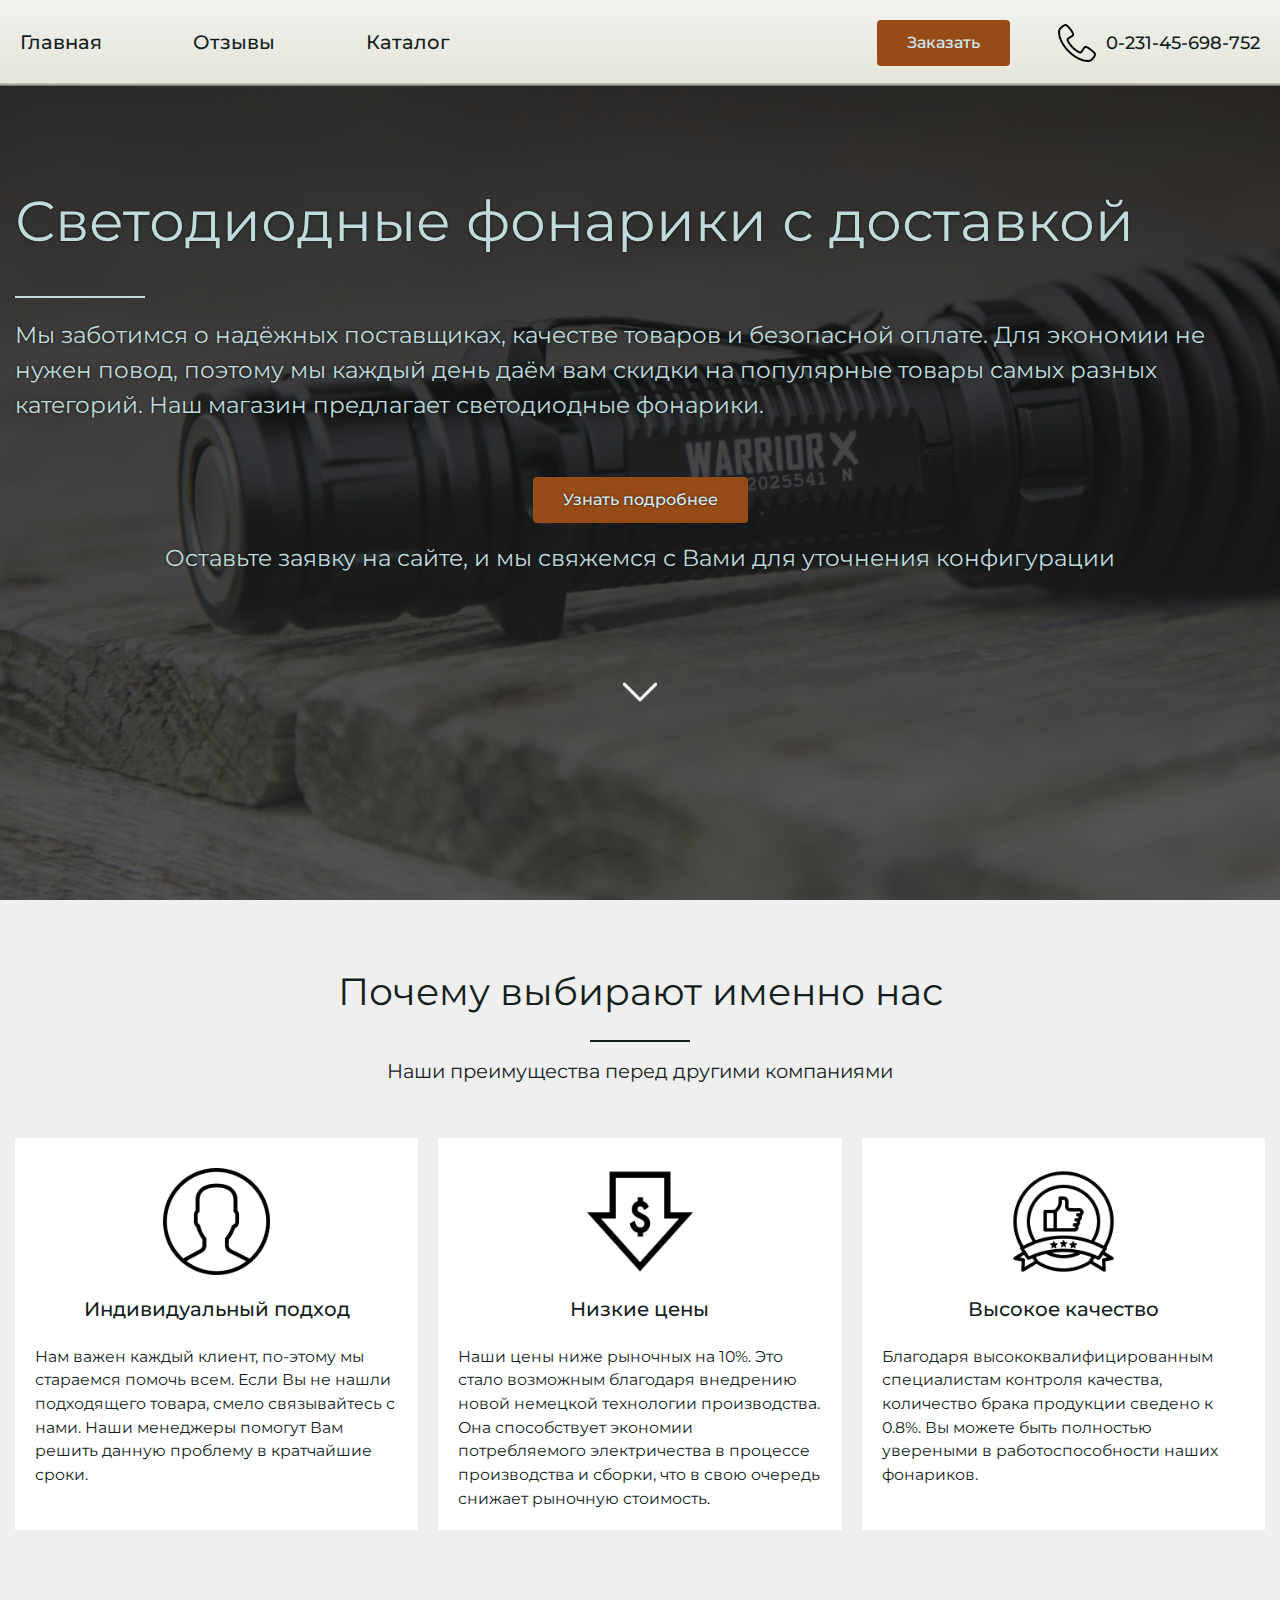
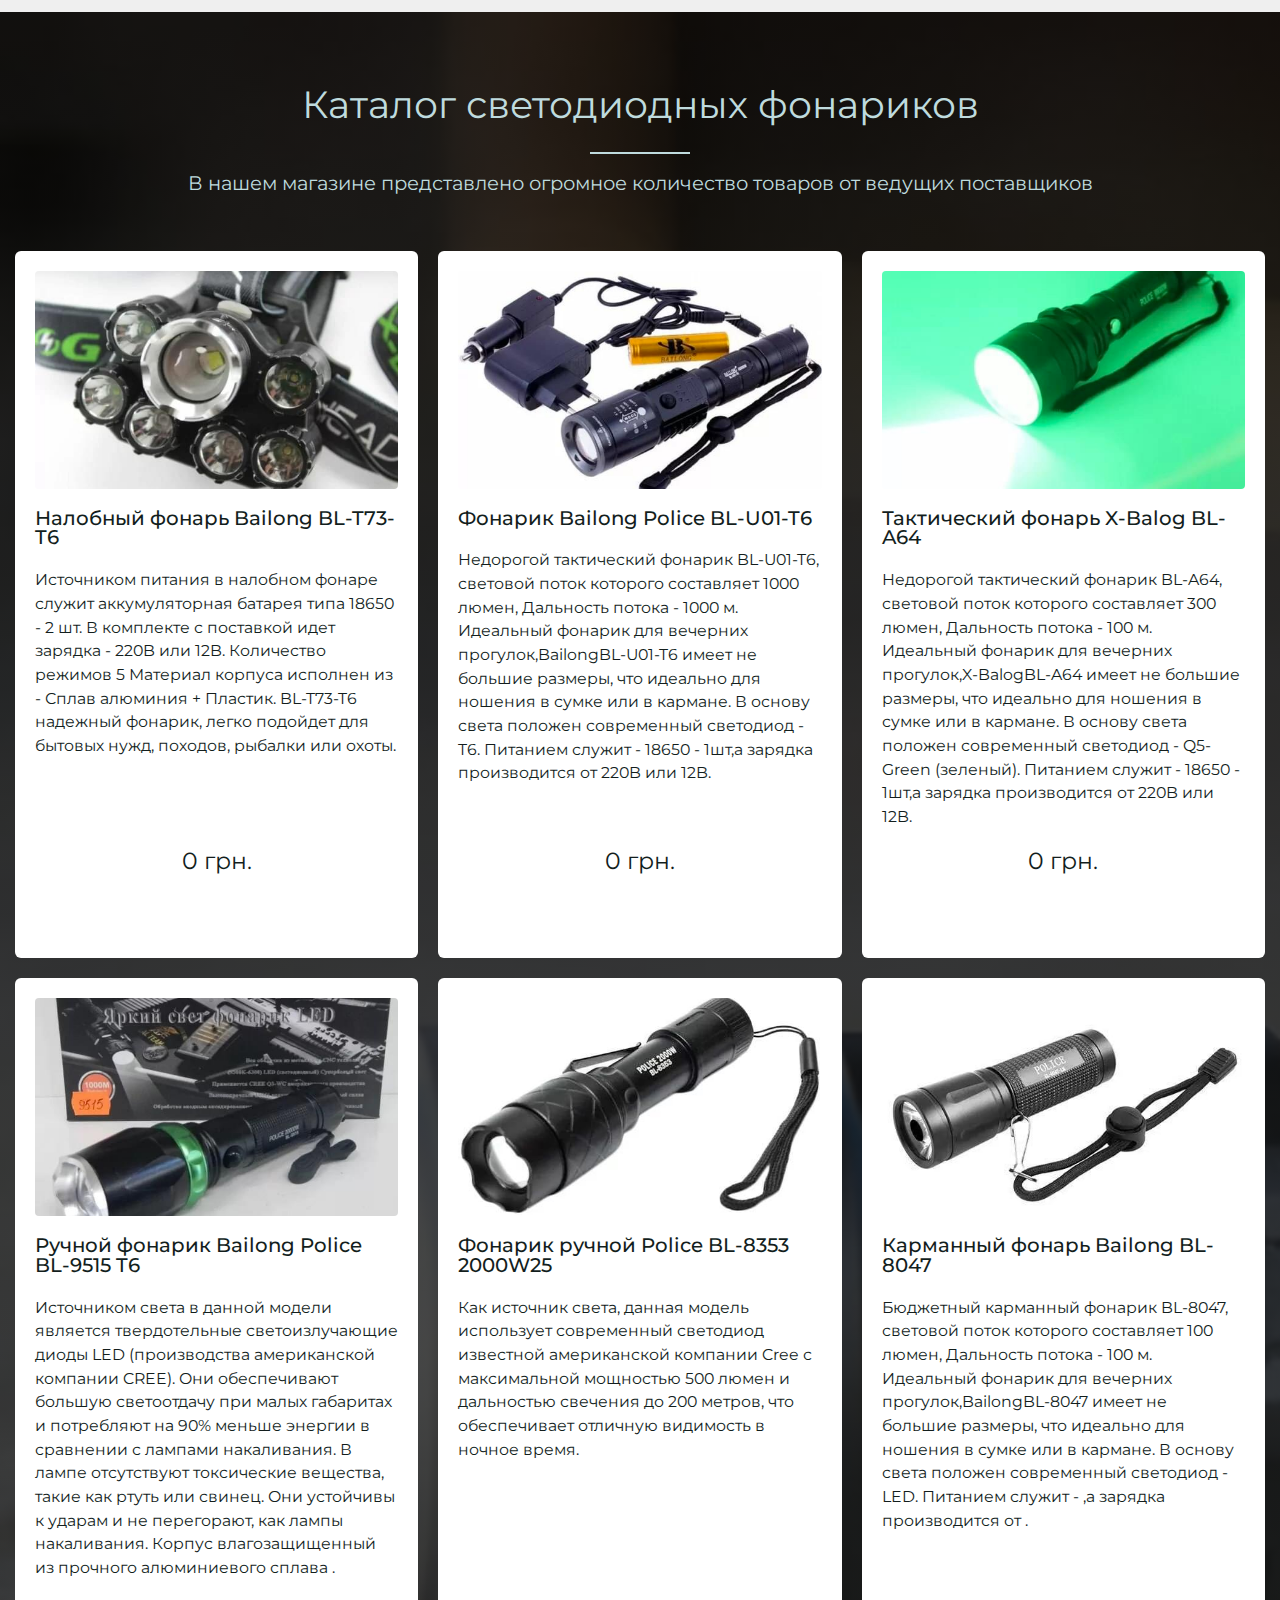
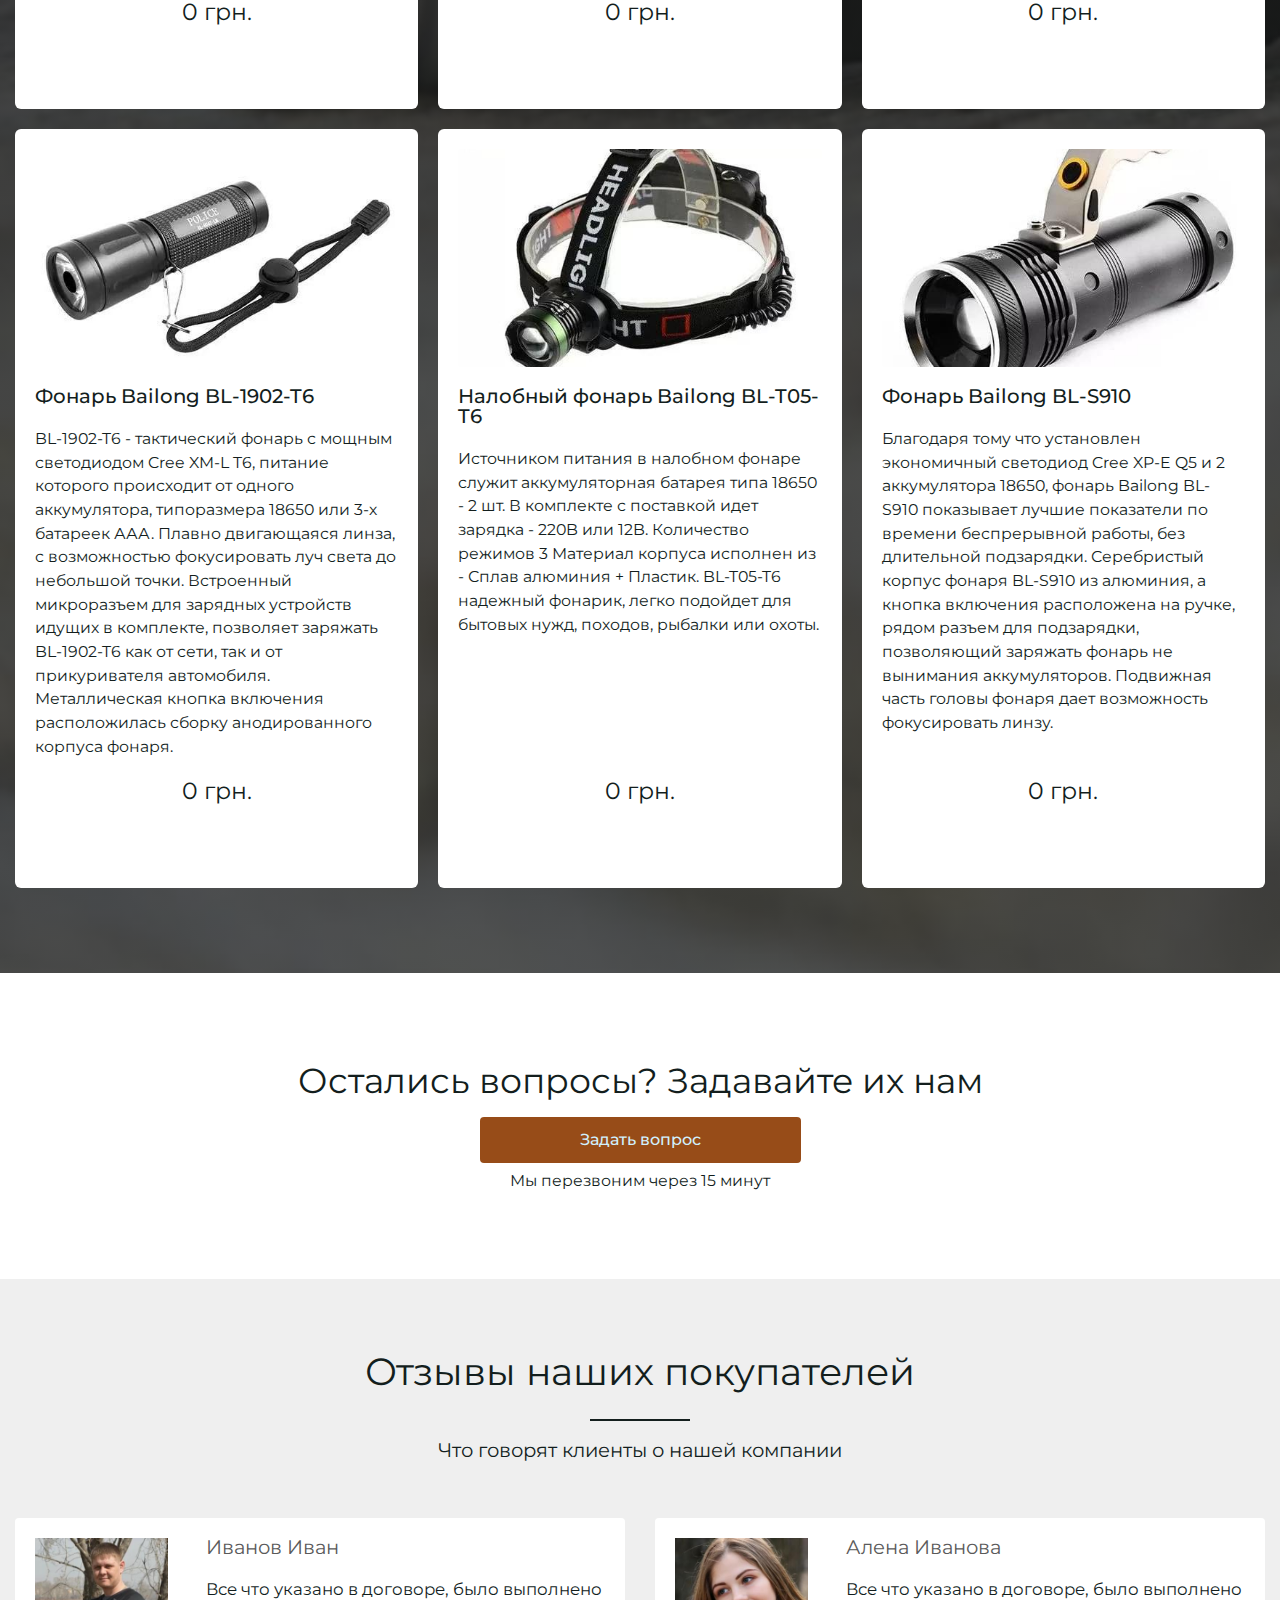
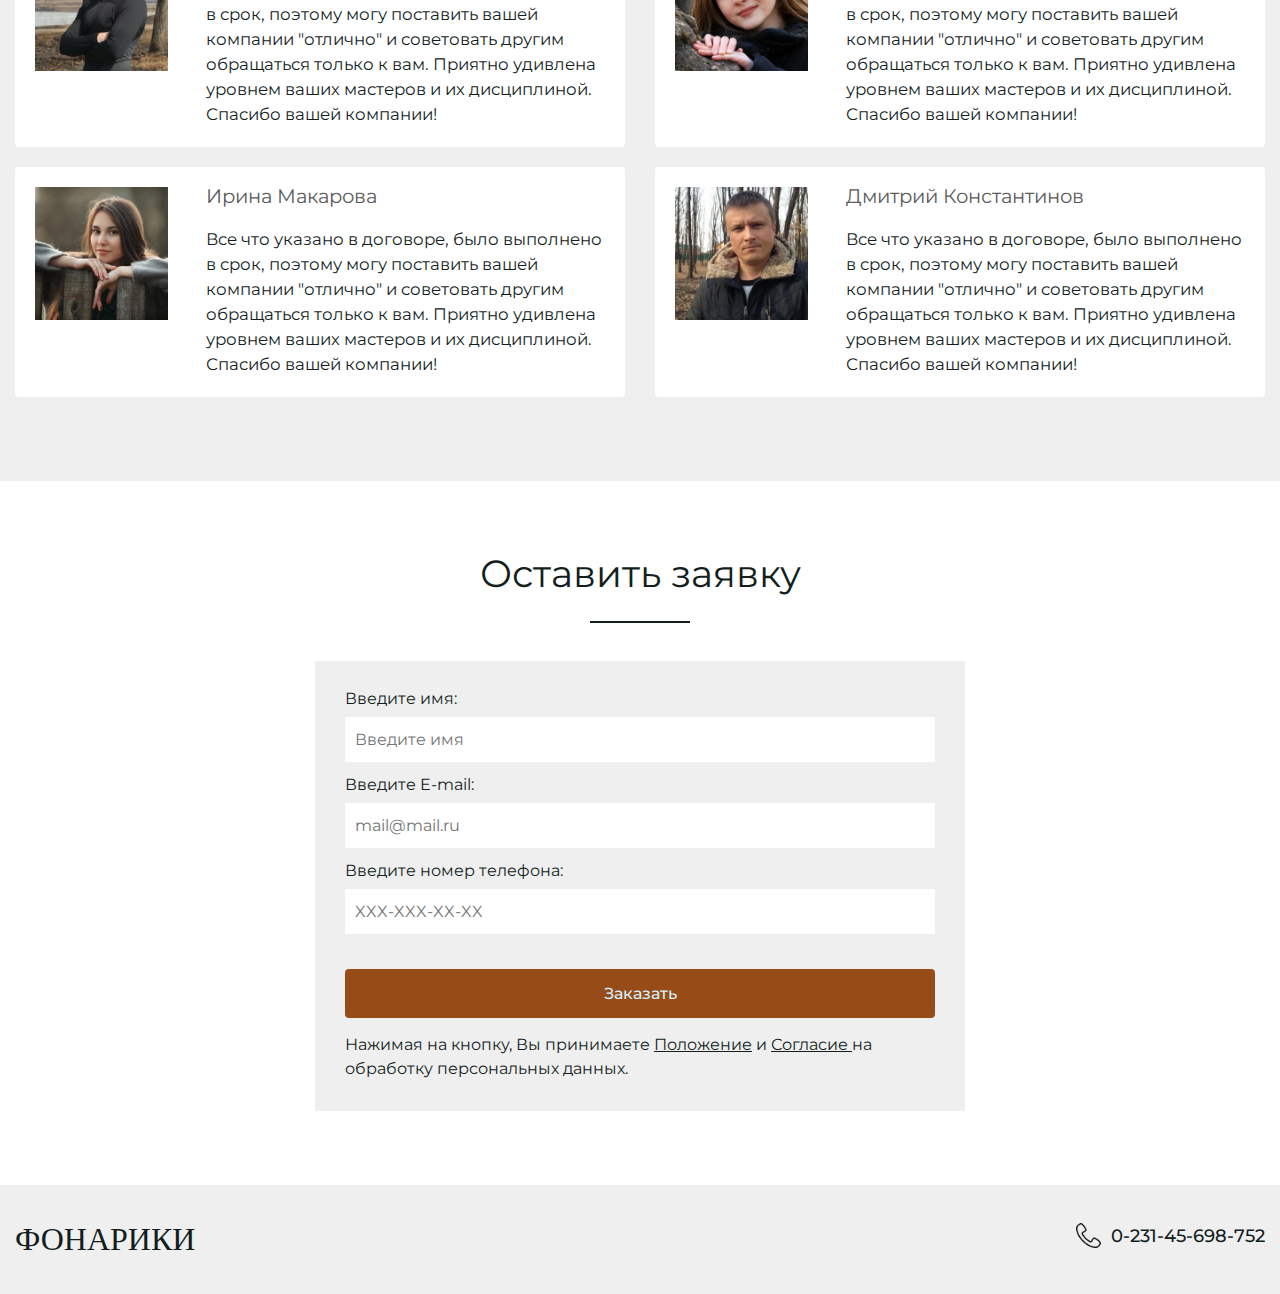
==== index.html @ 0f5449bb "Add files via upload" ====
<!DOCTYPE html>
<html lang="ru">

<head>
	<title>Главная</title>
	<meta charset="UTF-8">
	<meta name="format-detection" content="telephone=no">
	<!-- <style>body{opacity: 0;}</style> -->
	<link rel="stylesheet" href="css/style.min.css?_v=20220405085438">
	<link rel="shortcut icon" href="favicon.ico">
	<!-- <meta name="robots" content="noindex, nofollow"> -->
	<meta name="viewport" content="width=device-width, initial-scale=1.0">
</head>

<body>
	<div class="wrapper">
		<header data-scroll-show="1500" class="header">
			<div class="header__container">
				<div class="header__top top-header">
					<div class="top-header__left left-header">
						<div class="left-header__menu menu">

							<nav class="menu__body">
								<ul class="menu__list">
									<li class="menu__item"><a href="#" data-goto-header data-goto=".start" class="menu__link">Главная</a></li>
									<li class="menu__item"><a href="" data-goto-header data-goto=".reviews" class="menu__link">Отзывы</a></li>
									<li class="menu__item"><a href="" data-goto-header data-goto=".catalog" class="menu__link">Каталог</a></li>
								</ul>
							</nav>
						</div>
					</div>
					<div class="top-header__logo">
						<a href="#" class="header__logo"><img data-src="#" alt=""></a>
					</div>
					<div class="top-header__right right-header">
						<a href="" data-goto=".zayavka" class="right-header__button button">Заказать</a>
						<div class="right-header__phone">
							<img class="right-header__icon" src="img/icons/phone.png" alt="">
							<a href="tel:023145698752" class="right-header__number">0-231-45-698-752</a>
						</div>
					</div>

				</div>
				<!-- <button type="button" class="menu__icon icon-menu"><span></span></button> -->
			</div>
		</header>
		<main class="page">
			<section data-fullscreen class="start">
				<div class="start__container">
					<h1 class="start__title">
						Светодиодные фонарики
						с доставкой
					</h1>
					<p class="start__text">
						Мы заботимся о надёжных поставщиках, качестве товаров и безопасной оплате. Для экономии не нужен повод, поэтому
						мы каждый день даём вам скидки на популярные товары самых разных категорий. Наш магазин предлагает светодиодные
						фонарики.
					</p>
					<a href="#" data-goto=".zayavka" class="start__button button">Узнать подробнее</a>
					<p class="start__text start__text_bottom">
						Оставьте заявку на сайте, и мы свяжемся с Вами для уточнения конфигурации
					</p>
					<div data-goto-header data-goto="#advantage" class="start__down"><img src="img/icons/down-arrow.png" alt="">
					</div>
				</div>
			</section>
			<section id="advantage" class="advantage">
				<div class="advantage__container">
					<h2 class="advantage__title">
						Почему выбирают именно нас
					</h2>
					<h3 class="advantage__subtitle">
						Наши преимущества перед другими компаниями
					</h3>
					<div class="advantage__body body-advantage">
						<div class="body-advantage__item">
							<div class="body-advantage__content content-body-advantage">
								<div class="content-body-advantage__image-ibg"><img src="img/advantage/01.png" alt=""></div>
								<div class="content-body-advantage__title">
									Индивидуальный подход
								</div>
								<p class="content-body-advantage__text">
									Нам важен каждый клиент, по-этому мы стараемся помочь всем.
									Если Вы не нашли подходящего товара, смело связывайтесь с нами.
									Наши менеджеры помогут Вам решить данную проблему в кратчайшие сроки.
								</p>
							</div>
						</div>
						<div class="body-advantage__item">
							<div class="body-advantage__content content-body-advantage">
								<div class="content-body-advantage__image-ibg"><img src="img/advantage/02.png" alt=""></div>
								<div class="content-body-advantage__title">
									Низкие цены
								</div>
								<p class="content-body-advantage__text">
									Наши цены ниже рыночных на 10%. Это стало возможным благодаря внедрению новой немецкой технологии
									производства. Она способствует экономии потребляемого электричества в процессе производства и сборки,
									что в свою очередь снижает рыночную стоимость.
								</p>
							</div>
						</div>
						<div class="body-advantage__item">
							<div class="body-advantage__content content-body-advantage">
								<div class="content-body-advantage__image-ibg"><img src="img/advantage/03.png" alt=""></div>
								<div class="content-body-advantage__title">
									Высокое качество
								</div>
								<p class="content-body-advantage__text">
									Благодаря высококвалифицированным специалистам контроля качества, количество брака продукции сведено к
									0.8%.
									Вы можете быть полностью увереными в работоспособности наших фонариков.
								</p>
							</div>
						</div>
						<!-- <div class="body-advantage__item">
				<div class="body-advantage__content content-body-advantage">
					<div class="content-body-advantage__image-ibg"><img src="img/advantage/03.png" alt=""></div>
					<div class="content-body-advantage__title">
						Высокое качество
					</div>
					<p class="content-body-advantage__text">
						Благодаря высококвалифицированным специалистам контроля качества, количество брака продукции сведено к
						0.8%.
						Вы можете быть полностью увереными в работоспособности наших фонариков.
					</p>
				</div>
			</div> -->
					</div>
				</div>
			</section>
			<section class="catalog">
				<div class="catalog__container">
					<h2 class="catalog__title">
						Каталог светодиодных фонариков
					</h2>
					<h3 class="catalog__subtitle">
						В нашем магазине представлено огромное количество товаров от ведущих поставщиков
					</h3>
					<div class="catalog__body body-catalog">
						<div class="body-catalog__item">
							<div class="item-body-catalog">
								<a href="" class="item-body-catalog__image-ibg"><img src="img/catalog/0.jpg" alt=""></a>
								<h3 class="item-body-catalog__title">
									Налобный фонарь Bailong BL-T73-T6
								</h3>
								<p class="item-body-catalog__text">
									Источником питания в налобном фонаре служит аккумуляторная батарея типа 18650 - 2 шт. В комплекте с
									поставкой идет зарядка - 220B или 12B. Количество режимов 5 Материал корпуса исполнен из - Сплав
									алюминия + Пластик. BL-T73-T6 надежный фонарик, легко подойдет для бытовых нужд, походов, рыбалки или
									охоты.
								</p>
								<p class="item-body-catalog__price">
									0 грн.
								</p>
								<a href="" class="item-body-catalog__button button">Подробнее</a>
							</div>
						</div>
						<div class="body-catalog__item">
							<div class="item-body-catalog">
								<a href="" class="item-body-catalog__image-ibg"><img src="img/catalog/02.jpg" alt=""></a>
								<h3 class="item-body-catalog__title">
									Фонарик Bailong Police BL-U01-T6
								</h3>
								<p class="item-body-catalog__text">
									Недорогой тактический фонарик BL-U01-T6, световой поток которого составляет 1000 люмен, Дальность
									потока - 1000 м. Идеальный фонарик для вечерних прогулок,BailongBL-U01-T6 имеет не большие размеры,
									что идеально для ношения в сумке или в кармане. В основу света положен современный светодиод - T6.
									Питанием служит - 18650 - 1шт,а зарядка производится от 220B или 12B.
								</p>
								<p class="item-body-catalog__price">
									0 грн.
								</p>
								<a href="" class="item-body-catalog__button button">Подробнее</a>
							</div>
						</div>
						<div class="body-catalog__item">
							<div class="item-body-catalog">
								<a href="" class="item-body-catalog__image-ibg"><img src="img/catalog/03.jpg" alt=""></a>
								<h3 class="item-body-catalog__title">
									Тактический фонарь X-Balog BL-A64
								</h3>
								<p class="item-body-catalog__text">
									Недорогой тактический фонарик BL-A64, световой поток которого составляет 300 люмен, Дальность потока -
									100 м. Идеальный фонарик для вечерних прогулок,X-BalogBL-A64 имеет не большие размеры, что идеально
									для ношения в сумке или в кармане. В основу света положен современный светодиод - Q5-Green (зеленый).
									Питанием служит - 18650 - 1шт,а зарядка производится от 220B или 12B.
								</p>
								<p class="item-body-catalog__price">
									0 грн.
								</p>
								<a href="" class="item-body-catalog__button button">Подробнее</a>
							</div>
						</div>
						<div class="body-catalog__item">
							<div class="item-body-catalog">
								<a href="" class="item-body-catalog__image-ibg"><img src="img/catalog/04.jpg" alt=""></a>
								<h3 class="item-body-catalog__title">
									Ручной фонарик Bailong Police BL-9515 T6
								</h3>
								<p class="item-body-catalog__text">
									Источником света в данной модели является твердотельные светоизлучающие диоды LED (производства
									американской компании CREE). Они обеспечивают большую светоотдачу при малых габаритах и потребляют на
									90% меньше энергии в сравнении с лампами накаливания. В лампе
									отсутствуют токсические вещества, такие как ртуть или свинец. Они устойчивы к ударам и не перегорают,
									как лампы накаливания. Корпус влагозащищенный из прочного алюминиевого сплава .
								</p>
								<p class="item-body-catalog__price">
									0 грн.
								</p>
								<a href="" class="item-body-catalog__button button">Подробнее</a>
							</div>
						</div>
						<div class="body-catalog__item">
							<div class="item-body-catalog">
								<a href="" class="item-body-catalog__image-ibg"><img src="img/catalog/05.jpg" alt=""></a>
								<h3 class="item-body-catalog__title">
									Фонарик ручной Police BL-8353 2000W25
								</h3>
								<p class="item-body-catalog__text">
									Как источник света, данная модель использует современный светодиод известной американской компании
									Cree с максимальной мощностью 500 люмен и дальностью свечения до 200 метров, что обеспечивает отличную
									видимость в ночное время.
								</p>
								<p class="item-body-catalog__price">
									0 грн.
								</p>
								<a href="" class="item-body-catalog__button button">Подробнее</a>
							</div>
						</div>
						<div class="body-catalog__item">
							<div class="item-body-catalog">
								<a href="" class="item-body-catalog__image-ibg"><img src="img/catalog/06.jpg" alt=""></a>
								<h3 class="item-body-catalog__title">
									Карманный фонарь Bailong BL-8047
								</h3>
								<p class="item-body-catalog__text">
									Бюджетный карманный фонарик BL-8047, световой поток которого составляет 100 люмен, Дальность потока -
									100 м. Идеальный фонарик для вечерних прогулок,BailongBL-8047 имеет не большие размеры, что идеально
									для ношения в сумке или в кармане. В основу света положен современный светодиод - LED. Питанием служит
									- ,а зарядка производится от .
								</p>
								<p class="item-body-catalog__price">
									0 грн.
								</p>
								<a href="" class="item-body-catalog__button button">Подробнее</a>
							</div>
						</div>
						<div class="body-catalog__item">
							<div class="item-body-catalog">
								<a href="" class="item-body-catalog__image-ibg"><img src="img/catalog/06.jpg" alt=""></a>
								<h3 class="item-body-catalog__title">
									Фонарь Bailong BL-1902-T6
								</h3>
								<p class="item-body-catalog__text">
									BL-1902-T6 - тактический фонарь с мощным светодиодом Cree XM-L T6, питание которого происходит от
									одного аккумулятора, типоразмера 18650 или 3-х батареек ААА. Плавно двигающаяся линза, с возможностью
									фокусировать луч света до небольшой точки. Встроенный микроразъем для зарядных устройств идущих в
									комплекте, позволяет заряжать BL-1902-T6 как от сети, так и от прикуривателя автомобиля. Металлическая
									кнопка включения расположилась сборку анодированного корпуса фонаря.
								</p>
								<p class="item-body-catalog__price">
									0 грн.
								</p>
								<a href="" class="item-body-catalog__button button">Подробнее</a>
							</div>
						</div>
						<div class="body-catalog__item">
							<div class="item-body-catalog">
								<a href="" class="item-body-catalog__image-ibg"><img src="img/catalog/08.jpg" alt=""></a>
								<h3 class="item-body-catalog__title">
									Налобный фонарь Bailong BL-T05-T6
								</h3>
								<p class="item-body-catalog__text">
									Источником питания в налобном фонаре служит аккумуляторная батарея типа 18650 - 2 шт. В комплекте с
									поставкой идет зарядка - 220B или 12B. Количество режимов 3 Материал корпуса исполнен из - Сплав
									алюминия + Пластик. BL-T05-T6 надежный фонарик, легко подойдет для бытовых нужд, походов, рыбалки или
									охоты.
								</p>
								<p class="item-body-catalog__price">
									0 грн.
								</p>
								<a href="" class="item-body-catalog__button button">Подробнее</a>
							</div>
						</div>
						<div class="body-catalog__item">
							<div class="item-body-catalog">
								<a href="" class="item-body-catalog__image-ibg"><img src="img/catalog/09.jpg" alt=""></a>
								<h3 class="item-body-catalog__title">
									Фонарь Bailong BL-S910
								</h3>
								<p class="item-body-catalog__text">
									Благодаря тому что установлен экономичный светодиод Cree XP-E Q5 и 2 аккумулятора 18650, фонарь
									Bailong BL-S910 показывает лучшие показатели по времени беспрерывной работы, без длительной
									подзарядки. Серебристый корпус фонаря BL-S910 из алюминия, а кнопка включения расположена на ручке,
									рядом разъем для подзарядки, позволяющий заряжать фонарь не вынимания аккумуляторов. Подвижная часть
									головы фонаря дает возможность фокусировать линзу.
								</p>
								<p class="item-body-catalog__price">
									0 грн.
								</p>
								<a href="" class="item-body-catalog__button button">Подробнее</a>
							</div>
						</div>
					</div>
				</div>
			</section>
			<section class="quostions">
				<div class="quostions__container">
					<h2 class="quostions__title">
						Остались вопросы? Задавайте их нам
					</h2>
					<a href="" data-goto=".zayavka" class="quostions__button button">Задать вопрос</a>
					<p class="quostions__subtitle">
						Мы перезвоним через 15 минут
					</p>
				</div>
			</section>
			<section class="reviews">
				<div class="reviews__container">
					<h2 class="reviews__title">
						Отзывы наших покупателей
					</h2>
					<h3 class="reviews__subtitle">
						Что говорят клиенты о нашей компании
					</h3>
					<div class="reviews__body body-reviews">
						<div class="body-reviews__item ">
							<div class="item-body-reviews">
								<div class="item-body-reviews__left">
									<div class="item-body-reviews__image-ibg"><img src="img/reviews/01.jpg" alt=""></div>
								</div>
								<div class="item-body-reviews__right">
									<div class="item-body-reviews__name">
										Иванов Иван
									</div>
									<div class="item-body-reviews__text">
										Все что указано в договоре, было выполнено в срок, поэтому могу поставить вашей компании "отлично"
										и
										советовать другим обращаться только к вам. Приятно удивлена уровнем ваших мастеров и их
										дисциплиной.
										Спасибо вашей компании!
									</div>
								</div>
							</div>
						</div>
						<div class="body-reviews__item ">
							<div class="item-body-reviews">
								<div class="item-body-reviews__left">
									<div class="item-body-reviews__image-ibg"><img src="img/reviews/02.jpg" alt=""></div>
								</div>
								<div class="item-body-reviews__right">
									<div class="item-body-reviews__name">
										Алена Иванова
									</div>
									<div class="item-body-reviews__text">
										Все что указано в договоре, было выполнено в срок, поэтому могу поставить вашей компании "отлично"
										и
										советовать другим обращаться только к вам. Приятно удивлена уровнем ваших мастеров и их
										дисциплиной.
										Спасибо вашей компании!
									</div>
								</div>
							</div>
						</div>
						<div class="body-reviews__item ">
							<div class="item-body-reviews">
								<div class="item-body-reviews__left">
									<div class="item-body-reviews__image-ibg"><img src="img/reviews/03.jpg" alt=""></div>
								</div>
								<div class="item-body-reviews__right">
									<div class="item-body-reviews__name">
										Ирина Макарова
									</div>
									<div class="item-body-reviews__text">
										Все что указано в договоре, было выполнено в срок, поэтому могу поставить вашей компании "отлично"
										и
										советовать другим обращаться только к вам. Приятно удивлена уровнем ваших мастеров и их
										дисциплиной.
										Спасибо вашей компании!
									</div>
								</div>
							</div>
						</div>
						<div class="body-reviews__item ">
							<div class="item-body-reviews">
								<div class="item-body-reviews__left">
									<div class="item-body-reviews__image-ibg"><img src="img/reviews/04.jpg" alt=""></div>
								</div>
								<div class="item-body-reviews__right">
									<div class="item-body-reviews__name">
										Дмитрий Константинов
									</div>
									<div class="item-body-reviews__text">
										Все что указано в договоре, было выполнено в срок, поэтому могу поставить вашей компании "отлично"
										и
										советовать другим обращаться только к вам. Приятно удивлена уровнем ваших мастеров и их
										дисциплиной.
										Спасибо вашей компании!
									</div>
								</div>
							</div>
						</div>
					</div>
				</div>
			</section>
			<section class="zayavka">
				<div class="zayavka__container">
					<h2 class="zayavka__title">
						Оставить заявку
					</h2>
					<form action="#" class="zayavka__form form-zayavka">
						<div class="form-zayavka__line">
							<label for="name" class="form-zayavka__label">Введите имя:</label>
							<input id="name" type="text" placeholder="Введите имя" class="form-zayavka__input">
						</div>
						<div class="form-zayavka__line">
							<label for="name" class="form-zayavka__label">Введите E-mail:</label>
							<input id="name" type="email" placeholder="mail@mail.ru" class="form-zayavka__input">
						</div>
						<div class="form-zayavka__line">
							<label for="name" class="form-zayavka__label">Введите номер телефона:</label>
							<input id="name" type="text" placeholder="XXX-XXX-XX-XX" class="form-zayavka__input">
						</div>
						<div class="form-zayavka__line">
							<button class="form-zayavka__button button">Заказать</button>
						</div>
						<div class="form-zayavka__line">
							<div class="form-zayavka__confiden">Нажимая на кнопку, Вы принимаете <a href="#">Положение</a> и <a href="#">Согласие
								</a> на обработку персональных данных.</div>
						</div>

					</form>
				</div>
			</section>
		</main>
		<footer class="footer">
			<div class="footer__container">
				<div class="footer__left left-footer">
					<div class="left-footer__logo">
						ФОНАРИКИ
					</div>
				</div>
				<div class="footer__right right-footer ">
					<div class="right-footer__phone">
						<img class="right-footer__icon" src="img/icons/phone.png" alt="">
						<a href="tel:023145698752" class="right-footer__number">0-231-45-698-752</a>
					</div>
				</div>
			</div>
		</footer>
	</div>
	<!-- 
<div id="popup" aria-hidden="true" class="popup">
	<div class="popup__wrapper">
		<div class="popup__content">
			<button data-close type="button" class="popup__close">Закрыть</button>
			<div class="popup__text">
			</div>
		</div>
	</div>
</div>
 -->

	<script src="js/app.min.js?_v=20220405085438"></script>
</body>

</html>
---- css/style.min.css ----
@charset "UTF-8";@font-face{font-family:Montserrat;font-display:swap;src:url(../fonts/Montserrat-Bold.woff2) format("woff2"),url(../fonts/Montserrat-Bold.woff) format("woff");font-weight:700;font-style:normal}@font-face{font-family:Montserrat;font-display:swap;src:url(../fonts/Montserrat-Medium.woff2) format("woff2"),url(../fonts/Montserrat-Medium.woff) format("woff");font-weight:500;font-style:normal}@font-face{font-family:Montserrat;font-display:swap;src:url(../fonts/Montserrat-Regular.woff2) format("woff2"),url(../fonts/Montserrat-Regular.woff) format("woff");font-weight:400;font-style:normal}@font-face{font-family:Montserrat;font-display:swap;src:url(../fonts/Montserrat-SemiBold.woff2) format("woff2"),url(../fonts/Montserrat-SemiBold.woff) format("woff");font-weight:600;font-style:normal}@font-face{font-family:OpenSans;font-display:swap;src:url(../fonts/OpenSans-SemiBold.woff2) format("woff2"),url(../fonts/OpenSans-SemiBold.woff) format("woff");font-weight:600;font-style:normal}*{padding:0;margin:0;border:0}*,:after,:before{-webkit-box-sizing:border-box;box-sizing:border-box}body,html{height:100%;min-width:320px}body{color:#131e1d;line-height:1;font-family:Montserrat;font-size:1rem;-ms-text-size-adjust:100%;-moz-text-size-adjust:100%;-webkit-text-size-adjust:100%;-webkit-font-smoothing:antialiased;-moz-osx-font-smoothing:grayscale}button,input,textarea{font-family:Montserrat;font-size:inherit}button{cursor:pointer;color:inherit;background-color:inherit}a{color:inherit}a:link,a:visited{text-decoration:none}a:hover{text-decoration:none}ul li{list-style:none}img{vertical-align:top}h1,h2,h3,h4,h5,h6{font-weight:inherit;font-size:inherit}.lock body{overflow:hidden;-ms-touch-action:none;touch-action:none}.wrapper{min-height:100%;display:-webkit-box;display:-ms-flexbox;display:flex;-webkit-box-orient:vertical;-webkit-box-direction:normal;-ms-flex-direction:column;flex-direction:column;overflow:hidden}.wrapper>main{-webkit-box-flex:1;-ms-flex:1 1 auto;flex:1 1 auto}.wrapper>*{min-width:0}[class*=__container]{max-width:85.625rem;-webkit-box-sizing:content-box;box-sizing:content-box;margin:0 auto;padding:0 .9375rem}[data-fullscreen]{min-height:100vh}.touch [data-fullscreen]{min-height:calc(var(--vh,1vh) * 100)}[class*=-ibg]{position:relative}[class*=-ibg] img{position:absolute;width:100%;height:100%;top:0;left:0;-o-object-fit:cover;object-fit:cover}[class*=-ibg_contain] img{-o-object-fit:contain;object-fit:contain}.button{display:-webkit-inline-box;display:-ms-inline-flexbox;display:inline-flex;-webkit-box-align:center;-ms-flex-align:center;align-items:center;-webkit-box-pack:center;-ms-flex-pack:center;justify-content:center;padding:15px 30px;background-color:#974c18;-ms-flex-item-align:center;-ms-grid-row-align:center;align-self:center;border-radius:4px;color:#d1f0fd;-webkit-transition:all .2s ease 0s;-o-transition:all .2s ease 0s;transition:all .2s ease 0s;font-weight:500}.header{position:absolute;width:100%;top:0;left:0;z-index:6;background:#f1f1ef;background:-webkit-gradient(linear,left top,left bottom,from(#f1f1ef),color-stop(96%,#e5e5da),to(rgba(218,218,199,.3729866947)));background:-o-linear-gradient(top,#f1f1ef 0,#e5e5da 96%,rgba(218,218,199,.3729866947) 100%);background:linear-gradient(180deg,#f1f1ef 0,#e5e5da 96%,rgba(218,218,199,.3729866947) 100%);padding:10px 0}.header__top{min-height:3.75rem;padding:.625rem .3125rem}.header._header-scroll{position:fixed;top:-200px}.header._header-show{top:0;-webkit-transition:all .2s ease 0s;-o-transition:all .2s ease 0s;transition:all .2s ease 0s}.top-header{display:-webkit-box;display:-ms-flexbox;display:flex;-webkit-box-align:center;-ms-flex-align:center;align-items:center;-ms-flex-wrap:wrap;flex-wrap:wrap}.top-header__left{-webkit-box-flex:1;-ms-flex:1 1 auto;flex:1 1 auto;padding-right:10px}.menu__list{display:-webkit-box;display:-ms-flexbox;display:flex;-webkit-box-align:center;-ms-flex-align:center;align-items:center;-ms-flex-wrap:wrap;flex-wrap:wrap;width:100%}.menu__link{-webkit-transition:all .2s ease 0s;-o-transition:all .2s ease 0s;transition:all .2s ease 0s;border-bottom:1px solid transparent;padding-bottom:5px;padding-top:5px;font-weight:500}.right-header{display:-webkit-box;display:-ms-flexbox;display:flex;-webkit-column-gap:50px;-moz-column-gap:50px;column-gap:50px;-ms-flex-item-align:stretch;-ms-grid-row-align:stretch;align-self:stretch}.right-header__phone{display:-webkit-box;display:-ms-flexbox;display:flex;row-gap:10px;-webkit-box-pack:center;-ms-flex-pack:center;justify-content:center;-webkit-box-align:center;-ms-flex-align:center;align-items:center;-webkit-column-gap:10px;-moz-column-gap:10px;column-gap:10px}.right-header__phone:hover .right-header__icon{-webkit-animation:tuda-suda 1s infinite ease;animation:tuda-suda 1s infinite ease}.right-header__phone p{font-weight:500}.right-header__icon{max-width:38px}.right-header__number{font-size:1.125rem;font-weight:500;-webkit-transition:all .2s ease 0s;-o-transition:all .2s ease 0s;transition:all .2s ease 0s}@-webkit-keyframes tuda-suda{0%{-webkit-transform:rotate(0);transform:rotate(0)}50%{-webkit-transform:rotate(5deg);transform:rotate(5deg)}100%{-webkit-transform:rotate(0);transform:rotate(0)}}@keyframes tuda-suda{0%{-webkit-transform:rotate(0);transform:rotate(0)}50%{-webkit-transform:rotate(5deg);transform:rotate(5deg)}100%{-webkit-transform:rotate(0);transform:rotate(0)}}.footer{background-color:#efefef}.footer__container{display:-webkit-box;display:-ms-flexbox;display:flex;-ms-flex-wrap:wrap;flex-wrap:wrap}.footer__left{-webkit-box-flex:1;-ms-flex:1 1 auto;flex:1 1 auto}.left-footer__logo{font-weight:400;font-size:2rem;font-family:"Open Sans"}.right-footer__phone{display:-webkit-box;display:-ms-flexbox;display:flex;row-gap:10px;-webkit-box-pack:center;-ms-flex-pack:center;justify-content:center;-webkit-box-align:center;-ms-flex-align:center;align-items:center;-webkit-column-gap:10px;-moz-column-gap:10px;column-gap:10px}.right-footer__phone:hover .right-footer__icon{-webkit-animation:tuda-suda 1s infinite linear;animation:tuda-suda 1s infinite linear}.right-footer__phone p{font-weight:500}.right-footer__icon{max-width:25px}.right-footer__number{font-size:1.125rem;font-weight:500;-webkit-transition:all .2s ease 0s;-o-transition:all .2s ease 0s;transition:all .2s ease 0s}.start{color:#bfdbde;text-shadow:0 0 3px rgba(0,0,0,.63);background:url(../img/start/bg.png) 0 0/cover no-repeat;position:relative;z-index:5}.start::after{content:"";width:100%;height:100%;background:-webkit-gradient(linear,left top,left bottom,from(rgba(0,0,0,.8)),to(rgba(44,46,46,.8)));background:-o-linear-gradient(top,rgba(0,0,0,.8) 0,rgba(44,46,46,.8) 100%);background:linear-gradient(180deg,rgba(0,0,0,.8) 0,rgba(44,46,46,.8) 100%);position:absolute;top:0;left:0;z-index:1}.start__container{display:-webkit-box;display:-ms-flexbox;display:flex;-webkit-box-orient:vertical;-webkit-box-direction:normal;-ms-flex-direction:column;flex-direction:column}.start__title{line-height:1;position:relative;z-index:5;margin-bottom:1.25rem}.start__title::after{content:"";display:block;width:130px;height:2px;background-color:#bfdbde}.start__text{position:relative;z-index:5;line-height:1.5}.start__text_bottom{text-align:center;font-size:.875rem}.start__button{position:relative;z-index:5}.start__button:hover{color:#3f4261}.start__down{display:block;-ms-flex-item-align:center;-ms-grid-row-align:center;align-self:center;position:relative;z-index:5;-webkit-animation:up-down 1.2s infinite ease;animation:up-down 1.2s infinite ease;cursor:pointer}.start__down img{width:50px}@-webkit-keyframes up-down{0%{-webkit-transform:translate(0,0);transform:translate(0,0)}50%{-webkit-transform:translate(0,10px);transform:translate(0,10px)}100%{-webkit-transform:translate(0,0);transform:translate(0,0)}}@keyframes up-down{0%{-webkit-transform:translate(0,0);transform:translate(0,0)}50%{-webkit-transform:translate(0,10px);transform:translate(0,10px)}100%{-webkit-transform:translate(0,0);transform:translate(0,0)}}.advantage{background-color:#efefef}.advantage__title{text-align:center;margin-bottom:20px}.advantage__title::after{content:"";display:block;width:100px;height:2px;margin:0 auto;background-color:#131e1d}.advantage__subtitle{text-align:center}.advantage__body{display:-webkit-box;display:-ms-flexbox;display:flex;-ms-flex-wrap:wrap;flex-wrap:wrap;margin:0 -10px}.body-advantage__item{display:-webkit-box;display:-ms-flexbox;display:flex;-webkit-box-orient:vertical;-webkit-box-direction:normal;-ms-flex-direction:column;flex-direction:column;padding:10px 10px;-webkit-box-flex:1;-ms-flex:1 1 380px;flex:1 1 380px}.body-advantage__content{height:100%;display:-webkit-box;display:-ms-flexbox;display:flex;-webkit-box-orient:vertical;-webkit-box-direction:normal;-ms-flex-direction:column;flex-direction:column;gap:20px;padding:20px;background-color:#fff}.content-body-advantage__image-ibg{margin-top:10px;padding-bottom:6.6666666667em}.content-body-advantage__image-ibg img{-o-object-fit:contain;object-fit:contain}.content-body-advantage__title{line-height:1.5;text-align:center;font-weight:500}.content-body-advantage__text{line-height:1.5}.catalog{background:url(../img/catalog/bg.jpg) 0 0/cover no-repeat;position:relative;z-index:5}.catalog__container::after{content:"";width:100%;height:100%;background:-webkit-gradient(linear,left top,left bottom,from(rgba(0,0,0,.8)),to(rgba(44,46,46,.8)));background:-o-linear-gradient(top,rgba(0,0,0,.8) 0,rgba(44,46,46,.8) 100%);background:linear-gradient(180deg,rgba(0,0,0,.8) 0,rgba(44,46,46,.8) 100%);position:absolute;top:0;left:0;z-index:1}.catalog__title{text-align:center;margin-bottom:20px;color:#bfdbde;position:relative;z-index:5}.catalog__title::after{content:"";display:block;width:100px;height:2px;margin:0 auto;background-color:#bfdbde;position:relative;z-index:5}.catalog__subtitle{text-align:center;color:#bfdbde;position:relative;z-index:5}.catalog__body{position:relative;z-index:5}.body-catalog{display:-webkit-box;display:-ms-flexbox;display:flex;-ms-flex-wrap:wrap;flex-wrap:wrap;margin:0 -10px}.body-catalog__item{-webkit-box-flex:1;-ms-flex:1 0 33.33%;flex:1 0 33.33%;padding:10px;min-width:300px}.item-body-catalog{display:-webkit-box;display:-ms-flexbox;display:flex;-ms-flex-wrap:wrap;flex-wrap:wrap;-webkit-box-orient:vertical;-webkit-box-direction:normal;-ms-flex-direction:column;flex-direction:column;gap:20px;background-color:#fff;padding:20px;border-radius:6px;height:100%;overflow:hidden;-webkit-transition:all .3s ease 0s;-o-transition:all .3s ease 0s;transition:all .3s ease 0s}.item-body-catalog__image-ibg{padding-bottom:60%}.item-body-catalog__image-ibg img{border-radius:4px}.item-body-catalog__title{font-weight:500}.item-body-catalog__text{line-height:1.5;-webkit-box-flex:1;-ms-flex:1 1 auto;flex:1 1 auto}.item-body-catalog__price{-ms-flex-item-align:center;-ms-grid-row-align:center;align-self:center}.item-body-catalog__button{-ms-flex-item-align:stretch;-ms-grid-row-align:stretch;align-self:stretch;-webkit-transform:translate(0,200%);-ms-transform:translate(0,200%);transform:translate(0,200%);-webkit-transition:all .2s ease 0s;-o-transition:all .2s ease 0s;transition:all .2s ease 0s}.item-body-catalog:hover{background-color:#a3a1a1;color:rgba(255,255,255,.747);cursor:pointer;-webkit-transform:scale(101%);-ms-transform:scale(101%);transform:scale(101%)}.item-body-catalog:hover .item-body-catalog__button{-webkit-transform:translate(0,0);-ms-transform:translate(0,0);transform:translate(0,0)}.quostions__container{display:-webkit-box;display:-ms-flexbox;display:flex;-webkit-box-orient:vertical;-webkit-box-direction:normal;-ms-flex-direction:column;flex-direction:column;text-align:center}.quostions__button{padding:15px 100px}.reviews{background-color:#efefef}.reviews__title{text-align:center;margin-bottom:20px}.reviews__title::after{content:"";display:block;width:100px;height:2px;margin:0 auto;background-color:#131e1d}.reviews__subtitle{text-align:center}.reviews__body{margin:0 -15px}.body-reviews{display:-webkit-box;display:-ms-flexbox;display:flex;-ms-flex-wrap:wrap;flex-wrap:wrap}.body-reviews__item{-webkit-box-flex:1;-ms-flex:1 1 50%;flex:1 1 50%;min-width:400px;padding:10px 15px}.item-body-reviews{background-color:#fff;border-radius:4px;padding:20px;display:-webkit-box;display:-ms-flexbox;display:flex}.item-body-reviews__left{-webkit-box-flex:1;-ms-flex:1 1 25%;flex:1 1 25%}.item-body-reviews__image-ibg{padding-bottom:100%}.item-body-reviews__right{-webkit-box-flex:1;-ms-flex:1 1 75%;flex:1 1 75%}.item-body-reviews__name{font-weight:400;color:#5a5a5a;margin-bottom:20px}.item-body-reviews__text{line-height:1.5}.zayavka__title{text-align:center}.zayavka__title::after{content:"";display:block;width:100px;height:2px;margin:0 auto;background-color:#131e1d}.zayavka__form{background-color:#efefef;padding:30px;max-width:650px;margin:0 auto}.form-zayavka{display:-webkit-box;display:-ms-flexbox;display:flex;-webkit-box-orient:vertical;-webkit-box-direction:normal;-ms-flex-direction:column;flex-direction:column;gap:15px}.form-zayavka__line{display:-webkit-box;display:-ms-flexbox;display:flex;-webkit-box-orient:vertical;-webkit-box-direction:normal;-ms-flex-direction:column;flex-direction:column;gap:10px}.form-zayavka__input{min-height:45px;padding:5px 10px}.form-zayavka__input:focus{outline:0;-webkit-transform:scale(103%);-ms-transform:scale(103%);transform:scale(103%)}.form-zayavka__input::-webkit-input-placeholder{-webkit-transition:all .5s ease 0s;transition:all .5s ease 0s}.form-zayavka__input::-moz-placeholder{-moz-transition:all .5s ease 0s;transition:all .5s ease 0s}.form-zayavka__input:-ms-input-placeholder{-ms-transition:all .5s ease 0s;transition:all .5s ease 0s}.form-zayavka__input::-ms-input-placeholder{-ms-transition:all .5s ease 0s;transition:all .5s ease 0s}.form-zayavka__input::placeholder{-webkit-transition:all .5s ease 0s;-o-transition:all .5s ease 0s;transition:all .5s ease 0s}.form-zayavka__input:focus::-webkit-input-placeholder{-webkit-transform:translate(50px);transform:translate(50px);opacity:0}.form-zayavka__input:focus::-moz-placeholder{transform:translate(50px);opacity:0}.form-zayavka__input:focus:-ms-input-placeholder{-ms-transform:translate(50px);transform:translate(50px);opacity:0}.form-zayavka__input:focus::-ms-input-placeholder{-ms-transform:translate(50px);transform:translate(50px);opacity:0}.form-zayavka__input:focus::placeholder{-webkit-transform:translate(50px);-ms-transform:translate(50px);transform:translate(50px);opacity:0}.form-zayavka__button{margin-top:20px;-ms-flex-item-align:stretch;-ms-grid-row-align:stretch;align-self:stretch}.form-zayavka__confiden{line-height:1.5}.form-zayavka__confiden a{text-decoration:underline;-webkit-transition:all .2s ease 0s;-o-transition:all .2s ease 0s;transition:all .2s ease 0s}@media (min-width:87.5em){.menu__list{-webkit-column-gap:6.25rem;-moz-column-gap:6.25rem;column-gap:6.25rem}.menu__link{font-size:1.25rem}.right-header{-webkit-column-gap:3.125rem;-moz-column-gap:3.125rem;column-gap:3.125rem}.footer{padding-top:2.5rem}.footer{padding-bottom:2.5rem}.start__container{padding-top:12.5rem}.start__container{padding-bottom:6.25rem}.start__title{font-size:3.75rem}.start__title::after{margin-top:3.125rem}.start__text{font-size:1.5rem}.start__text{margin-bottom:3.75rem}.start__text_bottom{margin-bottom:0}.start__button{margin-bottom:1.25rem}.start__down{margin-top:2.5rem}.advantage{padding-top:5rem}.advantage{padding-bottom:5rem}.advantage__title{font-size:2.5rem}.advantage__title::after{margin-top:1.875rem}.advantage__subtitle{font-size:1.25rem}.advantage__subtitle{margin-bottom:3.125rem}.content-body-advantage__title{font-size:1.25rem}.content-body-advantage__text{font-size:1rem}.catalog{padding-top:5rem}.catalog{padding-bottom:5rem}.catalog__title{font-size:2.5rem}.catalog__title::after{margin-top:1.875rem}.catalog__subtitle{font-size:1.25rem}.catalog__subtitle{margin-bottom:3.125rem}.item-body-catalog__title{font-size:1.25rem}.item-body-catalog__text{font-size:1rem}.item-body-catalog__price{font-size:1.5rem}.quostions{padding-top:6.25rem}.quostions{padding-bottom:6.25rem}.quostions__title{font-size:2.25rem}.quostions__title{margin-bottom:1.25rem}.quostions__button{margin-bottom:.625rem}.quostions__subtitle{font-size:1rem}.reviews{padding-top:5rem}.reviews{padding-bottom:5rem}.reviews__title{font-size:2.5rem}.reviews__title::after{margin-top:1.875rem}.reviews__subtitle{font-size:1.25rem}.reviews__subtitle{margin-bottom:3.125rem}.item-body-reviews{-webkit-column-gap:2.5rem;-moz-column-gap:2.5rem;column-gap:2.5rem}.item-body-reviews__name{font-size:1.25rem}.item-body-reviews__text{font-size:1.0625rem}.zayavka{padding-top:5rem}.zayavka{padding-bottom:5rem}.zayavka__title{font-size:2.5rem}.zayavka__title{margin-bottom:2.5rem}.zayavka__title::after{margin-top:1.875rem}}@media (max-width:766px){.menu__list{row-gap:20px;-webkit-box-align:center;-ms-flex-align:center;align-items:center;-webkit-box-pack:justify;-ms-flex-pack:justify;justify-content:space-between}}@media (max-width:20em){.menu__list{-webkit-column-gap:1.25rem;-moz-column-gap:1.25rem;column-gap:1.25rem}.menu__link{font-size:1rem}.right-header{-webkit-column-gap:1.875rem;-moz-column-gap:1.875rem;column-gap:1.875rem}.footer{padding-top:1.25rem}.footer{padding-bottom:1.875rem}.start__container{padding-top:8.75rem}.start__container{padding-bottom:1.25rem}.start__title{font-size:1.75rem}.start__title::after{margin-top:1.25rem}.start__text{font-size:1rem}.start__text{margin-bottom:.625rem}.start__text_bottom{margin-bottom:0}.start__button{margin-bottom:.3125rem}.start__down{margin-top:.625rem}.advantage{padding-top:1.25rem}.advantage{padding-bottom:.625rem}.advantage__title{font-size:1.25rem}.advantage__title::after{margin-top:1.25rem}.advantage__subtitle{font-size:1rem}.advantage__subtitle{margin-bottom:1.25rem}.content-body-advantage__title{font-size:1.125rem}.content-body-advantage__text{font-size:.875rem}.catalog{padding-top:1.25rem}.catalog{padding-bottom:1.875rem}.catalog__title{font-size:1.25rem}.catalog__title::after{margin-top:1.25rem}.catalog__subtitle{font-size:1rem}.catalog__subtitle{margin-bottom:1.25rem}.item-body-catalog__title{font-size:1.125rem}.item-body-catalog__text{font-size:.875rem}.item-body-catalog__price{font-size:1.25rem}.quostions{padding-top:1.25rem}.quostions{padding-bottom:1.25rem}.quostions__title{font-size:1.5rem}.quostions__title{margin-bottom:.625rem}.quostions__button{margin-bottom:.3125rem}.quostions__subtitle{font-size:.875rem}.reviews{padding-top:1.25rem}.reviews{padding-bottom:1.875rem}.reviews__title{font-size:1.25rem}.reviews__title::after{margin-top:1.25rem}.reviews__subtitle{font-size:1rem}.reviews__subtitle{margin-bottom:1.25rem}.item-body-reviews{-webkit-column-gap:1.25rem;-moz-column-gap:1.25rem;column-gap:1.25rem}.item-body-reviews__name{font-size:1rem}.item-body-reviews__text{font-size:.875rem}.zayavka{padding-top:1.25rem}.zayavka{padding-bottom:1.875rem}.zayavka__title{font-size:1.25rem}.zayavka__title{margin-bottom:1.25rem}.zayavka__title::after{margin-top:1.25rem}}@media (max-width:47.99875em){.touch [data-fullscreen]{-webkit-transition:height .2s;-o-transition:height .2s;transition:height .2s}.top-header{row-gap:20px;-webkit-box-align:center;-ms-flex-align:center;align-items:center;-webkit-box-pack:center;-ms-flex-pack:center;justify-content:center}.right-header__button{padding:15px 100px;-ms-flex-item-align:stretch;-ms-grid-row-align:stretch;align-self:stretch}.footer__container{-webkit-box-align:center;-ms-flex-align:center;align-items:center;-webkit-box-pack:center;-ms-flex-pack:center;justify-content:center;gap:20px}.footer__left{-webkit-box-flex:1;-ms-flex:1 1 50%;flex:1 1 50%}.start__title{text-align:center}.start__title::after{margin:0 auto}.start__text{text-align:center}.body-advantage__content{text-align:center}.item-body-catalog__button{-webkit-transform:translate(0,0);-ms-transform:translate(0,0);transform:translate(0,0)}.quostions__button{padding:10px 60px}}@media (max-width:47.8125em){.right-header__phone{display:none}}@media (max-width:29.99875em){.button{padding:7px 15px}.body-reviews__item{min-width:0;-webkit-box-flex:1;-ms-flex:1 1 100%;flex:1 1 100%}.form-zayavka__confiden{text-align:center}}@media (max-width:27.875em){.left-footer__logo{display:-webkit-box;display:-ms-flexbox;display:flex;-webkit-box-align:center;-ms-flex-align:center;align-items:center;-webkit-box-pack:center;-ms-flex-pack:center;justify-content:center}}@media (min-width:20em) and (max-width:87.5em){.menu__list{-webkit-column-gap:clamp(1.25rem ,-.2314814815rem + 7.4074074074vw ,6.25rem);-moz-column-gap:clamp(1.25rem ,-.2314814815rem + 7.4074074074vw ,6.25rem);column-gap:clamp(1.25rem ,-.2314814815rem + 7.4074074074vw ,6.25rem)}.menu__link{font-size:clamp(1rem ,.9259259259rem + .3703703704vw ,1.25rem)}.right-header{-webkit-column-gap:clamp(1.875rem ,1.5046296296rem + 1.8518518519vw ,3.125rem);-moz-column-gap:clamp(1.875rem ,1.5046296296rem + 1.8518518519vw ,3.125rem);column-gap:clamp(1.875rem ,1.5046296296rem + 1.8518518519vw ,3.125rem)}.footer{padding-top:clamp(1.25rem ,.8796296296rem + 1.8518518519vw ,2.5rem)}.footer{padding-bottom:clamp(1.875rem ,1.6898148148rem + .9259259259vw ,2.5rem)}.start__container{padding-top:clamp(8.75rem ,7.6388888889rem + 5.5555555556vw ,12.5rem)}.start__container{padding-bottom:clamp(1.25rem ,-.2314814815rem + 7.4074074074vw ,6.25rem)}.start__title{font-size:clamp(1.75rem ,1.1574074074rem + 2.962962963vw ,3.75rem)}.start__title::after{margin-top:clamp(1.25rem ,.6944444444rem + 2.7777777778vw ,3.125rem)}.start__text{font-size:clamp(1rem ,.8518518519rem + .7407407407vw ,1.5rem)}.start__text{margin-bottom:clamp(.625rem ,-.3009259259rem + 4.6296296296vw ,3.75rem)}.start__text_bottom{margin-bottom:clamp(0 ,0 + 0 ,0)}.start__button{margin-bottom:clamp(.3125rem ,.0347222222rem + 1.3888888889vw ,1.25rem)}.start__down{margin-top:clamp(.625rem ,.0694444444rem + 2.7777777778vw ,2.5rem)}.advantage{padding-top:clamp(1.25rem ,.1388888889rem + 5.5555555556vw ,5rem)}.advantage{padding-bottom:clamp(.625rem ,-.6712962963rem + 6.4814814815vw ,5rem)}.advantage__title{font-size:clamp(1.25rem ,.8796296296rem + 1.8518518519vw ,2.5rem)}.advantage__title::after{margin-top:clamp(1.25rem ,1.0648148148rem + .9259259259vw ,1.875rem)}.advantage__subtitle{font-size:clamp(1rem ,.9259259259rem + .3703703704vw ,1.25rem)}.advantage__subtitle{margin-bottom:clamp(1.25rem ,.6944444444rem + 2.7777777778vw ,3.125rem)}.content-body-advantage__title{font-size:clamp(1.125rem ,1.087962963rem + .1851851852vw ,1.25rem)}.content-body-advantage__text{font-size:clamp(.875rem ,.837962963rem + .1851851852vw ,1rem)}.catalog{padding-top:clamp(1.25rem ,.1388888889rem + 5.5555555556vw ,5rem)}.catalog{padding-bottom:clamp(1.875rem ,.9490740741rem + 4.6296296296vw ,5rem)}.catalog__title{font-size:clamp(1.25rem ,.8796296296rem + 1.8518518519vw ,2.5rem)}.catalog__title::after{margin-top:clamp(1.25rem ,1.0648148148rem + .9259259259vw ,1.875rem)}.catalog__subtitle{font-size:clamp(1rem ,.9259259259rem + .3703703704vw ,1.25rem)}.catalog__subtitle{margin-bottom:clamp(1.25rem ,.6944444444rem + 2.7777777778vw ,3.125rem)}.item-body-catalog__title{font-size:clamp(1.125rem ,1.087962963rem + .1851851852vw ,1.25rem)}.item-body-catalog__text{font-size:clamp(.875rem ,.837962963rem + .1851851852vw ,1rem)}.item-body-catalog__price{font-size:clamp(1.25rem ,1.1759259259rem + .3703703704vw ,1.5rem)}.quostions{padding-top:clamp(1.25rem ,-.2314814815rem + 7.4074074074vw ,6.25rem)}.quostions{padding-bottom:clamp(1.25rem ,-.2314814815rem + 7.4074074074vw ,6.25rem)}.quostions__title{font-size:clamp(1.5rem ,1.2777777778rem + 1.1111111111vw ,2.25rem)}.quostions__title{margin-bottom:clamp(.625rem ,.4398148148rem + .9259259259vw ,1.25rem)}.quostions__button{margin-bottom:clamp(.3125rem ,.2199074074rem + .462962963vw ,.625rem)}.quostions__subtitle{font-size:clamp(.875rem ,.837962963rem + .1851851852vw ,1rem)}.reviews{padding-top:clamp(1.25rem ,.1388888889rem + 5.5555555556vw ,5rem)}.reviews{padding-bottom:clamp(1.875rem ,.9490740741rem + 4.6296296296vw ,5rem)}.reviews__title{font-size:clamp(1.25rem ,.8796296296rem + 1.8518518519vw ,2.5rem)}.reviews__title::after{margin-top:clamp(1.25rem ,1.0648148148rem + .9259259259vw ,1.875rem)}.reviews__subtitle{font-size:clamp(1rem ,.9259259259rem + .3703703704vw ,1.25rem)}.reviews__subtitle{margin-bottom:clamp(1.25rem ,.6944444444rem + 2.7777777778vw ,3.125rem)}.item-body-reviews{-webkit-column-gap:clamp(1.25rem ,.8796296296rem + 1.8518518519vw ,2.5rem);-moz-column-gap:clamp(1.25rem ,.8796296296rem + 1.8518518519vw ,2.5rem);column-gap:clamp(1.25rem ,.8796296296rem + 1.8518518519vw ,2.5rem)}.item-body-reviews__name{font-size:clamp(1rem ,.9259259259rem + .3703703704vw ,1.25rem)}.item-body-reviews__text{font-size:clamp(.875rem ,.8194444444rem + .2777777778vw ,1.0625rem)}.zayavka{padding-top:clamp(1.25rem ,.1388888889rem + 5.5555555556vw ,5rem)}.zayavka{padding-bottom:clamp(1.875rem ,.9490740741rem + 4.6296296296vw ,5rem)}.zayavka__title{font-size:clamp(1.25rem ,.8796296296rem + 1.8518518519vw ,2.5rem)}.zayavka__title{margin-bottom:clamp(1.25rem ,.8796296296rem + 1.8518518519vw ,2.5rem)}.zayavka__title::after{margin-top:clamp(1.25rem ,1.0648148148rem + .9259259259vw ,1.875rem)}}@media (any-hover:hover){.button:hover{background-color:#ddb067;-webkit-box-shadow:0 0 7px #974c18;box-shadow:0 0 7px #974c18;color:#d1f0fd;text-shadow:none}.menu__link:hover{color:#000;border-bottom:1px solid #000}.right-header__number:hover{color:#000}.right-header__button:hover{color:#3f4261}.right-footer__number:hover{color:#000}.item-body-catalog__button:hover{color:#3f4261}.quostions__button:hover{color:#3f4261}.form-zayavka__button:hover{color:#3f4261}.form-zayavka__confiden a:hover{color:#85a78f}}
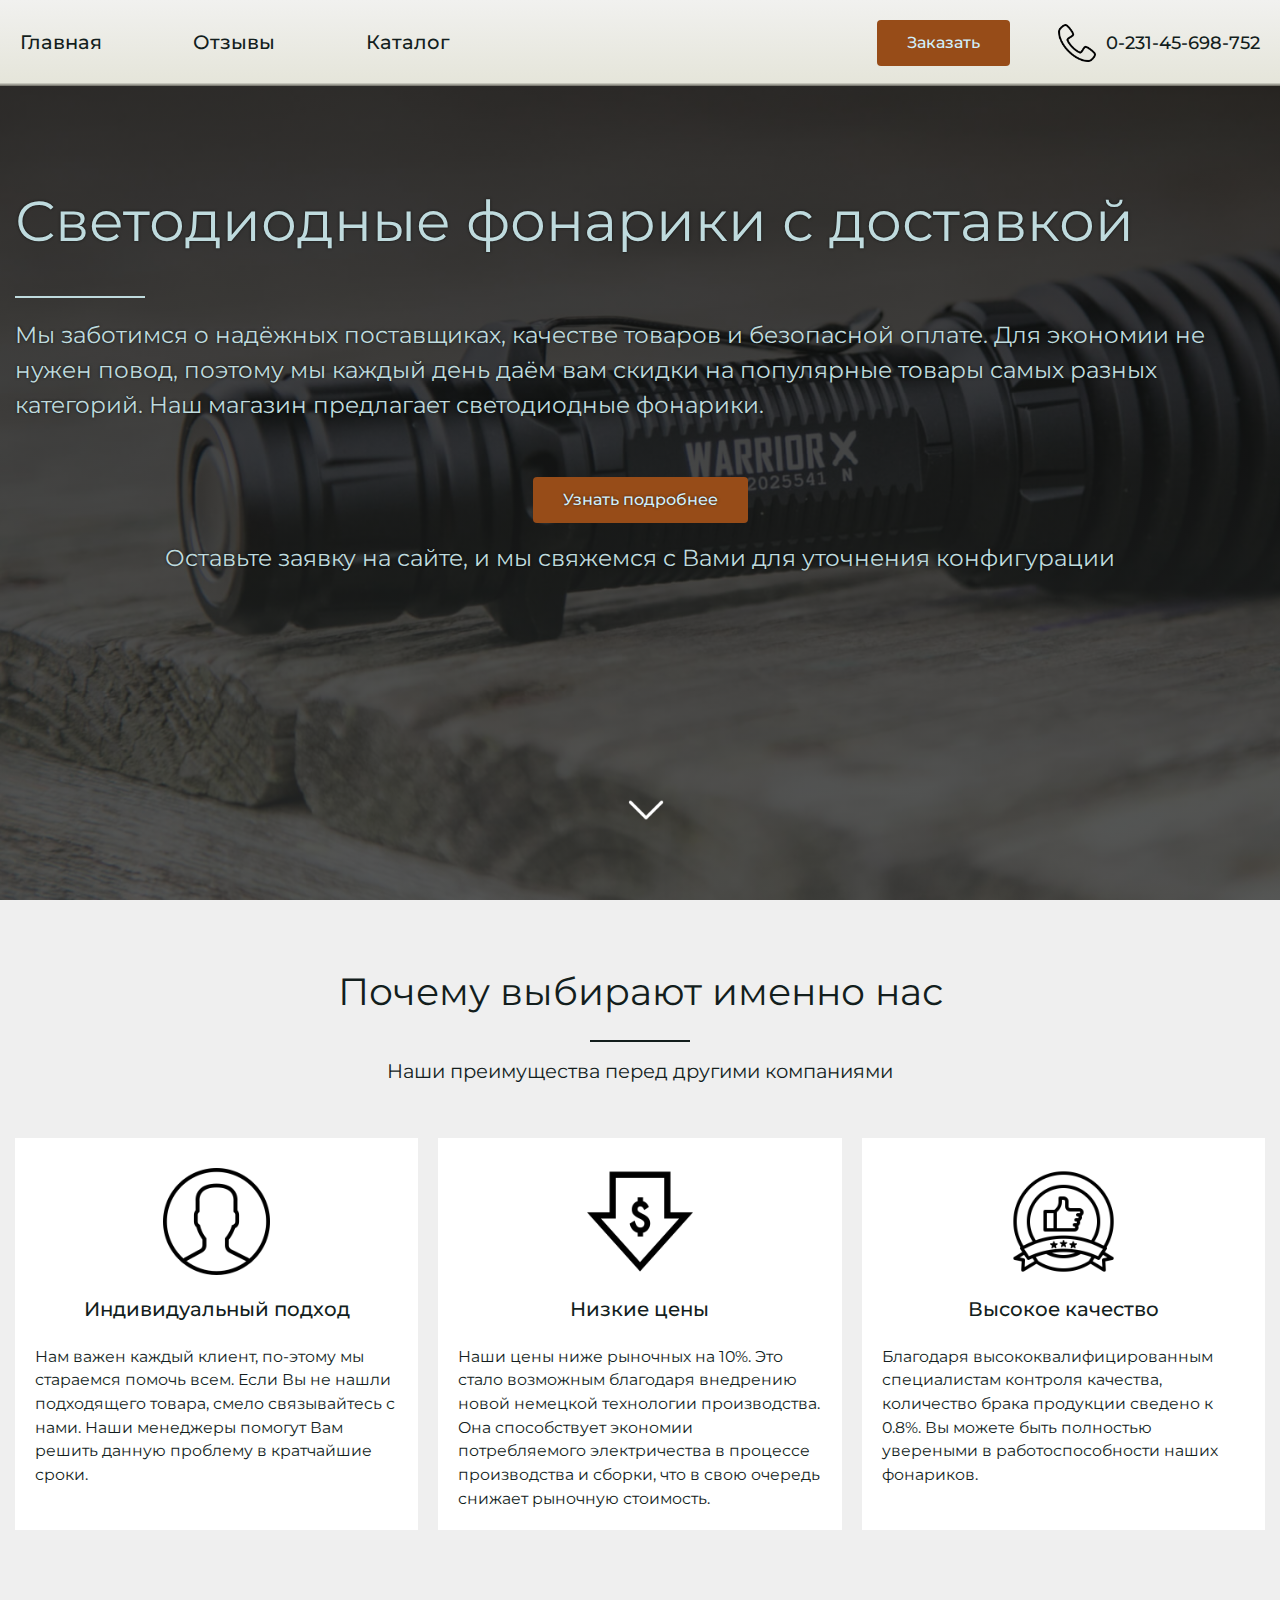
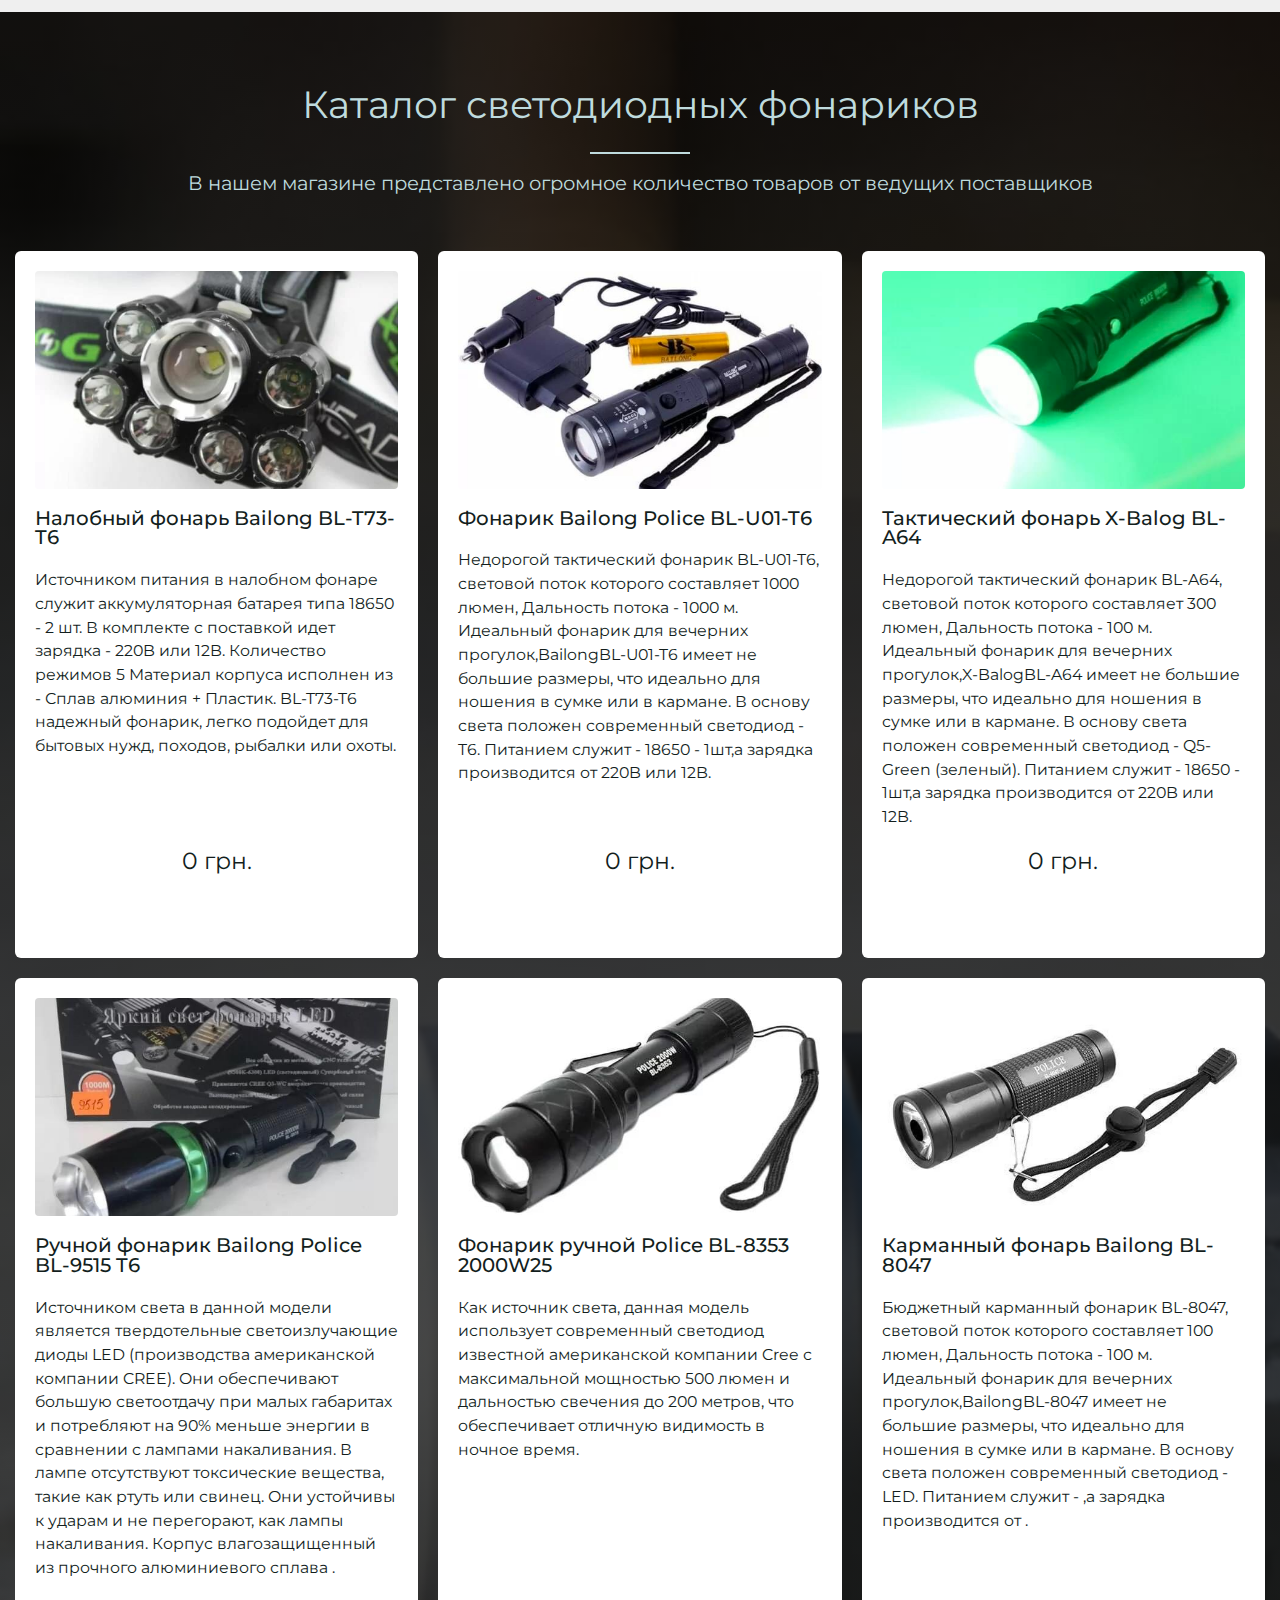
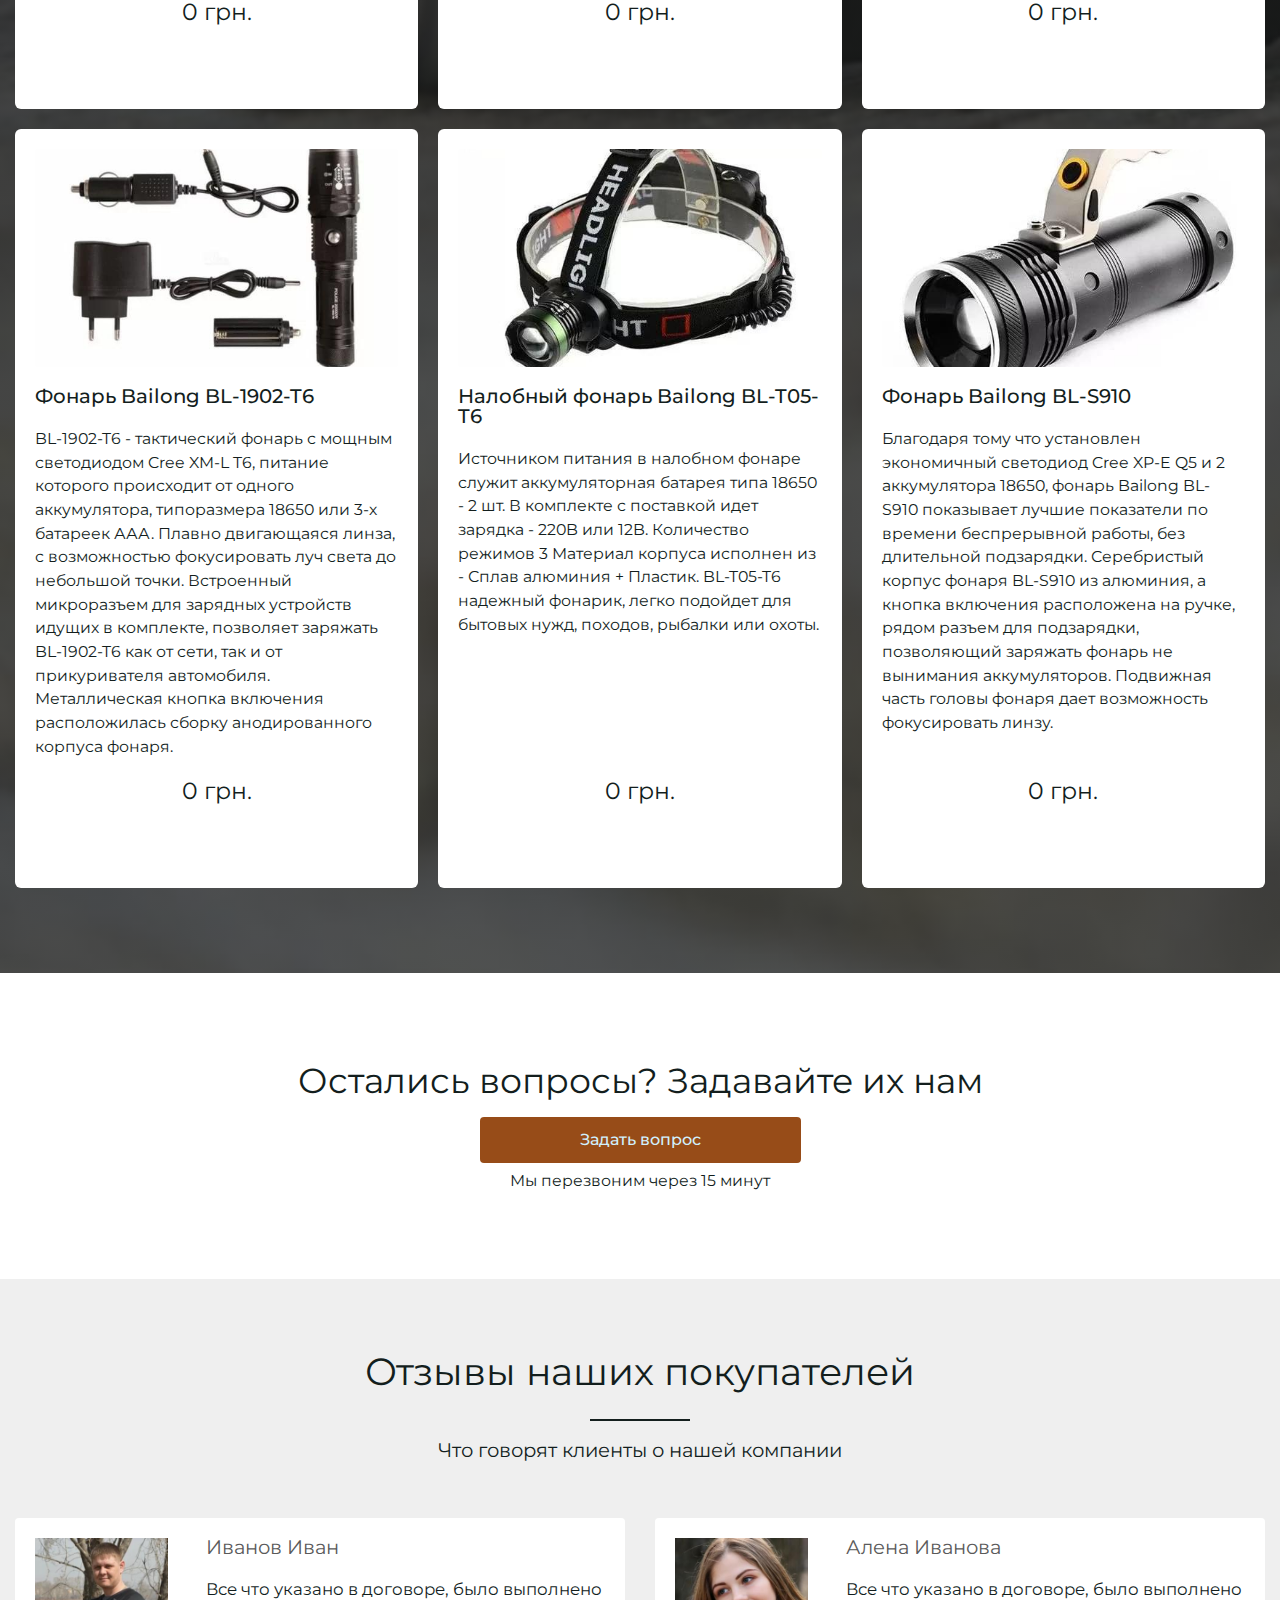
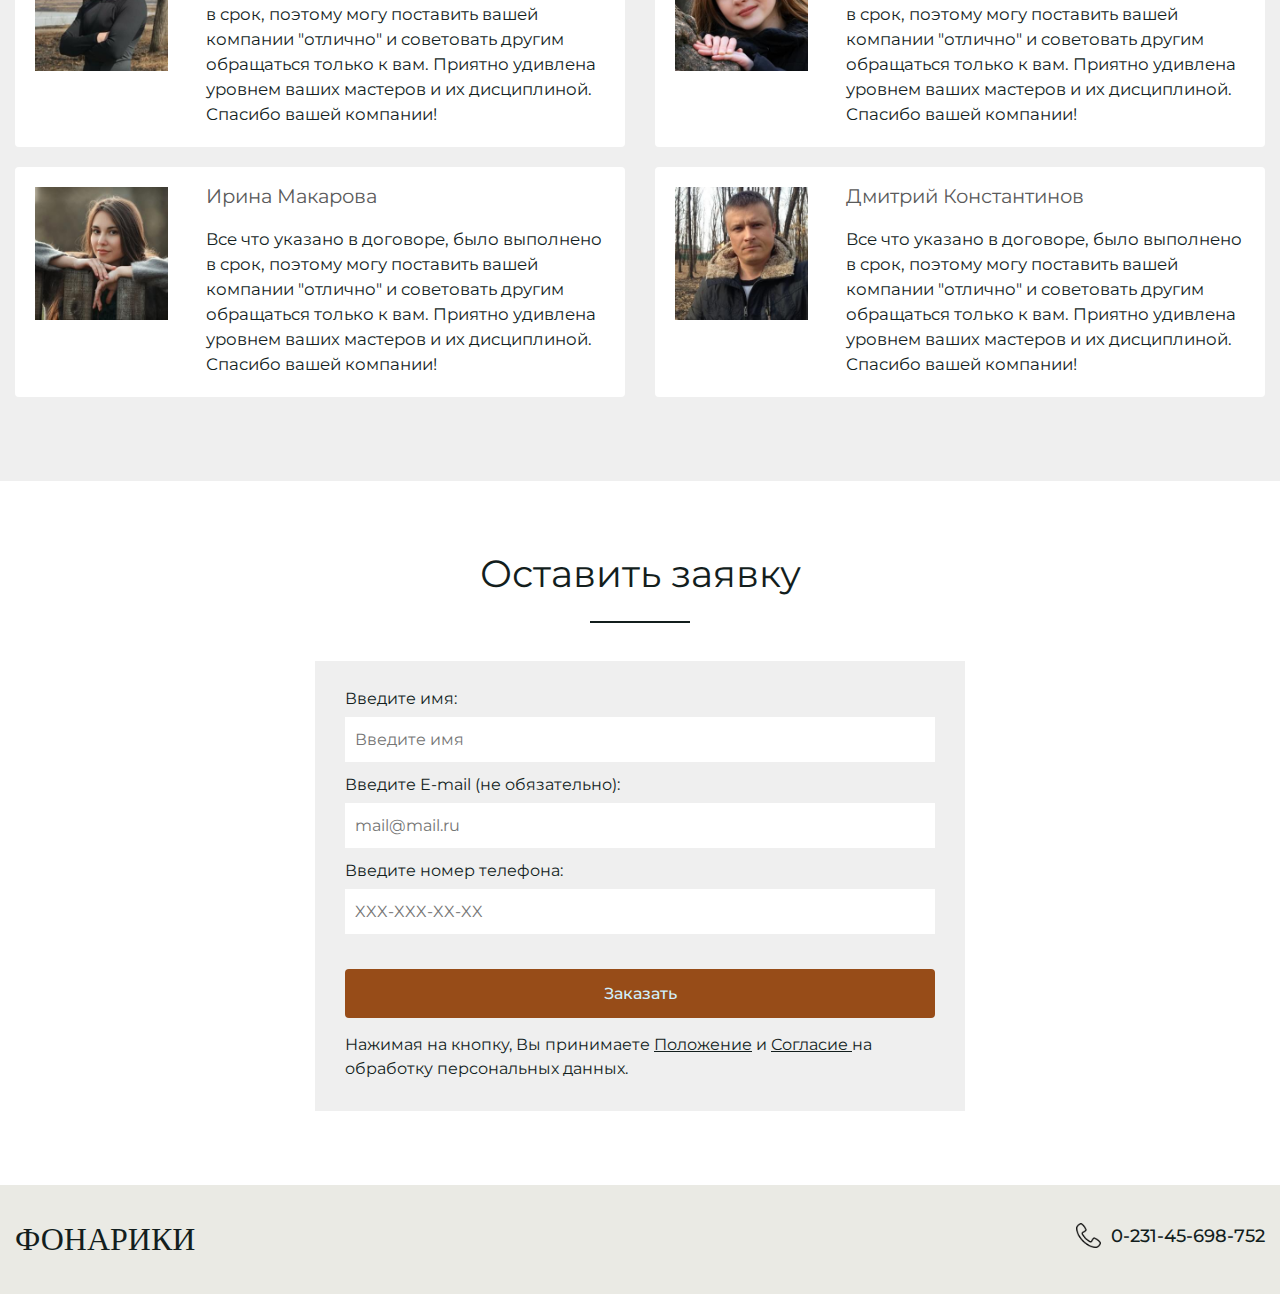
==== commit 102324ea: "Add files via upload" ====
--- a/index.html
+++ b/index.html
@@ -6,7 +6,7 @@
 	<meta charset="UTF-8">
 	<meta name="format-detection" content="telephone=no">
 	<!-- <style>body{opacity: 0;}</style> -->
-	<link rel="stylesheet" href="css/style.min.css?_v=20220405085438">
+	<link rel="stylesheet" href="css/style.min.css?_v=20220405233659">
 	<link rel="shortcut icon" href="favicon.ico">
 	<!-- <meta name="robots" content="noindex, nofollow"> -->
 	<meta name="viewport" content="width=device-width, initial-scale=1.0">
@@ -22,9 +22,9 @@
 
 							<nav class="menu__body">
 								<ul class="menu__list">
-									<li class="menu__item"><a href="#" data-goto-header data-goto=".start" class="menu__link">Главная</a></li>
-									<li class="menu__item"><a href="" data-goto-header data-goto=".reviews" class="menu__link">Отзывы</a></li>
-									<li class="menu__item"><a href="" data-goto-header data-goto=".catalog" class="menu__link">Каталог</a></li>
+									<li class="menu__item"><a href="index.html" class="menu__link">Главная</a></li>
+									<li class="menu__item"><a href="reviews.html" class="menu__link">Отзывы</a></li>
+									<li class="menu__item"><a href="catalog.html" class="menu__link">Каталог</a></li>
 								</ul>
 							</nav>
 						</div>
@@ -152,7 +152,7 @@
 								<p class="item-body-catalog__price">
 									0 грн.
 								</p>
-								<a href="" class="item-body-catalog__button button">Подробнее</a>
+								<a href="page-product-1.html" target="_blank" class="item-body-catalog__button button">Подробнее</a>
 							</div>
 						</div>
 						<div class="body-catalog__item">
@@ -170,7 +170,7 @@
 								<p class="item-body-catalog__price">
 									0 грн.
 								</p>
-								<a href="" class="item-body-catalog__button button">Подробнее</a>
+								<a href="" target="_blank" class="item-body-catalog__button button">Подробнее</a>
 							</div>
 						</div>
 						<div class="body-catalog__item">
@@ -188,7 +188,7 @@
 								<p class="item-body-catalog__price">
 									0 грн.
 								</p>
-								<a href="" class="item-body-catalog__button button">Подробнее</a>
+								<a href="" target="_blank" class="item-body-catalog__button button">Подробнее</a>
 							</div>
 						</div>
 						<div class="body-catalog__item">
@@ -207,7 +207,7 @@
 								<p class="item-body-catalog__price">
 									0 грн.
 								</p>
-								<a href="" class="item-body-catalog__button button">Подробнее</a>
+								<a href="" target="_blank" class="item-body-catalog__button button">Подробнее</a>
 							</div>
 						</div>
 						<div class="body-catalog__item">
@@ -224,7 +224,7 @@
 								<p class="item-body-catalog__price">
 									0 грн.
 								</p>
-								<a href="" class="item-body-catalog__button button">Подробнее</a>
+								<a href="" target="_blank" class="item-body-catalog__button button">Подробнее</a>
 							</div>
 						</div>
 						<div class="body-catalog__item">
@@ -242,12 +242,12 @@
 								<p class="item-body-catalog__price">
 									0 грн.
 								</p>
-								<a href="" class="item-body-catalog__button button">Подробнее</a>
-							</div>
-						</div>
-						<div class="body-catalog__item">
-							<div class="item-body-catalog">
-								<a href="" class="item-body-catalog__image-ibg"><img src="img/catalog/06.jpg" alt=""></a>
+								<a href="" target="_blank" class="item-body-catalog__button button">Подробнее</a>
+							</div>
+						</div>
+						<div class="body-catalog__item">
+							<div class="item-body-catalog">
+								<a href="" class="item-body-catalog__image-ibg"><img src="img/catalog/07.jpg" alt=""></a>
 								<h3 class="item-body-catalog__title">
 									Фонарь Bailong BL-1902-T6
 								</h3>
@@ -261,7 +261,7 @@
 								<p class="item-body-catalog__price">
 									0 грн.
 								</p>
-								<a href="" class="item-body-catalog__button button">Подробнее</a>
+								<a href="" target="_blank" class="item-body-catalog__button button">Подробнее</a>
 							</div>
 						</div>
 						<div class="body-catalog__item">
@@ -279,7 +279,7 @@
 								<p class="item-body-catalog__price">
 									0 грн.
 								</p>
-								<a href="" class="item-body-catalog__button button">Подробнее</a>
+								<a href="" target="_blank" class="item-body-catalog__button button">Подробнее</a>
 							</div>
 						</div>
 						<div class="body-catalog__item">
@@ -298,7 +298,7 @@
 								<p class="item-body-catalog__price">
 									0 грн.
 								</p>
-								<a href="" class="item-body-catalog__button button">Подробнее</a>
+								<a href="" target="_blank" class="item-body-catalog__button button">Подробнее</a>
 							</div>
 						</div>
 					</div>
@@ -315,7 +315,7 @@
 					</p>
 				</div>
 			</section>
-			<section class="reviews">
+			<section class="reviews" id="reviews">
 				<div class="reviews__container">
 					<h2 class="reviews__title">
 						Отзывы наших покупателей
@@ -414,12 +414,12 @@
 							<input id="name" type="text" placeholder="Введите имя" class="form-zayavka__input">
 						</div>
 						<div class="form-zayavka__line">
-							<label for="name" class="form-zayavka__label">Введите E-mail:</label>
-							<input id="name" type="email" placeholder="mail@mail.ru" class="form-zayavka__input">
+							<label for="email" class="form-zayavka__label">Введите E-mail (не обязательно):</label>
+							<input id="email" type="email" placeholder="mail@mail.ru" class="form-zayavka__input">
 						</div>
 						<div class="form-zayavka__line">
-							<label for="name" class="form-zayavka__label">Введите номер телефона:</label>
-							<input id="name" type="text" placeholder="XXX-XXX-XX-XX" class="form-zayavka__input">
+							<label for="tel" class="form-zayavka__label">Введите номер телефона:</label>
+							<input id="tel" type="text" placeholder="XXX-XXX-XX-XX" class="form-zayavka__input">
 						</div>
 						<div class="form-zayavka__line">
 							<button class="form-zayavka__button button">Заказать</button>
@@ -449,19 +449,17 @@
 			</div>
 		</footer>
 	</div>
-	<!-- 
-<div id="popup" aria-hidden="true" class="popup">
-	<div class="popup__wrapper">
-		<div class="popup__content">
-			<button data-close type="button" class="popup__close">Закрыть</button>
-			<div class="popup__text">
+	<div id="popup" aria-hidden="true" class="popup">
+		<div class="popup__wrapper">
+			<div class="popup__content">
+				<button data-close type="button" class="popup__close">Закрыть</button>
+				<div class="popup__text">
+
+				</div>
 			</div>
 		</div>
 	</div>
-</div>
- -->
-
-	<script src="js/app.min.js?_v=20220405085438"></script>
+	<script src="js/app.min.js?_v=20220405233659"></script>
 </body>
 
 </html>--- a/css/style.min.css
+++ b/css/style.min.css
@@ -1 +1 @@
-@charset "UTF-8";@font-face{font-family:Montserrat;font-display:swap;src:url(../fonts/Montserrat-Bold.woff2) format("woff2"),url(../fonts/Montserrat-Bold.woff) format("woff");font-weight:700;font-style:normal}@font-face{font-family:Montserrat;font-display:swap;src:url(../fonts/Montserrat-Medium.woff2) format("woff2"),url(../fonts/Montserrat-Medium.woff) format("woff");font-weight:500;font-style:normal}@font-face{font-family:Montserrat;font-display:swap;src:url(../fonts/Montserrat-Regular.woff2) format("woff2"),url(../fonts/Montserrat-Regular.woff) format("woff");font-weight:400;font-style:normal}@font-face{font-family:Montserrat;font-display:swap;src:url(../fonts/Montserrat-SemiBold.woff2) format("woff2"),url(../fonts/Montserrat-SemiBold.woff) format("woff");font-weight:600;font-style:normal}@font-face{font-family:OpenSans;font-display:swap;src:url(../fonts/OpenSans-SemiBold.woff2) format("woff2"),url(../fonts/OpenSans-SemiBold.woff) format("woff");font-weight:600;font-style:normal}*{padding:0;margin:0;border:0}*,:after,:before{-webkit-box-sizing:border-box;box-sizing:border-box}body,html{height:100%;min-width:320px}body{color:#131e1d;line-height:1;font-family:Montserrat;font-size:1rem;-ms-text-size-adjust:100%;-moz-text-size-adjust:100%;-webkit-text-size-adjust:100%;-webkit-font-smoothing:antialiased;-moz-osx-font-smoothing:grayscale}button,input,textarea{font-family:Montserrat;font-size:inherit}button{cursor:pointer;color:inherit;background-color:inherit}a{color:inherit}a:link,a:visited{text-decoration:none}a:hover{text-decoration:none}ul li{list-style:none}img{vertical-align:top}h1,h2,h3,h4,h5,h6{font-weight:inherit;font-size:inherit}.lock body{overflow:hidden;-ms-touch-action:none;touch-action:none}.wrapper{min-height:100%;display:-webkit-box;display:-ms-flexbox;display:flex;-webkit-box-orient:vertical;-webkit-box-direction:normal;-ms-flex-direction:column;flex-direction:column;overflow:hidden}.wrapper>main{-webkit-box-flex:1;-ms-flex:1 1 auto;flex:1 1 auto}.wrapper>*{min-width:0}[class*=__container]{max-width:85.625rem;-webkit-box-sizing:content-box;box-sizing:content-box;margin:0 auto;padding:0 .9375rem}[data-fullscreen]{min-height:100vh}.touch [data-fullscreen]{min-height:calc(var(--vh,1vh) * 100)}[class*=-ibg]{position:relative}[class*=-ibg] img{position:absolute;width:100%;height:100%;top:0;left:0;-o-object-fit:cover;object-fit:cover}[class*=-ibg_contain] img{-o-object-fit:contain;object-fit:contain}.button{display:-webkit-inline-box;display:-ms-inline-flexbox;display:inline-flex;-webkit-box-align:center;-ms-flex-align:center;align-items:center;-webkit-box-pack:center;-ms-flex-pack:center;justify-content:center;padding:15px 30px;background-color:#974c18;-ms-flex-item-align:center;-ms-grid-row-align:center;align-self:center;border-radius:4px;color:#d1f0fd;-webkit-transition:all .2s ease 0s;-o-transition:all .2s ease 0s;transition:all .2s ease 0s;font-weight:500}.header{position:absolute;width:100%;top:0;left:0;z-index:6;background:#f1f1ef;background:-webkit-gradient(linear,left top,left bottom,from(#f1f1ef),color-stop(96%,#e5e5da),to(rgba(218,218,199,.3729866947)));background:-o-linear-gradient(top,#f1f1ef 0,#e5e5da 96%,rgba(218,218,199,.3729866947) 100%);background:linear-gradient(180deg,#f1f1ef 0,#e5e5da 96%,rgba(218,218,199,.3729866947) 100%);padding:10px 0}.header__top{min-height:3.75rem;padding:.625rem .3125rem}.header._header-scroll{position:fixed;top:-200px}.header._header-show{top:0;-webkit-transition:all .2s ease 0s;-o-transition:all .2s ease 0s;transition:all .2s ease 0s}.top-header{display:-webkit-box;display:-ms-flexbox;display:flex;-webkit-box-align:center;-ms-flex-align:center;align-items:center;-ms-flex-wrap:wrap;flex-wrap:wrap}.top-header__left{-webkit-box-flex:1;-ms-flex:1 1 auto;flex:1 1 auto;padding-right:10px}.menu__list{display:-webkit-box;display:-ms-flexbox;display:flex;-webkit-box-align:center;-ms-flex-align:center;align-items:center;-ms-flex-wrap:wrap;flex-wrap:wrap;width:100%}.menu__link{-webkit-transition:all .2s ease 0s;-o-transition:all .2s ease 0s;transition:all .2s ease 0s;border-bottom:1px solid transparent;padding-bottom:5px;padding-top:5px;font-weight:500}.right-header{display:-webkit-box;display:-ms-flexbox;display:flex;-webkit-column-gap:50px;-moz-column-gap:50px;column-gap:50px;-ms-flex-item-align:stretch;-ms-grid-row-align:stretch;align-self:stretch}.right-header__phone{display:-webkit-box;display:-ms-flexbox;display:flex;row-gap:10px;-webkit-box-pack:center;-ms-flex-pack:center;justify-content:center;-webkit-box-align:center;-ms-flex-align:center;align-items:center;-webkit-column-gap:10px;-moz-column-gap:10px;column-gap:10px}.right-header__phone:hover .right-header__icon{-webkit-animation:tuda-suda 1s infinite ease;animation:tuda-suda 1s infinite ease}.right-header__phone p{font-weight:500}.right-header__icon{max-width:38px}.right-header__number{font-size:1.125rem;font-weight:500;-webkit-transition:all .2s ease 0s;-o-transition:all .2s ease 0s;transition:all .2s ease 0s}@-webkit-keyframes tuda-suda{0%{-webkit-transform:rotate(0);transform:rotate(0)}50%{-webkit-transform:rotate(5deg);transform:rotate(5deg)}100%{-webkit-transform:rotate(0);transform:rotate(0)}}@keyframes tuda-suda{0%{-webkit-transform:rotate(0);transform:rotate(0)}50%{-webkit-transform:rotate(5deg);transform:rotate(5deg)}100%{-webkit-transform:rotate(0);transform:rotate(0)}}.footer{background-color:#efefef}.footer__container{display:-webkit-box;display:-ms-flexbox;display:flex;-ms-flex-wrap:wrap;flex-wrap:wrap}.footer__left{-webkit-box-flex:1;-ms-flex:1 1 auto;flex:1 1 auto}.left-footer__logo{font-weight:400;font-size:2rem;font-family:"Open Sans"}.right-footer__phone{display:-webkit-box;display:-ms-flexbox;display:flex;row-gap:10px;-webkit-box-pack:center;-ms-flex-pack:center;justify-content:center;-webkit-box-align:center;-ms-flex-align:center;align-items:center;-webkit-column-gap:10px;-moz-column-gap:10px;column-gap:10px}.right-footer__phone:hover .right-footer__icon{-webkit-animation:tuda-suda 1s infinite linear;animation:tuda-suda 1s infinite linear}.right-footer__phone p{font-weight:500}.right-footer__icon{max-width:25px}.right-footer__number{font-size:1.125rem;font-weight:500;-webkit-transition:all .2s ease 0s;-o-transition:all .2s ease 0s;transition:all .2s ease 0s}.start{color:#bfdbde;text-shadow:0 0 3px rgba(0,0,0,.63);background:url(../img/start/bg.png) 0 0/cover no-repeat;position:relative;z-index:5}.start::after{content:"";width:100%;height:100%;background:-webkit-gradient(linear,left top,left bottom,from(rgba(0,0,0,.8)),to(rgba(44,46,46,.8)));background:-o-linear-gradient(top,rgba(0,0,0,.8) 0,rgba(44,46,46,.8) 100%);background:linear-gradient(180deg,rgba(0,0,0,.8) 0,rgba(44,46,46,.8) 100%);position:absolute;top:0;left:0;z-index:1}.start__container{display:-webkit-box;display:-ms-flexbox;display:flex;-webkit-box-orient:vertical;-webkit-box-direction:normal;-ms-flex-direction:column;flex-direction:column}.start__title{line-height:1;position:relative;z-index:5;margin-bottom:1.25rem}.start__title::after{content:"";display:block;width:130px;height:2px;background-color:#bfdbde}.start__text{position:relative;z-index:5;line-height:1.5}.start__text_bottom{text-align:center;font-size:.875rem}.start__button{position:relative;z-index:5}.start__button:hover{color:#3f4261}.start__down{display:block;-ms-flex-item-align:center;-ms-grid-row-align:center;align-self:center;position:relative;z-index:5;-webkit-animation:up-down 1.2s infinite ease;animation:up-down 1.2s infinite ease;cursor:pointer}.start__down img{width:50px}@-webkit-keyframes up-down{0%{-webkit-transform:translate(0,0);transform:translate(0,0)}50%{-webkit-transform:translate(0,10px);transform:translate(0,10px)}100%{-webkit-transform:translate(0,0);transform:translate(0,0)}}@keyframes up-down{0%{-webkit-transform:translate(0,0);transform:translate(0,0)}50%{-webkit-transform:translate(0,10px);transform:translate(0,10px)}100%{-webkit-transform:translate(0,0);transform:translate(0,0)}}.advantage{background-color:#efefef}.advantage__title{text-align:center;margin-bottom:20px}.advantage__title::after{content:"";display:block;width:100px;height:2px;margin:0 auto;background-color:#131e1d}.advantage__subtitle{text-align:center}.advantage__body{display:-webkit-box;display:-ms-flexbox;display:flex;-ms-flex-wrap:wrap;flex-wrap:wrap;margin:0 -10px}.body-advantage__item{display:-webkit-box;display:-ms-flexbox;display:flex;-webkit-box-orient:vertical;-webkit-box-direction:normal;-ms-flex-direction:column;flex-direction:column;padding:10px 10px;-webkit-box-flex:1;-ms-flex:1 1 380px;flex:1 1 380px}.body-advantage__content{height:100%;display:-webkit-box;display:-ms-flexbox;display:flex;-webkit-box-orient:vertical;-webkit-box-direction:normal;-ms-flex-direction:column;flex-direction:column;gap:20px;padding:20px;background-color:#fff}.content-body-advantage__image-ibg{margin-top:10px;padding-bottom:6.6666666667em}.content-body-advantage__image-ibg img{-o-object-fit:contain;object-fit:contain}.content-body-advantage__title{line-height:1.5;text-align:center;font-weight:500}.content-body-advantage__text{line-height:1.5}.catalog{background:url(../img/catalog/bg.jpg) 0 0/cover no-repeat;position:relative;z-index:5}.catalog__container::after{content:"";width:100%;height:100%;background:-webkit-gradient(linear,left top,left bottom,from(rgba(0,0,0,.8)),to(rgba(44,46,46,.8)));background:-o-linear-gradient(top,rgba(0,0,0,.8) 0,rgba(44,46,46,.8) 100%);background:linear-gradient(180deg,rgba(0,0,0,.8) 0,rgba(44,46,46,.8) 100%);position:absolute;top:0;left:0;z-index:1}.catalog__title{text-align:center;margin-bottom:20px;color:#bfdbde;position:relative;z-index:5}.catalog__title::after{content:"";display:block;width:100px;height:2px;margin:0 auto;background-color:#bfdbde;position:relative;z-index:5}.catalog__subtitle{text-align:center;color:#bfdbde;position:relative;z-index:5}.catalog__body{position:relative;z-index:5}.body-catalog{display:-webkit-box;display:-ms-flexbox;display:flex;-ms-flex-wrap:wrap;flex-wrap:wrap;margin:0 -10px}.body-catalog__item{-webkit-box-flex:1;-ms-flex:1 0 33.33%;flex:1 0 33.33%;padding:10px;min-width:300px}.item-body-catalog{display:-webkit-box;display:-ms-flexbox;display:flex;-ms-flex-wrap:wrap;flex-wrap:wrap;-webkit-box-orient:vertical;-webkit-box-direction:normal;-ms-flex-direction:column;flex-direction:column;gap:20px;background-color:#fff;padding:20px;border-radius:6px;height:100%;overflow:hidden;-webkit-transition:all .3s ease 0s;-o-transition:all .3s ease 0s;transition:all .3s ease 0s}.item-body-catalog__image-ibg{padding-bottom:60%}.item-body-catalog__image-ibg img{border-radius:4px}.item-body-catalog__title{font-weight:500}.item-body-catalog__text{line-height:1.5;-webkit-box-flex:1;-ms-flex:1 1 auto;flex:1 1 auto}.item-body-catalog__price{-ms-flex-item-align:center;-ms-grid-row-align:center;align-self:center}.item-body-catalog__button{-ms-flex-item-align:stretch;-ms-grid-row-align:stretch;align-self:stretch;-webkit-transform:translate(0,200%);-ms-transform:translate(0,200%);transform:translate(0,200%);-webkit-transition:all .2s ease 0s;-o-transition:all .2s ease 0s;transition:all .2s ease 0s}.item-body-catalog:hover{background-color:#a3a1a1;color:rgba(255,255,255,.747);cursor:pointer;-webkit-transform:scale(101%);-ms-transform:scale(101%);transform:scale(101%)}.item-body-catalog:hover .item-body-catalog__button{-webkit-transform:translate(0,0);-ms-transform:translate(0,0);transform:translate(0,0)}.quostions__container{display:-webkit-box;display:-ms-flexbox;display:flex;-webkit-box-orient:vertical;-webkit-box-direction:normal;-ms-flex-direction:column;flex-direction:column;text-align:center}.quostions__button{padding:15px 100px}.reviews{background-color:#efefef}.reviews__title{text-align:center;margin-bottom:20px}.reviews__title::after{content:"";display:block;width:100px;height:2px;margin:0 auto;background-color:#131e1d}.reviews__subtitle{text-align:center}.reviews__body{margin:0 -15px}.body-reviews{display:-webkit-box;display:-ms-flexbox;display:flex;-ms-flex-wrap:wrap;flex-wrap:wrap}.body-reviews__item{-webkit-box-flex:1;-ms-flex:1 1 50%;flex:1 1 50%;min-width:400px;padding:10px 15px}.item-body-reviews{background-color:#fff;border-radius:4px;padding:20px;display:-webkit-box;display:-ms-flexbox;display:flex}.item-body-reviews__left{-webkit-box-flex:1;-ms-flex:1 1 25%;flex:1 1 25%}.item-body-reviews__image-ibg{padding-bottom:100%}.item-body-reviews__right{-webkit-box-flex:1;-ms-flex:1 1 75%;flex:1 1 75%}.item-body-reviews__name{font-weight:400;color:#5a5a5a;margin-bottom:20px}.item-body-reviews__text{line-height:1.5}.zayavka__title{text-align:center}.zayavka__title::after{content:"";display:block;width:100px;height:2px;margin:0 auto;background-color:#131e1d}.zayavka__form{background-color:#efefef;padding:30px;max-width:650px;margin:0 auto}.form-zayavka{display:-webkit-box;display:-ms-flexbox;display:flex;-webkit-box-orient:vertical;-webkit-box-direction:normal;-ms-flex-direction:column;flex-direction:column;gap:15px}.form-zayavka__line{display:-webkit-box;display:-ms-flexbox;display:flex;-webkit-box-orient:vertical;-webkit-box-direction:normal;-ms-flex-direction:column;flex-direction:column;gap:10px}.form-zayavka__input{min-height:45px;padding:5px 10px}.form-zayavka__input:focus{outline:0;-webkit-transform:scale(103%);-ms-transform:scale(103%);transform:scale(103%)}.form-zayavka__input::-webkit-input-placeholder{-webkit-transition:all .5s ease 0s;transition:all .5s ease 0s}.form-zayavka__input::-moz-placeholder{-moz-transition:all .5s ease 0s;transition:all .5s ease 0s}.form-zayavka__input:-ms-input-placeholder{-ms-transition:all .5s ease 0s;transition:all .5s ease 0s}.form-zayavka__input::-ms-input-placeholder{-ms-transition:all .5s ease 0s;transition:all .5s ease 0s}.form-zayavka__input::placeholder{-webkit-transition:all .5s ease 0s;-o-transition:all .5s ease 0s;transition:all .5s ease 0s}.form-zayavka__input:focus::-webkit-input-placeholder{-webkit-transform:translate(50px);transform:translate(50px);opacity:0}.form-zayavka__input:focus::-moz-placeholder{transform:translate(50px);opacity:0}.form-zayavka__input:focus:-ms-input-placeholder{-ms-transform:translate(50px);transform:translate(50px);opacity:0}.form-zayavka__input:focus::-ms-input-placeholder{-ms-transform:translate(50px);transform:translate(50px);opacity:0}.form-zayavka__input:focus::placeholder{-webkit-transform:translate(50px);-ms-transform:translate(50px);transform:translate(50px);opacity:0}.form-zayavka__button{margin-top:20px;-ms-flex-item-align:stretch;-ms-grid-row-align:stretch;align-self:stretch}.form-zayavka__confiden{line-height:1.5}.form-zayavka__confiden a{text-decoration:underline;-webkit-transition:all .2s ease 0s;-o-transition:all .2s ease 0s;transition:all .2s ease 0s}@media (min-width:87.5em){.menu__list{-webkit-column-gap:6.25rem;-moz-column-gap:6.25rem;column-gap:6.25rem}.menu__link{font-size:1.25rem}.right-header{-webkit-column-gap:3.125rem;-moz-column-gap:3.125rem;column-gap:3.125rem}.footer{padding-top:2.5rem}.footer{padding-bottom:2.5rem}.start__container{padding-top:12.5rem}.start__container{padding-bottom:6.25rem}.start__title{font-size:3.75rem}.start__title::after{margin-top:3.125rem}.start__text{font-size:1.5rem}.start__text{margin-bottom:3.75rem}.start__text_bottom{margin-bottom:0}.start__button{margin-bottom:1.25rem}.start__down{margin-top:2.5rem}.advantage{padding-top:5rem}.advantage{padding-bottom:5rem}.advantage__title{font-size:2.5rem}.advantage__title::after{margin-top:1.875rem}.advantage__subtitle{font-size:1.25rem}.advantage__subtitle{margin-bottom:3.125rem}.content-body-advantage__title{font-size:1.25rem}.content-body-advantage__text{font-size:1rem}.catalog{padding-top:5rem}.catalog{padding-bottom:5rem}.catalog__title{font-size:2.5rem}.catalog__title::after{margin-top:1.875rem}.catalog__subtitle{font-size:1.25rem}.catalog__subtitle{margin-bottom:3.125rem}.item-body-catalog__title{font-size:1.25rem}.item-body-catalog__text{font-size:1rem}.item-body-catalog__price{font-size:1.5rem}.quostions{padding-top:6.25rem}.quostions{padding-bottom:6.25rem}.quostions__title{font-size:2.25rem}.quostions__title{margin-bottom:1.25rem}.quostions__button{margin-bottom:.625rem}.quostions__subtitle{font-size:1rem}.reviews{padding-top:5rem}.reviews{padding-bottom:5rem}.reviews__title{font-size:2.5rem}.reviews__title::after{margin-top:1.875rem}.reviews__subtitle{font-size:1.25rem}.reviews__subtitle{margin-bottom:3.125rem}.item-body-reviews{-webkit-column-gap:2.5rem;-moz-column-gap:2.5rem;column-gap:2.5rem}.item-body-reviews__name{font-size:1.25rem}.item-body-reviews__text{font-size:1.0625rem}.zayavka{padding-top:5rem}.zayavka{padding-bottom:5rem}.zayavka__title{font-size:2.5rem}.zayavka__title{margin-bottom:2.5rem}.zayavka__title::after{margin-top:1.875rem}}@media (max-width:766px){.menu__list{row-gap:20px;-webkit-box-align:center;-ms-flex-align:center;align-items:center;-webkit-box-pack:justify;-ms-flex-pack:justify;justify-content:space-between}}@media (max-width:20em){.menu__list{-webkit-column-gap:1.25rem;-moz-column-gap:1.25rem;column-gap:1.25rem}.menu__link{font-size:1rem}.right-header{-webkit-column-gap:1.875rem;-moz-column-gap:1.875rem;column-gap:1.875rem}.footer{padding-top:1.25rem}.footer{padding-bottom:1.875rem}.start__container{padding-top:8.75rem}.start__container{padding-bottom:1.25rem}.start__title{font-size:1.75rem}.start__title::after{margin-top:1.25rem}.start__text{font-size:1rem}.start__text{margin-bottom:.625rem}.start__text_bottom{margin-bottom:0}.start__button{margin-bottom:.3125rem}.start__down{margin-top:.625rem}.advantage{padding-top:1.25rem}.advantage{padding-bottom:.625rem}.advantage__title{font-size:1.25rem}.advantage__title::after{margin-top:1.25rem}.advantage__subtitle{font-size:1rem}.advantage__subtitle{margin-bottom:1.25rem}.content-body-advantage__title{font-size:1.125rem}.content-body-advantage__text{font-size:.875rem}.catalog{padding-top:1.25rem}.catalog{padding-bottom:1.875rem}.catalog__title{font-size:1.25rem}.catalog__title::after{margin-top:1.25rem}.catalog__subtitle{font-size:1rem}.catalog__subtitle{margin-bottom:1.25rem}.item-body-catalog__title{font-size:1.125rem}.item-body-catalog__text{font-size:.875rem}.item-body-catalog__price{font-size:1.25rem}.quostions{padding-top:1.25rem}.quostions{padding-bottom:1.25rem}.quostions__title{font-size:1.5rem}.quostions__title{margin-bottom:.625rem}.quostions__button{margin-bottom:.3125rem}.quostions__subtitle{font-size:.875rem}.reviews{padding-top:1.25rem}.reviews{padding-bottom:1.875rem}.reviews__title{font-size:1.25rem}.reviews__title::after{margin-top:1.25rem}.reviews__subtitle{font-size:1rem}.reviews__subtitle{margin-bottom:1.25rem}.item-body-reviews{-webkit-column-gap:1.25rem;-moz-column-gap:1.25rem;column-gap:1.25rem}.item-body-reviews__name{font-size:1rem}.item-body-reviews__text{font-size:.875rem}.zayavka{padding-top:1.25rem}.zayavka{padding-bottom:1.875rem}.zayavka__title{font-size:1.25rem}.zayavka__title{margin-bottom:1.25rem}.zayavka__title::after{margin-top:1.25rem}}@media (max-width:47.99875em){.touch [data-fullscreen]{-webkit-transition:height .2s;-o-transition:height .2s;transition:height .2s}.top-header{row-gap:20px;-webkit-box-align:center;-ms-flex-align:center;align-items:center;-webkit-box-pack:center;-ms-flex-pack:center;justify-content:center}.right-header__button{padding:15px 100px;-ms-flex-item-align:stretch;-ms-grid-row-align:stretch;align-self:stretch}.footer__container{-webkit-box-align:center;-ms-flex-align:center;align-items:center;-webkit-box-pack:center;-ms-flex-pack:center;justify-content:center;gap:20px}.footer__left{-webkit-box-flex:1;-ms-flex:1 1 50%;flex:1 1 50%}.start__title{text-align:center}.start__title::after{margin:0 auto}.start__text{text-align:center}.body-advantage__content{text-align:center}.item-body-catalog__button{-webkit-transform:translate(0,0);-ms-transform:translate(0,0);transform:translate(0,0)}.quostions__button{padding:10px 60px}}@media (max-width:47.8125em){.right-header__phone{display:none}}@media (max-width:29.99875em){.button{padding:7px 15px}.body-reviews__item{min-width:0;-webkit-box-flex:1;-ms-flex:1 1 100%;flex:1 1 100%}.form-zayavka__confiden{text-align:center}}@media (max-width:27.875em){.left-footer__logo{display:-webkit-box;display:-ms-flexbox;display:flex;-webkit-box-align:center;-ms-flex-align:center;align-items:center;-webkit-box-pack:center;-ms-flex-pack:center;justify-content:center}}@media (min-width:20em) and (max-width:87.5em){.menu__list{-webkit-column-gap:clamp(1.25rem ,-.2314814815rem + 7.4074074074vw ,6.25rem);-moz-column-gap:clamp(1.25rem ,-.2314814815rem + 7.4074074074vw ,6.25rem);column-gap:clamp(1.25rem ,-.2314814815rem + 7.4074074074vw ,6.25rem)}.menu__link{font-size:clamp(1rem ,.9259259259rem + .3703703704vw ,1.25rem)}.right-header{-webkit-column-gap:clamp(1.875rem ,1.5046296296rem + 1.8518518519vw ,3.125rem);-moz-column-gap:clamp(1.875rem ,1.5046296296rem + 1.8518518519vw ,3.125rem);column-gap:clamp(1.875rem ,1.5046296296rem + 1.8518518519vw ,3.125rem)}.footer{padding-top:clamp(1.25rem ,.8796296296rem + 1.8518518519vw ,2.5rem)}.footer{padding-bottom:clamp(1.875rem ,1.6898148148rem + .9259259259vw ,2.5rem)}.start__container{padding-top:clamp(8.75rem ,7.6388888889rem + 5.5555555556vw ,12.5rem)}.start__container{padding-bottom:clamp(1.25rem ,-.2314814815rem + 7.4074074074vw ,6.25rem)}.start__title{font-size:clamp(1.75rem ,1.1574074074rem + 2.962962963vw ,3.75rem)}.start__title::after{margin-top:clamp(1.25rem ,.6944444444rem + 2.7777777778vw ,3.125rem)}.start__text{font-size:clamp(1rem ,.8518518519rem + .7407407407vw ,1.5rem)}.start__text{margin-bottom:clamp(.625rem ,-.3009259259rem + 4.6296296296vw ,3.75rem)}.start__text_bottom{margin-bottom:clamp(0 ,0 + 0 ,0)}.start__button{margin-bottom:clamp(.3125rem ,.0347222222rem + 1.3888888889vw ,1.25rem)}.start__down{margin-top:clamp(.625rem ,.0694444444rem + 2.7777777778vw ,2.5rem)}.advantage{padding-top:clamp(1.25rem ,.1388888889rem + 5.5555555556vw ,5rem)}.advantage{padding-bottom:clamp(.625rem ,-.6712962963rem + 6.4814814815vw ,5rem)}.advantage__title{font-size:clamp(1.25rem ,.8796296296rem + 1.8518518519vw ,2.5rem)}.advantage__title::after{margin-top:clamp(1.25rem ,1.0648148148rem + .9259259259vw ,1.875rem)}.advantage__subtitle{font-size:clamp(1rem ,.9259259259rem + .3703703704vw ,1.25rem)}.advantage__subtitle{margin-bottom:clamp(1.25rem ,.6944444444rem + 2.7777777778vw ,3.125rem)}.content-body-advantage__title{font-size:clamp(1.125rem ,1.087962963rem + .1851851852vw ,1.25rem)}.content-body-advantage__text{font-size:clamp(.875rem ,.837962963rem + .1851851852vw ,1rem)}.catalog{padding-top:clamp(1.25rem ,.1388888889rem + 5.5555555556vw ,5rem)}.catalog{padding-bottom:clamp(1.875rem ,.9490740741rem + 4.6296296296vw ,5rem)}.catalog__title{font-size:clamp(1.25rem ,.8796296296rem + 1.8518518519vw ,2.5rem)}.catalog__title::after{margin-top:clamp(1.25rem ,1.0648148148rem + .9259259259vw ,1.875rem)}.catalog__subtitle{font-size:clamp(1rem ,.9259259259rem + .3703703704vw ,1.25rem)}.catalog__subtitle{margin-bottom:clamp(1.25rem ,.6944444444rem + 2.7777777778vw ,3.125rem)}.item-body-catalog__title{font-size:clamp(1.125rem ,1.087962963rem + .1851851852vw ,1.25rem)}.item-body-catalog__text{font-size:clamp(.875rem ,.837962963rem + .1851851852vw ,1rem)}.item-body-catalog__price{font-size:clamp(1.25rem ,1.1759259259rem + .3703703704vw ,1.5rem)}.quostions{padding-top:clamp(1.25rem ,-.2314814815rem + 7.4074074074vw ,6.25rem)}.quostions{padding-bottom:clamp(1.25rem ,-.2314814815rem + 7.4074074074vw ,6.25rem)}.quostions__title{font-size:clamp(1.5rem ,1.2777777778rem + 1.1111111111vw ,2.25rem)}.quostions__title{margin-bottom:clamp(.625rem ,.4398148148rem + .9259259259vw ,1.25rem)}.quostions__button{margin-bottom:clamp(.3125rem ,.2199074074rem + .462962963vw ,.625rem)}.quostions__subtitle{font-size:clamp(.875rem ,.837962963rem + .1851851852vw ,1rem)}.reviews{padding-top:clamp(1.25rem ,.1388888889rem + 5.5555555556vw ,5rem)}.reviews{padding-bottom:clamp(1.875rem ,.9490740741rem + 4.6296296296vw ,5rem)}.reviews__title{font-size:clamp(1.25rem ,.8796296296rem + 1.8518518519vw ,2.5rem)}.reviews__title::after{margin-top:clamp(1.25rem ,1.0648148148rem + .9259259259vw ,1.875rem)}.reviews__subtitle{font-size:clamp(1rem ,.9259259259rem + .3703703704vw ,1.25rem)}.reviews__subtitle{margin-bottom:clamp(1.25rem ,.6944444444rem + 2.7777777778vw ,3.125rem)}.item-body-reviews{-webkit-column-gap:clamp(1.25rem ,.8796296296rem + 1.8518518519vw ,2.5rem);-moz-column-gap:clamp(1.25rem ,.8796296296rem + 1.8518518519vw ,2.5rem);column-gap:clamp(1.25rem ,.8796296296rem + 1.8518518519vw ,2.5rem)}.item-body-reviews__name{font-size:clamp(1rem ,.9259259259rem + .3703703704vw ,1.25rem)}.item-body-reviews__text{font-size:clamp(.875rem ,.8194444444rem + .2777777778vw ,1.0625rem)}.zayavka{padding-top:clamp(1.25rem ,.1388888889rem + 5.5555555556vw ,5rem)}.zayavka{padding-bottom:clamp(1.875rem ,.9490740741rem + 4.6296296296vw ,5rem)}.zayavka__title{font-size:clamp(1.25rem ,.8796296296rem + 1.8518518519vw ,2.5rem)}.zayavka__title{margin-bottom:clamp(1.25rem ,.8796296296rem + 1.8518518519vw ,2.5rem)}.zayavka__title::after{margin-top:clamp(1.25rem ,1.0648148148rem + .9259259259vw ,1.875rem)}}@media (any-hover:hover){.button:hover{background-color:#ddb067;-webkit-box-shadow:0 0 7px #974c18;box-shadow:0 0 7px #974c18;color:#d1f0fd;text-shadow:none}.menu__link:hover{color:#000;border-bottom:1px solid #000}.right-header__number:hover{color:#000}.right-header__button:hover{color:#3f4261}.right-footer__number:hover{color:#000}.item-body-catalog__button:hover{color:#3f4261}.quostions__button:hover{color:#3f4261}.form-zayavka__button:hover{color:#3f4261}.form-zayavka__confiden a:hover{color:#85a78f}}+@charset "UTF-8";@font-face{font-family:Montserrat;font-display:swap;src:url(../fonts/Montserrat-Bold.woff2) format("woff2"),url(../fonts/Montserrat-Bold.woff) format("woff");font-weight:700;font-style:normal}@font-face{font-family:Montserrat;font-display:swap;src:url(../fonts/Montserrat-Medium.woff2) format("woff2"),url(../fonts/Montserrat-Medium.woff) format("woff");font-weight:500;font-style:normal}@font-face{font-family:Montserrat;font-display:swap;src:url(../fonts/Montserrat-Regular.woff2) format("woff2"),url(../fonts/Montserrat-Regular.woff) format("woff");font-weight:400;font-style:normal}@font-face{font-family:Montserrat;font-display:swap;src:url(../fonts/Montserrat-SemiBold.woff2) format("woff2"),url(../fonts/Montserrat-SemiBold.woff) format("woff");font-weight:600;font-style:normal}@font-face{font-family:OpenSans;font-display:swap;src:url(../fonts/OpenSans-SemiBold.woff2) format("woff2"),url(../fonts/OpenSans-SemiBold.woff) format("woff");font-weight:600;font-style:normal}*{padding:0;margin:0;border:0}*,:after,:before{-webkit-box-sizing:border-box;box-sizing:border-box}body,html{height:100%;min-width:320px}body{color:#131e1d;line-height:1;font-family:Montserrat;font-size:1rem;-ms-text-size-adjust:100%;-moz-text-size-adjust:100%;-webkit-text-size-adjust:100%;-webkit-font-smoothing:antialiased;-moz-osx-font-smoothing:grayscale}button,input,textarea{font-family:Montserrat;font-size:inherit}button{cursor:pointer;color:inherit;background-color:inherit}a{color:inherit}a:link,a:visited{text-decoration:none}a:hover{text-decoration:none}ul li{list-style:none}img{vertical-align:top}h1,h2,h3,h4,h5,h6{font-weight:inherit;font-size:inherit}.lock body{overflow:hidden;-ms-touch-action:none;touch-action:none}.wrapper{min-height:100%;display:-webkit-box;display:-ms-flexbox;display:flex;-webkit-box-orient:vertical;-webkit-box-direction:normal;-ms-flex-direction:column;flex-direction:column;overflow:hidden}.wrapper>main{-webkit-box-flex:1;-ms-flex:1 1 auto;flex:1 1 auto}.wrapper>*{min-width:0}[class*=__container]{max-width:85.625rem;-webkit-box-sizing:content-box;box-sizing:content-box;margin:0 auto;padding:0 .9375rem}body::after{content:"";background-color:rgba(0,0,0,.5);position:fixed;width:100%;height:100%;top:0;left:0;opacity:0;-webkit-transition:opacity .8s ease 0s;-o-transition:opacity .8s ease 0s;transition:opacity .8s ease 0s;pointer-events:none;z-index:149}body.popup-show::after{opacity:1}.popup{position:fixed;top:0;left:0;bottom:0;right:0;padding:30px 10px;-webkit-transition:visibility .8s ease 0s;-o-transition:visibility .8s ease 0s;transition:visibility .8s ease 0s;visibility:hidden;pointer-events:none}.popup_show{z-index:150;visibility:visible;overflow:auto;pointer-events:auto}.popup_show .popup__content{visibility:visible;-webkit-transform:scale(1);-ms-transform:scale(1);transform:scale(1)}.popup__wrapper{display:-webkit-box;display:-ms-flexbox;display:flex;-webkit-box-orient:vertical;-webkit-box-direction:normal;-ms-flex-direction:column;flex-direction:column;-webkit-box-align:center;-ms-flex-align:center;align-items:center;min-height:100%;-webkit-box-flex:1;-ms-flex:1 1 auto;flex:1 1 auto;width:100%;display:flex;-webkit-box-pack:center;-ms-flex-pack:center;justify-content:center;align-items:center}.popup__content{visibility:hidden;-webkit-transform:scale(0);-ms-transform:scale(0);transform:scale(0);-webkit-transition:-webkit-transform .3s ease 0s;transition:-webkit-transform .3s ease 0s;-o-transition:transform .3s ease 0s;transition:transform .3s ease 0s;transition:transform .3s ease 0s,-webkit-transform .3s ease 0s;background-color:#eee;padding:20px;width:100%;max-width:900px;border-radius:20px}.lock .popup__content{visibility:visible}.tabs__navigation{display:-webkit-box;display:-ms-flexbox;display:flex;-ms-flex-wrap:wrap;flex-wrap:wrap;position:relative}.tabs__navigation::after{content:"";width:100%;height:2px;background-color:rgba(235,235,229,.801);position:absolute;bottom:0;left:0}.tabs__title{padding:.625rem 0;font-weight:500;position:relative;z-index:1}.tabs__title._tab-active{color:#974c18}.tabs__title._tab-active::after{content:"";width:100%;height:2px;background-color:#974c18;position:absolute;bottom:0;left:0;z-index:2}.tabs__content{padding:1.5625rem 0}.tabs__body{background-color:#efefef;padding:0 1.875rem;border-radius:8px}[data-fullscreen]{min-height:100vh}.touch [data-fullscreen]{min-height:calc(var(--vh,1vh) * 100)}[class*=-ibg]{position:relative}[class*=-ibg] img{position:absolute;width:100%;height:100%;top:0;left:0;-o-object-fit:cover;object-fit:cover}[class*=-ibg_contain] img{-o-object-fit:contain;object-fit:contain}.button{display:-webkit-inline-box;display:-ms-inline-flexbox;display:inline-flex;-webkit-box-align:center;-ms-flex-align:center;align-items:center;-webkit-box-pack:center;-ms-flex-pack:center;justify-content:center;padding:15px 30px;background-color:#974c18;-ms-flex-item-align:center;-ms-grid-row-align:center;align-self:center;border-radius:4px;color:#d1f0fd;-webkit-transition:all .2s ease 0s;-o-transition:all .2s ease 0s;transition:all .2s ease 0s;font-weight:500}.title{text-align:center;margin-bottom:20px;position:relative;line-height:1.5;z-index:5}.title::after{content:"";display:block;width:100px;height:2px;margin:0 auto;background-color:#131e1d;position:relative;z-index:5}.header{position:absolute;width:100%;top:0;left:0;z-index:6;background:#f1f1ef;background:-webkit-gradient(linear,left top,left bottom,from(#f1f1ef),color-stop(96%,#e5e5da),to(rgba(218,218,199,.3729866947)));background:-o-linear-gradient(top,#f1f1ef 0,#e5e5da 96%,rgba(218,218,199,.3729866947) 100%);background:linear-gradient(180deg,#f1f1ef 0,#e5e5da 96%,rgba(218,218,199,.3729866947) 100%);padding:10px 0}.header__top{min-height:3.75rem;padding:.625rem .3125rem}.header._header-scroll{position:fixed;top:-200px}.header._header-show{top:0;-webkit-transition:all .2s ease 0s;-o-transition:all .2s ease 0s;transition:all .2s ease 0s}.top-header{display:-webkit-box;display:-ms-flexbox;display:flex;-webkit-box-align:center;-ms-flex-align:center;align-items:center;-ms-flex-wrap:wrap;flex-wrap:wrap}.top-header__left{-webkit-box-flex:1;-ms-flex:1 1 auto;flex:1 1 auto;padding-right:10px}.menu__list{display:-webkit-box;display:-ms-flexbox;display:flex;-webkit-box-align:center;-ms-flex-align:center;align-items:center;-ms-flex-wrap:wrap;flex-wrap:wrap;width:100%}.menu__link{-webkit-transition:all .2s ease 0s;-o-transition:all .2s ease 0s;transition:all .2s ease 0s;border-bottom:1px solid transparent;padding-bottom:5px;padding-top:5px;font-weight:500}.right-header{display:-webkit-box;display:-ms-flexbox;display:flex;-webkit-column-gap:50px;-moz-column-gap:50px;column-gap:50px;-ms-flex-item-align:stretch;-ms-grid-row-align:stretch;align-self:stretch}.right-header__phone{display:-webkit-box;display:-ms-flexbox;display:flex;row-gap:10px;-webkit-box-pack:center;-ms-flex-pack:center;justify-content:center;-webkit-box-align:center;-ms-flex-align:center;align-items:center;-webkit-column-gap:10px;-moz-column-gap:10px;column-gap:10px}.right-header__phone:hover .right-header__icon{-webkit-animation:tuda-suda 1s infinite ease;animation:tuda-suda 1s infinite ease}.right-header__phone p{font-weight:500}.right-header__icon{max-width:38px}.right-header__number{font-size:1.125rem;font-weight:500;-webkit-transition:all .2s ease 0s;-o-transition:all .2s ease 0s;transition:all .2s ease 0s}@-webkit-keyframes tuda-suda{0%{-webkit-transform:rotate(0);transform:rotate(0)}50%{-webkit-transform:rotate(5deg);transform:rotate(5deg)}100%{-webkit-transform:rotate(0);transform:rotate(0)}}@keyframes tuda-suda{0%{-webkit-transform:rotate(0);transform:rotate(0)}50%{-webkit-transform:rotate(5deg);transform:rotate(5deg)}100%{-webkit-transform:rotate(0);transform:rotate(0)}}.footer{background-color:#eaeae4}.footer__container{display:-webkit-box;display:-ms-flexbox;display:flex;-ms-flex-wrap:wrap;flex-wrap:wrap}.footer__left{-webkit-box-flex:1;-ms-flex:1 1 auto;flex:1 1 auto}.left-footer__logo{font-weight:400;font-size:2rem;font-family:"Open Sans"}.right-footer__phone{display:-webkit-box;display:-ms-flexbox;display:flex;row-gap:10px;-webkit-box-pack:center;-ms-flex-pack:center;justify-content:center;-webkit-box-align:center;-ms-flex-align:center;align-items:center;-webkit-column-gap:10px;-moz-column-gap:10px;column-gap:10px}.right-footer__phone:hover .right-footer__icon{-webkit-animation:tuda-suda 1s infinite linear;animation:tuda-suda 1s infinite linear}.right-footer__phone p{font-weight:500}.right-footer__icon{max-width:25px}.right-footer__number{font-size:1.125rem;font-weight:500;-webkit-transition:all .2s ease 0s;-o-transition:all .2s ease 0s;transition:all .2s ease 0s}.start{color:#bfdbde;text-shadow:0 0 3px rgba(0,0,0,.63);background:url(../img/start/bg.png) 0 0/cover no-repeat;position:relative;z-index:5}.start::after{content:"";width:100%;height:100%;background:-webkit-gradient(linear,left top,left bottom,from(rgba(0,0,0,.8)),to(rgba(44,46,46,.8)));background:-o-linear-gradient(top,rgba(0,0,0,.8) 0,rgba(44,46,46,.8) 100%);background:linear-gradient(180deg,rgba(0,0,0,.8) 0,rgba(44,46,46,.8) 100%);position:absolute;top:0;left:0;z-index:1}.start__container{display:-webkit-box;display:-ms-flexbox;display:flex;-webkit-box-orient:vertical;-webkit-box-direction:normal;-ms-flex-direction:column;flex-direction:column}.start__title{line-height:1;position:relative;z-index:5;margin-bottom:1.25rem}.start__title::after{content:"";display:block;width:130px;height:2px;background-color:#bfdbde}.start__text{position:relative;z-index:5;line-height:1.5}.start__text_bottom{text-align:center;font-size:.875rem}.start__button{position:relative;z-index:5}.start__button:hover{color:#3f4261}.start__down{display:block;-ms-flex-item-align:center;-ms-grid-row-align:center;align-self:center;position:absolute;bottom:65px;left:48.5%;z-index:5;-webkit-animation:up-down 1.2s infinite ease;animation:up-down 1.2s infinite ease;cursor:pointer}.start__down img{width:50px}@-webkit-keyframes up-down{0%{-webkit-transform:translate(0,0);transform:translate(0,0)}50%{-webkit-transform:translate(0,10px);transform:translate(0,10px)}100%{-webkit-transform:translate(0,0);transform:translate(0,0)}}@keyframes up-down{0%{-webkit-transform:translate(0,0);transform:translate(0,0)}50%{-webkit-transform:translate(0,10px);transform:translate(0,10px)}100%{-webkit-transform:translate(0,0);transform:translate(0,0)}}.advantage{background-color:#efefef}.advantage__title{text-align:center;margin-bottom:20px}.advantage__title::after{content:"";display:block;width:100px;height:2px;margin:0 auto;background-color:#131e1d}.advantage__subtitle{text-align:center}.advantage__body{display:-webkit-box;display:-ms-flexbox;display:flex;-ms-flex-wrap:wrap;flex-wrap:wrap;margin:0 -10px}.body-advantage__item{display:-webkit-box;display:-ms-flexbox;display:flex;-webkit-box-orient:vertical;-webkit-box-direction:normal;-ms-flex-direction:column;flex-direction:column;padding:10px 10px;-webkit-box-flex:1;-ms-flex:1 1 380px;flex:1 1 380px}.body-advantage__content{height:100%;display:-webkit-box;display:-ms-flexbox;display:flex;-webkit-box-orient:vertical;-webkit-box-direction:normal;-ms-flex-direction:column;flex-direction:column;gap:20px;padding:20px;background-color:#fff}.content-body-advantage__image-ibg{margin-top:10px;padding-bottom:6.6666666667em}.content-body-advantage__image-ibg img{-o-object-fit:contain;object-fit:contain}.content-body-advantage__title{line-height:1.5;text-align:center;font-weight:500}.content-body-advantage__text{line-height:1.5}.catalog{background:url(../img/catalog/bg.jpg) 0 0/cover no-repeat;position:relative;z-index:5}.catalog__container::after{content:"";width:100%;height:100%;background:-webkit-gradient(linear,left top,left bottom,from(rgba(0,0,0,.8)),to(rgba(44,46,46,.8)));background:-o-linear-gradient(top,rgba(0,0,0,.8) 0,rgba(44,46,46,.8) 100%);background:linear-gradient(180deg,rgba(0,0,0,.8) 0,rgba(44,46,46,.8) 100%);position:absolute;top:0;left:0;z-index:1}.catalog__title{text-align:center;margin-bottom:20px;color:#bfdbde;position:relative;z-index:5}.catalog__title::after{content:"";display:block;width:100px;height:2px;margin:0 auto;background-color:#bfdbde;position:relative;z-index:5}.catalog__subtitle{text-align:center;color:#bfdbde;position:relative;z-index:5}.catalog__body{position:relative;z-index:5}.body-catalog{display:-webkit-box;display:-ms-flexbox;display:flex;-ms-flex-wrap:wrap;flex-wrap:wrap;margin:0 -10px}.body-catalog__item{-webkit-box-flex:1;-ms-flex:1 0 33.33%;flex:1 0 33.33%;padding:10px;min-width:300px}.item-body-catalog{display:-webkit-box;display:-ms-flexbox;display:flex;-ms-flex-wrap:wrap;flex-wrap:wrap;-webkit-box-orient:vertical;-webkit-box-direction:normal;-ms-flex-direction:column;flex-direction:column;gap:20px;background-color:#fff;padding:20px;border-radius:6px;height:100%;overflow:hidden;-webkit-transition:all .3s ease 0s;-o-transition:all .3s ease 0s;transition:all .3s ease 0s}.item-body-catalog__image-ibg{padding-bottom:60%}.item-body-catalog__image-ibg img{border-radius:4px}.item-body-catalog__title{font-weight:500}.item-body-catalog__text{line-height:1.5;-webkit-box-flex:1;-ms-flex:1 1 auto;flex:1 1 auto}.item-body-catalog__price{-ms-flex-item-align:center;-ms-grid-row-align:center;align-self:center}.item-body-catalog__button{-ms-flex-item-align:stretch;-ms-grid-row-align:stretch;align-self:stretch;-webkit-transform:translate(0,200%);-ms-transform:translate(0,200%);transform:translate(0,200%);-webkit-transition:all .2s ease 0s;-o-transition:all .2s ease 0s;transition:all .2s ease 0s}.item-body-catalog:hover{background-color:#a3a1a1;color:rgba(255,255,255,.747);cursor:pointer;-webkit-transform:scale(101%);-ms-transform:scale(101%);transform:scale(101%)}.item-body-catalog:hover .item-body-catalog__button{-webkit-transform:translate(0,0);-ms-transform:translate(0,0);transform:translate(0,0)}.quostions__container{display:-webkit-box;display:-ms-flexbox;display:flex;-webkit-box-orient:vertical;-webkit-box-direction:normal;-ms-flex-direction:column;flex-direction:column;text-align:center}.quostions__button{padding:15px 100px}.reviews{background-color:#efefef}.reviews__title{text-align:center;margin-bottom:20px}.reviews__title::after{content:"";display:block;width:100px;height:2px;margin:0 auto;background-color:#131e1d}.reviews__subtitle{text-align:center}.reviews__body{margin:0 -15px}.body-reviews{display:-webkit-box;display:-ms-flexbox;display:flex;-ms-flex-wrap:wrap;flex-wrap:wrap}.body-reviews__item{-webkit-box-flex:1;-ms-flex:1 1 50%;flex:1 1 50%;min-width:400px;padding:10px 15px}.item-body-reviews{background-color:#fff;border-radius:4px;padding:20px;display:-webkit-box;display:-ms-flexbox;display:flex}.item-body-reviews__left{-webkit-box-flex:1;-ms-flex:1 1 25%;flex:1 1 25%}.item-body-reviews__image-ibg{padding-bottom:100%}.item-body-reviews__right{-webkit-box-flex:1;-ms-flex:1 1 75%;flex:1 1 75%}.item-body-reviews__name{font-weight:400;color:#5a5a5a;margin-bottom:20px}.item-body-reviews__text{line-height:1.5}.zayavka__title{text-align:center}.zayavka__title::after{content:"";display:block;width:100px;height:2px;margin:0 auto;background-color:#131e1d}.zayavka__form{background-color:#efefef;padding:30px;max-width:650px;margin:0 auto}.form-zayavka{display:-webkit-box;display:-ms-flexbox;display:flex;-webkit-box-orient:vertical;-webkit-box-direction:normal;-ms-flex-direction:column;flex-direction:column;gap:15px}.form-zayavka__line{display:-webkit-box;display:-ms-flexbox;display:flex;-webkit-box-orient:vertical;-webkit-box-direction:normal;-ms-flex-direction:column;flex-direction:column;gap:10px}.form-zayavka__input{min-height:45px;padding:5px 10px}.form-zayavka__input:focus{outline:0;-webkit-transform:scale(103%);-ms-transform:scale(103%);transform:scale(103%)}.form-zayavka__input::-webkit-input-placeholder{-webkit-transition:all .5s ease 0s;transition:all .5s ease 0s}.form-zayavka__input::-moz-placeholder{-moz-transition:all .5s ease 0s;transition:all .5s ease 0s}.form-zayavka__input:-ms-input-placeholder{-ms-transition:all .5s ease 0s;transition:all .5s ease 0s}.form-zayavka__input::-ms-input-placeholder{-ms-transition:all .5s ease 0s;transition:all .5s ease 0s}.form-zayavka__input::placeholder{-webkit-transition:all .5s ease 0s;-o-transition:all .5s ease 0s;transition:all .5s ease 0s}.form-zayavka__input:focus::-webkit-input-placeholder{-webkit-transform:translate(50px);transform:translate(50px);opacity:0}.form-zayavka__input:focus::-moz-placeholder{transform:translate(50px);opacity:0}.form-zayavka__input:focus:-ms-input-placeholder{-ms-transform:translate(50px);transform:translate(50px);opacity:0}.form-zayavka__input:focus::-ms-input-placeholder{-ms-transform:translate(50px);transform:translate(50px);opacity:0}.form-zayavka__input:focus::placeholder{-webkit-transform:translate(50px);-ms-transform:translate(50px);transform:translate(50px);opacity:0}.form-zayavka__button{margin-top:20px;-ms-flex-item-align:stretch;-ms-grid-row-align:stretch;align-self:stretch}.form-zayavka__confiden{line-height:1.5}.form-zayavka__confiden a{text-decoration:underline;-webkit-transition:all .2s ease 0s;-o-transition:all .2s ease 0s;transition:all .2s ease 0s}.page-product__body{background:-webkit-gradient(linear,left top,left bottom,from(rgba(0,0,0,.8)),to(rgba(44,46,46,.8)));background:-o-linear-gradient(top,rgba(0,0,0,.8) 0,rgba(44,46,46,.8) 100%);background:linear-gradient(180deg,rgba(0,0,0,.8) 0,rgba(44,46,46,.8) 100%)}.product-body__container{display:-webkit-box;display:-ms-flexbox;display:flex;-webkit-box-align:center;-ms-flex-align:center;align-items:center}.product-body__slider{-webkit-box-flex:1;-ms-flex:1 1 50%;flex:1 1 50%;border-radius:8px;-webkit-box-shadow:0 0 5px rgba(0,0,0,.3);box-shadow:0 0 5px rgba(0,0,0,.3)}.product-body__slide img{width:100%}.product-body__price{position:relative;z-index:5;-webkit-box-flex:1;-ms-flex:1 1 50%;flex:1 1 50%;display:-webkit-box;display:-ms-flexbox;display:flex;-webkit-box-orient:vertical;-webkit-box-direction:normal;-ms-flex-direction:column;flex-direction:column;padding:10px 20px;-webkit-box-shadow:0 0 5px rgba(0,0,0,.3);box-shadow:0 0 5px rgba(0,0,0,.3);border-radius:8px;margin-left:20px;background-color:#eaeae4}.product-body__title{line-height:1.5;font-weight:500}.product-body__number{text-align:center}.product-body__button{-ms-flex-item-align:stretch;-ms-grid-row-align:stretch;align-self:stretch;margin-bottom:20px}.description-product-body__title{font-weight:500;line-height:1.5}.description-product-body__text{line-height:1.5}.description-product-body__text span{font-weight:700}.description-product-body__list{display:-webkit-box;display:-ms-flexbox;display:flex;-webkit-box-orient:vertical;-webkit-box-direction:normal;-ms-flex-direction:column;flex-direction:column}.description-product-body__item:last-child{font-weight:600}.charachteristic__body{display:-webkit-box;display:-ms-flexbox;display:flex;-ms-flex-wrap:wrap;flex-wrap:wrap}.body-charachteristic{margin:0 -15px}.body-charachteristic__item{-webkit-box-flex:1;-ms-flex:1 0 50%;flex:1 0 50%;padding:15px}.item-body-charachteristic{display:-webkit-box;display:-ms-flexbox;display:flex;-webkit-box-orient:vertical;-webkit-box-direction:normal;-ms-flex-direction:column;flex-direction:column}.item-body-charachteristic__line{display:-webkit-box;display:-ms-flexbox;display:flex;-ms-flex-wrap:wrap;flex-wrap:wrap;position:relative;gap:5px}.item-body-charachteristic__line::after{content:"";width:100%;height:2px;background-color:#fff;position:absolute;bottom:-15px;left:0}.item-body-charachteristic__left{-webkit-box-flex:1;-ms-flex:1 1 auto;flex:1 1 auto}.item-body-charachteristic__right{font-weight:600}.reviews__wrapper-form{padding-left:40px;padding-top:10px}.reviews__bottom{display:-webkit-box;display:-ms-flexbox;display:flex;-webkit-box-align:start;-ms-flex-align:start;align-items:flex-start}.reviews__form{-webkit-box-flex:1;-ms-flex:1 1 50%;flex:1 1 50%}.body-reviews_one{-webkit-box-flex:1;-ms-flex:1 1 50%;flex:1 1 50%;height:468px;overflow:auto}.body-reviews__item_one{-webkit-box-flex:1;-ms-flex:1 1 100%;flex:1 1 100%}.form-reviews{background-color:#fff;padding:20px;display:-webkit-box;display:-ms-flexbox;display:flex;-webkit-box-orient:vertical;-webkit-box-direction:normal;-ms-flex-direction:column;flex-direction:column;gap:20px;border-radius:8px}.form-reviews__line{display:-webkit-box;display:-ms-flexbox;display:flex;-webkit-box-orient:vertical;-webkit-box-direction:normal;-ms-flex-direction:column;flex-direction:column;gap:10px}.form-reviews__line textarea{width:100%;height:100px;resize:none;overflow:auto}.form-reviews__label{font-weight:500}.form-reviews__input{min-height:45px;padding:5px 10px;background-color:#efefef}.form-reviews__input:focus{outline:0;-webkit-transform:scale(103%);-ms-transform:scale(103%);transform:scale(103%)}.form-reviews__input::-webkit-input-placeholder{-webkit-transition:all .5s ease 0s;transition:all .5s ease 0s}.form-reviews__input::-moz-placeholder{-moz-transition:all .5s ease 0s;transition:all .5s ease 0s}.form-reviews__input:-ms-input-placeholder{-ms-transition:all .5s ease 0s;transition:all .5s ease 0s}.form-reviews__input::-ms-input-placeholder{-ms-transition:all .5s ease 0s;transition:all .5s ease 0s}.form-reviews__input::placeholder{-webkit-transition:all .5s ease 0s;-o-transition:all .5s ease 0s;transition:all .5s ease 0s}.form-reviews__input:focus::-webkit-input-placeholder{-webkit-transform:translate(50px);transform:translate(50px);opacity:0}.form-reviews__input:focus::-moz-placeholder{transform:translate(50px);opacity:0}.form-reviews__input:focus:-ms-input-placeholder{-ms-transform:translate(50px);transform:translate(50px);opacity:0}.form-reviews__input:focus::-ms-input-placeholder{-ms-transform:translate(50px);transform:translate(50px);opacity:0}.form-reviews__input:focus::placeholder{-webkit-transform:translate(50px);-ms-transform:translate(50px);transform:translate(50px);opacity:0}.form-reviews__button{-ms-flex-item-align:stretch;-ms-grid-row-align:stretch;align-self:stretch}.video-product__subtitle{text-align:center}.video-product__item{max-width:680px;margin:0 auto}.video-product__item iframe{width:100%;height:314px}.swiper{overflow:hidden}.swiper-wrapper{width:100%;height:100%;-webkit-box-sizing:content-box;box-sizing:content-box;display:-webkit-box;display:-ms-flexbox;display:flex;position:relative}.swiper-vertical .swiper-wrapper{-webkit-box-orient:vertical;-webkit-box-direction:normal;-ms-flex-direction:column;flex-direction:column}.swiper-autoheight .swiper-wrapper{-webkit-box-align:start;-ms-flex-align:start;align-items:flex-start}.swiper-initialized .swiper-slide{-ms-flex-negative:0;flex-shrink:0}.swiper-android .swiper-slide,.swiper-android .swiper-wrapper{-webkit-transform:translate3d(0,0,0);transform:translate3d(0,0,0)}.swiper-button-lock{display:none!important}@font-face{font-family:swiper-icons;src:url("data:application/font-woff;charset=utf-8;base64, [base64]//wADZ2x5ZgAAAywAAADMAAAD2MHtryVoZWFkAAABbAAAADAAAAA2E2+eoWhoZWEAAAGcAAAAHwAAACQC9gDzaG10eAAAAigAAAAZAAAArgJkABFsb2NhAAAC0AAAAFoAAABaFQAUGG1heHAAAAG8AAAAHwAAACAAcABAbmFtZQAAA/gAAAE5AAACXvFdBwlwb3N0AAAFNAAAAGIAAACE5s74hXjaY2BkYGAAYpf5Hu/j+W2+MnAzMYDAzaX6QjD6/4//Bxj5GA8AuRwMYGkAPywL13jaY2BkYGA88P8Agx4j+/8fQDYfA1AEBWgDAIB2BOoAeNpjYGRgYNBh4GdgYgABEMnIABJzYNADCQAACWgAsQB42mNgYfzCOIGBlYGB0YcxjYGBwR1Kf2WQZGhhYGBiYGVmgAFGBiQQkOaawtDAoMBQxXjg/wEGPcYDDA4wNUA2CCgwsAAAO4EL6gAAeNpj2M0gyAACqxgGNWBkZ2D4/wMA+xkDdgAAAHjaY2BgYGaAYBkGRgYQiAHyGMF8FgYHIM3DwMHABGQrMOgyWDLEM1T9/w8UBfEMgLzE////P/5//f/V/xv+r4eaAAeMbAxwIUYmIMHEgKYAYjUcsDAwsLKxc3BycfPw8jEQA/[base64]/uznmfPFBNODM2K7MTQ45YEAZqGP81AmGGcF3iPqOop0r1SPTaTbVkfUe4HXj97wYE+yNwWYxwWu4v1ugWHgo3S1XdZEVqWM7ET0cfnLGxWfkgR42o2PvWrDMBSFj/IHLaF0zKjRgdiVMwScNRAoWUoH78Y2icB/yIY09An6AH2Bdu/UB+yxopYshQiEvnvu0dURgDt8QeC8PDw7Fpji3fEA4z/PEJ6YOB5hKh4dj3EvXhxPqH/SKUY3rJ7srZ4FZnh1PMAtPhwP6fl2PMJMPDgeQ4rY8YT6Gzao0eAEA409DuggmTnFnOcSCiEiLMgxCiTI6Cq5DZUd3Qmp10vO0LaLTd2cjN4fOumlc7lUYbSQcZFkutRG7g6JKZKy0RmdLY680CDnEJ+UMkpFFe1RN7nxdVpXrC4aTtnaurOnYercZg2YVmLN/d/gczfEimrE/fs/bOuq29Zmn8tloORaXgZgGa78yO9/cnXm2BpaGvq25Dv9S4E9+5SIc9PqupJKhYFSSl47+Qcr1mYNAAAAeNptw0cKwkAAAMDZJA8Q7OUJvkLsPfZ6zFVERPy8qHh2YER+3i/BP83vIBLLySsoKimrqKqpa2hp6+jq6RsYGhmbmJqZSy0sraxtbO3sHRydnEMU4uR6yx7JJXveP7WrDycAAAAAAAH//wACeNpjYGRgYOABYhkgZgJCZgZNBkYGLQZtIJsFLMYAAAw3ALgAeNolizEKgDAQBCchRbC2sFER0YD6qVQiBCv/H9ezGI6Z5XBAw8CBK/m5iQQVauVbXLnOrMZv2oLdKFa8Pjuru2hJzGabmOSLzNMzvutpB3N42mNgZGBg4GKQYzBhYMxJLMlj4GBgAYow/P/PAJJhLM6sSoWKfWCAAwDAjgbRAAB42mNgYGBkAIIbCZo5IPrmUn0hGA0AO8EFTQAA");font-weight:400;font-style:normal}:root{--swiper-theme-color:#007aff}.swiper{margin-left:auto;margin-right:auto;position:relative;overflow:hidden;list-style:none;padding:0;z-index:1}.swiper-vertical>.swiper-wrapper{-webkit-box-orient:vertical;-webkit-box-direction:normal;-ms-flex-direction:column;flex-direction:column}.swiper-wrapper{position:relative;width:100%;height:100%;z-index:1;display:-webkit-box;display:-ms-flexbox;display:flex;-webkit-transition-property:-webkit-transform;transition-property:-webkit-transform;-o-transition-property:transform;transition-property:transform;transition-property:transform,-webkit-transform;-webkit-box-sizing:content-box;box-sizing:content-box}.swiper-android .swiper-slide,.swiper-wrapper{-webkit-transform:translate3d(0,0,0);transform:translate3d(0,0,0)}.swiper-pointer-events{-ms-touch-action:pan-y;touch-action:pan-y}.swiper-pointer-events.swiper-vertical{-ms-touch-action:pan-x;touch-action:pan-x}.swiper-slide{-ms-flex-negative:0;flex-shrink:0;width:100%;height:100%;position:relative;-webkit-transition-property:-webkit-transform;transition-property:-webkit-transform;-o-transition-property:transform;transition-property:transform;transition-property:transform,-webkit-transform}.swiper-slide-invisible-blank{visibility:hidden}.swiper-autoheight,.swiper-autoheight .swiper-slide{height:auto}.swiper-autoheight .swiper-wrapper{-webkit-box-align:start;-ms-flex-align:start;align-items:flex-start;-webkit-transition-property:height,-webkit-transform;transition-property:height,-webkit-transform;-o-transition-property:transform,height;transition-property:transform,height;transition-property:transform,height,-webkit-transform}.swiper-3d,.swiper-3d.swiper-css-mode .swiper-wrapper{-webkit-perspective:1200px;perspective:1200px}.swiper-3d .swiper-cube-shadow,.swiper-3d .swiper-slide,.swiper-3d .swiper-slide-shadow,.swiper-3d .swiper-slide-shadow-bottom,.swiper-3d .swiper-slide-shadow-left,.swiper-3d .swiper-slide-shadow-right,.swiper-3d .swiper-slide-shadow-top,.swiper-3d .swiper-wrapper{-webkit-transform-style:preserve-3d;transform-style:preserve-3d}.swiper-3d .swiper-slide-shadow,.swiper-3d .swiper-slide-shadow-bottom,.swiper-3d .swiper-slide-shadow-left,.swiper-3d .swiper-slide-shadow-right,.swiper-3d .swiper-slide-shadow-top{position:absolute;left:0;top:0;width:100%;height:100%;pointer-events:none;z-index:10}.swiper-3d .swiper-slide-shadow{background:rgba(0,0,0,.15)}.swiper-3d .swiper-slide-shadow-left{background-image:-webkit-gradient(linear,right top,left top,from(rgba(0,0,0,.5)),to(rgba(0,0,0,0)));background-image:-o-linear-gradient(right,rgba(0,0,0,.5),rgba(0,0,0,0));background-image:linear-gradient(to left,rgba(0,0,0,.5),rgba(0,0,0,0))}.swiper-3d .swiper-slide-shadow-right{background-image:-webkit-gradient(linear,left top,right top,from(rgba(0,0,0,.5)),to(rgba(0,0,0,0)));background-image:-o-linear-gradient(left,rgba(0,0,0,.5),rgba(0,0,0,0));background-image:linear-gradient(to right,rgba(0,0,0,.5),rgba(0,0,0,0))}.swiper-3d .swiper-slide-shadow-top{background-image:-webkit-gradient(linear,left bottom,left top,from(rgba(0,0,0,.5)),to(rgba(0,0,0,0)));background-image:-o-linear-gradient(bottom,rgba(0,0,0,.5),rgba(0,0,0,0));background-image:linear-gradient(to top,rgba(0,0,0,.5),rgba(0,0,0,0))}.swiper-3d .swiper-slide-shadow-bottom{background-image:-webkit-gradient(linear,left top,left bottom,from(rgba(0,0,0,.5)),to(rgba(0,0,0,0)));background-image:-o-linear-gradient(top,rgba(0,0,0,.5),rgba(0,0,0,0));background-image:linear-gradient(to bottom,rgba(0,0,0,.5),rgba(0,0,0,0))}.swiper-css-mode>.swiper-wrapper{overflow:auto;scrollbar-width:none;-ms-overflow-style:none}.swiper-css-mode>.swiper-wrapper::-webkit-scrollbar{display:none}.swiper-css-mode>.swiper-wrapper>.swiper-slide{scroll-snap-align:start start}.swiper-horizontal.swiper-css-mode>.swiper-wrapper{-ms-scroll-snap-type:x mandatory;scroll-snap-type:x mandatory}.swiper-vertical.swiper-css-mode>.swiper-wrapper{-ms-scroll-snap-type:y mandatory;scroll-snap-type:y mandatory}.swiper-centered>.swiper-wrapper::before{content:"";-ms-flex-negative:0;flex-shrink:0;-webkit-box-ordinal-group:10000;-ms-flex-order:9999;order:9999}.swiper-centered.swiper-horizontal>.swiper-wrapper>.swiper-slide:first-child{-webkit-margin-start:var(--swiper-centered-offset-before);margin-inline-start:var(--swiper-centered-offset-before)}.swiper-centered.swiper-horizontal>.swiper-wrapper::before{height:100%;min-height:1px;width:var(--swiper-centered-offset-after)}.swiper-centered.swiper-vertical>.swiper-wrapper>.swiper-slide:first-child{-webkit-margin-before:var(--swiper-centered-offset-before);margin-block-start:var(--swiper-centered-offset-before)}.swiper-centered.swiper-vertical>.swiper-wrapper::before{width:100%;min-width:1px;height:var(--swiper-centered-offset-after)}.swiper-centered>.swiper-wrapper>.swiper-slide{scroll-snap-align:center center}.swiper-virtual.swiper-css-mode .swiper-wrapper::after{content:"";position:absolute;left:0;top:0;pointer-events:none}.swiper-virtual.swiper-css-mode.swiper-horizontal .swiper-wrapper::after{height:1px;width:var(--swiper-virtual-size)}.swiper-virtual.swiper-css-mode.swiper-vertical .swiper-wrapper::after{width:1px;height:var(--swiper-virtual-size)}:root{--swiper-navigation-size:44px}.swiper-button-next,.swiper-button-prev{position:absolute;top:50%;width:calc(var(--swiper-navigation-size)/ 44 * 27);height:var(--swiper-navigation-size);margin-top:calc(0px - var(--swiper-navigation-size)/ 2);z-index:10;cursor:pointer;display:-webkit-box;display:-ms-flexbox;display:flex;-webkit-box-align:center;-ms-flex-align:center;align-items:center;-webkit-box-pack:center;-ms-flex-pack:center;justify-content:center;color:var(--swiper-navigation-color,var(--swiper-theme-color))}.swiper-button-next.swiper-button-disabled,.swiper-button-prev.swiper-button-disabled{opacity:.35;cursor:auto;pointer-events:none}.swiper-button-next:after,.swiper-button-prev:after{font-family:swiper-icons;font-size:var(--swiper-navigation-size);text-transform:none!important;letter-spacing:0;text-transform:none;font-variant:initial;line-height:1}.swiper-button-prev,.swiper-rtl .swiper-button-next{left:10px;right:auto}.swiper-button-prev:after,.swiper-rtl .swiper-button-next:after{content:"prev"}.swiper-button-next,.swiper-rtl .swiper-button-prev{right:10px;left:auto}.swiper-button-next:after,.swiper-rtl .swiper-button-prev:after{content:"next"}.swiper-button-lock{display:none}.swiper-pagination{position:absolute;text-align:center;-webkit-transition:.3s opacity;-o-transition:.3s opacity;transition:.3s opacity;-webkit-transform:translate3d(0,0,0);transform:translate3d(0,0,0);z-index:10}.swiper-pagination.swiper-pagination-hidden{opacity:0}.swiper-horizontal>.swiper-pagination-bullets,.swiper-pagination-bullets.swiper-pagination-horizontal,.swiper-pagination-custom,.swiper-pagination-fraction{bottom:10px;left:0;width:100%}.swiper-pagination-bullets-dynamic{overflow:hidden;font-size:0}.swiper-pagination-bullets-dynamic .swiper-pagination-bullet{-webkit-transform:scale(.33);-ms-transform:scale(.33);transform:scale(.33);position:relative}.swiper-pagination-bullets-dynamic .swiper-pagination-bullet-active{-webkit-transform:scale(1);-ms-transform:scale(1);transform:scale(1)}.swiper-pagination-bullets-dynamic .swiper-pagination-bullet-active-main{-webkit-transform:scale(1);-ms-transform:scale(1);transform:scale(1)}.swiper-pagination-bullets-dynamic .swiper-pagination-bullet-active-prev{-webkit-transform:scale(.66);-ms-transform:scale(.66);transform:scale(.66)}.swiper-pagination-bullets-dynamic .swiper-pagination-bullet-active-prev-prev{-webkit-transform:scale(.33);-ms-transform:scale(.33);transform:scale(.33)}.swiper-pagination-bullets-dynamic .swiper-pagination-bullet-active-next{-webkit-transform:scale(.66);-ms-transform:scale(.66);transform:scale(.66)}.swiper-pagination-bullets-dynamic .swiper-pagination-bullet-active-next-next{-webkit-transform:scale(.33);-ms-transform:scale(.33);transform:scale(.33)}.swiper-pagination-bullet{width:var(--swiper-pagination-bullet-width,var(--swiper-pagination-bullet-size,8px));height:var(--swiper-pagination-bullet-height,var(--swiper-pagination-bullet-size,8px));display:inline-block;border-radius:50%;background:var(--swiper-pagination-bullet-inactive-color,#000);opacity:var(--swiper-pagination-bullet-inactive-opacity,.2)}button.swiper-pagination-bullet{border:none;margin:0;padding:0;-webkit-box-shadow:none;box-shadow:none;-webkit-appearance:none;-moz-appearance:none;appearance:none}.swiper-pagination-clickable .swiper-pagination-bullet{cursor:pointer}.swiper-pagination-bullet:only-child{display:none!important}.swiper-pagination-bullet-active{opacity:var(--swiper-pagination-bullet-opacity,1);background:var(--swiper-pagination-color,var(--swiper-theme-color))}.swiper-pagination-vertical.swiper-pagination-bullets,.swiper-vertical>.swiper-pagination-bullets{right:10px;top:50%;-webkit-transform:translate3d(0,-50%,0);transform:translate3d(0,-50%,0)}.swiper-pagination-vertical.swiper-pagination-bullets .swiper-pagination-bullet,.swiper-vertical>.swiper-pagination-bullets .swiper-pagination-bullet{margin:var(--swiper-pagination-bullet-vertical-gap,6px) 0;display:block}.swiper-pagination-vertical.swiper-pagination-bullets.swiper-pagination-bullets-dynamic,.swiper-vertical>.swiper-pagination-bullets.swiper-pagination-bullets-dynamic{top:50%;-webkit-transform:translateY(-50%);-ms-transform:translateY(-50%);transform:translateY(-50%);width:8px}.swiper-pagination-vertical.swiper-pagination-bullets.swiper-pagination-bullets-dynamic .swiper-pagination-bullet,.swiper-vertical>.swiper-pagination-bullets.swiper-pagination-bullets-dynamic .swiper-pagination-bullet{display:inline-block;-webkit-transition:.2s top,.2s -webkit-transform;transition:.2s top,.2s -webkit-transform;-o-transition:.2s transform,.2s top;transition:.2s transform,.2s top;transition:.2s transform,.2s top,.2s -webkit-transform}.swiper-horizontal>.swiper-pagination-bullets .swiper-pagination-bullet,.swiper-pagination-horizontal.swiper-pagination-bullets .swiper-pagination-bullet{margin:0 var(--swiper-pagination-bullet-horizontal-gap,4px)}.swiper-horizontal>.swiper-pagination-bullets.swiper-pagination-bullets-dynamic,.swiper-pagination-horizontal.swiper-pagination-bullets.swiper-pagination-bullets-dynamic{left:50%;-webkit-transform:translateX(-50%);-ms-transform:translateX(-50%);transform:translateX(-50%);white-space:nowrap}.swiper-horizontal>.swiper-pagination-bullets.swiper-pagination-bullets-dynamic .swiper-pagination-bullet,.swiper-pagination-horizontal.swiper-pagination-bullets.swiper-pagination-bullets-dynamic .swiper-pagination-bullet{-webkit-transition:.2s left,.2s -webkit-transform;transition:.2s left,.2s -webkit-transform;-o-transition:.2s transform,.2s left;transition:.2s transform,.2s left;transition:.2s transform,.2s left,.2s -webkit-transform}.swiper-horizontal.swiper-rtl>.swiper-pagination-bullets-dynamic .swiper-pagination-bullet{-webkit-transition:.2s right,.2s -webkit-transform;transition:.2s right,.2s -webkit-transform;-o-transition:.2s transform,.2s right;transition:.2s transform,.2s right;transition:.2s transform,.2s right,.2s -webkit-transform}.swiper-pagination-progressbar{background:rgba(0,0,0,.25);position:absolute}.swiper-pagination-progressbar .swiper-pagination-progressbar-fill{background:var(--swiper-pagination-color,var(--swiper-theme-color));position:absolute;left:0;top:0;width:100%;height:100%;-webkit-transform:scale(0);-ms-transform:scale(0);transform:scale(0);-webkit-transform-origin:left top;-ms-transform-origin:left top;transform-origin:left top}.swiper-rtl .swiper-pagination-progressbar .swiper-pagination-progressbar-fill{-webkit-transform-origin:right top;-ms-transform-origin:right top;transform-origin:right top}.swiper-horizontal>.swiper-pagination-progressbar,.swiper-pagination-progressbar.swiper-pagination-horizontal,.swiper-pagination-progressbar.swiper-pagination-vertical.swiper-pagination-progressbar-opposite,.swiper-vertical>.swiper-pagination-progressbar.swiper-pagination-progressbar-opposite{width:100%;height:4px;left:0;top:0}.swiper-horizontal>.swiper-pagination-progressbar.swiper-pagination-progressbar-opposite,.swiper-pagination-progressbar.swiper-pagination-horizontal.swiper-pagination-progressbar-opposite,.swiper-pagination-progressbar.swiper-pagination-vertical,.swiper-vertical>.swiper-pagination-progressbar{width:4px;height:100%;left:0;top:0}.swiper-pagination-lock{display:none}.swiper-scrollbar{border-radius:10px;position:relative;-ms-touch-action:none;background:rgba(0,0,0,.1)}.swiper-horizontal>.swiper-scrollbar{position:absolute;left:1%;bottom:3px;z-index:50;height:5px;width:98%}.swiper-vertical>.swiper-scrollbar{position:absolute;right:3px;top:1%;z-index:50;width:5px;height:98%}.swiper-scrollbar-drag{height:100%;width:100%;position:relative;background:rgba(0,0,0,.5);border-radius:10px;left:0;top:0}.swiper-scrollbar-cursor-drag{cursor:move}.swiper-scrollbar-lock{display:none}.swiper-zoom-container{width:100%;height:100%;display:-webkit-box;display:-ms-flexbox;display:flex;-webkit-box-pack:center;-ms-flex-pack:center;justify-content:center;-webkit-box-align:center;-ms-flex-align:center;align-items:center;text-align:center}.swiper-zoom-container>canvas,.swiper-zoom-container>img,.swiper-zoom-container>svg{max-width:100%;max-height:100%;-o-object-fit:contain;object-fit:contain}.swiper-slide-zoomed{cursor:move}.swiper-lazy-preloader{width:42px;height:42px;position:absolute;left:50%;top:50%;margin-left:-21px;margin-top:-21px;z-index:10;-webkit-transform-origin:50%;-ms-transform-origin:50%;transform-origin:50%;-webkit-animation:swiper-preloader-spin 1s infinite linear;animation:swiper-preloader-spin 1s infinite linear;-webkit-box-sizing:border-box;box-sizing:border-box;border:4px solid var(--swiper-preloader-color,var(--swiper-theme-color));border-radius:50%;border-top-color:transparent}.swiper-lazy-preloader-white{--swiper-preloader-color:#fff}.swiper-lazy-preloader-black{--swiper-preloader-color:#000}@-webkit-keyframes swiper-preloader-spin{100%{-webkit-transform:rotate(360deg);transform:rotate(360deg)}}@keyframes swiper-preloader-spin{100%{-webkit-transform:rotate(360deg);transform:rotate(360deg)}}.swiper .swiper-notification{position:absolute;left:0;top:0;pointer-events:none;opacity:0;z-index:-1000}.swiper-free-mode>.swiper-wrapper{-webkit-transition-timing-function:ease-out;-o-transition-timing-function:ease-out;transition-timing-function:ease-out;margin:0 auto}.swiper-grid>.swiper-wrapper{-ms-flex-wrap:wrap;flex-wrap:wrap}.swiper-grid-column>.swiper-wrapper{-ms-flex-wrap:wrap;flex-wrap:wrap;-webkit-box-orient:vertical;-webkit-box-direction:normal;-ms-flex-direction:column;flex-direction:column}.swiper-fade.swiper-free-mode .swiper-slide{-webkit-transition-timing-function:ease-out;-o-transition-timing-function:ease-out;transition-timing-function:ease-out}.swiper-fade .swiper-slide{pointer-events:none;-webkit-transition-property:opacity;-o-transition-property:opacity;transition-property:opacity}.swiper-fade .swiper-slide .swiper-slide{pointer-events:none}.swiper-fade .swiper-slide-active,.swiper-fade .swiper-slide-active .swiper-slide-active{pointer-events:auto}.swiper-cube{overflow:visible}.swiper-cube .swiper-slide{pointer-events:none;-webkit-backface-visibility:hidden;backface-visibility:hidden;z-index:1;visibility:hidden;-webkit-transform-origin:0 0;-ms-transform-origin:0 0;transform-origin:0 0;width:100%;height:100%}.swiper-cube .swiper-slide .swiper-slide{pointer-events:none}.swiper-cube.swiper-rtl .swiper-slide{-webkit-transform-origin:100% 0;-ms-transform-origin:100% 0;transform-origin:100% 0}.swiper-cube .swiper-slide-active,.swiper-cube .swiper-slide-active .swiper-slide-active{pointer-events:auto}.swiper-cube .swiper-slide-active,.swiper-cube .swiper-slide-next,.swiper-cube .swiper-slide-next+.swiper-slide,.swiper-cube .swiper-slide-prev{pointer-events:auto;visibility:visible}.swiper-cube .swiper-slide-shadow-bottom,.swiper-cube .swiper-slide-shadow-left,.swiper-cube .swiper-slide-shadow-right,.swiper-cube .swiper-slide-shadow-top{z-index:0;-webkit-backface-visibility:hidden;backface-visibility:hidden}.swiper-cube .swiper-cube-shadow{position:absolute;left:0;bottom:0;width:100%;height:100%;opacity:.6;z-index:0}.swiper-cube .swiper-cube-shadow:before{content:"";background:#000;position:absolute;left:0;top:0;bottom:0;right:0;-webkit-filter:blur(50px);filter:blur(50px)}.swiper-flip{overflow:visible}.swiper-flip .swiper-slide{pointer-events:none;-webkit-backface-visibility:hidden;backface-visibility:hidden;z-index:1}.swiper-flip .swiper-slide .swiper-slide{pointer-events:none}.swiper-flip .swiper-slide-active,.swiper-flip .swiper-slide-active .swiper-slide-active{pointer-events:auto}.swiper-flip .swiper-slide-shadow-bottom,.swiper-flip .swiper-slide-shadow-left,.swiper-flip .swiper-slide-shadow-right,.swiper-flip .swiper-slide-shadow-top{z-index:0;-webkit-backface-visibility:hidden;backface-visibility:hidden}.swiper-creative .swiper-slide{-webkit-backface-visibility:hidden;backface-visibility:hidden;overflow:hidden;-webkit-transition-property:opacity,height,-webkit-transform;transition-property:opacity,height,-webkit-transform;-o-transition-property:transform,opacity,height;transition-property:transform,opacity,height;transition-property:transform,opacity,height,-webkit-transform}.swiper-cards{overflow:visible}.swiper-cards .swiper-slide{-webkit-transform-origin:center bottom;-ms-transform-origin:center bottom;transform-origin:center bottom;-webkit-backface-visibility:hidden;backface-visibility:hidden;overflow:hidden}@media (min-width:87.5em){.tabs__navigation{-webkit-column-gap:2.5rem;-moz-column-gap:2.5rem;column-gap:2.5rem}.tabs__title{font-size:1.25rem}.title{font-size:2.5rem}.title::after{margin-top:1.875rem}.menu__list{-webkit-column-gap:6.25rem;-moz-column-gap:6.25rem;column-gap:6.25rem}.menu__link{font-size:1.25rem}.right-header{-webkit-column-gap:3.125rem;-moz-column-gap:3.125rem;column-gap:3.125rem}.footer{padding-top:2.5rem}.footer{padding-bottom:2.5rem}.start__container{padding-top:12.5rem}.start__container{padding-bottom:6.25rem}.start__title{font-size:3.75rem}.start__title::after{margin-top:3.125rem}.start__text{font-size:1.5rem}.start__text{margin-bottom:3.75rem}.start__text_bottom{margin-bottom:0}.start__button{margin-bottom:1.25rem}.start__down{margin-top:2.5rem}.advantage{padding-top:5rem}.advantage{padding-bottom:5rem}.advantage__title{font-size:2.5rem}.advantage__title::after{margin-top:1.875rem}.advantage__subtitle{font-size:1.25rem}.advantage__subtitle{margin-bottom:3.125rem}.content-body-advantage__title{font-size:1.25rem}.content-body-advantage__text{font-size:1rem}.catalog{padding-top:5rem}.catalog{padding-bottom:5rem}.catalog_padding-top{padding-top:9.375rem}.catalog__title{font-size:2.5rem}.catalog__title::after{margin-top:1.875rem}.catalog__subtitle{font-size:1.25rem}.catalog__subtitle{margin-bottom:3.125rem}.item-body-catalog__title{font-size:1.25rem}.item-body-catalog__text{font-size:1rem}.item-body-catalog__price{font-size:1.5rem}.quostions{padding-top:6.25rem}.quostions{padding-bottom:6.25rem}.quostions__title{font-size:2.25rem}.quostions__title{margin-bottom:1.25rem}.quostions__button{margin-bottom:.625rem}.quostions__subtitle{font-size:1rem}.reviews{padding-top:5rem}.reviews{padding-bottom:5rem}.reviews_padding-top{padding-top:9.375rem}.reviews__title{font-size:2.5rem}.reviews__title::after{margin-top:1.875rem}.reviews__subtitle{font-size:1.25rem}.reviews__subtitle{margin-bottom:3.125rem}.item-body-reviews{-webkit-column-gap:2.5rem;-moz-column-gap:2.5rem;column-gap:2.5rem}.item-body-reviews__name{font-size:1.25rem}.item-body-reviews__text{font-size:1.0625rem}.zayavka{padding-top:5rem}.zayavka{padding-bottom:5rem}.zayavka__title{font-size:2.5rem}.zayavka__title{margin-bottom:2.5rem}.zayavka__title::after{margin-top:1.875rem}.page-product__body{padding-top:9.375rem}.page-product__body{padding-bottom:5rem}.product-body__title{margin-bottom:5rem}.product-body__number{font-size:3.75rem}.product-body__number{margin-bottom:3.125rem}.page-product-tabs{padding-top:2.5rem}.description-product-body{padding-top:2.5rem}.description-product-body{padding-bottom:2.5rem}.description-product-body__title{font-size:1.625rem}.description-product-body__title{margin-bottom:1.25rem}.description-product-body__text{font-size:1rem}.description-product-body__text:not(:last-child){margin-bottom:1.875rem}.description-product-body__list{row-gap:.9375rem}.description-product-body__list{margin-bottom:1.875rem}.description-product-body__item{font-size:1rem}.charachteristic{padding-top:1.25rem}.charachteristic{padding-bottom:2.5rem}.item-body-charachteristic{row-gap:2.5rem}.item-body-charachteristic__left{font-size:1.1875rem}.item-body-charachteristic__right{font-size:1.125rem}.reviews_product{padding-top:2.5rem}.reviews_product{padding-bottom:2.5rem}.video-product{padding-top:5rem}.video-product{padding-bottom:5rem}.video-product__subtitle{font-size:1.25rem}.video-product__subtitle{margin-bottom:3.125rem}}@media (max-width:766px){.menu__list{row-gap:20px;-webkit-box-align:center;-ms-flex-align:center;align-items:center;-webkit-box-pack:justify;-ms-flex-pack:justify;justify-content:space-between}}@media (max-width:20em){.tabs__navigation{-webkit-column-gap:.3125rem;-moz-column-gap:.3125rem;column-gap:.3125rem}.tabs__title{font-size:.9375rem}.title{font-size:1.25rem}.title::after{margin-top:1.25rem}.menu__list{-webkit-column-gap:1.25rem;-moz-column-gap:1.25rem;column-gap:1.25rem}.menu__link{font-size:1rem}.right-header{-webkit-column-gap:1.875rem;-moz-column-gap:1.875rem;column-gap:1.875rem}.footer{padding-top:1.25rem}.footer{padding-bottom:1.875rem}.start__container{padding-top:8.75rem}.start__container{padding-bottom:1.25rem}.start__title{font-size:1.75rem}.start__title::after{margin-top:1.25rem}.start__text{font-size:1rem}.start__text{margin-bottom:.625rem}.start__text_bottom{margin-bottom:0}.start__button{margin-bottom:.3125rem}.start__down{margin-top:.625rem}.advantage{padding-top:1.25rem}.advantage{padding-bottom:.625rem}.advantage__title{font-size:1.25rem}.advantage__title::after{margin-top:1.25rem}.advantage__subtitle{font-size:1rem}.advantage__subtitle{margin-bottom:1.25rem}.content-body-advantage__title{font-size:1.125rem}.content-body-advantage__text{font-size:.875rem}.catalog{padding-top:1.25rem}.catalog{padding-bottom:1.875rem}.catalog_padding-top{padding-top:8.75rem}.catalog__title{font-size:1.25rem}.catalog__title::after{margin-top:1.25rem}.catalog__subtitle{font-size:1rem}.catalog__subtitle{margin-bottom:1.25rem}.item-body-catalog__title{font-size:1.125rem}.item-body-catalog__text{font-size:.875rem}.item-body-catalog__price{font-size:1.25rem}.quostions{padding-top:1.25rem}.quostions{padding-bottom:1.25rem}.quostions__title{font-size:1.5rem}.quostions__title{margin-bottom:.625rem}.quostions__button{margin-bottom:.3125rem}.quostions__subtitle{font-size:.875rem}.reviews{padding-top:1.25rem}.reviews{padding-bottom:1.875rem}.reviews_padding-top{padding-top:8.75rem}.reviews__title{font-size:1.25rem}.reviews__title::after{margin-top:1.25rem}.reviews__subtitle{font-size:1rem}.reviews__subtitle{margin-bottom:1.25rem}.item-body-reviews{-webkit-column-gap:1.25rem;-moz-column-gap:1.25rem;column-gap:1.25rem}.item-body-reviews__name{font-size:1rem}.item-body-reviews__text{font-size:.875rem}.zayavka{padding-top:1.25rem}.zayavka{padding-bottom:1.875rem}.zayavka__title{font-size:1.25rem}.zayavka__title{margin-bottom:1.25rem}.zayavka__title::after{margin-top:1.25rem}.page-product__body{padding-top:8.75rem}.page-product__body{padding-bottom:1.25rem}.product-body__title{margin-bottom:1.25rem}.product-body__number{font-size:1.75rem}.product-body__number{margin-bottom:1.25rem}.page-product-tabs{padding-top:1.25rem}.description-product-body{padding-top:1.25rem}.description-product-body{padding-bottom:1.875rem}.description-product-body__title{font-size:1.125rem}.description-product-body__title{margin-bottom:.625rem}.description-product-body__text{font-size:.875rem}.description-product-body__text:not(:last-child){margin-bottom:.625rem}.description-product-body__list{row-gap:.5rem}.description-product-body__list{margin-bottom:.625rem}.description-product-body__item{font-size:.875rem}.charachteristic{padding-top:.625rem}.charachteristic{padding-bottom:1.875rem}.item-body-charachteristic{row-gap:1.25rem}.item-body-charachteristic__left{font-size:.9375rem}.item-body-charachteristic__right{font-size:.875rem}.reviews_product{padding-top:1.25rem}.reviews_product{padding-bottom:1.875rem}.video-product{padding-top:1.25rem}.video-product{padding-bottom:.625rem}.video-product__subtitle{font-size:1rem}.video-product__subtitle{margin-bottom:1.25rem}}@media (max-width:68.375em){.product-body__container{-ms-flex-wrap:wrap;flex-wrap:wrap}.product-body__price{margin-left:0;-webkit-box-flex:1;-ms-flex:1 1 100%;flex:1 1 100%}}@media (max-width:68.375em) and (max-width:20em){.product-body__slider{margin-bottom:.625rem}}@media (max-width:65.75em){.charachteristic__body{-webkit-box-orient:vertical;-webkit-box-direction:normal;-ms-flex-direction:column;flex-direction:column}}@media (max-width:47.99875em){.touch [data-fullscreen]{-webkit-transition:height .2s;-o-transition:height .2s;transition:height .2s}.top-header{row-gap:20px;-webkit-box-align:center;-ms-flex-align:center;align-items:center;-webkit-box-pack:center;-ms-flex-pack:center;justify-content:center}.right-header__button{padding:15px 100px;-ms-flex-item-align:stretch;-ms-grid-row-align:stretch;align-self:stretch}.footer__container{-webkit-box-align:center;-ms-flex-align:center;align-items:center;-webkit-box-pack:center;-ms-flex-pack:center;justify-content:center;gap:20px}.footer__left{-webkit-box-flex:1;-ms-flex:1 1 50%;flex:1 1 50%}.start__title{text-align:center}.start__title::after{margin:0 auto}.start__text{text-align:center}.body-advantage__content{text-align:center}.item-body-catalog__button{-webkit-transform:translate(0,0);-ms-transform:translate(0,0);transform:translate(0,0)}.quostions__button{padding:10px 60px}}@media (max-width:47.8125em){.right-header__phone{display:none}}@media (max-width:33.875em){.video-product__item iframe{height:250px}}@media (max-width:29.99875em){.button{padding:7px 15px}.body-reviews__item{min-width:0;-webkit-box-flex:1;-ms-flex:1 1 100%;flex:1 1 100%}.form-zayavka__confiden{text-align:center}}@media (max-width:27.875em){.left-footer__logo{display:-webkit-box;display:-ms-flexbox;display:flex;-webkit-box-align:center;-ms-flex-align:center;align-items:center;-webkit-box-pack:center;-ms-flex-pack:center;justify-content:center}}@media (max-width:25.5em){.video-product__item iframe{height:180px}}@media (min-width:20em) and (max-width:87.5em){.tabs__navigation{-webkit-column-gap:clamp(.3125rem ,-.3356481481rem + 3.2407407407vw ,2.5rem);-moz-column-gap:clamp(.3125rem ,-.3356481481rem + 3.2407407407vw ,2.5rem);column-gap:clamp(.3125rem ,-.3356481481rem + 3.2407407407vw ,2.5rem)}.tabs__title{font-size:clamp(.9375rem ,.8449074074rem + .462962963vw ,1.25rem)}.title{font-size:clamp(1.25rem ,.8796296296rem + 1.8518518519vw ,2.5rem)}.title::after{margin-top:clamp(1.25rem ,1.0648148148rem + .9259259259vw ,1.875rem)}.menu__list{-webkit-column-gap:clamp(1.25rem ,-.2314814815rem + 7.4074074074vw ,6.25rem);-moz-column-gap:clamp(1.25rem ,-.2314814815rem + 7.4074074074vw ,6.25rem);column-gap:clamp(1.25rem ,-.2314814815rem + 7.4074074074vw ,6.25rem)}.menu__link{font-size:clamp(1rem ,.9259259259rem + .3703703704vw ,1.25rem)}.right-header{-webkit-column-gap:clamp(1.875rem ,1.5046296296rem + 1.8518518519vw ,3.125rem);-moz-column-gap:clamp(1.875rem ,1.5046296296rem + 1.8518518519vw ,3.125rem);column-gap:clamp(1.875rem ,1.5046296296rem + 1.8518518519vw ,3.125rem)}.footer{padding-top:clamp(1.25rem ,.8796296296rem + 1.8518518519vw ,2.5rem)}.footer{padding-bottom:clamp(1.875rem ,1.6898148148rem + .9259259259vw ,2.5rem)}.start__container{padding-top:clamp(8.75rem ,7.6388888889rem + 5.5555555556vw ,12.5rem)}.start__container{padding-bottom:clamp(1.25rem ,-.2314814815rem + 7.4074074074vw ,6.25rem)}.start__title{font-size:clamp(1.75rem ,1.1574074074rem + 2.962962963vw ,3.75rem)}.start__title::after{margin-top:clamp(1.25rem ,.6944444444rem + 2.7777777778vw ,3.125rem)}.start__text{font-size:clamp(1rem ,.8518518519rem + .7407407407vw ,1.5rem)}.start__text{margin-bottom:clamp(.625rem ,-.3009259259rem + 4.6296296296vw ,3.75rem)}.start__text_bottom{margin-bottom:clamp(0 ,0 + 0 ,0)}.start__button{margin-bottom:clamp(.3125rem ,.0347222222rem + 1.3888888889vw ,1.25rem)}.start__down{margin-top:clamp(.625rem ,.0694444444rem + 2.7777777778vw ,2.5rem)}.advantage{padding-top:clamp(1.25rem ,.1388888889rem + 5.5555555556vw ,5rem)}.advantage{padding-bottom:clamp(.625rem ,-.6712962963rem + 6.4814814815vw ,5rem)}.advantage__title{font-size:clamp(1.25rem ,.8796296296rem + 1.8518518519vw ,2.5rem)}.advantage__title::after{margin-top:clamp(1.25rem ,1.0648148148rem + .9259259259vw ,1.875rem)}.advantage__subtitle{font-size:clamp(1rem ,.9259259259rem + .3703703704vw ,1.25rem)}.advantage__subtitle{margin-bottom:clamp(1.25rem ,.6944444444rem + 2.7777777778vw ,3.125rem)}.content-body-advantage__title{font-size:clamp(1.125rem ,1.087962963rem + .1851851852vw ,1.25rem)}.content-body-advantage__text{font-size:clamp(.875rem ,.837962963rem + .1851851852vw ,1rem)}.catalog{padding-top:clamp(1.25rem ,.1388888889rem + 5.5555555556vw ,5rem)}.catalog{padding-bottom:clamp(1.875rem ,.9490740741rem + 4.6296296296vw ,5rem)}.catalog_padding-top{padding-top:clamp(8.75rem ,8.5648148148rem + .9259259259vw ,9.375rem)}.catalog__title{font-size:clamp(1.25rem ,.8796296296rem + 1.8518518519vw ,2.5rem)}.catalog__title::after{margin-top:clamp(1.25rem ,1.0648148148rem + .9259259259vw ,1.875rem)}.catalog__subtitle{font-size:clamp(1rem ,.9259259259rem + .3703703704vw ,1.25rem)}.catalog__subtitle{margin-bottom:clamp(1.25rem ,.6944444444rem + 2.7777777778vw ,3.125rem)}.item-body-catalog__title{font-size:clamp(1.125rem ,1.087962963rem + .1851851852vw ,1.25rem)}.item-body-catalog__text{font-size:clamp(.875rem ,.837962963rem + .1851851852vw ,1rem)}.item-body-catalog__price{font-size:clamp(1.25rem ,1.1759259259rem + .3703703704vw ,1.5rem)}.quostions{padding-top:clamp(1.25rem ,-.2314814815rem + 7.4074074074vw ,6.25rem)}.quostions{padding-bottom:clamp(1.25rem ,-.2314814815rem + 7.4074074074vw ,6.25rem)}.quostions__title{font-size:clamp(1.5rem ,1.2777777778rem + 1.1111111111vw ,2.25rem)}.quostions__title{margin-bottom:clamp(.625rem ,.4398148148rem + .9259259259vw ,1.25rem)}.quostions__button{margin-bottom:clamp(.3125rem ,.2199074074rem + .462962963vw ,.625rem)}.quostions__subtitle{font-size:clamp(.875rem ,.837962963rem + .1851851852vw ,1rem)}.reviews{padding-top:clamp(1.25rem ,.1388888889rem + 5.5555555556vw ,5rem)}.reviews{padding-bottom:clamp(1.875rem ,.9490740741rem + 4.6296296296vw ,5rem)}.reviews_padding-top{padding-top:clamp(8.75rem ,8.5648148148rem + .9259259259vw ,9.375rem)}.reviews__title{font-size:clamp(1.25rem ,.8796296296rem + 1.8518518519vw ,2.5rem)}.reviews__title::after{margin-top:clamp(1.25rem ,1.0648148148rem + .9259259259vw ,1.875rem)}.reviews__subtitle{font-size:clamp(1rem ,.9259259259rem + .3703703704vw ,1.25rem)}.reviews__subtitle{margin-bottom:clamp(1.25rem ,.6944444444rem + 2.7777777778vw ,3.125rem)}.item-body-reviews{-webkit-column-gap:clamp(1.25rem ,.8796296296rem + 1.8518518519vw ,2.5rem);-moz-column-gap:clamp(1.25rem ,.8796296296rem + 1.8518518519vw ,2.5rem);column-gap:clamp(1.25rem ,.8796296296rem + 1.8518518519vw ,2.5rem)}.item-body-reviews__name{font-size:clamp(1rem ,.9259259259rem + .3703703704vw ,1.25rem)}.item-body-reviews__text{font-size:clamp(.875rem ,.8194444444rem + .2777777778vw ,1.0625rem)}.zayavka{padding-top:clamp(1.25rem ,.1388888889rem + 5.5555555556vw ,5rem)}.zayavka{padding-bottom:clamp(1.875rem ,.9490740741rem + 4.6296296296vw ,5rem)}.zayavka__title{font-size:clamp(1.25rem ,.8796296296rem + 1.8518518519vw ,2.5rem)}.zayavka__title{margin-bottom:clamp(1.25rem ,.8796296296rem + 1.8518518519vw ,2.5rem)}.zayavka__title::after{margin-top:clamp(1.25rem ,1.0648148148rem + .9259259259vw ,1.875rem)}.page-product__body{padding-top:clamp(8.75rem ,8.5648148148rem + .9259259259vw ,9.375rem)}.page-product__body{padding-bottom:clamp(1.25rem ,.1388888889rem + 5.5555555556vw ,5rem)}.product-body__title{margin-bottom:clamp(1.25rem ,.1388888889rem + 5.5555555556vw ,5rem)}.product-body__number{font-size:clamp(1.75rem ,1.1574074074rem + 2.962962963vw ,3.75rem)}.product-body__number{margin-bottom:clamp(1.25rem ,.6944444444rem + 2.7777777778vw ,3.125rem)}.page-product-tabs{padding-top:clamp(1.25rem ,.8796296296rem + 1.8518518519vw ,2.5rem)}.description-product-body{padding-top:clamp(1.25rem ,.8796296296rem + 1.8518518519vw ,2.5rem)}.description-product-body{padding-bottom:clamp(1.875rem ,1.6898148148rem + .9259259259vw ,2.5rem)}.description-product-body__title{font-size:clamp(1.125rem ,.9768518519rem + .7407407407vw ,1.625rem)}.description-product-body__title{margin-bottom:clamp(.625rem ,.4398148148rem + .9259259259vw ,1.25rem)}.description-product-body__text{font-size:clamp(.875rem ,.837962963rem + .1851851852vw ,1rem)}.description-product-body__text:not(:last-child){margin-bottom:clamp(.625rem ,.2546296296rem + 1.8518518519vw ,1.875rem)}.description-product-body__list{row-gap:clamp(.5rem ,.3703703704rem + .6481481481vw ,.9375rem)}.description-product-body__list{margin-bottom:clamp(.625rem ,.2546296296rem + 1.8518518519vw ,1.875rem)}.description-product-body__item{font-size:clamp(.875rem ,.837962963rem + .1851851852vw ,1rem)}.charachteristic{padding-top:clamp(.625rem ,.4398148148rem + .9259259259vw ,1.25rem)}.charachteristic{padding-bottom:clamp(1.875rem ,1.6898148148rem + .9259259259vw ,2.5rem)}.item-body-charachteristic{row-gap:clamp(1.25rem ,.8796296296rem + 1.8518518519vw ,2.5rem)}.item-body-charachteristic__left{font-size:clamp(.9375rem ,.8634259259rem + .3703703704vw ,1.1875rem)}.item-body-charachteristic__right{font-size:clamp(.875rem ,.8009259259rem + .3703703704vw ,1.125rem)}.reviews_product{padding-top:clamp(1.25rem ,.8796296296rem + 1.8518518519vw ,2.5rem)}.reviews_product{padding-bottom:clamp(1.875rem ,1.6898148148rem + .9259259259vw ,2.5rem)}.video-product{padding-top:clamp(1.25rem ,.1388888889rem + 5.5555555556vw ,5rem)}.video-product{padding-bottom:clamp(.625rem ,-.6712962963rem + 6.4814814815vw ,5rem)}.video-product__subtitle{font-size:clamp(1rem ,.9259259259rem + .3703703704vw ,1.25rem)}.video-product__subtitle{margin-bottom:clamp(1.25rem ,.6944444444rem + 2.7777777778vw ,3.125rem)}}@media (max-width:68.375em) and (min-width:87.5em){.product-body__slider{margin-bottom:1.25rem}}@media (max-width:68.375em) and (min-width:20em) and (max-width:87.5em){.product-body__slider{margin-bottom:clamp(.625rem ,.4398148148rem + .9259259259vw ,1.25rem)}}@media (any-hover:hover){.button:hover{background-color:#ddb067;-webkit-box-shadow:0 0 7px #974c18;box-shadow:0 0 7px #974c18;color:#d1f0fd;text-shadow:none}.menu__link:hover{color:#000;border-bottom:1px solid #000}.right-header__number:hover{color:#000}.right-header__button:hover{color:#3f4261}.right-footer__number:hover{color:#000}.item-body-catalog__button:hover{color:#3f4261}.quostions__button:hover{color:#3f4261}.form-zayavka__button:hover{color:#3f4261}.form-zayavka__confiden a:hover{color:#85a78f}}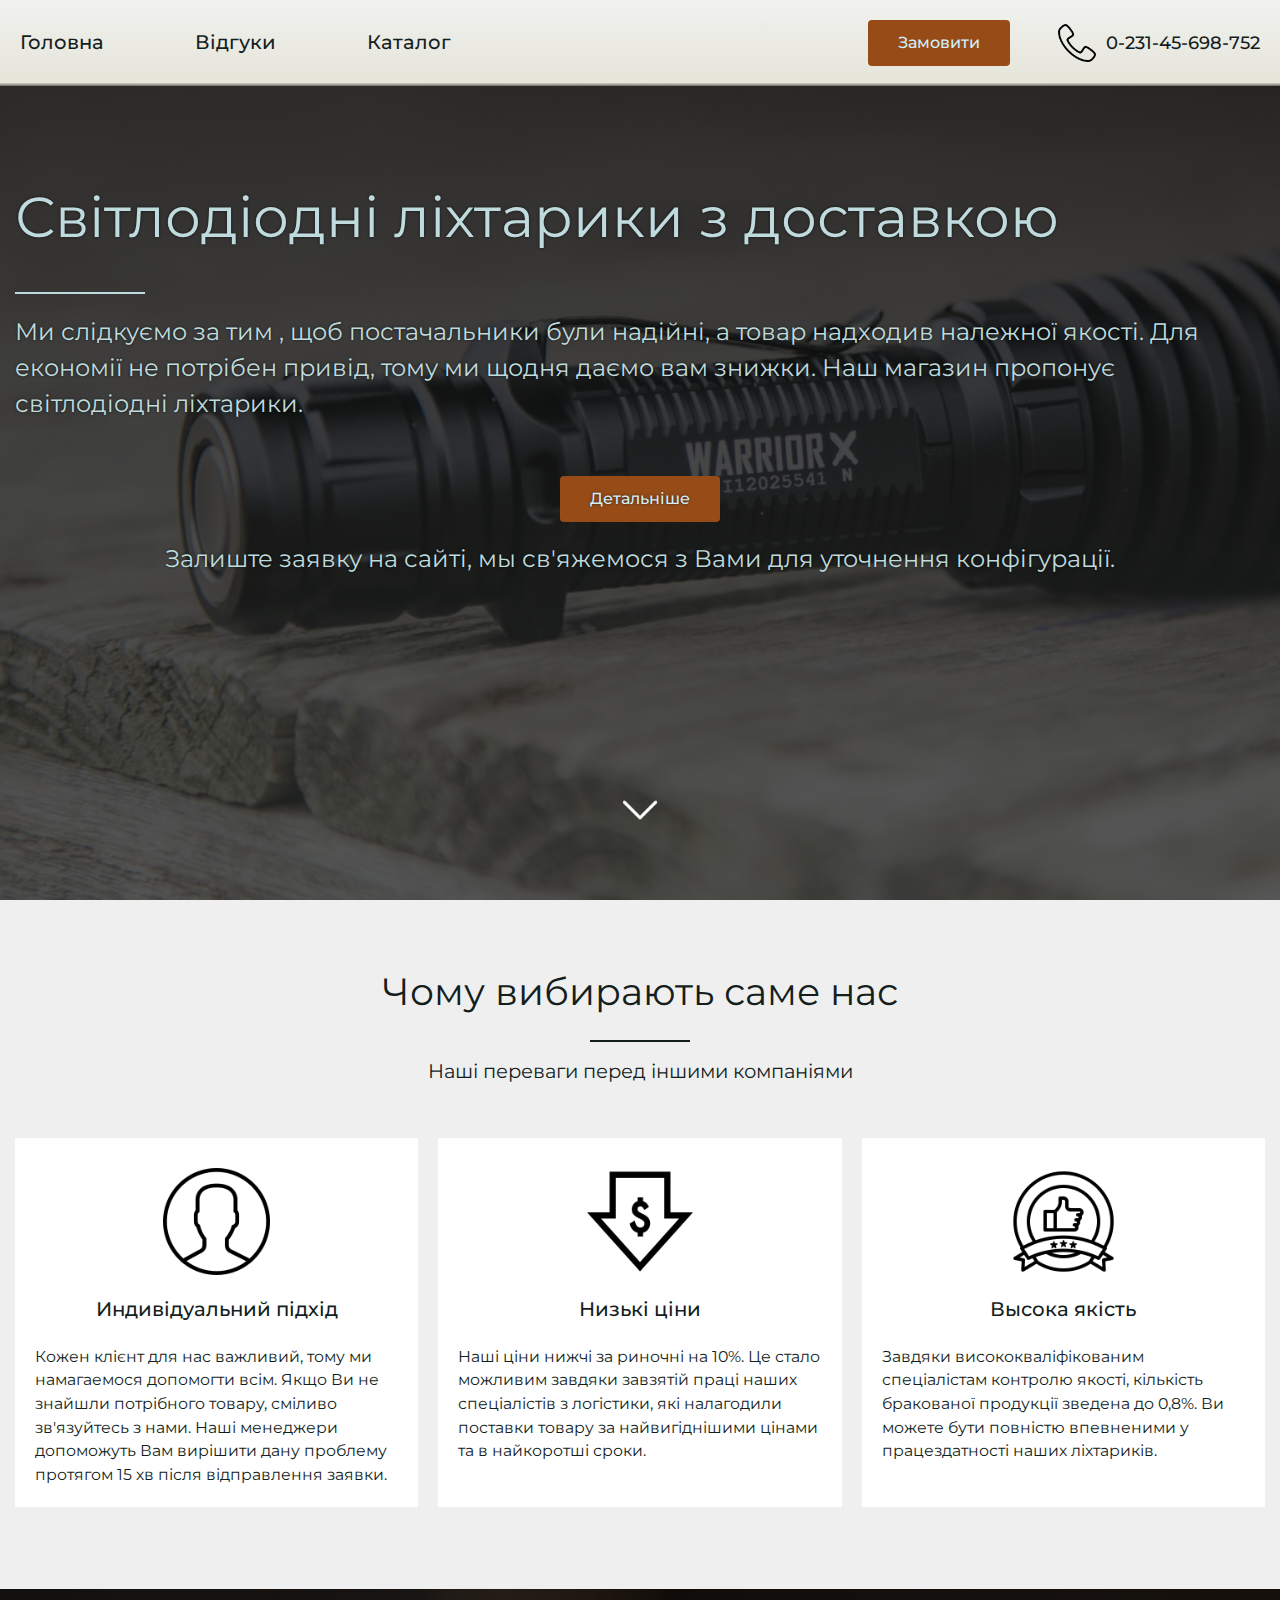
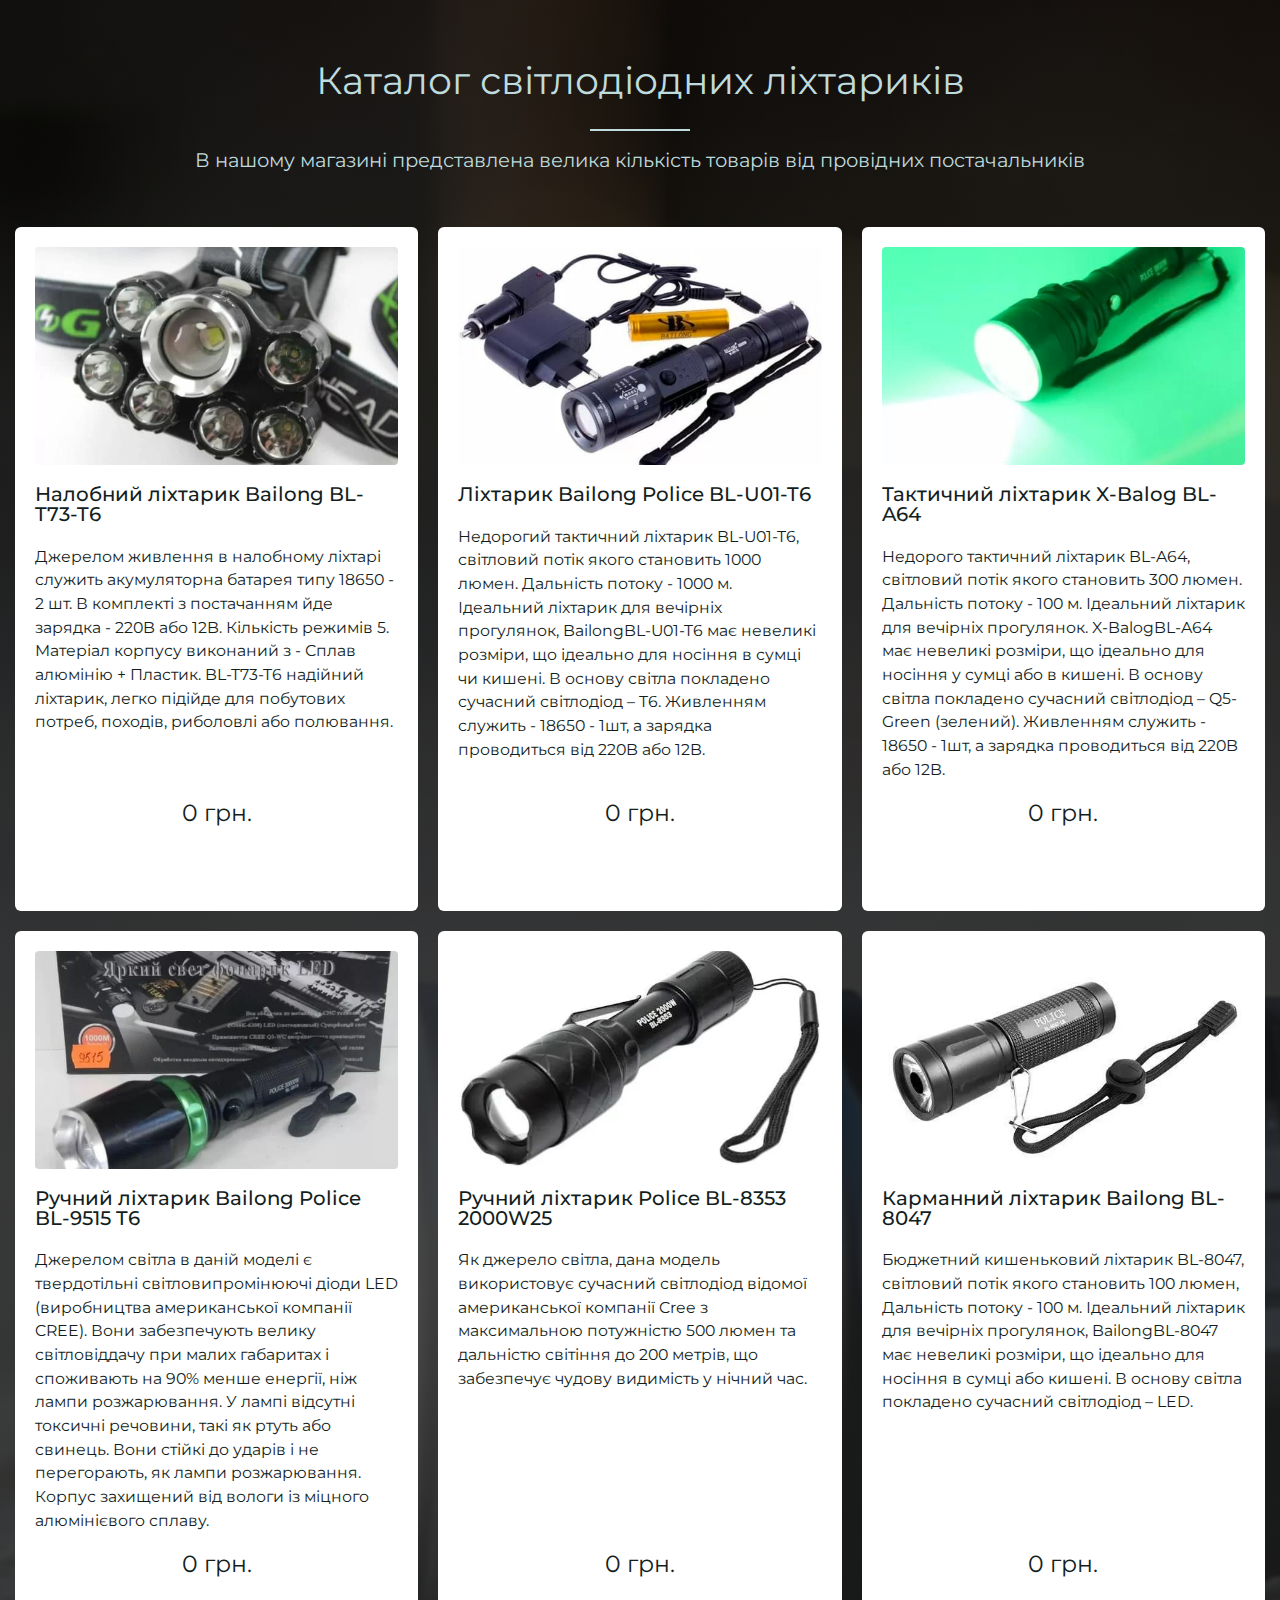
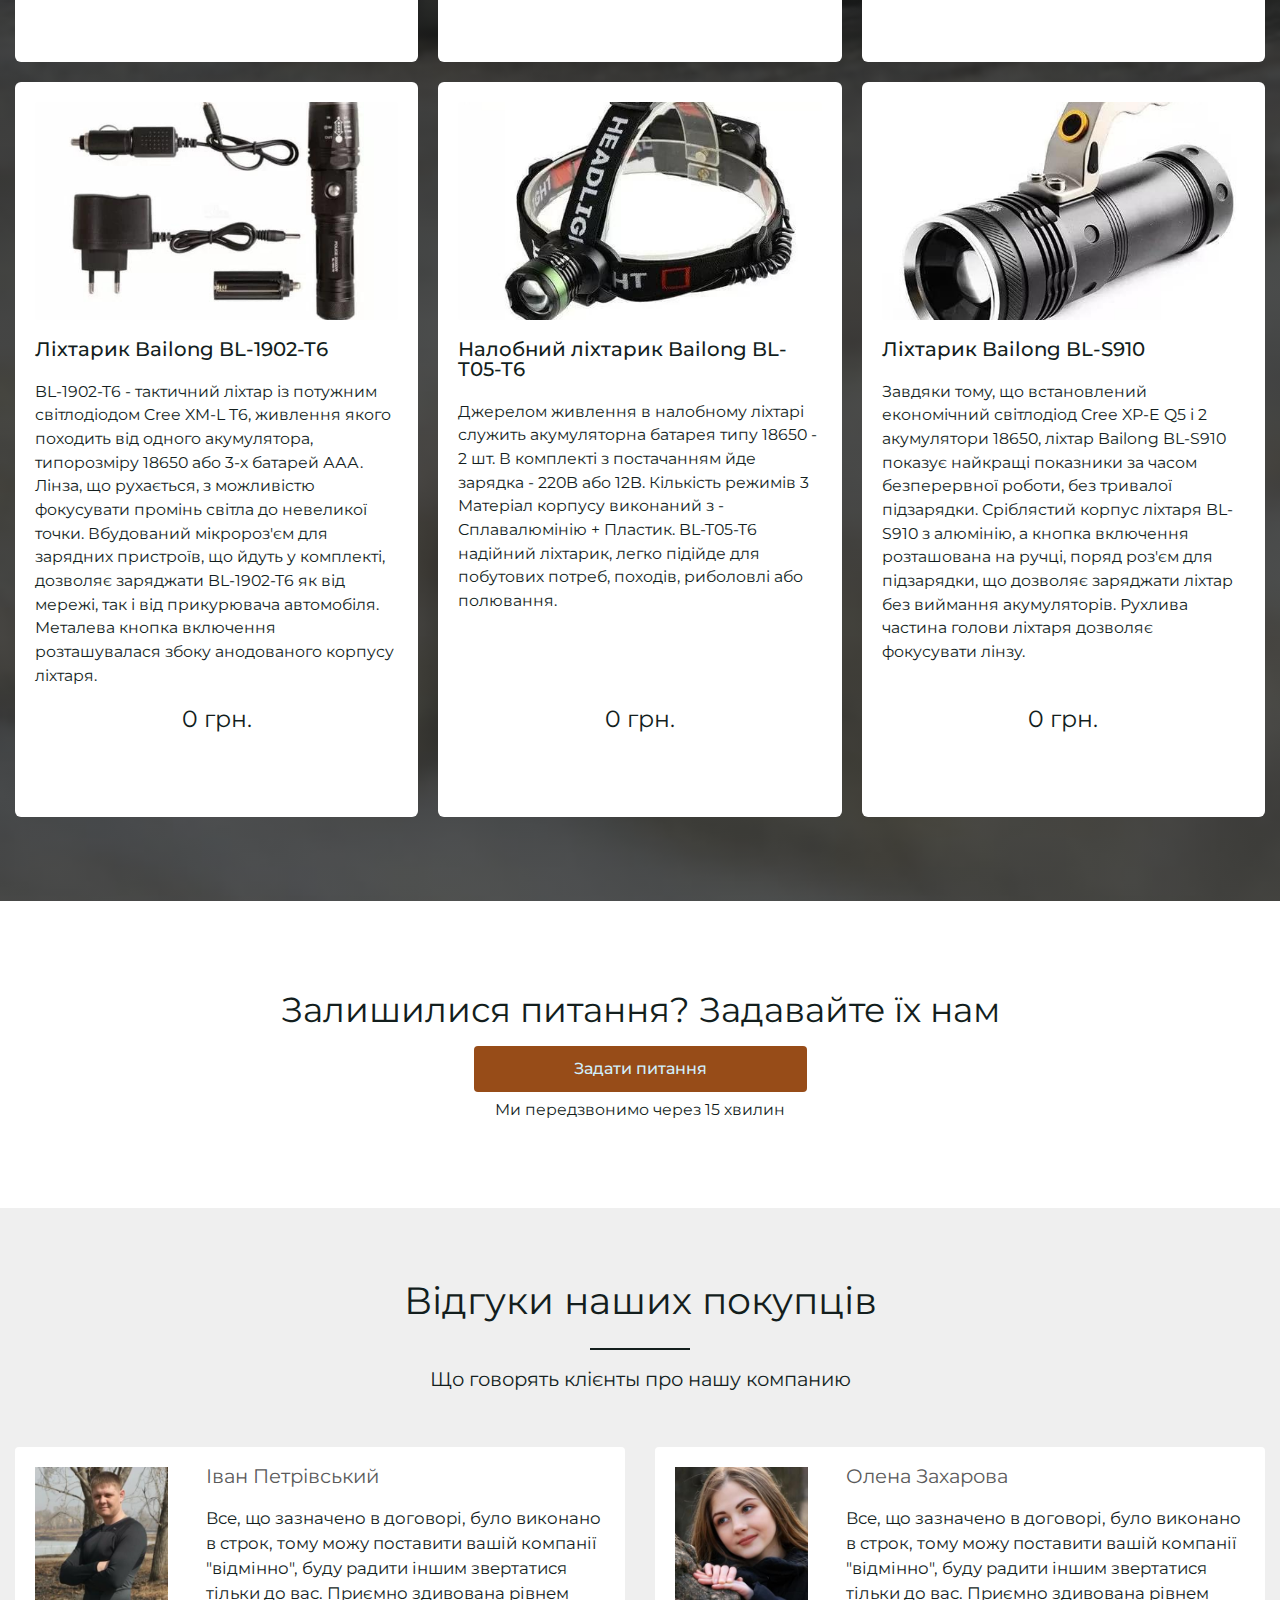
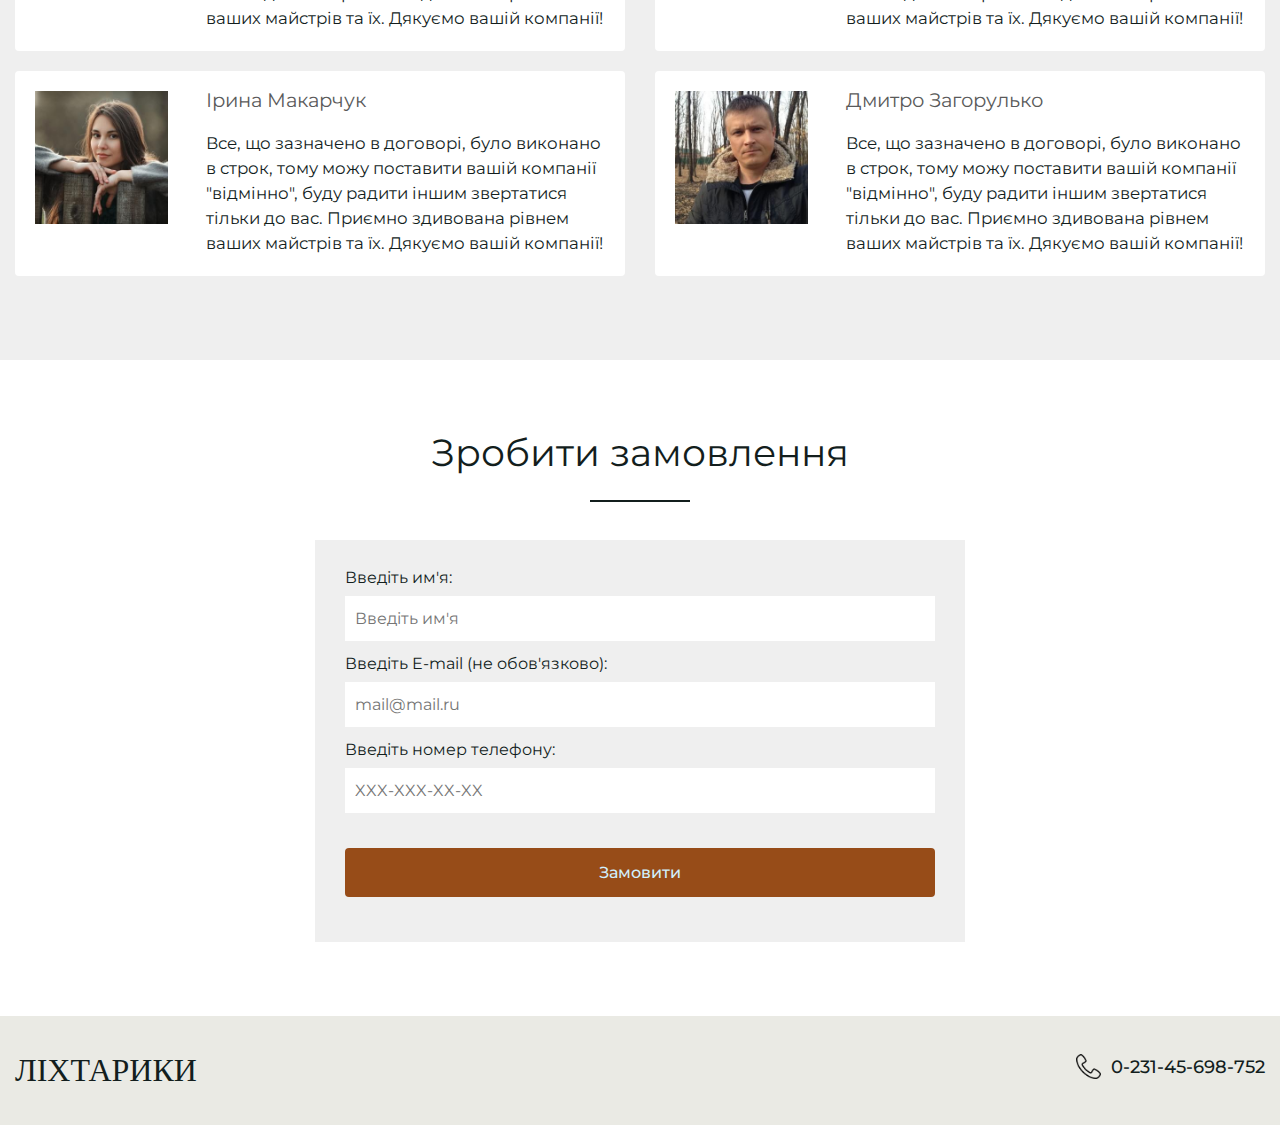
==== commit 0ed34aef: "Add files via upload" ====
--- a/index.html
+++ b/index.html
@@ -2,11 +2,11 @@
 <html lang="ru">
 
 <head>
-	<title>Главная</title>
+	<title>Головна</title>
 	<meta charset="UTF-8">
 	<meta name="format-detection" content="telephone=no">
 	<!-- <style>body{opacity: 0;}</style> -->
-	<link rel="stylesheet" href="css/style.min.css?_v=20220405233659">
+	<link rel="stylesheet" href="css/style.min.css?_v=20220406144422">
 	<link rel="shortcut icon" href="favicon.ico">
 	<!-- <meta name="robots" content="noindex, nofollow"> -->
 	<meta name="viewport" content="width=device-width, initial-scale=1.0">
@@ -14,16 +14,16 @@
 
 <body>
 	<div class="wrapper">
-		<header data-scroll-show="1500" class="header">
+		<header data-scroll-show="500" class="header">
 			<div class="header__container">
 				<div class="header__top top-header">
 					<div class="top-header__left left-header">
 						<div class="left-header__menu menu">
-
+							<button type="button" class=" icon-menu"><span></span></button>
 							<nav class="menu__body">
 								<ul class="menu__list">
-									<li class="menu__item"><a href="index.html" class="menu__link">Главная</a></li>
-									<li class="menu__item"><a href="reviews.html" class="menu__link">Отзывы</a></li>
+									<li class="menu__item"><a href="index.html" class="menu__link">Головна</a></li>
+									<li class="menu__item"><a href="reviews.html" class="menu__link">Відгуки</a></li>
 									<li class="menu__item"><a href="catalog.html" class="menu__link">Каталог</a></li>
 								</ul>
 							</nav>
@@ -33,32 +33,33 @@
 						<a href="#" class="header__logo"><img data-src="#" alt=""></a>
 					</div>
 					<div class="top-header__right right-header">
-						<a href="" data-goto=".zayavka" class="right-header__button button">Заказать</a>
-						<div class="right-header__phone">
+						<a href="" data-goto=".zayavka" class="right-header__button button">Замовити</a>
+						<div data-da=".menu__body,765" class="right-header__phone">
 							<img class="right-header__icon" src="img/icons/phone.png" alt="">
 							<a href="tel:023145698752" class="right-header__number">0-231-45-698-752</a>
 						</div>
 					</div>
 
 				</div>
-				<!-- <button type="button" class="menu__icon icon-menu"><span></span></button> -->
+
 			</div>
 		</header>
 		<main class="page">
 			<section data-fullscreen class="start">
 				<div class="start__container">
 					<h1 class="start__title">
-						Светодиодные фонарики
-						с доставкой
+						Світлодіодні ліхтарики з доставкою
 					</h1>
 					<p class="start__text">
-						Мы заботимся о надёжных поставщиках, качестве товаров и безопасной оплате. Для экономии не нужен повод, поэтому
-						мы каждый день даём вам скидки на популярные товары самых разных категорий. Наш магазин предлагает светодиодные
-						фонарики.
+						Ми слідкуємо за тим , щоб постачальники були надійні, а товар надходив належної якості. Для
+						економії не потрібен привід, тому
+						ми щодня даємо вам знижки. Наш магазин пропонує
+						світлодіодні
+						ліхтарики.
 					</p>
-					<a href="#" data-goto=".zayavka" class="start__button button">Узнать подробнее</a>
+					<a href="#" data-goto=".zayavka" class="start__button button">Детальніше</a>
 					<p class="start__text start__text_bottom">
-						Оставьте заявку на сайте, и мы свяжемся с Вами для уточнения конфигурации
+						Залиште заявку на сайті, мы св'яжемося з Вами для уточнення конфігурації.
 					</p>
 					<div data-goto-header data-goto="#advantage" class="start__down"><img src="img/icons/down-arrow.png" alt="">
 					</div>
@@ -67,22 +68,23 @@
 			<section id="advantage" class="advantage">
 				<div class="advantage__container">
 					<h2 class="advantage__title">
-						Почему выбирают именно нас
+						Чому вибирають саме нас
 					</h2>
 					<h3 class="advantage__subtitle">
-						Наши преимущества перед другими компаниями
+						Наші переваги перед іншими компаніями
 					</h3>
 					<div class="advantage__body body-advantage">
 						<div class="body-advantage__item">
 							<div class="body-advantage__content content-body-advantage">
 								<div class="content-body-advantage__image-ibg"><img src="img/advantage/01.png" alt=""></div>
 								<div class="content-body-advantage__title">
-									Индивидуальный подход
+									Индивідуальний підхід
 								</div>
 								<p class="content-body-advantage__text">
-									Нам важен каждый клиент, по-этому мы стараемся помочь всем.
-									Если Вы не нашли подходящего товара, смело связывайтесь с нами.
-									Наши менеджеры помогут Вам решить данную проблему в кратчайшие сроки.
+									Кожен клієнт для нас важливий, тому ми намагаемося допомогти всім.
+									Якщо Ви не знайшли потрібного товару, сміливо
+									зв'язуйтесь з нами.
+									Наші менеджери допоможуть Вам вирішити дану проблему протягом 15 хв після відправлення заявки.
 								</p>
 							</div>
 						</div>
@@ -90,12 +92,11 @@
 							<div class="body-advantage__content content-body-advantage">
 								<div class="content-body-advantage__image-ibg"><img src="img/advantage/02.png" alt=""></div>
 								<div class="content-body-advantage__title">
-									Низкие цены
+									Низькі ціни
 								</div>
 								<p class="content-body-advantage__text">
-									Наши цены ниже рыночных на 10%. Это стало возможным благодаря внедрению новой немецкой технологии
-									производства. Она способствует экономии потребляемого электричества в процессе производства и сборки,
-									что в свою очередь снижает рыночную стоимость.
+									Наші ціни нижчі за риночні на 10%. Це стало можливим завдяки завзятій праці наших спеціалістів з
+									логістики, які налагодили поставки товару за найвигіднішими цінами та в найкоротші сроки.
 								</p>
 							</div>
 						</div>
@@ -103,202 +104,190 @@
 							<div class="body-advantage__content content-body-advantage">
 								<div class="content-body-advantage__image-ibg"><img src="img/advantage/03.png" alt=""></div>
 								<div class="content-body-advantage__title">
-									Высокое качество
+									Высока якість
 								</div>
 								<p class="content-body-advantage__text">
-									Благодаря высококвалифицированным специалистам контроля качества, количество брака продукции сведено к
-									0.8%.
-									Вы можете быть полностью увереными в работоспособности наших фонариков.
-								</p>
-							</div>
-						</div>
-						<!-- <div class="body-advantage__item">
-				<div class="body-advantage__content content-body-advantage">
-					<div class="content-body-advantage__image-ibg"><img src="img/advantage/03.png" alt=""></div>
-					<div class="content-body-advantage__title">
-						Высокое качество
-					</div>
-					<p class="content-body-advantage__text">
-						Благодаря высококвалифицированным специалистам контроля качества, количество брака продукции сведено к
-						0.8%.
-						Вы можете быть полностью увереными в работоспособности наших фонариков.
-					</p>
-				</div>
-			</div> -->
+									Завдяки висококваліфікованим спеціалістам контролю якості, кількість бракованої продукції зведена до
+									0,8%.
+									Ви можете бути повністю впевненими у працездатності наших ліхтариків.
+								</p>
+							</div>
+						</div>
 					</div>
 				</div>
 			</section>
 			<section class="catalog">
 				<div class="catalog__container">
 					<h2 class="catalog__title">
-						Каталог светодиодных фонариков
+						Каталог світлодіодних ліхтариків
 					</h2>
 					<h3 class="catalog__subtitle">
-						В нашем магазине представлено огромное количество товаров от ведущих поставщиков
+						В нашому магазині представлена велика кількість товарів від провідних постачальників
 					</h3>
 					<div class="catalog__body body-catalog">
 						<div class="body-catalog__item">
 							<div class="item-body-catalog">
-								<a href="" class="item-body-catalog__image-ibg"><img src="img/catalog/0.jpg" alt=""></a>
-								<h3 class="item-body-catalog__title">
-									Налобный фонарь Bailong BL-T73-T6
-								</h3>
-								<p class="item-body-catalog__text">
-									Источником питания в налобном фонаре служит аккумуляторная батарея типа 18650 - 2 шт. В комплекте с
-									поставкой идет зарядка - 220B или 12B. Количество режимов 5 Материал корпуса исполнен из - Сплав
-									алюминия + Пластик. BL-T73-T6 надежный фонарик, легко подойдет для бытовых нужд, походов, рыбалки или
-									охоты.
-								</p>
-								<p class="item-body-catalog__price">
-									0 грн.
-								</p>
-								<a href="page-product-1.html" target="_blank" class="item-body-catalog__button button">Подробнее</a>
+								<a href="page-product-1.html" target="_blank" class="item-body-catalog__image-ibg"><img src="img/catalog/0.jpg" alt=""></a>
+								<h3 class="item-body-catalog__title">
+									Налобний ліхтарик Bailong BL-T73-T6
+								</h3>
+								<p class="item-body-catalog__text">
+									Джерелом живлення в налобному ліхтарі служить акумуляторна батарея типу 18650 - 2 шт. В комплекті з
+									постачанням йде зарядка - 220B або 12B. Кількість режимів 5. Матеріал корпусу виконаний з - Сплав
+									алюмінію + Пластик. BL-T73-T6 надійний ліхтарик, легко підійде для побутових потреб, походів,
+									риболовлі або
+									полювання.
+								</p>
+								<p class="item-body-catalog__price">
+									0 грн.
+								</p>
+								<a href="page-product-1.html" target="_blank" class="item-body-catalog__button button">Детальніше</a>
 							</div>
 						</div>
 						<div class="body-catalog__item">
 							<div class="item-body-catalog">
 								<a href="" class="item-body-catalog__image-ibg"><img src="img/catalog/02.jpg" alt=""></a>
 								<h3 class="item-body-catalog__title">
-									Фонарик Bailong Police BL-U01-T6
-								</h3>
-								<p class="item-body-catalog__text">
-									Недорогой тактический фонарик BL-U01-T6, световой поток которого составляет 1000 люмен, Дальность
-									потока - 1000 м. Идеальный фонарик для вечерних прогулок,BailongBL-U01-T6 имеет не большие размеры,
-									что идеально для ношения в сумке или в кармане. В основу света положен современный светодиод - T6.
-									Питанием служит - 18650 - 1шт,а зарядка производится от 220B или 12B.
-								</p>
-								<p class="item-body-catalog__price">
-									0 грн.
-								</p>
-								<a href="" target="_blank" class="item-body-catalog__button button">Подробнее</a>
+									Ліхтарик Bailong Police BL-U01-T6
+								</h3>
+								<p class="item-body-catalog__text">
+									Недорогий тактичний ліхтарик BL-U01-T6, світловий потік якого становить 1000 люмен. Дальність
+									потоку - 1000 м. Ідеальний ліхтарик для вечірніх прогулянок, BailongBL-U01-T6 має невеликі розміри,
+									що ідеально для носіння в сумці чи кишені. В основу світла покладено сучасний світлодіод – T6.
+									Живленням служить - 18650 - 1шт, а зарядка проводиться від 220B або 12B.
+								</p>
+								<p class="item-body-catalog__price">
+									0 грн.
+								</p>
+								<a href="" target="_blank" class="item-body-catalog__button button">Детальніше</a>
 							</div>
 						</div>
 						<div class="body-catalog__item">
 							<div class="item-body-catalog">
 								<a href="" class="item-body-catalog__image-ibg"><img src="img/catalog/03.jpg" alt=""></a>
 								<h3 class="item-body-catalog__title">
-									Тактический фонарь X-Balog BL-A64
-								</h3>
-								<p class="item-body-catalog__text">
-									Недорогой тактический фонарик BL-A64, световой поток которого составляет 300 люмен, Дальность потока -
-									100 м. Идеальный фонарик для вечерних прогулок,X-BalogBL-A64 имеет не большие размеры, что идеально
-									для ношения в сумке или в кармане. В основу света положен современный светодиод - Q5-Green (зеленый).
-									Питанием служит - 18650 - 1шт,а зарядка производится от 220B или 12B.
-								</p>
-								<p class="item-body-catalog__price">
-									0 грн.
-								</p>
-								<a href="" target="_blank" class="item-body-catalog__button button">Подробнее</a>
+									Тактичний ліхтарик X-Balog BL-A64
+								</h3>
+								<p class="item-body-catalog__text">
+									Недорого тактичний ліхтарик BL-A64, світловий потік якого становить 300 люмен. Дальність потоку -
+									100 м. Ідеальний ліхтарик для вечірніх прогулянок. X-BalogBL-A64 має невеликі розміри, що ідеально
+									для носіння у сумці або в кишені. В основу світла покладено сучасний світлодіод – Q5-Green (зелений).
+									Живленням служить - 18650 - 1шт, а зарядка проводиться від 220B або 12B.
+								</p>
+								<p class="item-body-catalog__price">
+									0 грн.
+								</p>
+								<a href="" target="_blank" class="item-body-catalog__button button">Детальніше</a>
 							</div>
 						</div>
 						<div class="body-catalog__item">
 							<div class="item-body-catalog">
 								<a href="" class="item-body-catalog__image-ibg"><img src="img/catalog/04.jpg" alt=""></a>
 								<h3 class="item-body-catalog__title">
-									Ручной фонарик Bailong Police BL-9515 T6
-								</h3>
-								<p class="item-body-catalog__text">
-									Источником света в данной модели является твердотельные светоизлучающие диоды LED (производства
-									американской компании CREE). Они обеспечивают большую светоотдачу при малых габаритах и потребляют на
-									90% меньше энергии в сравнении с лампами накаливания. В лампе
-									отсутствуют токсические вещества, такие как ртуть или свинец. Они устойчивы к ударам и не перегорают,
-									как лампы накаливания. Корпус влагозащищенный из прочного алюминиевого сплава .
-								</p>
-								<p class="item-body-catalog__price">
-									0 грн.
-								</p>
-								<a href="" target="_blank" class="item-body-catalog__button button">Подробнее</a>
+									Ручний ліхтарик Bailong Police BL-9515 T6
+								</h3>
+								<p class="item-body-catalog__text">
+									Джерелом світла в даній моделі є твердотільні світловипромінюючі діоди LED (виробництва американської
+									компанії CREE). Вони забезпечують велику світловіддачу при малих габаритах і споживають на 90% менше
+									енергії, ніж лампи розжарювання. У лампі відсутні токсичні речовини, такі як ртуть або свинець. Вони
+									стійкі до ударів і не перегорають, як лампи розжарювання. Корпус захищений від вологи із міцного
+									алюмінієвого сплаву.
+								</p>
+								<p class="item-body-catalog__price">
+									0 грн.
+								</p>
+								<a href="" target="_blank" class="item-body-catalog__button button">Детальніше</a>
 							</div>
 						</div>
 						<div class="body-catalog__item">
 							<div class="item-body-catalog">
 								<a href="" class="item-body-catalog__image-ibg"><img src="img/catalog/05.jpg" alt=""></a>
 								<h3 class="item-body-catalog__title">
-									Фонарик ручной Police BL-8353 2000W25
-								</h3>
-								<p class="item-body-catalog__text">
-									Как источник света, данная модель использует современный светодиод известной американской компании
-									Cree с максимальной мощностью 500 люмен и дальностью свечения до 200 метров, что обеспечивает отличную
-									видимость в ночное время.
-								</p>
-								<p class="item-body-catalog__price">
-									0 грн.
-								</p>
-								<a href="" target="_blank" class="item-body-catalog__button button">Подробнее</a>
+									Ручний ліхтарик Police BL-8353 2000W25
+								</h3>
+								<p class="item-body-catalog__text">
+									Як джерело світла, дана модель використовує сучасний світлодіод відомої американської компанії Cree з
+									максимальною потужністю 500 люмен та дальністю світіння до 200 метрів, що забезпечує чудову видимість
+									у нічний час.
+								</p>
+								<p class="item-body-catalog__price">
+									0 грн.
+								</p>
+								<a href="" target="_blank" class="item-body-catalog__button button">Детальніше</a>
 							</div>
 						</div>
 						<div class="body-catalog__item">
 							<div class="item-body-catalog">
 								<a href="" class="item-body-catalog__image-ibg"><img src="img/catalog/06.jpg" alt=""></a>
 								<h3 class="item-body-catalog__title">
-									Карманный фонарь Bailong BL-8047
-								</h3>
-								<p class="item-body-catalog__text">
-									Бюджетный карманный фонарик BL-8047, световой поток которого составляет 100 люмен, Дальность потока -
-									100 м. Идеальный фонарик для вечерних прогулок,BailongBL-8047 имеет не большие размеры, что идеально
-									для ношения в сумке или в кармане. В основу света положен современный светодиод - LED. Питанием служит
-									- ,а зарядка производится от .
-								</p>
-								<p class="item-body-catalog__price">
-									0 грн.
-								</p>
-								<a href="" target="_blank" class="item-body-catalog__button button">Подробнее</a>
+									Карманний ліхтарик Bailong BL-8047
+								</h3>
+								<p class="item-body-catalog__text">
+									Бюджетний кишеньковий ліхтарик BL-8047, світловий потік якого становить 100 люмен, Дальність потоку -
+									100 м. Ідеальний ліхтарик для вечірніх прогулянок, BailongBL-8047 має невеликі розміри, що ідеально
+									для носіння в сумці або кишені. В основу світла покладено сучасний світлодіод – LED.
+								</p>
+								<p class="item-body-catalog__price">
+									0 грн.
+								</p>
+								<a href="" target="_blank" class="item-body-catalog__button button">Детальніше</a>
 							</div>
 						</div>
 						<div class="body-catalog__item">
 							<div class="item-body-catalog">
 								<a href="" class="item-body-catalog__image-ibg"><img src="img/catalog/07.jpg" alt=""></a>
 								<h3 class="item-body-catalog__title">
-									Фонарь Bailong BL-1902-T6
-								</h3>
-								<p class="item-body-catalog__text">
-									BL-1902-T6 - тактический фонарь с мощным светодиодом Cree XM-L T6, питание которого происходит от
-									одного аккумулятора, типоразмера 18650 или 3-х батареек ААА. Плавно двигающаяся линза, с возможностью
-									фокусировать луч света до небольшой точки. Встроенный микроразъем для зарядных устройств идущих в
-									комплекте, позволяет заряжать BL-1902-T6 как от сети, так и от прикуривателя автомобиля. Металлическая
-									кнопка включения расположилась сборку анодированного корпуса фонаря.
-								</p>
-								<p class="item-body-catalog__price">
-									0 грн.
-								</p>
-								<a href="" target="_blank" class="item-body-catalog__button button">Подробнее</a>
+									Ліхтарик Bailong BL-1902-T6
+								</h3>
+								<p class="item-body-catalog__text">
+									BL-1902-T6 - тактичний ліхтар із потужним світлодіодом Cree XM-L T6, живлення якого походить від
+									одного акумулятора, типорозміру 18650 або 3-х батарей ААА. Лінза, що рухається, з можливістю
+									фокусувати промінь світла до невеликої точки. Вбудований мікророз'єм для зарядних пристроїв, що йдуть
+									у комплекті, дозволяє заряджати BL-1902-T6 як від мережі, так і від прикурювача автомобіля. Металева
+									кнопка включення розташувалася збоку анодованого корпусу ліхтаря.
+								</p>
+								<p class="item-body-catalog__price">
+									0 грн.
+								</p>
+								<a href="" target="_blank" class="item-body-catalog__button button">Детальніше</a>
 							</div>
 						</div>
 						<div class="body-catalog__item">
 							<div class="item-body-catalog">
 								<a href="" class="item-body-catalog__image-ibg"><img src="img/catalog/08.jpg" alt=""></a>
 								<h3 class="item-body-catalog__title">
-									Налобный фонарь Bailong BL-T05-T6
-								</h3>
-								<p class="item-body-catalog__text">
-									Источником питания в налобном фонаре служит аккумуляторная батарея типа 18650 - 2 шт. В комплекте с
-									поставкой идет зарядка - 220B или 12B. Количество режимов 3 Материал корпуса исполнен из - Сплав
-									алюминия + Пластик. BL-T05-T6 надежный фонарик, легко подойдет для бытовых нужд, походов, рыбалки или
-									охоты.
-								</p>
-								<p class="item-body-catalog__price">
-									0 грн.
-								</p>
-								<a href="" target="_blank" class="item-body-catalog__button button">Подробнее</a>
+									Налобний ліхтарик Bailong BL-T05-T6
+								</h3>
+								<p class="item-body-catalog__text">
+									Джерелом живлення в налобному ліхтарі служить акумуляторна батарея типу 18650 - 2 шт. В комплекті з
+									постачанням йде зарядка - 220B або 12B. Кількість режимів 3 Матеріал корпусу виконаний з -
+									Сплавалюмінію + Пластик. BL-T05-T6 надійний ліхтарик, легко підійде для побутових потреб, походів,
+									риболовлі або
+									полювання.
+								</p>
+								<p class="item-body-catalog__price">
+									0 грн.
+								</p>
+								<a href="" target="_blank" class="item-body-catalog__button button">Детальніше</a>
 							</div>
 						</div>
 						<div class="body-catalog__item">
 							<div class="item-body-catalog">
 								<a href="" class="item-body-catalog__image-ibg"><img src="img/catalog/09.jpg" alt=""></a>
 								<h3 class="item-body-catalog__title">
-									Фонарь Bailong BL-S910
-								</h3>
-								<p class="item-body-catalog__text">
-									Благодаря тому что установлен экономичный светодиод Cree XP-E Q5 и 2 аккумулятора 18650, фонарь
-									Bailong BL-S910 показывает лучшие показатели по времени беспрерывной работы, без длительной
-									подзарядки. Серебристый корпус фонаря BL-S910 из алюминия, а кнопка включения расположена на ручке,
-									рядом разъем для подзарядки, позволяющий заряжать фонарь не вынимания аккумуляторов. Подвижная часть
-									головы фонаря дает возможность фокусировать линзу.
-								</p>
-								<p class="item-body-catalog__price">
-									0 грн.
-								</p>
-								<a href="" target="_blank" class="item-body-catalog__button button">Подробнее</a>
+									Ліхтарик Bailong BL-S910
+								</h3>
+								<p class="item-body-catalog__text">
+									Завдяки тому, що встановлений економічний світлодіод Cree XP-E Q5 і 2 акумулятори 18650, ліхтар
+									Bailong BL-S910 показує найкращі показники за часом безперервної роботи, без тривалої підзарядки.
+									Сріблястий корпус ліхтаря BL-S910 з алюмінію, а кнопка включення розташована на ручці, поряд роз'єм
+									для підзарядки, що дозволяє заряджати ліхтар без виймання акумуляторів. Рухлива частина голови ліхтаря
+									дозволяє фокусувати лінзу.
+								</p>
+								<p class="item-body-catalog__price">
+									0 грн.
+								</p>
+								<a href="" target="_blank" class="item-body-catalog__button button">Детальніше</a>
 							</div>
 						</div>
 					</div>
@@ -307,21 +296,21 @@
 			<section class="quostions">
 				<div class="quostions__container">
 					<h2 class="quostions__title">
-						Остались вопросы? Задавайте их нам
+						Залишилися питання? Задавайте їх нам
 					</h2>
-					<a href="" data-goto=".zayavka" class="quostions__button button">Задать вопрос</a>
+					<a href="" data-goto=".zayavka" class="quostions__button button">Задати питання</a>
 					<p class="quostions__subtitle">
-						Мы перезвоним через 15 минут
+						Ми передзвонимо через 15 хвилин
 					</p>
 				</div>
 			</section>
 			<section class="reviews" id="reviews">
 				<div class="reviews__container">
 					<h2 class="reviews__title">
-						Отзывы наших покупателей
+						Відгуки наших покупців
 					</h2>
 					<h3 class="reviews__subtitle">
-						Что говорят клиенты о нашей компании
+						Що говорять клієнты про нашу компанию
 					</h3>
 					<div class="reviews__body body-reviews">
 						<div class="body-reviews__item ">
@@ -331,14 +320,12 @@
 								</div>
 								<div class="item-body-reviews__right">
 									<div class="item-body-reviews__name">
-										Иванов Иван
+										Іван Петрівський
 									</div>
 									<div class="item-body-reviews__text">
-										Все что указано в договоре, было выполнено в срок, поэтому могу поставить вашей компании "отлично"
-										и
-										советовать другим обращаться только к вам. Приятно удивлена уровнем ваших мастеров и их
-										дисциплиной.
-										Спасибо вашей компании!
+										Все, що зазначено в договорі, було виконано в строк, тому можу поставити вашій компанії "відмінно",
+										буду радити іншим звертатися тільки до вас. Приємно здивована рівнем ваших майстрів та їх. Дякуємо
+										вашій компанії!
 									</div>
 								</div>
 							</div>
@@ -350,14 +337,12 @@
 								</div>
 								<div class="item-body-reviews__right">
 									<div class="item-body-reviews__name">
-										Алена Иванова
+										Олена Захарова
 									</div>
 									<div class="item-body-reviews__text">
-										Все что указано в договоре, было выполнено в срок, поэтому могу поставить вашей компании "отлично"
-										и
-										советовать другим обращаться только к вам. Приятно удивлена уровнем ваших мастеров и их
-										дисциплиной.
-										Спасибо вашей компании!
+										Все, що зазначено в договорі, було виконано в строк, тому можу поставити вашій компанії "відмінно",
+										буду радити іншим звертатися тільки до вас. Приємно здивована рівнем ваших майстрів та їх. Дякуємо
+										вашій компанії!
 									</div>
 								</div>
 							</div>
@@ -369,14 +354,12 @@
 								</div>
 								<div class="item-body-reviews__right">
 									<div class="item-body-reviews__name">
-										Ирина Макарова
+										Ірина Макарчук
 									</div>
 									<div class="item-body-reviews__text">
-										Все что указано в договоре, было выполнено в срок, поэтому могу поставить вашей компании "отлично"
-										и
-										советовать другим обращаться только к вам. Приятно удивлена уровнем ваших мастеров и их
-										дисциплиной.
-										Спасибо вашей компании!
+										Все, що зазначено в договорі, було виконано в строк, тому можу поставити вашій компанії "відмінно",
+										буду радити іншим звертатися тільки до вас. Приємно здивована рівнем ваших майстрів та їх. Дякуємо
+										вашій компанії!
 									</div>
 								</div>
 							</div>
@@ -388,14 +371,12 @@
 								</div>
 								<div class="item-body-reviews__right">
 									<div class="item-body-reviews__name">
-										Дмитрий Константинов
+										Дмитро Загорулько
 									</div>
 									<div class="item-body-reviews__text">
-										Все что указано в договоре, было выполнено в срок, поэтому могу поставить вашей компании "отлично"
-										и
-										советовать другим обращаться только к вам. Приятно удивлена уровнем ваших мастеров и их
-										дисциплиной.
-										Спасибо вашей компании!
+										Все, що зазначено в договорі, було виконано в строк, тому можу поставити вашій компанії "відмінно",
+										буду радити іншим звертатися тільки до вас. Приємно здивована рівнем ваших майстрів та їх. Дякуємо
+										вашій компанії!
 									</div>
 								</div>
 							</div>
@@ -406,27 +387,25 @@
 			<section class="zayavka">
 				<div class="zayavka__container">
 					<h2 class="zayavka__title">
-						Оставить заявку
+						Зробити замовлення
 					</h2>
 					<form action="#" class="zayavka__form form-zayavka">
 						<div class="form-zayavka__line">
-							<label for="name" class="form-zayavka__label">Введите имя:</label>
-							<input id="name" type="text" placeholder="Введите имя" class="form-zayavka__input">
+							<label for="name" class="form-zayavka__label">Введіть им'я:</label>
+							<input id="name" type="text" placeholder="Введіть им'я" class="form-zayavka__input">
 						</div>
 						<div class="form-zayavka__line">
-							<label for="email" class="form-zayavka__label">Введите E-mail (не обязательно):</label>
+							<label for="email" class="form-zayavka__label">Введіть E-mail (не обов'язково):</label>
 							<input id="email" type="email" placeholder="mail@mail.ru" class="form-zayavka__input">
 						</div>
 						<div class="form-zayavka__line">
-							<label for="tel" class="form-zayavka__label">Введите номер телефона:</label>
+							<label for="tel" class="form-zayavka__label">Введіть номер телефону:</label>
 							<input id="tel" type="text" placeholder="XXX-XXX-XX-XX" class="form-zayavka__input">
 						</div>
 						<div class="form-zayavka__line">
-							<button class="form-zayavka__button button">Заказать</button>
+							<button class="form-zayavka__button button">Замовити</button>
 						</div>
 						<div class="form-zayavka__line">
-							<div class="form-zayavka__confiden">Нажимая на кнопку, Вы принимаете <a href="#">Положение</a> и <a href="#">Согласие
-								</a> на обработку персональных данных.</div>
 						</div>
 
 					</form>
@@ -437,7 +416,7 @@
 			<div class="footer__container">
 				<div class="footer__left left-footer">
 					<div class="left-footer__logo">
-						ФОНАРИКИ
+						<a href="index.html">ЛІХТАРИКИ</a>
 					</div>
 				</div>
 				<div class="footer__right right-footer ">
@@ -459,7 +438,7 @@
 			</div>
 		</div>
 	</div>
-	<script src="js/app.min.js?_v=20220405233659"></script>
+	<script src="js/app.min.js?_v=20220406144422"></script>
 </body>
 
 </html>--- a/css/style.min.css
+++ b/css/style.min.css
@@ -1 +1 @@
-@charset "UTF-8";@font-face{font-family:Montserrat;font-display:swap;src:url(../fonts/Montserrat-Bold.woff2) format("woff2"),url(../fonts/Montserrat-Bold.woff) format("woff");font-weight:700;font-style:normal}@font-face{font-family:Montserrat;font-display:swap;src:url(../fonts/Montserrat-Medium.woff2) format("woff2"),url(../fonts/Montserrat-Medium.woff) format("woff");font-weight:500;font-style:normal}@font-face{font-family:Montserrat;font-display:swap;src:url(../fonts/Montserrat-Regular.woff2) format("woff2"),url(../fonts/Montserrat-Regular.woff) format("woff");font-weight:400;font-style:normal}@font-face{font-family:Montserrat;font-display:swap;src:url(../fonts/Montserrat-SemiBold.woff2) format("woff2"),url(../fonts/Montserrat-SemiBold.woff) format("woff");font-weight:600;font-style:normal}@font-face{font-family:OpenSans;font-display:swap;src:url(../fonts/OpenSans-SemiBold.woff2) format("woff2"),url(../fonts/OpenSans-SemiBold.woff) format("woff");font-weight:600;font-style:normal}*{padding:0;margin:0;border:0}*,:after,:before{-webkit-box-sizing:border-box;box-sizing:border-box}body,html{height:100%;min-width:320px}body{color:#131e1d;line-height:1;font-family:Montserrat;font-size:1rem;-ms-text-size-adjust:100%;-moz-text-size-adjust:100%;-webkit-text-size-adjust:100%;-webkit-font-smoothing:antialiased;-moz-osx-font-smoothing:grayscale}button,input,textarea{font-family:Montserrat;font-size:inherit}button{cursor:pointer;color:inherit;background-color:inherit}a{color:inherit}a:link,a:visited{text-decoration:none}a:hover{text-decoration:none}ul li{list-style:none}img{vertical-align:top}h1,h2,h3,h4,h5,h6{font-weight:inherit;font-size:inherit}.lock body{overflow:hidden;-ms-touch-action:none;touch-action:none}.wrapper{min-height:100%;display:-webkit-box;display:-ms-flexbox;display:flex;-webkit-box-orient:vertical;-webkit-box-direction:normal;-ms-flex-direction:column;flex-direction:column;overflow:hidden}.wrapper>main{-webkit-box-flex:1;-ms-flex:1 1 auto;flex:1 1 auto}.wrapper>*{min-width:0}[class*=__container]{max-width:85.625rem;-webkit-box-sizing:content-box;box-sizing:content-box;margin:0 auto;padding:0 .9375rem}body::after{content:"";background-color:rgba(0,0,0,.5);position:fixed;width:100%;height:100%;top:0;left:0;opacity:0;-webkit-transition:opacity .8s ease 0s;-o-transition:opacity .8s ease 0s;transition:opacity .8s ease 0s;pointer-events:none;z-index:149}body.popup-show::after{opacity:1}.popup{position:fixed;top:0;left:0;bottom:0;right:0;padding:30px 10px;-webkit-transition:visibility .8s ease 0s;-o-transition:visibility .8s ease 0s;transition:visibility .8s ease 0s;visibility:hidden;pointer-events:none}.popup_show{z-index:150;visibility:visible;overflow:auto;pointer-events:auto}.popup_show .popup__content{visibility:visible;-webkit-transform:scale(1);-ms-transform:scale(1);transform:scale(1)}.popup__wrapper{display:-webkit-box;display:-ms-flexbox;display:flex;-webkit-box-orient:vertical;-webkit-box-direction:normal;-ms-flex-direction:column;flex-direction:column;-webkit-box-align:center;-ms-flex-align:center;align-items:center;min-height:100%;-webkit-box-flex:1;-ms-flex:1 1 auto;flex:1 1 auto;width:100%;display:flex;-webkit-box-pack:center;-ms-flex-pack:center;justify-content:center;align-items:center}.popup__content{visibility:hidden;-webkit-transform:scale(0);-ms-transform:scale(0);transform:scale(0);-webkit-transition:-webkit-transform .3s ease 0s;transition:-webkit-transform .3s ease 0s;-o-transition:transform .3s ease 0s;transition:transform .3s ease 0s;transition:transform .3s ease 0s,-webkit-transform .3s ease 0s;background-color:#eee;padding:20px;width:100%;max-width:900px;border-radius:20px}.lock .popup__content{visibility:visible}.tabs__navigation{display:-webkit-box;display:-ms-flexbox;display:flex;-ms-flex-wrap:wrap;flex-wrap:wrap;position:relative}.tabs__navigation::after{content:"";width:100%;height:2px;background-color:rgba(235,235,229,.801);position:absolute;bottom:0;left:0}.tabs__title{padding:.625rem 0;font-weight:500;position:relative;z-index:1}.tabs__title._tab-active{color:#974c18}.tabs__title._tab-active::after{content:"";width:100%;height:2px;background-color:#974c18;position:absolute;bottom:0;left:0;z-index:2}.tabs__content{padding:1.5625rem 0}.tabs__body{background-color:#efefef;padding:0 1.875rem;border-radius:8px}[data-fullscreen]{min-height:100vh}.touch [data-fullscreen]{min-height:calc(var(--vh,1vh) * 100)}[class*=-ibg]{position:relative}[class*=-ibg] img{position:absolute;width:100%;height:100%;top:0;left:0;-o-object-fit:cover;object-fit:cover}[class*=-ibg_contain] img{-o-object-fit:contain;object-fit:contain}.button{display:-webkit-inline-box;display:-ms-inline-flexbox;display:inline-flex;-webkit-box-align:center;-ms-flex-align:center;align-items:center;-webkit-box-pack:center;-ms-flex-pack:center;justify-content:center;padding:15px 30px;background-color:#974c18;-ms-flex-item-align:center;-ms-grid-row-align:center;align-self:center;border-radius:4px;color:#d1f0fd;-webkit-transition:all .2s ease 0s;-o-transition:all .2s ease 0s;transition:all .2s ease 0s;font-weight:500}.title{text-align:center;margin-bottom:20px;position:relative;line-height:1.5;z-index:5}.title::after{content:"";display:block;width:100px;height:2px;margin:0 auto;background-color:#131e1d;position:relative;z-index:5}.header{position:absolute;width:100%;top:0;left:0;z-index:6;background:#f1f1ef;background:-webkit-gradient(linear,left top,left bottom,from(#f1f1ef),color-stop(96%,#e5e5da),to(rgba(218,218,199,.3729866947)));background:-o-linear-gradient(top,#f1f1ef 0,#e5e5da 96%,rgba(218,218,199,.3729866947) 100%);background:linear-gradient(180deg,#f1f1ef 0,#e5e5da 96%,rgba(218,218,199,.3729866947) 100%);padding:10px 0}.header__top{min-height:3.75rem;padding:.625rem .3125rem}.header._header-scroll{position:fixed;top:-200px}.header._header-show{top:0;-webkit-transition:all .2s ease 0s;-o-transition:all .2s ease 0s;transition:all .2s ease 0s}.top-header{display:-webkit-box;display:-ms-flexbox;display:flex;-webkit-box-align:center;-ms-flex-align:center;align-items:center;-ms-flex-wrap:wrap;flex-wrap:wrap}.top-header__left{-webkit-box-flex:1;-ms-flex:1 1 auto;flex:1 1 auto;padding-right:10px}.menu__list{display:-webkit-box;display:-ms-flexbox;display:flex;-webkit-box-align:center;-ms-flex-align:center;align-items:center;-ms-flex-wrap:wrap;flex-wrap:wrap;width:100%}.menu__link{-webkit-transition:all .2s ease 0s;-o-transition:all .2s ease 0s;transition:all .2s ease 0s;border-bottom:1px solid transparent;padding-bottom:5px;padding-top:5px;font-weight:500}.right-header{display:-webkit-box;display:-ms-flexbox;display:flex;-webkit-column-gap:50px;-moz-column-gap:50px;column-gap:50px;-ms-flex-item-align:stretch;-ms-grid-row-align:stretch;align-self:stretch}.right-header__phone{display:-webkit-box;display:-ms-flexbox;display:flex;row-gap:10px;-webkit-box-pack:center;-ms-flex-pack:center;justify-content:center;-webkit-box-align:center;-ms-flex-align:center;align-items:center;-webkit-column-gap:10px;-moz-column-gap:10px;column-gap:10px}.right-header__phone:hover .right-header__icon{-webkit-animation:tuda-suda 1s infinite ease;animation:tuda-suda 1s infinite ease}.right-header__phone p{font-weight:500}.right-header__icon{max-width:38px}.right-header__number{font-size:1.125rem;font-weight:500;-webkit-transition:all .2s ease 0s;-o-transition:all .2s ease 0s;transition:all .2s ease 0s}@-webkit-keyframes tuda-suda{0%{-webkit-transform:rotate(0);transform:rotate(0)}50%{-webkit-transform:rotate(5deg);transform:rotate(5deg)}100%{-webkit-transform:rotate(0);transform:rotate(0)}}@keyframes tuda-suda{0%{-webkit-transform:rotate(0);transform:rotate(0)}50%{-webkit-transform:rotate(5deg);transform:rotate(5deg)}100%{-webkit-transform:rotate(0);transform:rotate(0)}}.footer{background-color:#eaeae4}.footer__container{display:-webkit-box;display:-ms-flexbox;display:flex;-ms-flex-wrap:wrap;flex-wrap:wrap}.footer__left{-webkit-box-flex:1;-ms-flex:1 1 auto;flex:1 1 auto}.left-footer__logo{font-weight:400;font-size:2rem;font-family:"Open Sans"}.right-footer__phone{display:-webkit-box;display:-ms-flexbox;display:flex;row-gap:10px;-webkit-box-pack:center;-ms-flex-pack:center;justify-content:center;-webkit-box-align:center;-ms-flex-align:center;align-items:center;-webkit-column-gap:10px;-moz-column-gap:10px;column-gap:10px}.right-footer__phone:hover .right-footer__icon{-webkit-animation:tuda-suda 1s infinite linear;animation:tuda-suda 1s infinite linear}.right-footer__phone p{font-weight:500}.right-footer__icon{max-width:25px}.right-footer__number{font-size:1.125rem;font-weight:500;-webkit-transition:all .2s ease 0s;-o-transition:all .2s ease 0s;transition:all .2s ease 0s}.start{color:#bfdbde;text-shadow:0 0 3px rgba(0,0,0,.63);background:url(../img/start/bg.png) 0 0/cover no-repeat;position:relative;z-index:5}.start::after{content:"";width:100%;height:100%;background:-webkit-gradient(linear,left top,left bottom,from(rgba(0,0,0,.8)),to(rgba(44,46,46,.8)));background:-o-linear-gradient(top,rgba(0,0,0,.8) 0,rgba(44,46,46,.8) 100%);background:linear-gradient(180deg,rgba(0,0,0,.8) 0,rgba(44,46,46,.8) 100%);position:absolute;top:0;left:0;z-index:1}.start__container{display:-webkit-box;display:-ms-flexbox;display:flex;-webkit-box-orient:vertical;-webkit-box-direction:normal;-ms-flex-direction:column;flex-direction:column}.start__title{line-height:1;position:relative;z-index:5;margin-bottom:1.25rem}.start__title::after{content:"";display:block;width:130px;height:2px;background-color:#bfdbde}.start__text{position:relative;z-index:5;line-height:1.5}.start__text_bottom{text-align:center;font-size:.875rem}.start__button{position:relative;z-index:5}.start__button:hover{color:#3f4261}.start__down{display:block;-ms-flex-item-align:center;-ms-grid-row-align:center;align-self:center;position:absolute;bottom:65px;left:48.5%;z-index:5;-webkit-animation:up-down 1.2s infinite ease;animation:up-down 1.2s infinite ease;cursor:pointer}.start__down img{width:50px}@-webkit-keyframes up-down{0%{-webkit-transform:translate(0,0);transform:translate(0,0)}50%{-webkit-transform:translate(0,10px);transform:translate(0,10px)}100%{-webkit-transform:translate(0,0);transform:translate(0,0)}}@keyframes up-down{0%{-webkit-transform:translate(0,0);transform:translate(0,0)}50%{-webkit-transform:translate(0,10px);transform:translate(0,10px)}100%{-webkit-transform:translate(0,0);transform:translate(0,0)}}.advantage{background-color:#efefef}.advantage__title{text-align:center;margin-bottom:20px}.advantage__title::after{content:"";display:block;width:100px;height:2px;margin:0 auto;background-color:#131e1d}.advantage__subtitle{text-align:center}.advantage__body{display:-webkit-box;display:-ms-flexbox;display:flex;-ms-flex-wrap:wrap;flex-wrap:wrap;margin:0 -10px}.body-advantage__item{display:-webkit-box;display:-ms-flexbox;display:flex;-webkit-box-orient:vertical;-webkit-box-direction:normal;-ms-flex-direction:column;flex-direction:column;padding:10px 10px;-webkit-box-flex:1;-ms-flex:1 1 380px;flex:1 1 380px}.body-advantage__content{height:100%;display:-webkit-box;display:-ms-flexbox;display:flex;-webkit-box-orient:vertical;-webkit-box-direction:normal;-ms-flex-direction:column;flex-direction:column;gap:20px;padding:20px;background-color:#fff}.content-body-advantage__image-ibg{margin-top:10px;padding-bottom:6.6666666667em}.content-body-advantage__image-ibg img{-o-object-fit:contain;object-fit:contain}.content-body-advantage__title{line-height:1.5;text-align:center;font-weight:500}.content-body-advantage__text{line-height:1.5}.catalog{background:url(../img/catalog/bg.jpg) 0 0/cover no-repeat;position:relative;z-index:5}.catalog__container::after{content:"";width:100%;height:100%;background:-webkit-gradient(linear,left top,left bottom,from(rgba(0,0,0,.8)),to(rgba(44,46,46,.8)));background:-o-linear-gradient(top,rgba(0,0,0,.8) 0,rgba(44,46,46,.8) 100%);background:linear-gradient(180deg,rgba(0,0,0,.8) 0,rgba(44,46,46,.8) 100%);position:absolute;top:0;left:0;z-index:1}.catalog__title{text-align:center;margin-bottom:20px;color:#bfdbde;position:relative;z-index:5}.catalog__title::after{content:"";display:block;width:100px;height:2px;margin:0 auto;background-color:#bfdbde;position:relative;z-index:5}.catalog__subtitle{text-align:center;color:#bfdbde;position:relative;z-index:5}.catalog__body{position:relative;z-index:5}.body-catalog{display:-webkit-box;display:-ms-flexbox;display:flex;-ms-flex-wrap:wrap;flex-wrap:wrap;margin:0 -10px}.body-catalog__item{-webkit-box-flex:1;-ms-flex:1 0 33.33%;flex:1 0 33.33%;padding:10px;min-width:300px}.item-body-catalog{display:-webkit-box;display:-ms-flexbox;display:flex;-ms-flex-wrap:wrap;flex-wrap:wrap;-webkit-box-orient:vertical;-webkit-box-direction:normal;-ms-flex-direction:column;flex-direction:column;gap:20px;background-color:#fff;padding:20px;border-radius:6px;height:100%;overflow:hidden;-webkit-transition:all .3s ease 0s;-o-transition:all .3s ease 0s;transition:all .3s ease 0s}.item-body-catalog__image-ibg{padding-bottom:60%}.item-body-catalog__image-ibg img{border-radius:4px}.item-body-catalog__title{font-weight:500}.item-body-catalog__text{line-height:1.5;-webkit-box-flex:1;-ms-flex:1 1 auto;flex:1 1 auto}.item-body-catalog__price{-ms-flex-item-align:center;-ms-grid-row-align:center;align-self:center}.item-body-catalog__button{-ms-flex-item-align:stretch;-ms-grid-row-align:stretch;align-self:stretch;-webkit-transform:translate(0,200%);-ms-transform:translate(0,200%);transform:translate(0,200%);-webkit-transition:all .2s ease 0s;-o-transition:all .2s ease 0s;transition:all .2s ease 0s}.item-body-catalog:hover{background-color:#a3a1a1;color:rgba(255,255,255,.747);cursor:pointer;-webkit-transform:scale(101%);-ms-transform:scale(101%);transform:scale(101%)}.item-body-catalog:hover .item-body-catalog__button{-webkit-transform:translate(0,0);-ms-transform:translate(0,0);transform:translate(0,0)}.quostions__container{display:-webkit-box;display:-ms-flexbox;display:flex;-webkit-box-orient:vertical;-webkit-box-direction:normal;-ms-flex-direction:column;flex-direction:column;text-align:center}.quostions__button{padding:15px 100px}.reviews{background-color:#efefef}.reviews__title{text-align:center;margin-bottom:20px}.reviews__title::after{content:"";display:block;width:100px;height:2px;margin:0 auto;background-color:#131e1d}.reviews__subtitle{text-align:center}.reviews__body{margin:0 -15px}.body-reviews{display:-webkit-box;display:-ms-flexbox;display:flex;-ms-flex-wrap:wrap;flex-wrap:wrap}.body-reviews__item{-webkit-box-flex:1;-ms-flex:1 1 50%;flex:1 1 50%;min-width:400px;padding:10px 15px}.item-body-reviews{background-color:#fff;border-radius:4px;padding:20px;display:-webkit-box;display:-ms-flexbox;display:flex}.item-body-reviews__left{-webkit-box-flex:1;-ms-flex:1 1 25%;flex:1 1 25%}.item-body-reviews__image-ibg{padding-bottom:100%}.item-body-reviews__right{-webkit-box-flex:1;-ms-flex:1 1 75%;flex:1 1 75%}.item-body-reviews__name{font-weight:400;color:#5a5a5a;margin-bottom:20px}.item-body-reviews__text{line-height:1.5}.zayavka__title{text-align:center}.zayavka__title::after{content:"";display:block;width:100px;height:2px;margin:0 auto;background-color:#131e1d}.zayavka__form{background-color:#efefef;padding:30px;max-width:650px;margin:0 auto}.form-zayavka{display:-webkit-box;display:-ms-flexbox;display:flex;-webkit-box-orient:vertical;-webkit-box-direction:normal;-ms-flex-direction:column;flex-direction:column;gap:15px}.form-zayavka__line{display:-webkit-box;display:-ms-flexbox;display:flex;-webkit-box-orient:vertical;-webkit-box-direction:normal;-ms-flex-direction:column;flex-direction:column;gap:10px}.form-zayavka__input{min-height:45px;padding:5px 10px}.form-zayavka__input:focus{outline:0;-webkit-transform:scale(103%);-ms-transform:scale(103%);transform:scale(103%)}.form-zayavka__input::-webkit-input-placeholder{-webkit-transition:all .5s ease 0s;transition:all .5s ease 0s}.form-zayavka__input::-moz-placeholder{-moz-transition:all .5s ease 0s;transition:all .5s ease 0s}.form-zayavka__input:-ms-input-placeholder{-ms-transition:all .5s ease 0s;transition:all .5s ease 0s}.form-zayavka__input::-ms-input-placeholder{-ms-transition:all .5s ease 0s;transition:all .5s ease 0s}.form-zayavka__input::placeholder{-webkit-transition:all .5s ease 0s;-o-transition:all .5s ease 0s;transition:all .5s ease 0s}.form-zayavka__input:focus::-webkit-input-placeholder{-webkit-transform:translate(50px);transform:translate(50px);opacity:0}.form-zayavka__input:focus::-moz-placeholder{transform:translate(50px);opacity:0}.form-zayavka__input:focus:-ms-input-placeholder{-ms-transform:translate(50px);transform:translate(50px);opacity:0}.form-zayavka__input:focus::-ms-input-placeholder{-ms-transform:translate(50px);transform:translate(50px);opacity:0}.form-zayavka__input:focus::placeholder{-webkit-transform:translate(50px);-ms-transform:translate(50px);transform:translate(50px);opacity:0}.form-zayavka__button{margin-top:20px;-ms-flex-item-align:stretch;-ms-grid-row-align:stretch;align-self:stretch}.form-zayavka__confiden{line-height:1.5}.form-zayavka__confiden a{text-decoration:underline;-webkit-transition:all .2s ease 0s;-o-transition:all .2s ease 0s;transition:all .2s ease 0s}.page-product__body{background:-webkit-gradient(linear,left top,left bottom,from(rgba(0,0,0,.8)),to(rgba(44,46,46,.8)));background:-o-linear-gradient(top,rgba(0,0,0,.8) 0,rgba(44,46,46,.8) 100%);background:linear-gradient(180deg,rgba(0,0,0,.8) 0,rgba(44,46,46,.8) 100%)}.product-body__container{display:-webkit-box;display:-ms-flexbox;display:flex;-webkit-box-align:center;-ms-flex-align:center;align-items:center}.product-body__slider{-webkit-box-flex:1;-ms-flex:1 1 50%;flex:1 1 50%;border-radius:8px;-webkit-box-shadow:0 0 5px rgba(0,0,0,.3);box-shadow:0 0 5px rgba(0,0,0,.3)}.product-body__slide img{width:100%}.product-body__price{position:relative;z-index:5;-webkit-box-flex:1;-ms-flex:1 1 50%;flex:1 1 50%;display:-webkit-box;display:-ms-flexbox;display:flex;-webkit-box-orient:vertical;-webkit-box-direction:normal;-ms-flex-direction:column;flex-direction:column;padding:10px 20px;-webkit-box-shadow:0 0 5px rgba(0,0,0,.3);box-shadow:0 0 5px rgba(0,0,0,.3);border-radius:8px;margin-left:20px;background-color:#eaeae4}.product-body__title{line-height:1.5;font-weight:500}.product-body__number{text-align:center}.product-body__button{-ms-flex-item-align:stretch;-ms-grid-row-align:stretch;align-self:stretch;margin-bottom:20px}.description-product-body__title{font-weight:500;line-height:1.5}.description-product-body__text{line-height:1.5}.description-product-body__text span{font-weight:700}.description-product-body__list{display:-webkit-box;display:-ms-flexbox;display:flex;-webkit-box-orient:vertical;-webkit-box-direction:normal;-ms-flex-direction:column;flex-direction:column}.description-product-body__item:last-child{font-weight:600}.charachteristic__body{display:-webkit-box;display:-ms-flexbox;display:flex;-ms-flex-wrap:wrap;flex-wrap:wrap}.body-charachteristic{margin:0 -15px}.body-charachteristic__item{-webkit-box-flex:1;-ms-flex:1 0 50%;flex:1 0 50%;padding:15px}.item-body-charachteristic{display:-webkit-box;display:-ms-flexbox;display:flex;-webkit-box-orient:vertical;-webkit-box-direction:normal;-ms-flex-direction:column;flex-direction:column}.item-body-charachteristic__line{display:-webkit-box;display:-ms-flexbox;display:flex;-ms-flex-wrap:wrap;flex-wrap:wrap;position:relative;gap:5px}.item-body-charachteristic__line::after{content:"";width:100%;height:2px;background-color:#fff;position:absolute;bottom:-15px;left:0}.item-body-charachteristic__left{-webkit-box-flex:1;-ms-flex:1 1 auto;flex:1 1 auto}.item-body-charachteristic__right{font-weight:600}.reviews__wrapper-form{padding-left:40px;padding-top:10px}.reviews__bottom{display:-webkit-box;display:-ms-flexbox;display:flex;-webkit-box-align:start;-ms-flex-align:start;align-items:flex-start}.reviews__form{-webkit-box-flex:1;-ms-flex:1 1 50%;flex:1 1 50%}.body-reviews_one{-webkit-box-flex:1;-ms-flex:1 1 50%;flex:1 1 50%;height:468px;overflow:auto}.body-reviews__item_one{-webkit-box-flex:1;-ms-flex:1 1 100%;flex:1 1 100%}.form-reviews{background-color:#fff;padding:20px;display:-webkit-box;display:-ms-flexbox;display:flex;-webkit-box-orient:vertical;-webkit-box-direction:normal;-ms-flex-direction:column;flex-direction:column;gap:20px;border-radius:8px}.form-reviews__line{display:-webkit-box;display:-ms-flexbox;display:flex;-webkit-box-orient:vertical;-webkit-box-direction:normal;-ms-flex-direction:column;flex-direction:column;gap:10px}.form-reviews__line textarea{width:100%;height:100px;resize:none;overflow:auto}.form-reviews__label{font-weight:500}.form-reviews__input{min-height:45px;padding:5px 10px;background-color:#efefef}.form-reviews__input:focus{outline:0;-webkit-transform:scale(103%);-ms-transform:scale(103%);transform:scale(103%)}.form-reviews__input::-webkit-input-placeholder{-webkit-transition:all .5s ease 0s;transition:all .5s ease 0s}.form-reviews__input::-moz-placeholder{-moz-transition:all .5s ease 0s;transition:all .5s ease 0s}.form-reviews__input:-ms-input-placeholder{-ms-transition:all .5s ease 0s;transition:all .5s ease 0s}.form-reviews__input::-ms-input-placeholder{-ms-transition:all .5s ease 0s;transition:all .5s ease 0s}.form-reviews__input::placeholder{-webkit-transition:all .5s ease 0s;-o-transition:all .5s ease 0s;transition:all .5s ease 0s}.form-reviews__input:focus::-webkit-input-placeholder{-webkit-transform:translate(50px);transform:translate(50px);opacity:0}.form-reviews__input:focus::-moz-placeholder{transform:translate(50px);opacity:0}.form-reviews__input:focus:-ms-input-placeholder{-ms-transform:translate(50px);transform:translate(50px);opacity:0}.form-reviews__input:focus::-ms-input-placeholder{-ms-transform:translate(50px);transform:translate(50px);opacity:0}.form-reviews__input:focus::placeholder{-webkit-transform:translate(50px);-ms-transform:translate(50px);transform:translate(50px);opacity:0}.form-reviews__button{-ms-flex-item-align:stretch;-ms-grid-row-align:stretch;align-self:stretch}.video-product__subtitle{text-align:center}.video-product__item{max-width:680px;margin:0 auto}.video-product__item iframe{width:100%;height:314px}.swiper{overflow:hidden}.swiper-wrapper{width:100%;height:100%;-webkit-box-sizing:content-box;box-sizing:content-box;display:-webkit-box;display:-ms-flexbox;display:flex;position:relative}.swiper-vertical .swiper-wrapper{-webkit-box-orient:vertical;-webkit-box-direction:normal;-ms-flex-direction:column;flex-direction:column}.swiper-autoheight .swiper-wrapper{-webkit-box-align:start;-ms-flex-align:start;align-items:flex-start}.swiper-initialized .swiper-slide{-ms-flex-negative:0;flex-shrink:0}.swiper-android .swiper-slide,.swiper-android .swiper-wrapper{-webkit-transform:translate3d(0,0,0);transform:translate3d(0,0,0)}.swiper-button-lock{display:none!important}@font-face{font-family:swiper-icons;src:url("data:application/font-woff;charset=utf-8;base64, [base64]//wADZ2x5ZgAAAywAAADMAAAD2MHtryVoZWFkAAABbAAAADAAAAA2E2+eoWhoZWEAAAGcAAAAHwAAACQC9gDzaG10eAAAAigAAAAZAAAArgJkABFsb2NhAAAC0AAAAFoAAABaFQAUGG1heHAAAAG8AAAAHwAAACAAcABAbmFtZQAAA/gAAAE5AAACXvFdBwlwb3N0AAAFNAAAAGIAAACE5s74hXjaY2BkYGAAYpf5Hu/j+W2+MnAzMYDAzaX6QjD6/4//Bxj5GA8AuRwMYGkAPywL13jaY2BkYGA88P8Agx4j+/8fQDYfA1AEBWgDAIB2BOoAeNpjYGRgYNBh4GdgYgABEMnIABJzYNADCQAACWgAsQB42mNgYfzCOIGBlYGB0YcxjYGBwR1Kf2WQZGhhYGBiYGVmgAFGBiQQkOaawtDAoMBQxXjg/wEGPcYDDA4wNUA2CCgwsAAAO4EL6gAAeNpj2M0gyAACqxgGNWBkZ2D4/wMA+xkDdgAAAHjaY2BgYGaAYBkGRgYQiAHyGMF8FgYHIM3DwMHABGQrMOgyWDLEM1T9/w8UBfEMgLzE////P/5//f/V/xv+r4eaAAeMbAxwIUYmIMHEgKYAYjUcsDAwsLKxc3BycfPw8jEQA/[base64]/uznmfPFBNODM2K7MTQ45YEAZqGP81AmGGcF3iPqOop0r1SPTaTbVkfUe4HXj97wYE+yNwWYxwWu4v1ugWHgo3S1XdZEVqWM7ET0cfnLGxWfkgR42o2PvWrDMBSFj/IHLaF0zKjRgdiVMwScNRAoWUoH78Y2icB/yIY09An6AH2Bdu/UB+yxopYshQiEvnvu0dURgDt8QeC8PDw7Fpji3fEA4z/PEJ6YOB5hKh4dj3EvXhxPqH/SKUY3rJ7srZ4FZnh1PMAtPhwP6fl2PMJMPDgeQ4rY8YT6Gzao0eAEA409DuggmTnFnOcSCiEiLMgxCiTI6Cq5DZUd3Qmp10vO0LaLTd2cjN4fOumlc7lUYbSQcZFkutRG7g6JKZKy0RmdLY680CDnEJ+UMkpFFe1RN7nxdVpXrC4aTtnaurOnYercZg2YVmLN/d/gczfEimrE/fs/bOuq29Zmn8tloORaXgZgGa78yO9/cnXm2BpaGvq25Dv9S4E9+5SIc9PqupJKhYFSSl47+Qcr1mYNAAAAeNptw0cKwkAAAMDZJA8Q7OUJvkLsPfZ6zFVERPy8qHh2YER+3i/BP83vIBLLySsoKimrqKqpa2hp6+jq6RsYGhmbmJqZSy0sraxtbO3sHRydnEMU4uR6yx7JJXveP7WrDycAAAAAAAH//wACeNpjYGRgYOABYhkgZgJCZgZNBkYGLQZtIJsFLMYAAAw3ALgAeNolizEKgDAQBCchRbC2sFER0YD6qVQiBCv/H9ezGI6Z5XBAw8CBK/m5iQQVauVbXLnOrMZv2oLdKFa8Pjuru2hJzGabmOSLzNMzvutpB3N42mNgZGBg4GKQYzBhYMxJLMlj4GBgAYow/P/PAJJhLM6sSoWKfWCAAwDAjgbRAAB42mNgYGBkAIIbCZo5IPrmUn0hGA0AO8EFTQAA");font-weight:400;font-style:normal}:root{--swiper-theme-color:#007aff}.swiper{margin-left:auto;margin-right:auto;position:relative;overflow:hidden;list-style:none;padding:0;z-index:1}.swiper-vertical>.swiper-wrapper{-webkit-box-orient:vertical;-webkit-box-direction:normal;-ms-flex-direction:column;flex-direction:column}.swiper-wrapper{position:relative;width:100%;height:100%;z-index:1;display:-webkit-box;display:-ms-flexbox;display:flex;-webkit-transition-property:-webkit-transform;transition-property:-webkit-transform;-o-transition-property:transform;transition-property:transform;transition-property:transform,-webkit-transform;-webkit-box-sizing:content-box;box-sizing:content-box}.swiper-android .swiper-slide,.swiper-wrapper{-webkit-transform:translate3d(0,0,0);transform:translate3d(0,0,0)}.swiper-pointer-events{-ms-touch-action:pan-y;touch-action:pan-y}.swiper-pointer-events.swiper-vertical{-ms-touch-action:pan-x;touch-action:pan-x}.swiper-slide{-ms-flex-negative:0;flex-shrink:0;width:100%;height:100%;position:relative;-webkit-transition-property:-webkit-transform;transition-property:-webkit-transform;-o-transition-property:transform;transition-property:transform;transition-property:transform,-webkit-transform}.swiper-slide-invisible-blank{visibility:hidden}.swiper-autoheight,.swiper-autoheight .swiper-slide{height:auto}.swiper-autoheight .swiper-wrapper{-webkit-box-align:start;-ms-flex-align:start;align-items:flex-start;-webkit-transition-property:height,-webkit-transform;transition-property:height,-webkit-transform;-o-transition-property:transform,height;transition-property:transform,height;transition-property:transform,height,-webkit-transform}.swiper-3d,.swiper-3d.swiper-css-mode .swiper-wrapper{-webkit-perspective:1200px;perspective:1200px}.swiper-3d .swiper-cube-shadow,.swiper-3d .swiper-slide,.swiper-3d .swiper-slide-shadow,.swiper-3d .swiper-slide-shadow-bottom,.swiper-3d .swiper-slide-shadow-left,.swiper-3d .swiper-slide-shadow-right,.swiper-3d .swiper-slide-shadow-top,.swiper-3d .swiper-wrapper{-webkit-transform-style:preserve-3d;transform-style:preserve-3d}.swiper-3d .swiper-slide-shadow,.swiper-3d .swiper-slide-shadow-bottom,.swiper-3d .swiper-slide-shadow-left,.swiper-3d .swiper-slide-shadow-right,.swiper-3d .swiper-slide-shadow-top{position:absolute;left:0;top:0;width:100%;height:100%;pointer-events:none;z-index:10}.swiper-3d .swiper-slide-shadow{background:rgba(0,0,0,.15)}.swiper-3d .swiper-slide-shadow-left{background-image:-webkit-gradient(linear,right top,left top,from(rgba(0,0,0,.5)),to(rgba(0,0,0,0)));background-image:-o-linear-gradient(right,rgba(0,0,0,.5),rgba(0,0,0,0));background-image:linear-gradient(to left,rgba(0,0,0,.5),rgba(0,0,0,0))}.swiper-3d .swiper-slide-shadow-right{background-image:-webkit-gradient(linear,left top,right top,from(rgba(0,0,0,.5)),to(rgba(0,0,0,0)));background-image:-o-linear-gradient(left,rgba(0,0,0,.5),rgba(0,0,0,0));background-image:linear-gradient(to right,rgba(0,0,0,.5),rgba(0,0,0,0))}.swiper-3d .swiper-slide-shadow-top{background-image:-webkit-gradient(linear,left bottom,left top,from(rgba(0,0,0,.5)),to(rgba(0,0,0,0)));background-image:-o-linear-gradient(bottom,rgba(0,0,0,.5),rgba(0,0,0,0));background-image:linear-gradient(to top,rgba(0,0,0,.5),rgba(0,0,0,0))}.swiper-3d .swiper-slide-shadow-bottom{background-image:-webkit-gradient(linear,left top,left bottom,from(rgba(0,0,0,.5)),to(rgba(0,0,0,0)));background-image:-o-linear-gradient(top,rgba(0,0,0,.5),rgba(0,0,0,0));background-image:linear-gradient(to bottom,rgba(0,0,0,.5),rgba(0,0,0,0))}.swiper-css-mode>.swiper-wrapper{overflow:auto;scrollbar-width:none;-ms-overflow-style:none}.swiper-css-mode>.swiper-wrapper::-webkit-scrollbar{display:none}.swiper-css-mode>.swiper-wrapper>.swiper-slide{scroll-snap-align:start start}.swiper-horizontal.swiper-css-mode>.swiper-wrapper{-ms-scroll-snap-type:x mandatory;scroll-snap-type:x mandatory}.swiper-vertical.swiper-css-mode>.swiper-wrapper{-ms-scroll-snap-type:y mandatory;scroll-snap-type:y mandatory}.swiper-centered>.swiper-wrapper::before{content:"";-ms-flex-negative:0;flex-shrink:0;-webkit-box-ordinal-group:10000;-ms-flex-order:9999;order:9999}.swiper-centered.swiper-horizontal>.swiper-wrapper>.swiper-slide:first-child{-webkit-margin-start:var(--swiper-centered-offset-before);margin-inline-start:var(--swiper-centered-offset-before)}.swiper-centered.swiper-horizontal>.swiper-wrapper::before{height:100%;min-height:1px;width:var(--swiper-centered-offset-after)}.swiper-centered.swiper-vertical>.swiper-wrapper>.swiper-slide:first-child{-webkit-margin-before:var(--swiper-centered-offset-before);margin-block-start:var(--swiper-centered-offset-before)}.swiper-centered.swiper-vertical>.swiper-wrapper::before{width:100%;min-width:1px;height:var(--swiper-centered-offset-after)}.swiper-centered>.swiper-wrapper>.swiper-slide{scroll-snap-align:center center}.swiper-virtual.swiper-css-mode .swiper-wrapper::after{content:"";position:absolute;left:0;top:0;pointer-events:none}.swiper-virtual.swiper-css-mode.swiper-horizontal .swiper-wrapper::after{height:1px;width:var(--swiper-virtual-size)}.swiper-virtual.swiper-css-mode.swiper-vertical .swiper-wrapper::after{width:1px;height:var(--swiper-virtual-size)}:root{--swiper-navigation-size:44px}.swiper-button-next,.swiper-button-prev{position:absolute;top:50%;width:calc(var(--swiper-navigation-size)/ 44 * 27);height:var(--swiper-navigation-size);margin-top:calc(0px - var(--swiper-navigation-size)/ 2);z-index:10;cursor:pointer;display:-webkit-box;display:-ms-flexbox;display:flex;-webkit-box-align:center;-ms-flex-align:center;align-items:center;-webkit-box-pack:center;-ms-flex-pack:center;justify-content:center;color:var(--swiper-navigation-color,var(--swiper-theme-color))}.swiper-button-next.swiper-button-disabled,.swiper-button-prev.swiper-button-disabled{opacity:.35;cursor:auto;pointer-events:none}.swiper-button-next:after,.swiper-button-prev:after{font-family:swiper-icons;font-size:var(--swiper-navigation-size);text-transform:none!important;letter-spacing:0;text-transform:none;font-variant:initial;line-height:1}.swiper-button-prev,.swiper-rtl .swiper-button-next{left:10px;right:auto}.swiper-button-prev:after,.swiper-rtl .swiper-button-next:after{content:"prev"}.swiper-button-next,.swiper-rtl .swiper-button-prev{right:10px;left:auto}.swiper-button-next:after,.swiper-rtl .swiper-button-prev:after{content:"next"}.swiper-button-lock{display:none}.swiper-pagination{position:absolute;text-align:center;-webkit-transition:.3s opacity;-o-transition:.3s opacity;transition:.3s opacity;-webkit-transform:translate3d(0,0,0);transform:translate3d(0,0,0);z-index:10}.swiper-pagination.swiper-pagination-hidden{opacity:0}.swiper-horizontal>.swiper-pagination-bullets,.swiper-pagination-bullets.swiper-pagination-horizontal,.swiper-pagination-custom,.swiper-pagination-fraction{bottom:10px;left:0;width:100%}.swiper-pagination-bullets-dynamic{overflow:hidden;font-size:0}.swiper-pagination-bullets-dynamic .swiper-pagination-bullet{-webkit-transform:scale(.33);-ms-transform:scale(.33);transform:scale(.33);position:relative}.swiper-pagination-bullets-dynamic .swiper-pagination-bullet-active{-webkit-transform:scale(1);-ms-transform:scale(1);transform:scale(1)}.swiper-pagination-bullets-dynamic .swiper-pagination-bullet-active-main{-webkit-transform:scale(1);-ms-transform:scale(1);transform:scale(1)}.swiper-pagination-bullets-dynamic .swiper-pagination-bullet-active-prev{-webkit-transform:scale(.66);-ms-transform:scale(.66);transform:scale(.66)}.swiper-pagination-bullets-dynamic .swiper-pagination-bullet-active-prev-prev{-webkit-transform:scale(.33);-ms-transform:scale(.33);transform:scale(.33)}.swiper-pagination-bullets-dynamic .swiper-pagination-bullet-active-next{-webkit-transform:scale(.66);-ms-transform:scale(.66);transform:scale(.66)}.swiper-pagination-bullets-dynamic .swiper-pagination-bullet-active-next-next{-webkit-transform:scale(.33);-ms-transform:scale(.33);transform:scale(.33)}.swiper-pagination-bullet{width:var(--swiper-pagination-bullet-width,var(--swiper-pagination-bullet-size,8px));height:var(--swiper-pagination-bullet-height,var(--swiper-pagination-bullet-size,8px));display:inline-block;border-radius:50%;background:var(--swiper-pagination-bullet-inactive-color,#000);opacity:var(--swiper-pagination-bullet-inactive-opacity,.2)}button.swiper-pagination-bullet{border:none;margin:0;padding:0;-webkit-box-shadow:none;box-shadow:none;-webkit-appearance:none;-moz-appearance:none;appearance:none}.swiper-pagination-clickable .swiper-pagination-bullet{cursor:pointer}.swiper-pagination-bullet:only-child{display:none!important}.swiper-pagination-bullet-active{opacity:var(--swiper-pagination-bullet-opacity,1);background:var(--swiper-pagination-color,var(--swiper-theme-color))}.swiper-pagination-vertical.swiper-pagination-bullets,.swiper-vertical>.swiper-pagination-bullets{right:10px;top:50%;-webkit-transform:translate3d(0,-50%,0);transform:translate3d(0,-50%,0)}.swiper-pagination-vertical.swiper-pagination-bullets .swiper-pagination-bullet,.swiper-vertical>.swiper-pagination-bullets .swiper-pagination-bullet{margin:var(--swiper-pagination-bullet-vertical-gap,6px) 0;display:block}.swiper-pagination-vertical.swiper-pagination-bullets.swiper-pagination-bullets-dynamic,.swiper-vertical>.swiper-pagination-bullets.swiper-pagination-bullets-dynamic{top:50%;-webkit-transform:translateY(-50%);-ms-transform:translateY(-50%);transform:translateY(-50%);width:8px}.swiper-pagination-vertical.swiper-pagination-bullets.swiper-pagination-bullets-dynamic .swiper-pagination-bullet,.swiper-vertical>.swiper-pagination-bullets.swiper-pagination-bullets-dynamic .swiper-pagination-bullet{display:inline-block;-webkit-transition:.2s top,.2s -webkit-transform;transition:.2s top,.2s -webkit-transform;-o-transition:.2s transform,.2s top;transition:.2s transform,.2s top;transition:.2s transform,.2s top,.2s -webkit-transform}.swiper-horizontal>.swiper-pagination-bullets .swiper-pagination-bullet,.swiper-pagination-horizontal.swiper-pagination-bullets .swiper-pagination-bullet{margin:0 var(--swiper-pagination-bullet-horizontal-gap,4px)}.swiper-horizontal>.swiper-pagination-bullets.swiper-pagination-bullets-dynamic,.swiper-pagination-horizontal.swiper-pagination-bullets.swiper-pagination-bullets-dynamic{left:50%;-webkit-transform:translateX(-50%);-ms-transform:translateX(-50%);transform:translateX(-50%);white-space:nowrap}.swiper-horizontal>.swiper-pagination-bullets.swiper-pagination-bullets-dynamic .swiper-pagination-bullet,.swiper-pagination-horizontal.swiper-pagination-bullets.swiper-pagination-bullets-dynamic .swiper-pagination-bullet{-webkit-transition:.2s left,.2s -webkit-transform;transition:.2s left,.2s -webkit-transform;-o-transition:.2s transform,.2s left;transition:.2s transform,.2s left;transition:.2s transform,.2s left,.2s -webkit-transform}.swiper-horizontal.swiper-rtl>.swiper-pagination-bullets-dynamic .swiper-pagination-bullet{-webkit-transition:.2s right,.2s -webkit-transform;transition:.2s right,.2s -webkit-transform;-o-transition:.2s transform,.2s right;transition:.2s transform,.2s right;transition:.2s transform,.2s right,.2s -webkit-transform}.swiper-pagination-progressbar{background:rgba(0,0,0,.25);position:absolute}.swiper-pagination-progressbar .swiper-pagination-progressbar-fill{background:var(--swiper-pagination-color,var(--swiper-theme-color));position:absolute;left:0;top:0;width:100%;height:100%;-webkit-transform:scale(0);-ms-transform:scale(0);transform:scale(0);-webkit-transform-origin:left top;-ms-transform-origin:left top;transform-origin:left top}.swiper-rtl .swiper-pagination-progressbar .swiper-pagination-progressbar-fill{-webkit-transform-origin:right top;-ms-transform-origin:right top;transform-origin:right top}.swiper-horizontal>.swiper-pagination-progressbar,.swiper-pagination-progressbar.swiper-pagination-horizontal,.swiper-pagination-progressbar.swiper-pagination-vertical.swiper-pagination-progressbar-opposite,.swiper-vertical>.swiper-pagination-progressbar.swiper-pagination-progressbar-opposite{width:100%;height:4px;left:0;top:0}.swiper-horizontal>.swiper-pagination-progressbar.swiper-pagination-progressbar-opposite,.swiper-pagination-progressbar.swiper-pagination-horizontal.swiper-pagination-progressbar-opposite,.swiper-pagination-progressbar.swiper-pagination-vertical,.swiper-vertical>.swiper-pagination-progressbar{width:4px;height:100%;left:0;top:0}.swiper-pagination-lock{display:none}.swiper-scrollbar{border-radius:10px;position:relative;-ms-touch-action:none;background:rgba(0,0,0,.1)}.swiper-horizontal>.swiper-scrollbar{position:absolute;left:1%;bottom:3px;z-index:50;height:5px;width:98%}.swiper-vertical>.swiper-scrollbar{position:absolute;right:3px;top:1%;z-index:50;width:5px;height:98%}.swiper-scrollbar-drag{height:100%;width:100%;position:relative;background:rgba(0,0,0,.5);border-radius:10px;left:0;top:0}.swiper-scrollbar-cursor-drag{cursor:move}.swiper-scrollbar-lock{display:none}.swiper-zoom-container{width:100%;height:100%;display:-webkit-box;display:-ms-flexbox;display:flex;-webkit-box-pack:center;-ms-flex-pack:center;justify-content:center;-webkit-box-align:center;-ms-flex-align:center;align-items:center;text-align:center}.swiper-zoom-container>canvas,.swiper-zoom-container>img,.swiper-zoom-container>svg{max-width:100%;max-height:100%;-o-object-fit:contain;object-fit:contain}.swiper-slide-zoomed{cursor:move}.swiper-lazy-preloader{width:42px;height:42px;position:absolute;left:50%;top:50%;margin-left:-21px;margin-top:-21px;z-index:10;-webkit-transform-origin:50%;-ms-transform-origin:50%;transform-origin:50%;-webkit-animation:swiper-preloader-spin 1s infinite linear;animation:swiper-preloader-spin 1s infinite linear;-webkit-box-sizing:border-box;box-sizing:border-box;border:4px solid var(--swiper-preloader-color,var(--swiper-theme-color));border-radius:50%;border-top-color:transparent}.swiper-lazy-preloader-white{--swiper-preloader-color:#fff}.swiper-lazy-preloader-black{--swiper-preloader-color:#000}@-webkit-keyframes swiper-preloader-spin{100%{-webkit-transform:rotate(360deg);transform:rotate(360deg)}}@keyframes swiper-preloader-spin{100%{-webkit-transform:rotate(360deg);transform:rotate(360deg)}}.swiper .swiper-notification{position:absolute;left:0;top:0;pointer-events:none;opacity:0;z-index:-1000}.swiper-free-mode>.swiper-wrapper{-webkit-transition-timing-function:ease-out;-o-transition-timing-function:ease-out;transition-timing-function:ease-out;margin:0 auto}.swiper-grid>.swiper-wrapper{-ms-flex-wrap:wrap;flex-wrap:wrap}.swiper-grid-column>.swiper-wrapper{-ms-flex-wrap:wrap;flex-wrap:wrap;-webkit-box-orient:vertical;-webkit-box-direction:normal;-ms-flex-direction:column;flex-direction:column}.swiper-fade.swiper-free-mode .swiper-slide{-webkit-transition-timing-function:ease-out;-o-transition-timing-function:ease-out;transition-timing-function:ease-out}.swiper-fade .swiper-slide{pointer-events:none;-webkit-transition-property:opacity;-o-transition-property:opacity;transition-property:opacity}.swiper-fade .swiper-slide .swiper-slide{pointer-events:none}.swiper-fade .swiper-slide-active,.swiper-fade .swiper-slide-active .swiper-slide-active{pointer-events:auto}.swiper-cube{overflow:visible}.swiper-cube .swiper-slide{pointer-events:none;-webkit-backface-visibility:hidden;backface-visibility:hidden;z-index:1;visibility:hidden;-webkit-transform-origin:0 0;-ms-transform-origin:0 0;transform-origin:0 0;width:100%;height:100%}.swiper-cube .swiper-slide .swiper-slide{pointer-events:none}.swiper-cube.swiper-rtl .swiper-slide{-webkit-transform-origin:100% 0;-ms-transform-origin:100% 0;transform-origin:100% 0}.swiper-cube .swiper-slide-active,.swiper-cube .swiper-slide-active .swiper-slide-active{pointer-events:auto}.swiper-cube .swiper-slide-active,.swiper-cube .swiper-slide-next,.swiper-cube .swiper-slide-next+.swiper-slide,.swiper-cube .swiper-slide-prev{pointer-events:auto;visibility:visible}.swiper-cube .swiper-slide-shadow-bottom,.swiper-cube .swiper-slide-shadow-left,.swiper-cube .swiper-slide-shadow-right,.swiper-cube .swiper-slide-shadow-top{z-index:0;-webkit-backface-visibility:hidden;backface-visibility:hidden}.swiper-cube .swiper-cube-shadow{position:absolute;left:0;bottom:0;width:100%;height:100%;opacity:.6;z-index:0}.swiper-cube .swiper-cube-shadow:before{content:"";background:#000;position:absolute;left:0;top:0;bottom:0;right:0;-webkit-filter:blur(50px);filter:blur(50px)}.swiper-flip{overflow:visible}.swiper-flip .swiper-slide{pointer-events:none;-webkit-backface-visibility:hidden;backface-visibility:hidden;z-index:1}.swiper-flip .swiper-slide .swiper-slide{pointer-events:none}.swiper-flip .swiper-slide-active,.swiper-flip .swiper-slide-active .swiper-slide-active{pointer-events:auto}.swiper-flip .swiper-slide-shadow-bottom,.swiper-flip .swiper-slide-shadow-left,.swiper-flip .swiper-slide-shadow-right,.swiper-flip .swiper-slide-shadow-top{z-index:0;-webkit-backface-visibility:hidden;backface-visibility:hidden}.swiper-creative .swiper-slide{-webkit-backface-visibility:hidden;backface-visibility:hidden;overflow:hidden;-webkit-transition-property:opacity,height,-webkit-transform;transition-property:opacity,height,-webkit-transform;-o-transition-property:transform,opacity,height;transition-property:transform,opacity,height;transition-property:transform,opacity,height,-webkit-transform}.swiper-cards{overflow:visible}.swiper-cards .swiper-slide{-webkit-transform-origin:center bottom;-ms-transform-origin:center bottom;transform-origin:center bottom;-webkit-backface-visibility:hidden;backface-visibility:hidden;overflow:hidden}@media (min-width:87.5em){.tabs__navigation{-webkit-column-gap:2.5rem;-moz-column-gap:2.5rem;column-gap:2.5rem}.tabs__title{font-size:1.25rem}.title{font-size:2.5rem}.title::after{margin-top:1.875rem}.menu__list{-webkit-column-gap:6.25rem;-moz-column-gap:6.25rem;column-gap:6.25rem}.menu__link{font-size:1.25rem}.right-header{-webkit-column-gap:3.125rem;-moz-column-gap:3.125rem;column-gap:3.125rem}.footer{padding-top:2.5rem}.footer{padding-bottom:2.5rem}.start__container{padding-top:12.5rem}.start__container{padding-bottom:6.25rem}.start__title{font-size:3.75rem}.start__title::after{margin-top:3.125rem}.start__text{font-size:1.5rem}.start__text{margin-bottom:3.75rem}.start__text_bottom{margin-bottom:0}.start__button{margin-bottom:1.25rem}.start__down{margin-top:2.5rem}.advantage{padding-top:5rem}.advantage{padding-bottom:5rem}.advantage__title{font-size:2.5rem}.advantage__title::after{margin-top:1.875rem}.advantage__subtitle{font-size:1.25rem}.advantage__subtitle{margin-bottom:3.125rem}.content-body-advantage__title{font-size:1.25rem}.content-body-advantage__text{font-size:1rem}.catalog{padding-top:5rem}.catalog{padding-bottom:5rem}.catalog_padding-top{padding-top:9.375rem}.catalog__title{font-size:2.5rem}.catalog__title::after{margin-top:1.875rem}.catalog__subtitle{font-size:1.25rem}.catalog__subtitle{margin-bottom:3.125rem}.item-body-catalog__title{font-size:1.25rem}.item-body-catalog__text{font-size:1rem}.item-body-catalog__price{font-size:1.5rem}.quostions{padding-top:6.25rem}.quostions{padding-bottom:6.25rem}.quostions__title{font-size:2.25rem}.quostions__title{margin-bottom:1.25rem}.quostions__button{margin-bottom:.625rem}.quostions__subtitle{font-size:1rem}.reviews{padding-top:5rem}.reviews{padding-bottom:5rem}.reviews_padding-top{padding-top:9.375rem}.reviews__title{font-size:2.5rem}.reviews__title::after{margin-top:1.875rem}.reviews__subtitle{font-size:1.25rem}.reviews__subtitle{margin-bottom:3.125rem}.item-body-reviews{-webkit-column-gap:2.5rem;-moz-column-gap:2.5rem;column-gap:2.5rem}.item-body-reviews__name{font-size:1.25rem}.item-body-reviews__text{font-size:1.0625rem}.zayavka{padding-top:5rem}.zayavka{padding-bottom:5rem}.zayavka__title{font-size:2.5rem}.zayavka__title{margin-bottom:2.5rem}.zayavka__title::after{margin-top:1.875rem}.page-product__body{padding-top:9.375rem}.page-product__body{padding-bottom:5rem}.product-body__title{margin-bottom:5rem}.product-body__number{font-size:3.75rem}.product-body__number{margin-bottom:3.125rem}.page-product-tabs{padding-top:2.5rem}.description-product-body{padding-top:2.5rem}.description-product-body{padding-bottom:2.5rem}.description-product-body__title{font-size:1.625rem}.description-product-body__title{margin-bottom:1.25rem}.description-product-body__text{font-size:1rem}.description-product-body__text:not(:last-child){margin-bottom:1.875rem}.description-product-body__list{row-gap:.9375rem}.description-product-body__list{margin-bottom:1.875rem}.description-product-body__item{font-size:1rem}.charachteristic{padding-top:1.25rem}.charachteristic{padding-bottom:2.5rem}.item-body-charachteristic{row-gap:2.5rem}.item-body-charachteristic__left{font-size:1.1875rem}.item-body-charachteristic__right{font-size:1.125rem}.reviews_product{padding-top:2.5rem}.reviews_product{padding-bottom:2.5rem}.video-product{padding-top:5rem}.video-product{padding-bottom:5rem}.video-product__subtitle{font-size:1.25rem}.video-product__subtitle{margin-bottom:3.125rem}}@media (max-width:766px){.menu__list{row-gap:20px;-webkit-box-align:center;-ms-flex-align:center;align-items:center;-webkit-box-pack:justify;-ms-flex-pack:justify;justify-content:space-between}}@media (max-width:20em){.tabs__navigation{-webkit-column-gap:.3125rem;-moz-column-gap:.3125rem;column-gap:.3125rem}.tabs__title{font-size:.9375rem}.title{font-size:1.25rem}.title::after{margin-top:1.25rem}.menu__list{-webkit-column-gap:1.25rem;-moz-column-gap:1.25rem;column-gap:1.25rem}.menu__link{font-size:1rem}.right-header{-webkit-column-gap:1.875rem;-moz-column-gap:1.875rem;column-gap:1.875rem}.footer{padding-top:1.25rem}.footer{padding-bottom:1.875rem}.start__container{padding-top:8.75rem}.start__container{padding-bottom:1.25rem}.start__title{font-size:1.75rem}.start__title::after{margin-top:1.25rem}.start__text{font-size:1rem}.start__text{margin-bottom:.625rem}.start__text_bottom{margin-bottom:0}.start__button{margin-bottom:.3125rem}.start__down{margin-top:.625rem}.advantage{padding-top:1.25rem}.advantage{padding-bottom:.625rem}.advantage__title{font-size:1.25rem}.advantage__title::after{margin-top:1.25rem}.advantage__subtitle{font-size:1rem}.advantage__subtitle{margin-bottom:1.25rem}.content-body-advantage__title{font-size:1.125rem}.content-body-advantage__text{font-size:.875rem}.catalog{padding-top:1.25rem}.catalog{padding-bottom:1.875rem}.catalog_padding-top{padding-top:8.75rem}.catalog__title{font-size:1.25rem}.catalog__title::after{margin-top:1.25rem}.catalog__subtitle{font-size:1rem}.catalog__subtitle{margin-bottom:1.25rem}.item-body-catalog__title{font-size:1.125rem}.item-body-catalog__text{font-size:.875rem}.item-body-catalog__price{font-size:1.25rem}.quostions{padding-top:1.25rem}.quostions{padding-bottom:1.25rem}.quostions__title{font-size:1.5rem}.quostions__title{margin-bottom:.625rem}.quostions__button{margin-bottom:.3125rem}.quostions__subtitle{font-size:.875rem}.reviews{padding-top:1.25rem}.reviews{padding-bottom:1.875rem}.reviews_padding-top{padding-top:8.75rem}.reviews__title{font-size:1.25rem}.reviews__title::after{margin-top:1.25rem}.reviews__subtitle{font-size:1rem}.reviews__subtitle{margin-bottom:1.25rem}.item-body-reviews{-webkit-column-gap:1.25rem;-moz-column-gap:1.25rem;column-gap:1.25rem}.item-body-reviews__name{font-size:1rem}.item-body-reviews__text{font-size:.875rem}.zayavka{padding-top:1.25rem}.zayavka{padding-bottom:1.875rem}.zayavka__title{font-size:1.25rem}.zayavka__title{margin-bottom:1.25rem}.zayavka__title::after{margin-top:1.25rem}.page-product__body{padding-top:8.75rem}.page-product__body{padding-bottom:1.25rem}.product-body__title{margin-bottom:1.25rem}.product-body__number{font-size:1.75rem}.product-body__number{margin-bottom:1.25rem}.page-product-tabs{padding-top:1.25rem}.description-product-body{padding-top:1.25rem}.description-product-body{padding-bottom:1.875rem}.description-product-body__title{font-size:1.125rem}.description-product-body__title{margin-bottom:.625rem}.description-product-body__text{font-size:.875rem}.description-product-body__text:not(:last-child){margin-bottom:.625rem}.description-product-body__list{row-gap:.5rem}.description-product-body__list{margin-bottom:.625rem}.description-product-body__item{font-size:.875rem}.charachteristic{padding-top:.625rem}.charachteristic{padding-bottom:1.875rem}.item-body-charachteristic{row-gap:1.25rem}.item-body-charachteristic__left{font-size:.9375rem}.item-body-charachteristic__right{font-size:.875rem}.reviews_product{padding-top:1.25rem}.reviews_product{padding-bottom:1.875rem}.video-product{padding-top:1.25rem}.video-product{padding-bottom:.625rem}.video-product__subtitle{font-size:1rem}.video-product__subtitle{margin-bottom:1.25rem}}@media (max-width:68.375em){.product-body__container{-ms-flex-wrap:wrap;flex-wrap:wrap}.product-body__price{margin-left:0;-webkit-box-flex:1;-ms-flex:1 1 100%;flex:1 1 100%}}@media (max-width:68.375em) and (max-width:20em){.product-body__slider{margin-bottom:.625rem}}@media (max-width:65.75em){.charachteristic__body{-webkit-box-orient:vertical;-webkit-box-direction:normal;-ms-flex-direction:column;flex-direction:column}}@media (max-width:47.99875em){.touch [data-fullscreen]{-webkit-transition:height .2s;-o-transition:height .2s;transition:height .2s}.top-header{row-gap:20px;-webkit-box-align:center;-ms-flex-align:center;align-items:center;-webkit-box-pack:center;-ms-flex-pack:center;justify-content:center}.right-header__button{padding:15px 100px;-ms-flex-item-align:stretch;-ms-grid-row-align:stretch;align-self:stretch}.footer__container{-webkit-box-align:center;-ms-flex-align:center;align-items:center;-webkit-box-pack:center;-ms-flex-pack:center;justify-content:center;gap:20px}.footer__left{-webkit-box-flex:1;-ms-flex:1 1 50%;flex:1 1 50%}.start__title{text-align:center}.start__title::after{margin:0 auto}.start__text{text-align:center}.body-advantage__content{text-align:center}.item-body-catalog__button{-webkit-transform:translate(0,0);-ms-transform:translate(0,0);transform:translate(0,0)}.quostions__button{padding:10px 60px}}@media (max-width:47.8125em){.right-header__phone{display:none}}@media (max-width:33.875em){.video-product__item iframe{height:250px}}@media (max-width:29.99875em){.button{padding:7px 15px}.body-reviews__item{min-width:0;-webkit-box-flex:1;-ms-flex:1 1 100%;flex:1 1 100%}.form-zayavka__confiden{text-align:center}}@media (max-width:27.875em){.left-footer__logo{display:-webkit-box;display:-ms-flexbox;display:flex;-webkit-box-align:center;-ms-flex-align:center;align-items:center;-webkit-box-pack:center;-ms-flex-pack:center;justify-content:center}}@media (max-width:25.5em){.video-product__item iframe{height:180px}}@media (min-width:20em) and (max-width:87.5em){.tabs__navigation{-webkit-column-gap:clamp(.3125rem ,-.3356481481rem + 3.2407407407vw ,2.5rem);-moz-column-gap:clamp(.3125rem ,-.3356481481rem + 3.2407407407vw ,2.5rem);column-gap:clamp(.3125rem ,-.3356481481rem + 3.2407407407vw ,2.5rem)}.tabs__title{font-size:clamp(.9375rem ,.8449074074rem + .462962963vw ,1.25rem)}.title{font-size:clamp(1.25rem ,.8796296296rem + 1.8518518519vw ,2.5rem)}.title::after{margin-top:clamp(1.25rem ,1.0648148148rem + .9259259259vw ,1.875rem)}.menu__list{-webkit-column-gap:clamp(1.25rem ,-.2314814815rem + 7.4074074074vw ,6.25rem);-moz-column-gap:clamp(1.25rem ,-.2314814815rem + 7.4074074074vw ,6.25rem);column-gap:clamp(1.25rem ,-.2314814815rem + 7.4074074074vw ,6.25rem)}.menu__link{font-size:clamp(1rem ,.9259259259rem + .3703703704vw ,1.25rem)}.right-header{-webkit-column-gap:clamp(1.875rem ,1.5046296296rem + 1.8518518519vw ,3.125rem);-moz-column-gap:clamp(1.875rem ,1.5046296296rem + 1.8518518519vw ,3.125rem);column-gap:clamp(1.875rem ,1.5046296296rem + 1.8518518519vw ,3.125rem)}.footer{padding-top:clamp(1.25rem ,.8796296296rem + 1.8518518519vw ,2.5rem)}.footer{padding-bottom:clamp(1.875rem ,1.6898148148rem + .9259259259vw ,2.5rem)}.start__container{padding-top:clamp(8.75rem ,7.6388888889rem + 5.5555555556vw ,12.5rem)}.start__container{padding-bottom:clamp(1.25rem ,-.2314814815rem + 7.4074074074vw ,6.25rem)}.start__title{font-size:clamp(1.75rem ,1.1574074074rem + 2.962962963vw ,3.75rem)}.start__title::after{margin-top:clamp(1.25rem ,.6944444444rem + 2.7777777778vw ,3.125rem)}.start__text{font-size:clamp(1rem ,.8518518519rem + .7407407407vw ,1.5rem)}.start__text{margin-bottom:clamp(.625rem ,-.3009259259rem + 4.6296296296vw ,3.75rem)}.start__text_bottom{margin-bottom:clamp(0 ,0 + 0 ,0)}.start__button{margin-bottom:clamp(.3125rem ,.0347222222rem + 1.3888888889vw ,1.25rem)}.start__down{margin-top:clamp(.625rem ,.0694444444rem + 2.7777777778vw ,2.5rem)}.advantage{padding-top:clamp(1.25rem ,.1388888889rem + 5.5555555556vw ,5rem)}.advantage{padding-bottom:clamp(.625rem ,-.6712962963rem + 6.4814814815vw ,5rem)}.advantage__title{font-size:clamp(1.25rem ,.8796296296rem + 1.8518518519vw ,2.5rem)}.advantage__title::after{margin-top:clamp(1.25rem ,1.0648148148rem + .9259259259vw ,1.875rem)}.advantage__subtitle{font-size:clamp(1rem ,.9259259259rem + .3703703704vw ,1.25rem)}.advantage__subtitle{margin-bottom:clamp(1.25rem ,.6944444444rem + 2.7777777778vw ,3.125rem)}.content-body-advantage__title{font-size:clamp(1.125rem ,1.087962963rem + .1851851852vw ,1.25rem)}.content-body-advantage__text{font-size:clamp(.875rem ,.837962963rem + .1851851852vw ,1rem)}.catalog{padding-top:clamp(1.25rem ,.1388888889rem + 5.5555555556vw ,5rem)}.catalog{padding-bottom:clamp(1.875rem ,.9490740741rem + 4.6296296296vw ,5rem)}.catalog_padding-top{padding-top:clamp(8.75rem ,8.5648148148rem + .9259259259vw ,9.375rem)}.catalog__title{font-size:clamp(1.25rem ,.8796296296rem + 1.8518518519vw ,2.5rem)}.catalog__title::after{margin-top:clamp(1.25rem ,1.0648148148rem + .9259259259vw ,1.875rem)}.catalog__subtitle{font-size:clamp(1rem ,.9259259259rem + .3703703704vw ,1.25rem)}.catalog__subtitle{margin-bottom:clamp(1.25rem ,.6944444444rem + 2.7777777778vw ,3.125rem)}.item-body-catalog__title{font-size:clamp(1.125rem ,1.087962963rem + .1851851852vw ,1.25rem)}.item-body-catalog__text{font-size:clamp(.875rem ,.837962963rem + .1851851852vw ,1rem)}.item-body-catalog__price{font-size:clamp(1.25rem ,1.1759259259rem + .3703703704vw ,1.5rem)}.quostions{padding-top:clamp(1.25rem ,-.2314814815rem + 7.4074074074vw ,6.25rem)}.quostions{padding-bottom:clamp(1.25rem ,-.2314814815rem + 7.4074074074vw ,6.25rem)}.quostions__title{font-size:clamp(1.5rem ,1.2777777778rem + 1.1111111111vw ,2.25rem)}.quostions__title{margin-bottom:clamp(.625rem ,.4398148148rem + .9259259259vw ,1.25rem)}.quostions__button{margin-bottom:clamp(.3125rem ,.2199074074rem + .462962963vw ,.625rem)}.quostions__subtitle{font-size:clamp(.875rem ,.837962963rem + .1851851852vw ,1rem)}.reviews{padding-top:clamp(1.25rem ,.1388888889rem + 5.5555555556vw ,5rem)}.reviews{padding-bottom:clamp(1.875rem ,.9490740741rem + 4.6296296296vw ,5rem)}.reviews_padding-top{padding-top:clamp(8.75rem ,8.5648148148rem + .9259259259vw ,9.375rem)}.reviews__title{font-size:clamp(1.25rem ,.8796296296rem + 1.8518518519vw ,2.5rem)}.reviews__title::after{margin-top:clamp(1.25rem ,1.0648148148rem + .9259259259vw ,1.875rem)}.reviews__subtitle{font-size:clamp(1rem ,.9259259259rem + .3703703704vw ,1.25rem)}.reviews__subtitle{margin-bottom:clamp(1.25rem ,.6944444444rem + 2.7777777778vw ,3.125rem)}.item-body-reviews{-webkit-column-gap:clamp(1.25rem ,.8796296296rem + 1.8518518519vw ,2.5rem);-moz-column-gap:clamp(1.25rem ,.8796296296rem + 1.8518518519vw ,2.5rem);column-gap:clamp(1.25rem ,.8796296296rem + 1.8518518519vw ,2.5rem)}.item-body-reviews__name{font-size:clamp(1rem ,.9259259259rem + .3703703704vw ,1.25rem)}.item-body-reviews__text{font-size:clamp(.875rem ,.8194444444rem + .2777777778vw ,1.0625rem)}.zayavka{padding-top:clamp(1.25rem ,.1388888889rem + 5.5555555556vw ,5rem)}.zayavka{padding-bottom:clamp(1.875rem ,.9490740741rem + 4.6296296296vw ,5rem)}.zayavka__title{font-size:clamp(1.25rem ,.8796296296rem + 1.8518518519vw ,2.5rem)}.zayavka__title{margin-bottom:clamp(1.25rem ,.8796296296rem + 1.8518518519vw ,2.5rem)}.zayavka__title::after{margin-top:clamp(1.25rem ,1.0648148148rem + .9259259259vw ,1.875rem)}.page-product__body{padding-top:clamp(8.75rem ,8.5648148148rem + .9259259259vw ,9.375rem)}.page-product__body{padding-bottom:clamp(1.25rem ,.1388888889rem + 5.5555555556vw ,5rem)}.product-body__title{margin-bottom:clamp(1.25rem ,.1388888889rem + 5.5555555556vw ,5rem)}.product-body__number{font-size:clamp(1.75rem ,1.1574074074rem + 2.962962963vw ,3.75rem)}.product-body__number{margin-bottom:clamp(1.25rem ,.6944444444rem + 2.7777777778vw ,3.125rem)}.page-product-tabs{padding-top:clamp(1.25rem ,.8796296296rem + 1.8518518519vw ,2.5rem)}.description-product-body{padding-top:clamp(1.25rem ,.8796296296rem + 1.8518518519vw ,2.5rem)}.description-product-body{padding-bottom:clamp(1.875rem ,1.6898148148rem + .9259259259vw ,2.5rem)}.description-product-body__title{font-size:clamp(1.125rem ,.9768518519rem + .7407407407vw ,1.625rem)}.description-product-body__title{margin-bottom:clamp(.625rem ,.4398148148rem + .9259259259vw ,1.25rem)}.description-product-body__text{font-size:clamp(.875rem ,.837962963rem + .1851851852vw ,1rem)}.description-product-body__text:not(:last-child){margin-bottom:clamp(.625rem ,.2546296296rem + 1.8518518519vw ,1.875rem)}.description-product-body__list{row-gap:clamp(.5rem ,.3703703704rem + .6481481481vw ,.9375rem)}.description-product-body__list{margin-bottom:clamp(.625rem ,.2546296296rem + 1.8518518519vw ,1.875rem)}.description-product-body__item{font-size:clamp(.875rem ,.837962963rem + .1851851852vw ,1rem)}.charachteristic{padding-top:clamp(.625rem ,.4398148148rem + .9259259259vw ,1.25rem)}.charachteristic{padding-bottom:clamp(1.875rem ,1.6898148148rem + .9259259259vw ,2.5rem)}.item-body-charachteristic{row-gap:clamp(1.25rem ,.8796296296rem + 1.8518518519vw ,2.5rem)}.item-body-charachteristic__left{font-size:clamp(.9375rem ,.8634259259rem + .3703703704vw ,1.1875rem)}.item-body-charachteristic__right{font-size:clamp(.875rem ,.8009259259rem + .3703703704vw ,1.125rem)}.reviews_product{padding-top:clamp(1.25rem ,.8796296296rem + 1.8518518519vw ,2.5rem)}.reviews_product{padding-bottom:clamp(1.875rem ,1.6898148148rem + .9259259259vw ,2.5rem)}.video-product{padding-top:clamp(1.25rem ,.1388888889rem + 5.5555555556vw ,5rem)}.video-product{padding-bottom:clamp(.625rem ,-.6712962963rem + 6.4814814815vw ,5rem)}.video-product__subtitle{font-size:clamp(1rem ,.9259259259rem + .3703703704vw ,1.25rem)}.video-product__subtitle{margin-bottom:clamp(1.25rem ,.6944444444rem + 2.7777777778vw ,3.125rem)}}@media (max-width:68.375em) and (min-width:87.5em){.product-body__slider{margin-bottom:1.25rem}}@media (max-width:68.375em) and (min-width:20em) and (max-width:87.5em){.product-body__slider{margin-bottom:clamp(.625rem ,.4398148148rem + .9259259259vw ,1.25rem)}}@media (any-hover:hover){.button:hover{background-color:#ddb067;-webkit-box-shadow:0 0 7px #974c18;box-shadow:0 0 7px #974c18;color:#d1f0fd;text-shadow:none}.menu__link:hover{color:#000;border-bottom:1px solid #000}.right-header__number:hover{color:#000}.right-header__button:hover{color:#3f4261}.right-footer__number:hover{color:#000}.item-body-catalog__button:hover{color:#3f4261}.quostions__button:hover{color:#3f4261}.form-zayavka__button:hover{color:#3f4261}.form-zayavka__confiden a:hover{color:#85a78f}}+@charset "UTF-8";@font-face{font-family:Montserrat;font-display:swap;src:url(../fonts/Montserrat-Bold.woff2) format("woff2"),url(../fonts/Montserrat-Bold.woff) format("woff");font-weight:700;font-style:normal}@font-face{font-family:Montserrat;font-display:swap;src:url(../fonts/Montserrat-Medium.woff2) format("woff2"),url(../fonts/Montserrat-Medium.woff) format("woff");font-weight:500;font-style:normal}@font-face{font-family:Montserrat;font-display:swap;src:url(../fonts/Montserrat-Regular.woff2) format("woff2"),url(../fonts/Montserrat-Regular.woff) format("woff");font-weight:400;font-style:normal}@font-face{font-family:Montserrat;font-display:swap;src:url(../fonts/Montserrat-SemiBold.woff2) format("woff2"),url(../fonts/Montserrat-SemiBold.woff) format("woff");font-weight:600;font-style:normal}@font-face{font-family:OpenSans;font-display:swap;src:url(../fonts/OpenSans-SemiBold.woff2) format("woff2"),url(../fonts/OpenSans-SemiBold.woff) format("woff");font-weight:600;font-style:normal}*{padding:0;margin:0;border:0}*,:after,:before{-webkit-box-sizing:border-box;box-sizing:border-box}body,html{height:100%;min-width:320px}body{color:#131e1d;line-height:1;font-family:Montserrat;font-size:1rem;-ms-text-size-adjust:100%;-moz-text-size-adjust:100%;-webkit-text-size-adjust:100%;-webkit-font-smoothing:antialiased;-moz-osx-font-smoothing:grayscale}button,input,textarea{font-family:Montserrat;font-size:inherit}button{cursor:pointer;color:inherit;background-color:inherit}a{color:inherit}a:link,a:visited{text-decoration:none}a:hover{text-decoration:none}ul li{list-style:none}img{vertical-align:top}h1,h2,h3,h4,h5,h6{font-weight:inherit;font-size:inherit}.lock body{overflow:hidden;-ms-touch-action:none;touch-action:none}.wrapper{min-height:100%;display:-webkit-box;display:-ms-flexbox;display:flex;-webkit-box-orient:vertical;-webkit-box-direction:normal;-ms-flex-direction:column;flex-direction:column;overflow:hidden}.wrapper>main{-webkit-box-flex:1;-ms-flex:1 1 auto;flex:1 1 auto}.wrapper>*{min-width:0}[class*=__container]{max-width:85.625rem;-webkit-box-sizing:content-box;box-sizing:content-box;margin:0 auto;padding:0 .9375rem}body::after{content:"";background-color:rgba(0,0,0,.5);position:fixed;width:100%;height:100%;top:0;left:0;opacity:0;-webkit-transition:opacity .8s ease 0s;-o-transition:opacity .8s ease 0s;transition:opacity .8s ease 0s;pointer-events:none;z-index:149}body.popup-show::after{opacity:1}.popup{position:fixed;top:0;left:0;bottom:0;right:0;padding:30px 10px;-webkit-transition:visibility .8s ease 0s;-o-transition:visibility .8s ease 0s;transition:visibility .8s ease 0s;visibility:hidden;pointer-events:none}.popup_show{z-index:150;visibility:visible;overflow:auto;pointer-events:auto}.popup_show .popup__content{visibility:visible;-webkit-transform:scale(1);-ms-transform:scale(1);transform:scale(1)}.popup__wrapper{display:-webkit-box;display:-ms-flexbox;display:flex;-webkit-box-orient:vertical;-webkit-box-direction:normal;-ms-flex-direction:column;flex-direction:column;-webkit-box-align:center;-ms-flex-align:center;align-items:center;min-height:100%;-webkit-box-flex:1;-ms-flex:1 1 auto;flex:1 1 auto;width:100%;display:flex;-webkit-box-pack:center;-ms-flex-pack:center;justify-content:center;align-items:center}.popup__content{visibility:hidden;-webkit-transform:scale(0);-ms-transform:scale(0);transform:scale(0);-webkit-transition:-webkit-transform .3s ease 0s;transition:-webkit-transform .3s ease 0s;-o-transition:transform .3s ease 0s;transition:transform .3s ease 0s;transition:transform .3s ease 0s,-webkit-transform .3s ease 0s;background-color:#eee;padding:20px;width:100%;max-width:900px;border-radius:20px}.lock .popup__content{visibility:visible}.tabs__navigation{display:-webkit-box;display:-ms-flexbox;display:flex;-ms-flex-wrap:wrap;flex-wrap:wrap;position:relative}.tabs__navigation::after{content:"";width:100%;height:2px;background-color:rgba(235,235,229,.801);position:absolute;bottom:0;left:0}.tabs__title{padding:.625rem 0;font-weight:500;position:relative;z-index:1}.tabs__title._tab-active{color:#974c18}.tabs__title._tab-active::after{content:"";width:100%;height:2px;background-color:#974c18;position:absolute;bottom:0;left:0;z-index:2}.tabs__content{padding:1.5625rem 0}.tabs__body{background-color:#efefef;padding:0 1.875rem;border-radius:8px}[data-fullscreen]{min-height:100vh}.touch [data-fullscreen]{min-height:calc(var(--vh,1vh) * 100)}[class*=-ibg]{position:relative}[class*=-ibg] img{position:absolute;width:100%;height:100%;top:0;left:0;-o-object-fit:cover;object-fit:cover}[class*=-ibg_contain] img{-o-object-fit:contain;object-fit:contain}.button{display:-webkit-inline-box;display:-ms-inline-flexbox;display:inline-flex;-webkit-box-align:center;-ms-flex-align:center;align-items:center;-webkit-box-pack:center;-ms-flex-pack:center;justify-content:center;padding:15px 30px;background-color:#974c18;-ms-flex-item-align:center;-ms-grid-row-align:center;align-self:center;border-radius:4px;color:#d1f0fd;-webkit-transition:all .2s ease 0s;-o-transition:all .2s ease 0s;transition:all .2s ease 0s;font-weight:500}.title{text-align:center;margin-bottom:20px;position:relative;line-height:1.5;z-index:5}.title::after{content:"";display:block;width:100px;height:2px;margin:0 auto;background-color:#131e1d;position:relative;z-index:5}.header{position:absolute;width:100%;top:0;left:0;z-index:6;background:#f1f1ef;background:-webkit-gradient(linear,left top,left bottom,from(#f1f1ef),color-stop(96%,#e5e5da),to(rgba(218,218,199,.3729866947)));background:-o-linear-gradient(top,#f1f1ef 0,#e5e5da 96%,rgba(218,218,199,.3729866947) 100%);background:linear-gradient(180deg,#f1f1ef 0,#e5e5da 96%,rgba(218,218,199,.3729866947) 100%);padding:10px 0}.header__top{padding:.625rem .3125rem}.header._header-scroll{position:fixed;top:-200px}.header._header-show{top:0;-webkit-transition:all .2s ease 0s;-o-transition:all .2s ease 0s;transition:all .2s ease 0s}.top-header{display:-webkit-box;display:-ms-flexbox;display:flex;-webkit-box-align:center;-ms-flex-align:center;align-items:center;-ms-flex-wrap:wrap;flex-wrap:wrap}.top-header__left{-webkit-box-flex:1;-ms-flex:1 1 auto;flex:1 1 auto;padding-right:10px}.menu__list{display:-webkit-box;display:-ms-flexbox;display:flex;-webkit-box-align:center;-ms-flex-align:center;align-items:center;-ms-flex-wrap:wrap;flex-wrap:wrap;width:100%}.menu__link{-webkit-transition:all .2s ease 0s;-o-transition:all .2s ease 0s;transition:all .2s ease 0s;border-bottom:1px solid transparent;padding-bottom:5px;padding-top:5px;font-weight:500}.right-header{display:-webkit-box;display:-ms-flexbox;display:flex;-webkit-column-gap:50px;-moz-column-gap:50px;column-gap:50px;-ms-flex-item-align:stretch;-ms-grid-row-align:stretch;align-self:stretch}.right-header__phone{display:-webkit-box;display:-ms-flexbox;display:flex;row-gap:10px;-webkit-box-pack:center;-ms-flex-pack:center;justify-content:center;-webkit-box-align:center;-ms-flex-align:center;align-items:center;-webkit-column-gap:10px;-moz-column-gap:10px;column-gap:10px}.right-header__phone:hover .right-header__icon{-webkit-animation:tuda-suda 1s infinite ease;animation:tuda-suda 1s infinite ease}.right-header__phone p{font-weight:500}.right-header__icon{max-width:38px}.right-header__number{font-size:1.125rem;font-weight:500;-webkit-transition:all .2s ease 0s;-o-transition:all .2s ease 0s;transition:all .2s ease 0s}@-webkit-keyframes tuda-suda{0%{-webkit-transform:rotate(0);transform:rotate(0)}50%{-webkit-transform:rotate(5deg);transform:rotate(5deg)}100%{-webkit-transform:rotate(0);transform:rotate(0)}}@keyframes tuda-suda{0%{-webkit-transform:rotate(0);transform:rotate(0)}50%{-webkit-transform:rotate(5deg);transform:rotate(5deg)}100%{-webkit-transform:rotate(0);transform:rotate(0)}}.icon-menu{display:none}.footer{background-color:#eaeae4}.footer__container{display:-webkit-box;display:-ms-flexbox;display:flex;-ms-flex-wrap:wrap;flex-wrap:wrap}.footer__left{-webkit-box-flex:1;-ms-flex:1 1 auto;flex:1 1 auto}.left-footer__logo{font-weight:400;font-size:2rem;font-family:"Open Sans"}.right-footer__phone{display:-webkit-box;display:-ms-flexbox;display:flex;row-gap:10px;-webkit-box-pack:center;-ms-flex-pack:center;justify-content:center;-webkit-box-align:center;-ms-flex-align:center;align-items:center;-webkit-column-gap:10px;-moz-column-gap:10px;column-gap:10px}.right-footer__phone:hover .right-footer__icon{-webkit-animation:tuda-suda 1s infinite linear;animation:tuda-suda 1s infinite linear}.right-footer__phone p{font-weight:500}.right-footer__icon{max-width:25px}.right-footer__number{font-size:1.125rem;font-weight:500;-webkit-transition:all .2s ease 0s;-o-transition:all .2s ease 0s;transition:all .2s ease 0s}.start{color:#bfdbde;text-shadow:0 0 3px rgba(0,0,0,.63);background:url(../img/start/bg.png) 0 0/cover no-repeat;position:relative;z-index:5}.start::after{content:"";width:100%;height:100%;background:-webkit-gradient(linear,left top,left bottom,from(rgba(0,0,0,.8)),to(rgba(44,46,46,.8)));background:-o-linear-gradient(top,rgba(0,0,0,.8) 0,rgba(44,46,46,.8) 100%);background:linear-gradient(180deg,rgba(0,0,0,.8) 0,rgba(44,46,46,.8) 100%);position:absolute;top:0;left:0;z-index:1}.start__container{display:-webkit-box;display:-ms-flexbox;display:flex;-webkit-box-orient:vertical;-webkit-box-direction:normal;-ms-flex-direction:column;flex-direction:column}.start__title{line-height:1;position:relative;z-index:5;margin-bottom:1.25rem}.start__title::after{content:"";display:block;width:130px;height:2px;background-color:#bfdbde}.start__text{position:relative;z-index:5;line-height:1.5}.start__text_bottom{text-align:center;font-size:.875rem}.start__button{position:relative;z-index:5}.start__button:hover{color:#3f4261}.start__down{display:block;-ms-flex-item-align:center;-ms-grid-row-align:center;align-self:center;position:absolute;bottom:65px;left:50%;-webkit-transform:translate(-50%,0);-ms-transform:translate(-50%,0);transform:translate(-50%,0);z-index:5;max-width:50px;cursor:pointer}.start__down img{width:100%;-webkit-animation:up-down 1.2s infinite ease;animation:up-down 1.2s infinite ease}@-webkit-keyframes up-down{0%{-webkit-transform:translate(0,0);transform:translate(0,0)}50%{-webkit-transform:translate(0,10px);transform:translate(0,10px)}100%{-webkit-transform:translate(0,0);transform:translate(0,0)}}@keyframes up-down{0%{-webkit-transform:translate(0,0);transform:translate(0,0)}50%{-webkit-transform:translate(0,10px);transform:translate(0,10px)}100%{-webkit-transform:translate(0,0);transform:translate(0,0)}}.advantage{background-color:#efefef}.advantage__title{text-align:center;margin-bottom:20px}.advantage__title::after{content:"";display:block;width:100px;height:2px;margin:0 auto;background-color:#131e1d}.advantage__subtitle{text-align:center}.advantage__body{display:-webkit-box;display:-ms-flexbox;display:flex;-ms-flex-wrap:wrap;flex-wrap:wrap;margin:0 -10px}.body-advantage__item{display:-webkit-box;display:-ms-flexbox;display:flex;-webkit-box-orient:vertical;-webkit-box-direction:normal;-ms-flex-direction:column;flex-direction:column;padding:10px 10px;-webkit-box-flex:1;-ms-flex:1 1 380px;flex:1 1 380px}.body-advantage__content{height:100%;display:-webkit-box;display:-ms-flexbox;display:flex;-webkit-box-orient:vertical;-webkit-box-direction:normal;-ms-flex-direction:column;flex-direction:column;gap:20px;padding:20px;background-color:#fff}.content-body-advantage__image-ibg{margin-top:10px;padding-bottom:6.6666666667em}.content-body-advantage__image-ibg img{-o-object-fit:contain;object-fit:contain}.content-body-advantage__title{line-height:1.5;text-align:center;font-weight:500}.content-body-advantage__text{line-height:1.5}.catalog{background:url(../img/catalog/bg.jpg) 0 0/cover no-repeat;position:relative;z-index:5}.catalog__container::after{content:"";width:100%;height:100%;background:-webkit-gradient(linear,left top,left bottom,from(rgba(0,0,0,.8)),to(rgba(44,46,46,.8)));background:-o-linear-gradient(top,rgba(0,0,0,.8) 0,rgba(44,46,46,.8) 100%);background:linear-gradient(180deg,rgba(0,0,0,.8) 0,rgba(44,46,46,.8) 100%);position:absolute;top:0;left:0;z-index:1}.catalog__title{text-align:center;margin-bottom:20px;color:#bfdbde;position:relative;z-index:5}.catalog__title::after{content:"";display:block;width:100px;height:2px;margin:0 auto;background-color:#bfdbde;position:relative;z-index:5}.catalog__subtitle{text-align:center;color:#bfdbde;position:relative;z-index:5}.catalog__body{position:relative;z-index:5}.body-catalog{display:-webkit-box;display:-ms-flexbox;display:flex;-ms-flex-wrap:wrap;flex-wrap:wrap;margin:0 -10px}.body-catalog__item{-webkit-box-flex:1;-ms-flex:1 0 33.33%;flex:1 0 33.33%;padding:10px;min-width:300px}.item-body-catalog{display:-webkit-box;display:-ms-flexbox;display:flex;-ms-flex-wrap:wrap;flex-wrap:wrap;-webkit-box-orient:vertical;-webkit-box-direction:normal;-ms-flex-direction:column;flex-direction:column;gap:20px;background-color:#fff;padding:20px;border-radius:6px;height:100%;overflow:hidden;-webkit-transition:all .3s ease 0s;-o-transition:all .3s ease 0s;transition:all .3s ease 0s}.item-body-catalog__image-ibg{padding-bottom:60%}.item-body-catalog__image-ibg img{border-radius:4px}.item-body-catalog__title{font-weight:500}.item-body-catalog__text{line-height:1.5;-webkit-box-flex:1;-ms-flex:1 1 auto;flex:1 1 auto}.item-body-catalog__price{-ms-flex-item-align:center;-ms-grid-row-align:center;align-self:center}.item-body-catalog__button{-ms-flex-item-align:stretch;-ms-grid-row-align:stretch;align-self:stretch;-webkit-transform:translate(0,200%);-ms-transform:translate(0,200%);transform:translate(0,200%);-webkit-transition:all .2s ease 0s;-o-transition:all .2s ease 0s;transition:all .2s ease 0s}.item-body-catalog:hover{background-color:#a3a1a1;color:rgba(255,255,255,.747);cursor:pointer;-webkit-transform:scale(101%);-ms-transform:scale(101%);transform:scale(101%)}.item-body-catalog:hover .item-body-catalog__button{-webkit-transform:translate(0,0);-ms-transform:translate(0,0);transform:translate(0,0)}.quostions__container{display:-webkit-box;display:-ms-flexbox;display:flex;-webkit-box-orient:vertical;-webkit-box-direction:normal;-ms-flex-direction:column;flex-direction:column;text-align:center}.quostions__button{padding:15px 100px}.reviews{background-color:#efefef}.reviews__title{text-align:center;margin-bottom:20px}.reviews__title::after{content:"";display:block;width:100px;height:2px;margin:0 auto;background-color:#131e1d}.reviews__subtitle{text-align:center}.reviews__body{margin:0 -15px}.body-reviews{display:-webkit-box;display:-ms-flexbox;display:flex;-ms-flex-wrap:wrap;flex-wrap:wrap}.body-reviews__item{-webkit-box-flex:1;-ms-flex:1 1 50%;flex:1 1 50%;min-width:400px;padding:10px 15px}.item-body-reviews{background-color:#fff;border-radius:4px;padding:20px;display:-webkit-box;display:-ms-flexbox;display:flex}.item-body-reviews__left{-webkit-box-flex:1;-ms-flex:1 1 25%;flex:1 1 25%}.item-body-reviews__image-ibg{padding-bottom:100%}.item-body-reviews__right{-webkit-box-flex:1;-ms-flex:1 1 75%;flex:1 1 75%}.item-body-reviews__name{font-weight:400;color:#5a5a5a;margin-bottom:20px}.item-body-reviews__text{line-height:1.5}.zayavka__title{text-align:center}.zayavka__title::after{content:"";display:block;width:100px;height:2px;margin:0 auto;background-color:#131e1d}.zayavka__form{background-color:#efefef;padding:30px;max-width:650px;margin:0 auto}.form-zayavka{display:-webkit-box;display:-ms-flexbox;display:flex;-webkit-box-orient:vertical;-webkit-box-direction:normal;-ms-flex-direction:column;flex-direction:column;gap:15px}.form-zayavka__line{display:-webkit-box;display:-ms-flexbox;display:flex;-webkit-box-orient:vertical;-webkit-box-direction:normal;-ms-flex-direction:column;flex-direction:column;gap:10px}.form-zayavka__input{min-height:45px;padding:5px 10px}.form-zayavka__input:focus{outline:0;-webkit-transform:scale(103%);-ms-transform:scale(103%);transform:scale(103%)}.form-zayavka__input::-webkit-input-placeholder{-webkit-transition:all .5s ease 0s;transition:all .5s ease 0s}.form-zayavka__input::-moz-placeholder{-moz-transition:all .5s ease 0s;transition:all .5s ease 0s}.form-zayavka__input:-ms-input-placeholder{-ms-transition:all .5s ease 0s;transition:all .5s ease 0s}.form-zayavka__input::-ms-input-placeholder{-ms-transition:all .5s ease 0s;transition:all .5s ease 0s}.form-zayavka__input::placeholder{-webkit-transition:all .5s ease 0s;-o-transition:all .5s ease 0s;transition:all .5s ease 0s}.form-zayavka__input:focus::-webkit-input-placeholder{-webkit-transform:translate(50px);transform:translate(50px);opacity:0}.form-zayavka__input:focus::-moz-placeholder{transform:translate(50px);opacity:0}.form-zayavka__input:focus:-ms-input-placeholder{-ms-transform:translate(50px);transform:translate(50px);opacity:0}.form-zayavka__input:focus::-ms-input-placeholder{-ms-transform:translate(50px);transform:translate(50px);opacity:0}.form-zayavka__input:focus::placeholder{-webkit-transform:translate(50px);-ms-transform:translate(50px);transform:translate(50px);opacity:0}.form-zayavka__button{margin-top:20px;-ms-flex-item-align:stretch;-ms-grid-row-align:stretch;align-self:stretch}.form-zayavka__confiden{line-height:1.5}.form-zayavka__confiden a{text-decoration:underline;-webkit-transition:all .2s ease 0s;-o-transition:all .2s ease 0s;transition:all .2s ease 0s}.page-product__body{background:-webkit-gradient(linear,left top,left bottom,from(rgba(0,0,0,.8)),to(rgba(44,46,46,.8)));background:-o-linear-gradient(top,rgba(0,0,0,.8) 0,rgba(44,46,46,.8) 100%);background:linear-gradient(180deg,rgba(0,0,0,.8) 0,rgba(44,46,46,.8) 100%)}.product-body__container{display:-webkit-box;display:-ms-flexbox;display:flex;-webkit-box-align:center;-ms-flex-align:center;align-items:center}.product-body__slider{-webkit-box-flex:1;-ms-flex:1 1 50%;flex:1 1 50%;border-radius:8px;-webkit-box-shadow:0 0 5px rgba(0,0,0,.3);box-shadow:0 0 5px rgba(0,0,0,.3)}.product-body__slide img{width:100%}.product-body__price{position:relative;z-index:5;-webkit-box-flex:1;-ms-flex:1 1 50%;flex:1 1 50%;display:-webkit-box;display:-ms-flexbox;display:flex;-webkit-box-orient:vertical;-webkit-box-direction:normal;-ms-flex-direction:column;flex-direction:column;padding:10px 20px;-webkit-box-shadow:0 0 5px rgba(0,0,0,.3);box-shadow:0 0 5px rgba(0,0,0,.3);border-radius:8px;margin-left:20px;background-color:#eaeae4}.product-body__title{line-height:1.5;font-weight:500}.product-body__number{text-align:center;color:#974c18;display:-webkit-box;display:-ms-flexbox;display:flex;-webkit-box-align:center;-ms-flex-align:center;align-items:center;-webkit-box-pack:center;-ms-flex-pack:center;justify-content:center;row-gap:20px}.product-body__number span{color:#da2424;text-decoration:line-through}.product-body__number b{font-weight:500;color:#1ea01e}.product-body__subnumber{font-style:italic;font-weight:500;text-align:center}.product-body__button{-ms-flex-item-align:stretch;-ms-grid-row-align:stretch;align-self:stretch;margin-bottom:20px}.description-product-body__title{font-weight:500;line-height:1.5}.description-product-body__text{line-height:1.5}.description-product-body__text span{font-weight:700}.description-product-body__list{display:-webkit-box;display:-ms-flexbox;display:flex;-webkit-box-orient:vertical;-webkit-box-direction:normal;-ms-flex-direction:column;flex-direction:column}.description-product-body__item:last-child{font-weight:600}.charachteristic__body{display:-webkit-box;display:-ms-flexbox;display:flex;-ms-flex-wrap:wrap;flex-wrap:wrap}.body-charachteristic{margin:0 -15px}.body-charachteristic__item{-webkit-box-flex:1;-ms-flex:1 0 50%;flex:1 0 50%;padding:15px}.item-body-charachteristic{display:-webkit-box;display:-ms-flexbox;display:flex;-webkit-box-orient:vertical;-webkit-box-direction:normal;-ms-flex-direction:column;flex-direction:column}.item-body-charachteristic__line{display:-webkit-box;display:-ms-flexbox;display:flex;-ms-flex-wrap:wrap;flex-wrap:wrap;position:relative;gap:5px}.item-body-charachteristic__line::after{content:"";width:100%;height:2px;background-color:#fff;position:absolute;bottom:-15px;left:0}.item-body-charachteristic__left{-webkit-box-flex:1;-ms-flex:1 1 auto;flex:1 1 auto}.item-body-charachteristic__right{font-weight:600}.reviews__wrapper-form{padding-left:40px;padding-top:10px;-webkit-box-flex:1;-ms-flex:1 1 50%;flex:1 1 50%;-ms-flex-item-align:stretch;-ms-grid-row-align:stretch;align-self:stretch}.reviews__bottom{display:-webkit-box;display:-ms-flexbox;display:flex;-webkit-box-align:start;-ms-flex-align:start;align-items:flex-start}.body-reviews_one{-webkit-box-flex:1;-ms-flex:1 1 50%;flex:1 1 50%;height:468px;overflow:auto}.body-reviews__item_one{-webkit-box-flex:1;-ms-flex:1 1 100%;flex:1 1 100%}.form-reviews{background-color:#fff;padding:20px;display:-webkit-box;display:-ms-flexbox;display:flex;-webkit-box-orient:vertical;-webkit-box-direction:normal;-ms-flex-direction:column;flex-direction:column;gap:20px;border-radius:8px}.form-reviews__line{display:-webkit-box;display:-ms-flexbox;display:flex;-webkit-box-orient:vertical;-webkit-box-direction:normal;-ms-flex-direction:column;flex-direction:column;gap:10px}.form-reviews__line textarea{width:100%;height:100px;resize:none;overflow:auto}.form-reviews__label{font-weight:500}.form-reviews__input{min-height:45px;padding:5px 10px;background-color:#efefef}.form-reviews__input:focus{outline:0;-webkit-transform:scale(103%);-ms-transform:scale(103%);transform:scale(103%)}.form-reviews__input::-webkit-input-placeholder{-webkit-transition:all .5s ease 0s;transition:all .5s ease 0s}.form-reviews__input::-moz-placeholder{-moz-transition:all .5s ease 0s;transition:all .5s ease 0s}.form-reviews__input:-ms-input-placeholder{-ms-transition:all .5s ease 0s;transition:all .5s ease 0s}.form-reviews__input::-ms-input-placeholder{-ms-transition:all .5s ease 0s;transition:all .5s ease 0s}.form-reviews__input::placeholder{-webkit-transition:all .5s ease 0s;-o-transition:all .5s ease 0s;transition:all .5s ease 0s}.form-reviews__input:focus::-webkit-input-placeholder{-webkit-transform:translate(50px);transform:translate(50px);opacity:0}.form-reviews__input:focus::-moz-placeholder{transform:translate(50px);opacity:0}.form-reviews__input:focus:-ms-input-placeholder{-ms-transform:translate(50px);transform:translate(50px);opacity:0}.form-reviews__input:focus::-ms-input-placeholder{-ms-transform:translate(50px);transform:translate(50px);opacity:0}.form-reviews__input:focus::placeholder{-webkit-transform:translate(50px);-ms-transform:translate(50px);transform:translate(50px);opacity:0}.form-reviews__button{-ms-flex-item-align:stretch;-ms-grid-row-align:stretch;align-self:stretch}.video-product__subtitle{text-align:center}.video-product__item{max-width:680px;margin:0 auto}.video-product__item iframe{width:100%;height:314px}.adv-page-product__title{text-align:center;margin-bottom:10px}.adv-page-product__title::after{content:"";display:block;width:100px;height:2px;margin:0 auto;background-color:#131e1d}.adv-page-product__line{display:-webkit-box;display:-ms-flexbox;display:flex;padding-top:70px;padding-bottom:70px}.line-adv-page-product_negative{background-color:#ecece6}.line-adv-page-product__item{display:-webkit-box;display:-ms-flexbox;display:flex;-webkit-box-align:center;-ms-flex-align:center;align-items:center}.line-adv-page-product__image{-webkit-box-flex:1;-ms-flex:1 1 50%;flex:1 1 50%;-webkit-box-shadow:20px 10px 10px rgba(0,0,0,.3);box-shadow:20px 10px 10px rgba(0,0,0,.3);border-radius:8px}.line-adv-page-product__image_right{-webkit-box-shadow:-20px -10px 10px rgba(126,126,126,.219);box-shadow:-20px -10px 10px rgba(126,126,126,.219);margin-left:20px}.line-adv-page-product__text{-webkit-box-flex:1;-ms-flex:1 1 50%;flex:1 1 50%;padding-left:50px;font-style:italic}.line-adv-page-product__text_negative{padding-left:0}.line-adv-page-product__title{font-size:2rem;font-weight:500}.line-adv-page-product__information{font-size:1.5rem;line-height:1.5}.line-adv-page-product-ibg{padding-bottom:50%}.line-adv-page-product-ibg img{width:100%;border-radius:8px}.swiper{overflow:hidden}.swiper-wrapper{width:100%;height:100%;-webkit-box-sizing:content-box;box-sizing:content-box;display:-webkit-box;display:-ms-flexbox;display:flex;position:relative}.swiper-vertical .swiper-wrapper{-webkit-box-orient:vertical;-webkit-box-direction:normal;-ms-flex-direction:column;flex-direction:column}.swiper-autoheight .swiper-wrapper{-webkit-box-align:start;-ms-flex-align:start;align-items:flex-start}.swiper-initialized .swiper-slide{-ms-flex-negative:0;flex-shrink:0}.swiper-android .swiper-slide,.swiper-android .swiper-wrapper{-webkit-transform:translate3d(0,0,0);transform:translate3d(0,0,0)}.swiper-button-lock{display:none!important}@font-face{font-family:swiper-icons;src:url("data:application/font-woff;charset=utf-8;base64, [base64]//wADZ2x5ZgAAAywAAADMAAAD2MHtryVoZWFkAAABbAAAADAAAAA2E2+eoWhoZWEAAAGcAAAAHwAAACQC9gDzaG10eAAAAigAAAAZAAAArgJkABFsb2NhAAAC0AAAAFoAAABaFQAUGG1heHAAAAG8AAAAHwAAACAAcABAbmFtZQAAA/gAAAE5AAACXvFdBwlwb3N0AAAFNAAAAGIAAACE5s74hXjaY2BkYGAAYpf5Hu/j+W2+MnAzMYDAzaX6QjD6/4//Bxj5GA8AuRwMYGkAPywL13jaY2BkYGA88P8Agx4j+/8fQDYfA1AEBWgDAIB2BOoAeNpjYGRgYNBh4GdgYgABEMnIABJzYNADCQAACWgAsQB42mNgYfzCOIGBlYGB0YcxjYGBwR1Kf2WQZGhhYGBiYGVmgAFGBiQQkOaawtDAoMBQxXjg/wEGPcYDDA4wNUA2CCgwsAAAO4EL6gAAeNpj2M0gyAACqxgGNWBkZ2D4/wMA+xkDdgAAAHjaY2BgYGaAYBkGRgYQiAHyGMF8FgYHIM3DwMHABGQrMOgyWDLEM1T9/w8UBfEMgLzE////P/5//f/V/xv+r4eaAAeMbAxwIUYmIMHEgKYAYjUcsDAwsLKxc3BycfPw8jEQA/[base64]/uznmfPFBNODM2K7MTQ45YEAZqGP81AmGGcF3iPqOop0r1SPTaTbVkfUe4HXj97wYE+yNwWYxwWu4v1ugWHgo3S1XdZEVqWM7ET0cfnLGxWfkgR42o2PvWrDMBSFj/IHLaF0zKjRgdiVMwScNRAoWUoH78Y2icB/yIY09An6AH2Bdu/UB+yxopYshQiEvnvu0dURgDt8QeC8PDw7Fpji3fEA4z/PEJ6YOB5hKh4dj3EvXhxPqH/SKUY3rJ7srZ4FZnh1PMAtPhwP6fl2PMJMPDgeQ4rY8YT6Gzao0eAEA409DuggmTnFnOcSCiEiLMgxCiTI6Cq5DZUd3Qmp10vO0LaLTd2cjN4fOumlc7lUYbSQcZFkutRG7g6JKZKy0RmdLY680CDnEJ+UMkpFFe1RN7nxdVpXrC4aTtnaurOnYercZg2YVmLN/d/gczfEimrE/fs/bOuq29Zmn8tloORaXgZgGa78yO9/cnXm2BpaGvq25Dv9S4E9+5SIc9PqupJKhYFSSl47+Qcr1mYNAAAAeNptw0cKwkAAAMDZJA8Q7OUJvkLsPfZ6zFVERPy8qHh2YER+3i/BP83vIBLLySsoKimrqKqpa2hp6+jq6RsYGhmbmJqZSy0sraxtbO3sHRydnEMU4uR6yx7JJXveP7WrDycAAAAAAAH//wACeNpjYGRgYOABYhkgZgJCZgZNBkYGLQZtIJsFLMYAAAw3ALgAeNolizEKgDAQBCchRbC2sFER0YD6qVQiBCv/H9ezGI6Z5XBAw8CBK/m5iQQVauVbXLnOrMZv2oLdKFa8Pjuru2hJzGabmOSLzNMzvutpB3N42mNgZGBg4GKQYzBhYMxJLMlj4GBgAYow/P/PAJJhLM6sSoWKfWCAAwDAjgbRAAB42mNgYGBkAIIbCZo5IPrmUn0hGA0AO8EFTQAA");font-weight:400;font-style:normal}:root{--swiper-theme-color:#007aff}.swiper{margin-left:auto;margin-right:auto;position:relative;overflow:hidden;list-style:none;padding:0;z-index:1}.swiper-vertical>.swiper-wrapper{-webkit-box-orient:vertical;-webkit-box-direction:normal;-ms-flex-direction:column;flex-direction:column}.swiper-wrapper{position:relative;width:100%;height:100%;z-index:1;display:-webkit-box;display:-ms-flexbox;display:flex;-webkit-transition-property:-webkit-transform;transition-property:-webkit-transform;-o-transition-property:transform;transition-property:transform;transition-property:transform,-webkit-transform;-webkit-box-sizing:content-box;box-sizing:content-box}.swiper-android .swiper-slide,.swiper-wrapper{-webkit-transform:translate3d(0,0,0);transform:translate3d(0,0,0)}.swiper-pointer-events{-ms-touch-action:pan-y;touch-action:pan-y}.swiper-pointer-events.swiper-vertical{-ms-touch-action:pan-x;touch-action:pan-x}.swiper-slide{-ms-flex-negative:0;flex-shrink:0;width:100%;height:100%;position:relative;-webkit-transition-property:-webkit-transform;transition-property:-webkit-transform;-o-transition-property:transform;transition-property:transform;transition-property:transform,-webkit-transform}.swiper-slide-invisible-blank{visibility:hidden}.swiper-autoheight,.swiper-autoheight .swiper-slide{height:auto}.swiper-autoheight .swiper-wrapper{-webkit-box-align:start;-ms-flex-align:start;align-items:flex-start;-webkit-transition-property:height,-webkit-transform;transition-property:height,-webkit-transform;-o-transition-property:transform,height;transition-property:transform,height;transition-property:transform,height,-webkit-transform}.swiper-3d,.swiper-3d.swiper-css-mode .swiper-wrapper{-webkit-perspective:1200px;perspective:1200px}.swiper-3d .swiper-cube-shadow,.swiper-3d .swiper-slide,.swiper-3d .swiper-slide-shadow,.swiper-3d .swiper-slide-shadow-bottom,.swiper-3d .swiper-slide-shadow-left,.swiper-3d .swiper-slide-shadow-right,.swiper-3d .swiper-slide-shadow-top,.swiper-3d .swiper-wrapper{-webkit-transform-style:preserve-3d;transform-style:preserve-3d}.swiper-3d .swiper-slide-shadow,.swiper-3d .swiper-slide-shadow-bottom,.swiper-3d .swiper-slide-shadow-left,.swiper-3d .swiper-slide-shadow-right,.swiper-3d .swiper-slide-shadow-top{position:absolute;left:0;top:0;width:100%;height:100%;pointer-events:none;z-index:10}.swiper-3d .swiper-slide-shadow{background:rgba(0,0,0,.15)}.swiper-3d .swiper-slide-shadow-left{background-image:-webkit-gradient(linear,right top,left top,from(rgba(0,0,0,.5)),to(rgba(0,0,0,0)));background-image:-o-linear-gradient(right,rgba(0,0,0,.5),rgba(0,0,0,0));background-image:linear-gradient(to left,rgba(0,0,0,.5),rgba(0,0,0,0))}.swiper-3d .swiper-slide-shadow-right{background-image:-webkit-gradient(linear,left top,right top,from(rgba(0,0,0,.5)),to(rgba(0,0,0,0)));background-image:-o-linear-gradient(left,rgba(0,0,0,.5),rgba(0,0,0,0));background-image:linear-gradient(to right,rgba(0,0,0,.5),rgba(0,0,0,0))}.swiper-3d .swiper-slide-shadow-top{background-image:-webkit-gradient(linear,left bottom,left top,from(rgba(0,0,0,.5)),to(rgba(0,0,0,0)));background-image:-o-linear-gradient(bottom,rgba(0,0,0,.5),rgba(0,0,0,0));background-image:linear-gradient(to top,rgba(0,0,0,.5),rgba(0,0,0,0))}.swiper-3d .swiper-slide-shadow-bottom{background-image:-webkit-gradient(linear,left top,left bottom,from(rgba(0,0,0,.5)),to(rgba(0,0,0,0)));background-image:-o-linear-gradient(top,rgba(0,0,0,.5),rgba(0,0,0,0));background-image:linear-gradient(to bottom,rgba(0,0,0,.5),rgba(0,0,0,0))}.swiper-css-mode>.swiper-wrapper{overflow:auto;scrollbar-width:none;-ms-overflow-style:none}.swiper-css-mode>.swiper-wrapper::-webkit-scrollbar{display:none}.swiper-css-mode>.swiper-wrapper>.swiper-slide{scroll-snap-align:start start}.swiper-horizontal.swiper-css-mode>.swiper-wrapper{-ms-scroll-snap-type:x mandatory;scroll-snap-type:x mandatory}.swiper-vertical.swiper-css-mode>.swiper-wrapper{-ms-scroll-snap-type:y mandatory;scroll-snap-type:y mandatory}.swiper-centered>.swiper-wrapper::before{content:"";-ms-flex-negative:0;flex-shrink:0;-webkit-box-ordinal-group:10000;-ms-flex-order:9999;order:9999}.swiper-centered.swiper-horizontal>.swiper-wrapper>.swiper-slide:first-child{-webkit-margin-start:var(--swiper-centered-offset-before);margin-inline-start:var(--swiper-centered-offset-before)}.swiper-centered.swiper-horizontal>.swiper-wrapper::before{height:100%;min-height:1px;width:var(--swiper-centered-offset-after)}.swiper-centered.swiper-vertical>.swiper-wrapper>.swiper-slide:first-child{-webkit-margin-before:var(--swiper-centered-offset-before);margin-block-start:var(--swiper-centered-offset-before)}.swiper-centered.swiper-vertical>.swiper-wrapper::before{width:100%;min-width:1px;height:var(--swiper-centered-offset-after)}.swiper-centered>.swiper-wrapper>.swiper-slide{scroll-snap-align:center center}.swiper-virtual.swiper-css-mode .swiper-wrapper::after{content:"";position:absolute;left:0;top:0;pointer-events:none}.swiper-virtual.swiper-css-mode.swiper-horizontal .swiper-wrapper::after{height:1px;width:var(--swiper-virtual-size)}.swiper-virtual.swiper-css-mode.swiper-vertical .swiper-wrapper::after{width:1px;height:var(--swiper-virtual-size)}:root{--swiper-navigation-size:44px}.swiper-button-next,.swiper-button-prev{position:absolute;top:50%;width:calc(var(--swiper-navigation-size)/ 44 * 27);height:var(--swiper-navigation-size);margin-top:calc(0px - var(--swiper-navigation-size)/ 2);z-index:10;cursor:pointer;display:-webkit-box;display:-ms-flexbox;display:flex;-webkit-box-align:center;-ms-flex-align:center;align-items:center;-webkit-box-pack:center;-ms-flex-pack:center;justify-content:center;color:var(--swiper-navigation-color,var(--swiper-theme-color))}.swiper-button-next.swiper-button-disabled,.swiper-button-prev.swiper-button-disabled{opacity:.35;cursor:auto;pointer-events:none}.swiper-button-next:after,.swiper-button-prev:after{font-family:swiper-icons;font-size:var(--swiper-navigation-size);text-transform:none!important;letter-spacing:0;text-transform:none;font-variant:initial;line-height:1}.swiper-button-prev,.swiper-rtl .swiper-button-next{left:10px;right:auto}.swiper-button-prev:after,.swiper-rtl .swiper-button-next:after{content:"prev"}.swiper-button-next,.swiper-rtl .swiper-button-prev{right:10px;left:auto}.swiper-button-next:after,.swiper-rtl .swiper-button-prev:after{content:"next"}.swiper-button-lock{display:none}.swiper-pagination{position:absolute;text-align:center;-webkit-transition:.3s opacity;-o-transition:.3s opacity;transition:.3s opacity;-webkit-transform:translate3d(0,0,0);transform:translate3d(0,0,0);z-index:10}.swiper-pagination.swiper-pagination-hidden{opacity:0}.swiper-horizontal>.swiper-pagination-bullets,.swiper-pagination-bullets.swiper-pagination-horizontal,.swiper-pagination-custom,.swiper-pagination-fraction{bottom:10px;left:0;width:100%}.swiper-pagination-bullets-dynamic{overflow:hidden;font-size:0}.swiper-pagination-bullets-dynamic .swiper-pagination-bullet{-webkit-transform:scale(.33);-ms-transform:scale(.33);transform:scale(.33);position:relative}.swiper-pagination-bullets-dynamic .swiper-pagination-bullet-active{-webkit-transform:scale(1);-ms-transform:scale(1);transform:scale(1)}.swiper-pagination-bullets-dynamic .swiper-pagination-bullet-active-main{-webkit-transform:scale(1);-ms-transform:scale(1);transform:scale(1)}.swiper-pagination-bullets-dynamic .swiper-pagination-bullet-active-prev{-webkit-transform:scale(.66);-ms-transform:scale(.66);transform:scale(.66)}.swiper-pagination-bullets-dynamic .swiper-pagination-bullet-active-prev-prev{-webkit-transform:scale(.33);-ms-transform:scale(.33);transform:scale(.33)}.swiper-pagination-bullets-dynamic .swiper-pagination-bullet-active-next{-webkit-transform:scale(.66);-ms-transform:scale(.66);transform:scale(.66)}.swiper-pagination-bullets-dynamic .swiper-pagination-bullet-active-next-next{-webkit-transform:scale(.33);-ms-transform:scale(.33);transform:scale(.33)}.swiper-pagination-bullet{width:var(--swiper-pagination-bullet-width,var(--swiper-pagination-bullet-size,8px));height:var(--swiper-pagination-bullet-height,var(--swiper-pagination-bullet-size,8px));display:inline-block;border-radius:50%;background:var(--swiper-pagination-bullet-inactive-color,#000);opacity:var(--swiper-pagination-bullet-inactive-opacity,.2)}button.swiper-pagination-bullet{border:none;margin:0;padding:0;-webkit-box-shadow:none;box-shadow:none;-webkit-appearance:none;-moz-appearance:none;appearance:none}.swiper-pagination-clickable .swiper-pagination-bullet{cursor:pointer}.swiper-pagination-bullet:only-child{display:none!important}.swiper-pagination-bullet-active{opacity:var(--swiper-pagination-bullet-opacity,1);background:var(--swiper-pagination-color,var(--swiper-theme-color))}.swiper-pagination-vertical.swiper-pagination-bullets,.swiper-vertical>.swiper-pagination-bullets{right:10px;top:50%;-webkit-transform:translate3d(0,-50%,0);transform:translate3d(0,-50%,0)}.swiper-pagination-vertical.swiper-pagination-bullets .swiper-pagination-bullet,.swiper-vertical>.swiper-pagination-bullets .swiper-pagination-bullet{margin:var(--swiper-pagination-bullet-vertical-gap,6px) 0;display:block}.swiper-pagination-vertical.swiper-pagination-bullets.swiper-pagination-bullets-dynamic,.swiper-vertical>.swiper-pagination-bullets.swiper-pagination-bullets-dynamic{top:50%;-webkit-transform:translateY(-50%);-ms-transform:translateY(-50%);transform:translateY(-50%);width:8px}.swiper-pagination-vertical.swiper-pagination-bullets.swiper-pagination-bullets-dynamic .swiper-pagination-bullet,.swiper-vertical>.swiper-pagination-bullets.swiper-pagination-bullets-dynamic .swiper-pagination-bullet{display:inline-block;-webkit-transition:.2s top,.2s -webkit-transform;transition:.2s top,.2s -webkit-transform;-o-transition:.2s transform,.2s top;transition:.2s transform,.2s top;transition:.2s transform,.2s top,.2s -webkit-transform}.swiper-horizontal>.swiper-pagination-bullets .swiper-pagination-bullet,.swiper-pagination-horizontal.swiper-pagination-bullets .swiper-pagination-bullet{margin:0 var(--swiper-pagination-bullet-horizontal-gap,4px)}.swiper-horizontal>.swiper-pagination-bullets.swiper-pagination-bullets-dynamic,.swiper-pagination-horizontal.swiper-pagination-bullets.swiper-pagination-bullets-dynamic{left:50%;-webkit-transform:translateX(-50%);-ms-transform:translateX(-50%);transform:translateX(-50%);white-space:nowrap}.swiper-horizontal>.swiper-pagination-bullets.swiper-pagination-bullets-dynamic .swiper-pagination-bullet,.swiper-pagination-horizontal.swiper-pagination-bullets.swiper-pagination-bullets-dynamic .swiper-pagination-bullet{-webkit-transition:.2s left,.2s -webkit-transform;transition:.2s left,.2s -webkit-transform;-o-transition:.2s transform,.2s left;transition:.2s transform,.2s left;transition:.2s transform,.2s left,.2s -webkit-transform}.swiper-horizontal.swiper-rtl>.swiper-pagination-bullets-dynamic .swiper-pagination-bullet{-webkit-transition:.2s right,.2s -webkit-transform;transition:.2s right,.2s -webkit-transform;-o-transition:.2s transform,.2s right;transition:.2s transform,.2s right;transition:.2s transform,.2s right,.2s -webkit-transform}.swiper-pagination-progressbar{background:rgba(0,0,0,.25);position:absolute}.swiper-pagination-progressbar .swiper-pagination-progressbar-fill{background:var(--swiper-pagination-color,var(--swiper-theme-color));position:absolute;left:0;top:0;width:100%;height:100%;-webkit-transform:scale(0);-ms-transform:scale(0);transform:scale(0);-webkit-transform-origin:left top;-ms-transform-origin:left top;transform-origin:left top}.swiper-rtl .swiper-pagination-progressbar .swiper-pagination-progressbar-fill{-webkit-transform-origin:right top;-ms-transform-origin:right top;transform-origin:right top}.swiper-horizontal>.swiper-pagination-progressbar,.swiper-pagination-progressbar.swiper-pagination-horizontal,.swiper-pagination-progressbar.swiper-pagination-vertical.swiper-pagination-progressbar-opposite,.swiper-vertical>.swiper-pagination-progressbar.swiper-pagination-progressbar-opposite{width:100%;height:4px;left:0;top:0}.swiper-horizontal>.swiper-pagination-progressbar.swiper-pagination-progressbar-opposite,.swiper-pagination-progressbar.swiper-pagination-horizontal.swiper-pagination-progressbar-opposite,.swiper-pagination-progressbar.swiper-pagination-vertical,.swiper-vertical>.swiper-pagination-progressbar{width:4px;height:100%;left:0;top:0}.swiper-pagination-lock{display:none}.swiper-scrollbar{border-radius:10px;position:relative;-ms-touch-action:none;background:rgba(0,0,0,.1)}.swiper-horizontal>.swiper-scrollbar{position:absolute;left:1%;bottom:3px;z-index:50;height:5px;width:98%}.swiper-vertical>.swiper-scrollbar{position:absolute;right:3px;top:1%;z-index:50;width:5px;height:98%}.swiper-scrollbar-drag{height:100%;width:100%;position:relative;background:rgba(0,0,0,.5);border-radius:10px;left:0;top:0}.swiper-scrollbar-cursor-drag{cursor:move}.swiper-scrollbar-lock{display:none}.swiper-zoom-container{width:100%;height:100%;display:-webkit-box;display:-ms-flexbox;display:flex;-webkit-box-pack:center;-ms-flex-pack:center;justify-content:center;-webkit-box-align:center;-ms-flex-align:center;align-items:center;text-align:center}.swiper-zoom-container>canvas,.swiper-zoom-container>img,.swiper-zoom-container>svg{max-width:100%;max-height:100%;-o-object-fit:contain;object-fit:contain}.swiper-slide-zoomed{cursor:move}.swiper-lazy-preloader{width:42px;height:42px;position:absolute;left:50%;top:50%;margin-left:-21px;margin-top:-21px;z-index:10;-webkit-transform-origin:50%;-ms-transform-origin:50%;transform-origin:50%;-webkit-animation:swiper-preloader-spin 1s infinite linear;animation:swiper-preloader-spin 1s infinite linear;-webkit-box-sizing:border-box;box-sizing:border-box;border:4px solid var(--swiper-preloader-color,var(--swiper-theme-color));border-radius:50%;border-top-color:transparent}.swiper-lazy-preloader-white{--swiper-preloader-color:#fff}.swiper-lazy-preloader-black{--swiper-preloader-color:#000}@-webkit-keyframes swiper-preloader-spin{100%{-webkit-transform:rotate(360deg);transform:rotate(360deg)}}@keyframes swiper-preloader-spin{100%{-webkit-transform:rotate(360deg);transform:rotate(360deg)}}.swiper .swiper-notification{position:absolute;left:0;top:0;pointer-events:none;opacity:0;z-index:-1000}.swiper-free-mode>.swiper-wrapper{-webkit-transition-timing-function:ease-out;-o-transition-timing-function:ease-out;transition-timing-function:ease-out;margin:0 auto}.swiper-grid>.swiper-wrapper{-ms-flex-wrap:wrap;flex-wrap:wrap}.swiper-grid-column>.swiper-wrapper{-ms-flex-wrap:wrap;flex-wrap:wrap;-webkit-box-orient:vertical;-webkit-box-direction:normal;-ms-flex-direction:column;flex-direction:column}.swiper-fade.swiper-free-mode .swiper-slide{-webkit-transition-timing-function:ease-out;-o-transition-timing-function:ease-out;transition-timing-function:ease-out}.swiper-fade .swiper-slide{pointer-events:none;-webkit-transition-property:opacity;-o-transition-property:opacity;transition-property:opacity}.swiper-fade .swiper-slide .swiper-slide{pointer-events:none}.swiper-fade .swiper-slide-active,.swiper-fade .swiper-slide-active .swiper-slide-active{pointer-events:auto}.swiper-cube{overflow:visible}.swiper-cube .swiper-slide{pointer-events:none;-webkit-backface-visibility:hidden;backface-visibility:hidden;z-index:1;visibility:hidden;-webkit-transform-origin:0 0;-ms-transform-origin:0 0;transform-origin:0 0;width:100%;height:100%}.swiper-cube .swiper-slide .swiper-slide{pointer-events:none}.swiper-cube.swiper-rtl .swiper-slide{-webkit-transform-origin:100% 0;-ms-transform-origin:100% 0;transform-origin:100% 0}.swiper-cube .swiper-slide-active,.swiper-cube .swiper-slide-active .swiper-slide-active{pointer-events:auto}.swiper-cube .swiper-slide-active,.swiper-cube .swiper-slide-next,.swiper-cube .swiper-slide-next+.swiper-slide,.swiper-cube .swiper-slide-prev{pointer-events:auto;visibility:visible}.swiper-cube .swiper-slide-shadow-bottom,.swiper-cube .swiper-slide-shadow-left,.swiper-cube .swiper-slide-shadow-right,.swiper-cube .swiper-slide-shadow-top{z-index:0;-webkit-backface-visibility:hidden;backface-visibility:hidden}.swiper-cube .swiper-cube-shadow{position:absolute;left:0;bottom:0;width:100%;height:100%;opacity:.6;z-index:0}.swiper-cube .swiper-cube-shadow:before{content:"";background:#000;position:absolute;left:0;top:0;bottom:0;right:0;-webkit-filter:blur(50px);filter:blur(50px)}.swiper-flip{overflow:visible}.swiper-flip .swiper-slide{pointer-events:none;-webkit-backface-visibility:hidden;backface-visibility:hidden;z-index:1}.swiper-flip .swiper-slide .swiper-slide{pointer-events:none}.swiper-flip .swiper-slide-active,.swiper-flip .swiper-slide-active .swiper-slide-active{pointer-events:auto}.swiper-flip .swiper-slide-shadow-bottom,.swiper-flip .swiper-slide-shadow-left,.swiper-flip .swiper-slide-shadow-right,.swiper-flip .swiper-slide-shadow-top{z-index:0;-webkit-backface-visibility:hidden;backface-visibility:hidden}.swiper-creative .swiper-slide{-webkit-backface-visibility:hidden;backface-visibility:hidden;overflow:hidden;-webkit-transition-property:opacity,height,-webkit-transform;transition-property:opacity,height,-webkit-transform;-o-transition-property:transform,opacity,height;transition-property:transform,opacity,height;transition-property:transform,opacity,height,-webkit-transform}.swiper-cards{overflow:visible}.swiper-cards .swiper-slide{-webkit-transform-origin:center bottom;-ms-transform-origin:center bottom;transform-origin:center bottom;-webkit-backface-visibility:hidden;backface-visibility:hidden;overflow:hidden}@media (min-width:87.5em){.tabs__navigation{-webkit-column-gap:2.5rem;-moz-column-gap:2.5rem;column-gap:2.5rem}.tabs__title{font-size:1.25rem}.title{font-size:2.5rem}.title::after{margin-top:1.875rem}.header{min-height:3.75rem}.menu__list{-webkit-column-gap:6.25rem;-moz-column-gap:6.25rem;column-gap:6.25rem}.menu__link{font-size:1.25rem}.right-header{-webkit-column-gap:3.125rem;-moz-column-gap:3.125rem;column-gap:3.125rem}.footer{padding-top:2.5rem}.footer{padding-bottom:2.5rem}.start__container{padding-top:12.5rem}.start__container{padding-bottom:6.25rem}.start__title{font-size:3.75rem}.start__title::after{margin-top:3.125rem}.start__text{font-size:1.5625rem}.start__text{margin-bottom:3.75rem}.start__text_bottom{margin-bottom:0}.start__button{margin-bottom:1.25rem}.start__down{margin-top:2.5rem}.advantage{padding-top:5rem}.advantage{padding-bottom:5rem}.advantage__title{font-size:2.5rem}.advantage__title::after{margin-top:1.875rem}.advantage__subtitle{font-size:1.25rem}.advantage__subtitle{margin-bottom:3.125rem}.content-body-advantage__title{font-size:1.25rem}.content-body-advantage__text{font-size:1rem}.catalog{padding-top:5rem}.catalog{padding-bottom:5rem}.catalog_padding-top{padding-top:9.375rem}.catalog__title{font-size:2.5rem}.catalog__title::after{margin-top:1.875rem}.catalog__subtitle{font-size:1.25rem}.catalog__subtitle{margin-bottom:3.125rem}.item-body-catalog__title{font-size:1.25rem}.item-body-catalog__text{font-size:1rem}.item-body-catalog__price{font-size:1.5rem}.quostions{padding-top:6.25rem}.quostions{padding-bottom:6.25rem}.quostions__title{font-size:2.25rem}.quostions__title{margin-bottom:1.25rem}.quostions__button{margin-bottom:.625rem}.quostions__subtitle{font-size:1rem}.reviews{padding-top:5rem}.reviews{padding-bottom:5rem}.reviews_padding-top{padding-top:9.375rem}.reviews__title{font-size:2.5rem}.reviews__title::after{margin-top:1.875rem}.reviews__subtitle{font-size:1.25rem}.reviews__subtitle{margin-bottom:3.125rem}.item-body-reviews{-webkit-column-gap:2.5rem;-moz-column-gap:2.5rem;column-gap:2.5rem}.item-body-reviews__name{font-size:1.25rem}.item-body-reviews__text{font-size:1.0625rem}.zayavka{padding-top:5rem}.zayavka{padding-bottom:5rem}.zayavka__title{font-size:2.5rem}.zayavka__title{margin-bottom:2.5rem}.zayavka__title::after{margin-top:1.875rem}.page-product__body{padding-top:9.375rem}.page-product__body{padding-bottom:5rem}.product-body__title{margin-bottom:5rem}.product-body__number{font-size:3.75rem}.product-body__number{margin-bottom:.625rem}.product-body__subnumber{margin-bottom:3.125rem}.product-body__subnumber{font-size:1.75rem}.page-product-tabs{padding-top:2.5rem}.description-product-body{padding-top:2.5rem}.description-product-body{padding-bottom:2.5rem}.description-product-body__title{font-size:1.625rem}.description-product-body__title{margin-bottom:1.25rem}.description-product-body__text{font-size:1rem}.description-product-body__text:not(:last-child){margin-bottom:1.875rem}.description-product-body__list{row-gap:.9375rem}.description-product-body__list{margin-bottom:1.875rem}.description-product-body__item{font-size:1rem}.charachteristic{padding-top:1.25rem}.charachteristic{padding-bottom:2.5rem}.item-body-charachteristic{row-gap:2.5rem}.item-body-charachteristic__left{font-size:1.1875rem}.item-body-charachteristic__right{font-size:1.125rem}.reviews_product{padding-top:2.5rem}.reviews_product{padding-bottom:2.5rem}.video-product{padding-top:5rem}.video-product{padding-bottom:5rem}.video-product__subtitle{font-size:1.25rem}.video-product__subtitle{margin-bottom:3.125rem}.adv-page-product{padding-top:5rem}.adv-page-product{padding-bottom:5rem}.adv-page-product__title{font-size:2.5rem}.adv-page-product__title::after{margin-top:1.875rem}.line-adv-page-product__title{margin-bottom:2.5rem}}@media (max-width:20em){.tabs__navigation{-webkit-column-gap:.3125rem;-moz-column-gap:.3125rem;column-gap:.3125rem}.tabs__title{font-size:.9375rem}.title{font-size:1.25rem}.title::after{margin-top:1.25rem}.header{min-height:1.875rem}.menu__list{-webkit-column-gap:1.25rem;-moz-column-gap:1.25rem;column-gap:1.25rem}.menu__link{font-size:1rem}.right-header{-webkit-column-gap:1.875rem;-moz-column-gap:1.875rem;column-gap:1.875rem}.footer{padding-top:1.25rem}.footer{padding-bottom:1.875rem}.start__container{padding-top:6.25rem}.start__container{padding-bottom:1.25rem}.start__title{font-size:1.75rem}.start__title::after{margin-top:1.25rem}.start__text{font-size:1rem}.start__text{margin-bottom:.625rem}.start__text_bottom{margin-bottom:0}.start__button{margin-bottom:.3125rem}.start__down{margin-top:.625rem}.advantage{padding-top:1.25rem}.advantage{padding-bottom:.625rem}.advantage__title{font-size:1.25rem}.advantage__title::after{margin-top:1.25rem}.advantage__subtitle{font-size:1rem}.advantage__subtitle{margin-bottom:1.25rem}.content-body-advantage__title{font-size:1.125rem}.content-body-advantage__text{font-size:.875rem}.catalog{padding-top:1.25rem}.catalog{padding-bottom:1.875rem}.catalog_padding-top{padding-top:8.75rem}.catalog__title{font-size:1.25rem}.catalog__title::after{margin-top:1.25rem}.catalog__subtitle{font-size:1rem}.catalog__subtitle{margin-bottom:1.25rem}.item-body-catalog__title{font-size:1.125rem}.item-body-catalog__text{font-size:.875rem}.item-body-catalog__price{font-size:1.25rem}.quostions{padding-top:1.25rem}.quostions{padding-bottom:1.25rem}.quostions__title{font-size:1.5rem}.quostions__title{margin-bottom:.625rem}.quostions__button{margin-bottom:.3125rem}.quostions__subtitle{font-size:.875rem}.reviews{padding-top:1.25rem}.reviews{padding-bottom:1.875rem}.reviews_padding-top{padding-top:8.75rem}.reviews__title{font-size:1.25rem}.reviews__title::after{margin-top:1.25rem}.reviews__subtitle{font-size:1rem}.reviews__subtitle{margin-bottom:1.25rem}.item-body-reviews{-webkit-column-gap:1.25rem;-moz-column-gap:1.25rem;column-gap:1.25rem}.item-body-reviews__name{font-size:1rem}.item-body-reviews__text{font-size:.875rem}.zayavka{padding-top:1.25rem}.zayavka{padding-bottom:1.875rem}.zayavka__title{font-size:1.25rem}.zayavka__title{margin-bottom:1.25rem}.zayavka__title::after{margin-top:1.25rem}.page-product__body{padding-top:8.75rem}.page-product__body{padding-bottom:1.25rem}.product-body__title{margin-bottom:1.25rem}.product-body__number{font-size:1.75rem}.product-body__number{margin-bottom:.3125rem}.product-body__subnumber{margin-bottom:1.25rem}.product-body__subnumber{font-size:1.125rem}.page-product-tabs{padding-top:1.25rem}.description-product-body{padding-top:1.25rem}.description-product-body{padding-bottom:1.875rem}.description-product-body__title{font-size:1.125rem}.description-product-body__title{margin-bottom:.625rem}.description-product-body__text{font-size:.875rem}.description-product-body__text:not(:last-child){margin-bottom:.625rem}.description-product-body__list{row-gap:.5rem}.description-product-body__list{margin-bottom:.625rem}.description-product-body__item{font-size:.875rem}.charachteristic{padding-top:.625rem}.charachteristic{padding-bottom:1.875rem}.item-body-charachteristic{row-gap:1.25rem}.item-body-charachteristic__left{font-size:.9375rem}.item-body-charachteristic__right{font-size:.875rem}.reviews_product{padding-top:1.25rem}.reviews_product{padding-bottom:1.875rem}.video-product{padding-top:1.25rem}.video-product{padding-bottom:.625rem}.video-product__subtitle{font-size:1rem}.video-product__subtitle{margin-bottom:1.25rem}.adv-page-product{padding-top:1.25rem}.adv-page-product{padding-bottom:.625rem}.adv-page-product__title{font-size:1.25rem}.adv-page-product__title::after{margin-top:1.25rem}.line-adv-page-product__title{margin-bottom:1.25rem}}@media (max-width:68.375em){.product-body__container{-ms-flex-wrap:wrap;flex-wrap:wrap}.product-body__price{margin-left:0;-webkit-box-flex:1;-ms-flex:1 1 100%;flex:1 1 100%}}@media (max-width:68.375em) and (max-width:20em){.product-body__slider{margin-bottom:.625rem}}@media (max-width:65.75em){.charachteristic__body{-webkit-box-orient:vertical;-webkit-box-direction:normal;-ms-flex-direction:column;flex-direction:column}}@media (max-width:47.99875em){.touch [data-fullscreen]{-webkit-transition:height .2s;-o-transition:height .2s;transition:height .2s}.top-header{row-gap:20px;-webkit-box-align:center;-ms-flex-align:center;align-items:center;-webkit-box-pack:justify;-ms-flex-pack:justify;justify-content:space-between}.top-header__left{-webkit-box-flex:1;-ms-flex:1 1 none;flex:1 1 none}.menu__body{padding-top:100px;position:fixed;width:100%;height:100%;top:0;z-index:1;left:-100%;background-color:#e8e8e0;-webkit-transition:all .3s ease 0s;-o-transition:all .3s ease 0s;transition:all .3s ease 0s}.menu__body::after{content:"";height:76px;background-color:rgba(196,207,207,.22);width:100%;position:fixed;top:0;left:-100;opacity:0}.menu-open .menu__body{left:0}.menu-open .menu__body::after{display:block;opacity:1}.menu__list{-webkit-box-orient:vertical;-webkit-box-direction:normal;-ms-flex-direction:column;flex-direction:column}.menu__item{margin-bottom:4.375rem}.menu__link{font-size:32px}.right-header__button{padding:5px 10px}.right-header__button{padding:15px 100px;-ms-flex-item-align:stretch;-ms-grid-row-align:stretch;align-self:stretch}.icon-menu{display:block;position:relative;width:30px;height:18px;cursor:pointer;z-index:5}.icon-menu span,.icon-menu::after,.icon-menu::before{content:"";-webkit-transition:all .3s ease 0s;-o-transition:all .3s ease 0s;transition:all .3s ease 0s;left:0;position:absolute;width:100%;height:2px;background-color:#000}.icon-menu::before{top:0}.icon-menu::after{bottom:0}.icon-menu span{top:calc(50% - 1px)}.menu-open .icon-menu span{-webkit-transform:scale(0);-ms-transform:scale(0);transform:scale(0)}.menu-open .icon-menu::before{-webkit-transform:rotate(-45deg);-ms-transform:rotate(-45deg);transform:rotate(-45deg);top:calc(50% - 1px)}.menu-open .icon-menu::after{-webkit-transform:rotate(45deg);-ms-transform:rotate(45deg);transform:rotate(45deg);bottom:calc(50% - 1px)}.footer__container{-webkit-box-align:center;-ms-flex-align:center;align-items:center;-webkit-box-pack:center;-ms-flex-pack:center;justify-content:center;gap:20px}.footer__left{-webkit-box-flex:1;-ms-flex:1 1 50%;flex:1 1 50%}.start__title{text-align:center}.start__title::after{margin:0 auto}.start__text{text-align:center}.body-advantage__content{text-align:center}.item-body-catalog__button{-webkit-transform:translate(0,0);-ms-transform:translate(0,0);transform:translate(0,0)}.quostions__button{padding:10px 60px}.reviews_product{-webkit-box-orient:vertical;-webkit-box-direction:normal;-ms-flex-direction:column;flex-direction:column}.reviews__wrapper-form{padding-left:0}.reviews__bottom{-webkit-box-orient:vertical;-webkit-box-direction:normal;-ms-flex-direction:column;flex-direction:column}}@media (max-width:33.875em){.video-product__item iframe{height:250px}}@media (max-width:29.99875em){.button{padding:7px 15px}.right-header__button{padding:10px 20px}.start__down{bottom:25px}.body-reviews__item{min-width:0;-webkit-box-flex:1;-ms-flex:1 1 100%;flex:1 1 100%}.item-body-reviews{-ms-flex-wrap:wrap;flex-wrap:wrap}.item-body-reviews__image-ibg{justify-self:flex-start;padding-bottom:50%;width:50%;margin-bottom:20px}.item-body-reviews__image-ibg img{-o-object-fit:contain;object-fit:contain}.form-zayavka__confiden{text-align:center}}@media (max-width:27.875em){.left-footer__logo{display:-webkit-box;display:-ms-flexbox;display:flex;-webkit-box-align:center;-ms-flex-align:center;align-items:center;-webkit-box-pack:center;-ms-flex-pack:center;justify-content:center}}@media (max-width:25.5em){.video-product__item iframe{height:180px}}@media (min-width:20em) and (max-width:87.5em){.tabs__navigation{-webkit-column-gap:clamp(.3125rem ,-.3356481481rem + 3.2407407407vw ,2.5rem);-moz-column-gap:clamp(.3125rem ,-.3356481481rem + 3.2407407407vw ,2.5rem);column-gap:clamp(.3125rem ,-.3356481481rem + 3.2407407407vw ,2.5rem)}.tabs__title{font-size:clamp(.9375rem ,.8449074074rem + .462962963vw ,1.25rem)}.title{font-size:clamp(1.25rem ,.8796296296rem + 1.8518518519vw ,2.5rem)}.title::after{margin-top:clamp(1.25rem ,1.0648148148rem + .9259259259vw ,1.875rem)}.header{min-height:clamp(1.875rem ,1.3194444444rem + 2.7777777778vw ,3.75rem)}.menu__list{-webkit-column-gap:clamp(1.25rem ,-.2314814815rem + 7.4074074074vw ,6.25rem);-moz-column-gap:clamp(1.25rem ,-.2314814815rem + 7.4074074074vw ,6.25rem);column-gap:clamp(1.25rem ,-.2314814815rem + 7.4074074074vw ,6.25rem)}.menu__link{font-size:clamp(1rem ,.9259259259rem + .3703703704vw ,1.25rem)}.right-header{-webkit-column-gap:clamp(1.875rem ,1.5046296296rem + 1.8518518519vw ,3.125rem);-moz-column-gap:clamp(1.875rem ,1.5046296296rem + 1.8518518519vw ,3.125rem);column-gap:clamp(1.875rem ,1.5046296296rem + 1.8518518519vw ,3.125rem)}.footer{padding-top:clamp(1.25rem ,.8796296296rem + 1.8518518519vw ,2.5rem)}.footer{padding-bottom:clamp(1.875rem ,1.6898148148rem + .9259259259vw ,2.5rem)}.start__container{padding-top:clamp(6.25rem ,4.3981481481rem + 9.2592592593vw ,12.5rem)}.start__container{padding-bottom:clamp(1.25rem ,-.2314814815rem + 7.4074074074vw ,6.25rem)}.start__title{font-size:clamp(1.75rem ,1.1574074074rem + 2.962962963vw ,3.75rem)}.start__title::after{margin-top:clamp(1.25rem ,.6944444444rem + 2.7777777778vw ,3.125rem)}.start__text{font-size:clamp(1rem ,.8333333333rem + .8333333333vw ,1.5625rem)}.start__text{margin-bottom:clamp(.625rem ,-.3009259259rem + 4.6296296296vw ,3.75rem)}.start__text_bottom{margin-bottom:clamp(0 ,0 + 0 ,0)}.start__button{margin-bottom:clamp(.3125rem ,.0347222222rem + 1.3888888889vw ,1.25rem)}.start__down{margin-top:clamp(.625rem ,.0694444444rem + 2.7777777778vw ,2.5rem)}.advantage{padding-top:clamp(1.25rem ,.1388888889rem + 5.5555555556vw ,5rem)}.advantage{padding-bottom:clamp(.625rem ,-.6712962963rem + 6.4814814815vw ,5rem)}.advantage__title{font-size:clamp(1.25rem ,.8796296296rem + 1.8518518519vw ,2.5rem)}.advantage__title::after{margin-top:clamp(1.25rem ,1.0648148148rem + .9259259259vw ,1.875rem)}.advantage__subtitle{font-size:clamp(1rem ,.9259259259rem + .3703703704vw ,1.25rem)}.advantage__subtitle{margin-bottom:clamp(1.25rem ,.6944444444rem + 2.7777777778vw ,3.125rem)}.content-body-advantage__title{font-size:clamp(1.125rem ,1.087962963rem + .1851851852vw ,1.25rem)}.content-body-advantage__text{font-size:clamp(.875rem ,.837962963rem + .1851851852vw ,1rem)}.catalog{padding-top:clamp(1.25rem ,.1388888889rem + 5.5555555556vw ,5rem)}.catalog{padding-bottom:clamp(1.875rem ,.9490740741rem + 4.6296296296vw ,5rem)}.catalog_padding-top{padding-top:clamp(8.75rem ,8.5648148148rem + .9259259259vw ,9.375rem)}.catalog__title{font-size:clamp(1.25rem ,.8796296296rem + 1.8518518519vw ,2.5rem)}.catalog__title::after{margin-top:clamp(1.25rem ,1.0648148148rem + .9259259259vw ,1.875rem)}.catalog__subtitle{font-size:clamp(1rem ,.9259259259rem + .3703703704vw ,1.25rem)}.catalog__subtitle{margin-bottom:clamp(1.25rem ,.6944444444rem + 2.7777777778vw ,3.125rem)}.item-body-catalog__title{font-size:clamp(1.125rem ,1.087962963rem + .1851851852vw ,1.25rem)}.item-body-catalog__text{font-size:clamp(.875rem ,.837962963rem + .1851851852vw ,1rem)}.item-body-catalog__price{font-size:clamp(1.25rem ,1.1759259259rem + .3703703704vw ,1.5rem)}.quostions{padding-top:clamp(1.25rem ,-.2314814815rem + 7.4074074074vw ,6.25rem)}.quostions{padding-bottom:clamp(1.25rem ,-.2314814815rem + 7.4074074074vw ,6.25rem)}.quostions__title{font-size:clamp(1.5rem ,1.2777777778rem + 1.1111111111vw ,2.25rem)}.quostions__title{margin-bottom:clamp(.625rem ,.4398148148rem + .9259259259vw ,1.25rem)}.quostions__button{margin-bottom:clamp(.3125rem ,.2199074074rem + .462962963vw ,.625rem)}.quostions__subtitle{font-size:clamp(.875rem ,.837962963rem + .1851851852vw ,1rem)}.reviews{padding-top:clamp(1.25rem ,.1388888889rem + 5.5555555556vw ,5rem)}.reviews{padding-bottom:clamp(1.875rem ,.9490740741rem + 4.6296296296vw ,5rem)}.reviews_padding-top{padding-top:clamp(8.75rem ,8.5648148148rem + .9259259259vw ,9.375rem)}.reviews__title{font-size:clamp(1.25rem ,.8796296296rem + 1.8518518519vw ,2.5rem)}.reviews__title::after{margin-top:clamp(1.25rem ,1.0648148148rem + .9259259259vw ,1.875rem)}.reviews__subtitle{font-size:clamp(1rem ,.9259259259rem + .3703703704vw ,1.25rem)}.reviews__subtitle{margin-bottom:clamp(1.25rem ,.6944444444rem + 2.7777777778vw ,3.125rem)}.item-body-reviews{-webkit-column-gap:clamp(1.25rem ,.8796296296rem + 1.8518518519vw ,2.5rem);-moz-column-gap:clamp(1.25rem ,.8796296296rem + 1.8518518519vw ,2.5rem);column-gap:clamp(1.25rem ,.8796296296rem + 1.8518518519vw ,2.5rem)}.item-body-reviews__name{font-size:clamp(1rem ,.9259259259rem + .3703703704vw ,1.25rem)}.item-body-reviews__text{font-size:clamp(.875rem ,.8194444444rem + .2777777778vw ,1.0625rem)}.zayavka{padding-top:clamp(1.25rem ,.1388888889rem + 5.5555555556vw ,5rem)}.zayavka{padding-bottom:clamp(1.875rem ,.9490740741rem + 4.6296296296vw ,5rem)}.zayavka__title{font-size:clamp(1.25rem ,.8796296296rem + 1.8518518519vw ,2.5rem)}.zayavka__title{margin-bottom:clamp(1.25rem ,.8796296296rem + 1.8518518519vw ,2.5rem)}.zayavka__title::after{margin-top:clamp(1.25rem ,1.0648148148rem + .9259259259vw ,1.875rem)}.page-product__body{padding-top:clamp(8.75rem ,8.5648148148rem + .9259259259vw ,9.375rem)}.page-product__body{padding-bottom:clamp(1.25rem ,.1388888889rem + 5.5555555556vw ,5rem)}.product-body__title{margin-bottom:clamp(1.25rem ,.1388888889rem + 5.5555555556vw ,5rem)}.product-body__number{font-size:clamp(1.75rem ,1.1574074074rem + 2.962962963vw ,3.75rem)}.product-body__number{margin-bottom:clamp(.3125rem ,.2199074074rem + .462962963vw ,.625rem)}.product-body__subnumber{margin-bottom:clamp(1.25rem ,.6944444444rem + 2.7777777778vw ,3.125rem)}.product-body__subnumber{font-size:clamp(1.125rem ,.9398148148rem + .9259259259vw ,1.75rem)}.page-product-tabs{padding-top:clamp(1.25rem ,.8796296296rem + 1.8518518519vw ,2.5rem)}.description-product-body{padding-top:clamp(1.25rem ,.8796296296rem + 1.8518518519vw ,2.5rem)}.description-product-body{padding-bottom:clamp(1.875rem ,1.6898148148rem + .9259259259vw ,2.5rem)}.description-product-body__title{font-size:clamp(1.125rem ,.9768518519rem + .7407407407vw ,1.625rem)}.description-product-body__title{margin-bottom:clamp(.625rem ,.4398148148rem + .9259259259vw ,1.25rem)}.description-product-body__text{font-size:clamp(.875rem ,.837962963rem + .1851851852vw ,1rem)}.description-product-body__text:not(:last-child){margin-bottom:clamp(.625rem ,.2546296296rem + 1.8518518519vw ,1.875rem)}.description-product-body__list{row-gap:clamp(.5rem ,.3703703704rem + .6481481481vw ,.9375rem)}.description-product-body__list{margin-bottom:clamp(.625rem ,.2546296296rem + 1.8518518519vw ,1.875rem)}.description-product-body__item{font-size:clamp(.875rem ,.837962963rem + .1851851852vw ,1rem)}.charachteristic{padding-top:clamp(.625rem ,.4398148148rem + .9259259259vw ,1.25rem)}.charachteristic{padding-bottom:clamp(1.875rem ,1.6898148148rem + .9259259259vw ,2.5rem)}.item-body-charachteristic{row-gap:clamp(1.25rem ,.8796296296rem + 1.8518518519vw ,2.5rem)}.item-body-charachteristic__left{font-size:clamp(.9375rem ,.8634259259rem + .3703703704vw ,1.1875rem)}.item-body-charachteristic__right{font-size:clamp(.875rem ,.8009259259rem + .3703703704vw ,1.125rem)}.reviews_product{padding-top:clamp(1.25rem ,.8796296296rem + 1.8518518519vw ,2.5rem)}.reviews_product{padding-bottom:clamp(1.875rem ,1.6898148148rem + .9259259259vw ,2.5rem)}.video-product{padding-top:clamp(1.25rem ,.1388888889rem + 5.5555555556vw ,5rem)}.video-product{padding-bottom:clamp(.625rem ,-.6712962963rem + 6.4814814815vw ,5rem)}.video-product__subtitle{font-size:clamp(1rem ,.9259259259rem + .3703703704vw ,1.25rem)}.video-product__subtitle{margin-bottom:clamp(1.25rem ,.6944444444rem + 2.7777777778vw ,3.125rem)}.adv-page-product{padding-top:clamp(1.25rem ,.1388888889rem + 5.5555555556vw ,5rem)}.adv-page-product{padding-bottom:clamp(.625rem ,-.6712962963rem + 6.4814814815vw ,5rem)}.adv-page-product__title{font-size:clamp(1.25rem ,.8796296296rem + 1.8518518519vw ,2.5rem)}.adv-page-product__title::after{margin-top:clamp(1.25rem ,1.0648148148rem + .9259259259vw ,1.875rem)}.line-adv-page-product__title{margin-bottom:clamp(1.25rem ,.8796296296rem + 1.8518518519vw ,2.5rem)}}@media (max-width:68.375em) and (min-width:87.5em){.product-body__slider{margin-bottom:1.25rem}}@media (max-width:68.375em) and (min-width:20em) and (max-width:87.5em){.product-body__slider{margin-bottom:clamp(.625rem ,.4398148148rem + .9259259259vw ,1.25rem)}}@media (any-hover:hover){.button:hover{background-color:#ddb067;-webkit-box-shadow:0 0 7px #974c18;box-shadow:0 0 7px #974c18;color:#d1f0fd;text-shadow:none}.menu__link:hover{color:#000;border-bottom:1px solid #000}.right-header__number:hover{color:#000}.right-header__button:hover{color:#3f4261}.right-footer__number:hover{color:#000}.item-body-catalog__button:hover{color:#3f4261}.quostions__button:hover{color:#3f4261}.form-zayavka__button:hover{color:#3f4261}.form-zayavka__confiden a:hover{color:#85a78f}}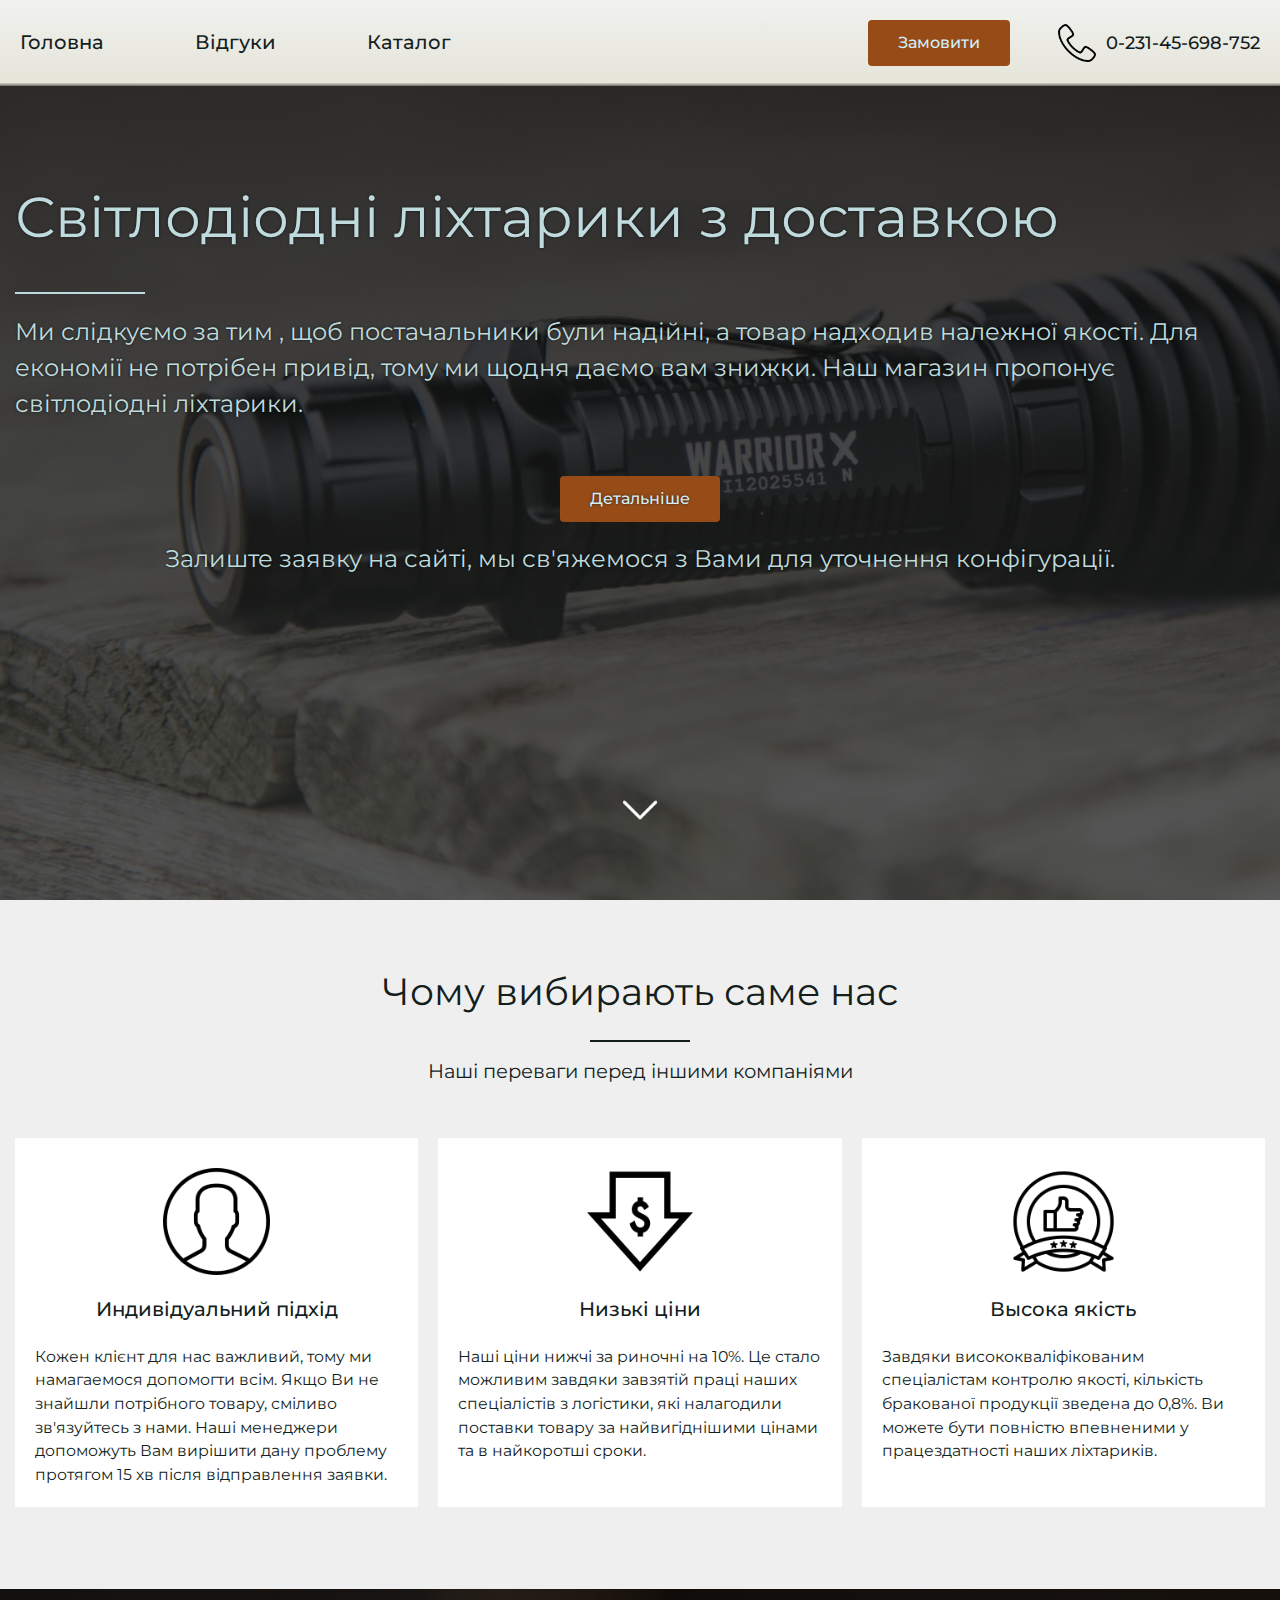
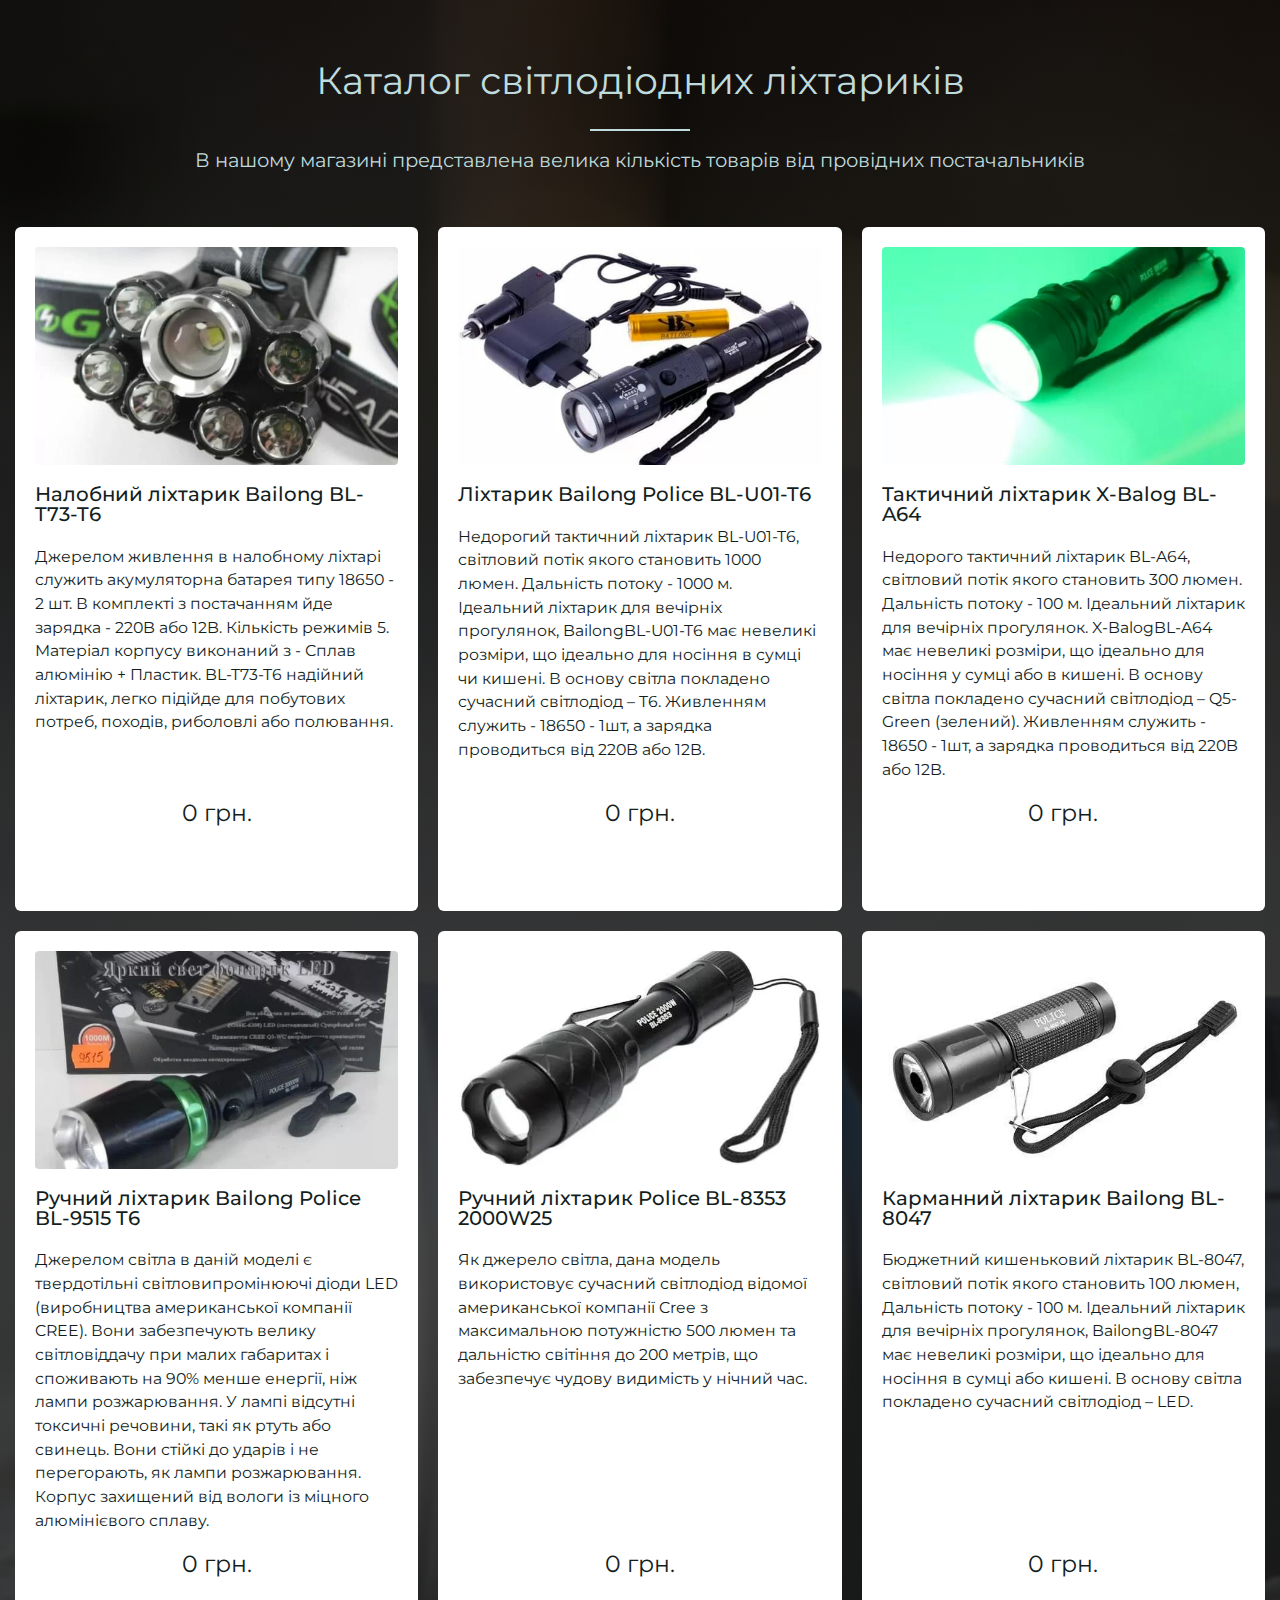
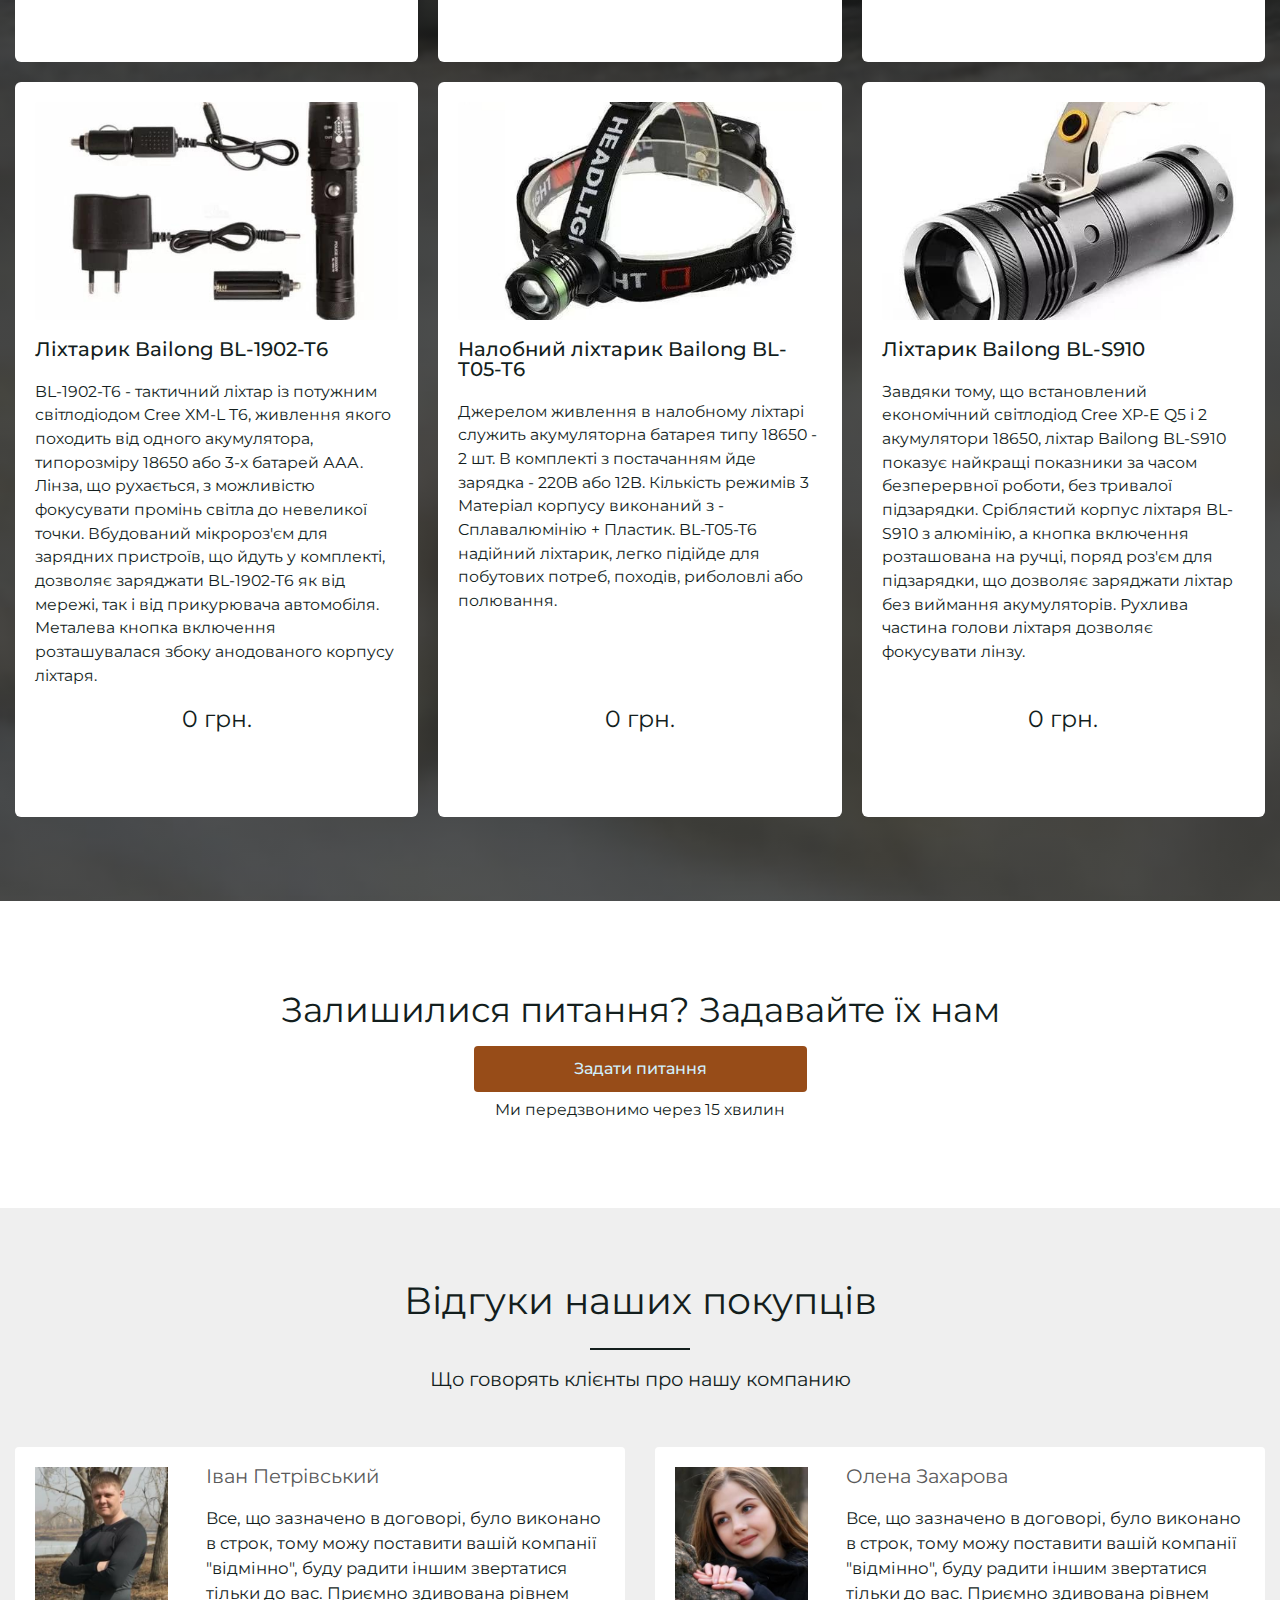
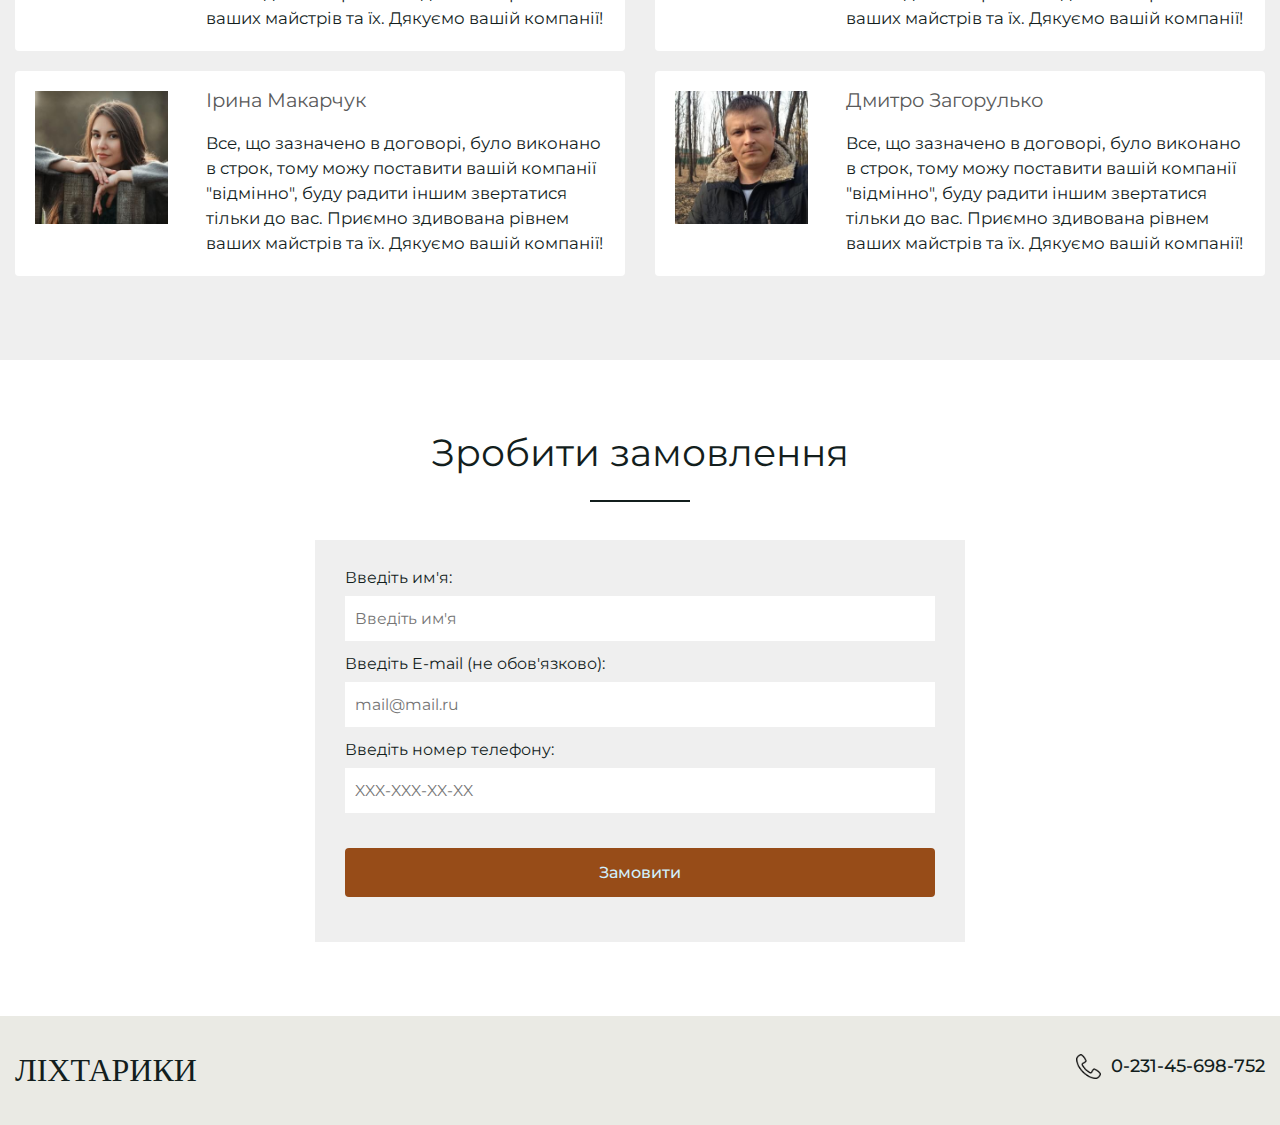
==== commit 5ff8671f: "Add files via upload" ====
--- a/index.html
+++ b/index.html
@@ -6,7 +6,7 @@
 	<meta charset="UTF-8">
 	<meta name="format-detection" content="telephone=no">
 	<!-- <style>body{opacity: 0;}</style> -->
-	<link rel="stylesheet" href="css/style.min.css?_v=20220406144422">
+	<link rel="stylesheet" href="css/style.min.css?_v=20220406165143">
 	<link rel="shortcut icon" href="favicon.ico">
 	<!-- <meta name="robots" content="noindex, nofollow"> -->
 	<meta name="viewport" content="width=device-width, initial-scale=1.0">
@@ -438,7 +438,7 @@
 			</div>
 		</div>
 	</div>
-	<script src="js/app.min.js?_v=20220406144422"></script>
+	<script src="js/app.min.js?_v=20220406165143"></script>
 </body>
 
 </html>--- a/css/style.min.css
+++ b/css/style.min.css
@@ -1 +1 @@
-@charset "UTF-8";@font-face{font-family:Montserrat;font-display:swap;src:url(../fonts/Montserrat-Bold.woff2) format("woff2"),url(../fonts/Montserrat-Bold.woff) format("woff");font-weight:700;font-style:normal}@font-face{font-family:Montserrat;font-display:swap;src:url(../fonts/Montserrat-Medium.woff2) format("woff2"),url(../fonts/Montserrat-Medium.woff) format("woff");font-weight:500;font-style:normal}@font-face{font-family:Montserrat;font-display:swap;src:url(../fonts/Montserrat-Regular.woff2) format("woff2"),url(../fonts/Montserrat-Regular.woff) format("woff");font-weight:400;font-style:normal}@font-face{font-family:Montserrat;font-display:swap;src:url(../fonts/Montserrat-SemiBold.woff2) format("woff2"),url(../fonts/Montserrat-SemiBold.woff) format("woff");font-weight:600;font-style:normal}@font-face{font-family:OpenSans;font-display:swap;src:url(../fonts/OpenSans-SemiBold.woff2) format("woff2"),url(../fonts/OpenSans-SemiBold.woff) format("woff");font-weight:600;font-style:normal}*{padding:0;margin:0;border:0}*,:after,:before{-webkit-box-sizing:border-box;box-sizing:border-box}body,html{height:100%;min-width:320px}body{color:#131e1d;line-height:1;font-family:Montserrat;font-size:1rem;-ms-text-size-adjust:100%;-moz-text-size-adjust:100%;-webkit-text-size-adjust:100%;-webkit-font-smoothing:antialiased;-moz-osx-font-smoothing:grayscale}button,input,textarea{font-family:Montserrat;font-size:inherit}button{cursor:pointer;color:inherit;background-color:inherit}a{color:inherit}a:link,a:visited{text-decoration:none}a:hover{text-decoration:none}ul li{list-style:none}img{vertical-align:top}h1,h2,h3,h4,h5,h6{font-weight:inherit;font-size:inherit}.lock body{overflow:hidden;-ms-touch-action:none;touch-action:none}.wrapper{min-height:100%;display:-webkit-box;display:-ms-flexbox;display:flex;-webkit-box-orient:vertical;-webkit-box-direction:normal;-ms-flex-direction:column;flex-direction:column;overflow:hidden}.wrapper>main{-webkit-box-flex:1;-ms-flex:1 1 auto;flex:1 1 auto}.wrapper>*{min-width:0}[class*=__container]{max-width:85.625rem;-webkit-box-sizing:content-box;box-sizing:content-box;margin:0 auto;padding:0 .9375rem}body::after{content:"";background-color:rgba(0,0,0,.5);position:fixed;width:100%;height:100%;top:0;left:0;opacity:0;-webkit-transition:opacity .8s ease 0s;-o-transition:opacity .8s ease 0s;transition:opacity .8s ease 0s;pointer-events:none;z-index:149}body.popup-show::after{opacity:1}.popup{position:fixed;top:0;left:0;bottom:0;right:0;padding:30px 10px;-webkit-transition:visibility .8s ease 0s;-o-transition:visibility .8s ease 0s;transition:visibility .8s ease 0s;visibility:hidden;pointer-events:none}.popup_show{z-index:150;visibility:visible;overflow:auto;pointer-events:auto}.popup_show .popup__content{visibility:visible;-webkit-transform:scale(1);-ms-transform:scale(1);transform:scale(1)}.popup__wrapper{display:-webkit-box;display:-ms-flexbox;display:flex;-webkit-box-orient:vertical;-webkit-box-direction:normal;-ms-flex-direction:column;flex-direction:column;-webkit-box-align:center;-ms-flex-align:center;align-items:center;min-height:100%;-webkit-box-flex:1;-ms-flex:1 1 auto;flex:1 1 auto;width:100%;display:flex;-webkit-box-pack:center;-ms-flex-pack:center;justify-content:center;align-items:center}.popup__content{visibility:hidden;-webkit-transform:scale(0);-ms-transform:scale(0);transform:scale(0);-webkit-transition:-webkit-transform .3s ease 0s;transition:-webkit-transform .3s ease 0s;-o-transition:transform .3s ease 0s;transition:transform .3s ease 0s;transition:transform .3s ease 0s,-webkit-transform .3s ease 0s;background-color:#eee;padding:20px;width:100%;max-width:900px;border-radius:20px}.lock .popup__content{visibility:visible}.tabs__navigation{display:-webkit-box;display:-ms-flexbox;display:flex;-ms-flex-wrap:wrap;flex-wrap:wrap;position:relative}.tabs__navigation::after{content:"";width:100%;height:2px;background-color:rgba(235,235,229,.801);position:absolute;bottom:0;left:0}.tabs__title{padding:.625rem 0;font-weight:500;position:relative;z-index:1}.tabs__title._tab-active{color:#974c18}.tabs__title._tab-active::after{content:"";width:100%;height:2px;background-color:#974c18;position:absolute;bottom:0;left:0;z-index:2}.tabs__content{padding:1.5625rem 0}.tabs__body{background-color:#efefef;padding:0 1.875rem;border-radius:8px}[data-fullscreen]{min-height:100vh}.touch [data-fullscreen]{min-height:calc(var(--vh,1vh) * 100)}[class*=-ibg]{position:relative}[class*=-ibg] img{position:absolute;width:100%;height:100%;top:0;left:0;-o-object-fit:cover;object-fit:cover}[class*=-ibg_contain] img{-o-object-fit:contain;object-fit:contain}.button{display:-webkit-inline-box;display:-ms-inline-flexbox;display:inline-flex;-webkit-box-align:center;-ms-flex-align:center;align-items:center;-webkit-box-pack:center;-ms-flex-pack:center;justify-content:center;padding:15px 30px;background-color:#974c18;-ms-flex-item-align:center;-ms-grid-row-align:center;align-self:center;border-radius:4px;color:#d1f0fd;-webkit-transition:all .2s ease 0s;-o-transition:all .2s ease 0s;transition:all .2s ease 0s;font-weight:500}.title{text-align:center;margin-bottom:20px;position:relative;line-height:1.5;z-index:5}.title::after{content:"";display:block;width:100px;height:2px;margin:0 auto;background-color:#131e1d;position:relative;z-index:5}.header{position:absolute;width:100%;top:0;left:0;z-index:6;background:#f1f1ef;background:-webkit-gradient(linear,left top,left bottom,from(#f1f1ef),color-stop(96%,#e5e5da),to(rgba(218,218,199,.3729866947)));background:-o-linear-gradient(top,#f1f1ef 0,#e5e5da 96%,rgba(218,218,199,.3729866947) 100%);background:linear-gradient(180deg,#f1f1ef 0,#e5e5da 96%,rgba(218,218,199,.3729866947) 100%);padding:10px 0}.header__top{padding:.625rem .3125rem}.header._header-scroll{position:fixed;top:-200px}.header._header-show{top:0;-webkit-transition:all .2s ease 0s;-o-transition:all .2s ease 0s;transition:all .2s ease 0s}.top-header{display:-webkit-box;display:-ms-flexbox;display:flex;-webkit-box-align:center;-ms-flex-align:center;align-items:center;-ms-flex-wrap:wrap;flex-wrap:wrap}.top-header__left{-webkit-box-flex:1;-ms-flex:1 1 auto;flex:1 1 auto;padding-right:10px}.menu__list{display:-webkit-box;display:-ms-flexbox;display:flex;-webkit-box-align:center;-ms-flex-align:center;align-items:center;-ms-flex-wrap:wrap;flex-wrap:wrap;width:100%}.menu__link{-webkit-transition:all .2s ease 0s;-o-transition:all .2s ease 0s;transition:all .2s ease 0s;border-bottom:1px solid transparent;padding-bottom:5px;padding-top:5px;font-weight:500}.right-header{display:-webkit-box;display:-ms-flexbox;display:flex;-webkit-column-gap:50px;-moz-column-gap:50px;column-gap:50px;-ms-flex-item-align:stretch;-ms-grid-row-align:stretch;align-self:stretch}.right-header__phone{display:-webkit-box;display:-ms-flexbox;display:flex;row-gap:10px;-webkit-box-pack:center;-ms-flex-pack:center;justify-content:center;-webkit-box-align:center;-ms-flex-align:center;align-items:center;-webkit-column-gap:10px;-moz-column-gap:10px;column-gap:10px}.right-header__phone:hover .right-header__icon{-webkit-animation:tuda-suda 1s infinite ease;animation:tuda-suda 1s infinite ease}.right-header__phone p{font-weight:500}.right-header__icon{max-width:38px}.right-header__number{font-size:1.125rem;font-weight:500;-webkit-transition:all .2s ease 0s;-o-transition:all .2s ease 0s;transition:all .2s ease 0s}@-webkit-keyframes tuda-suda{0%{-webkit-transform:rotate(0);transform:rotate(0)}50%{-webkit-transform:rotate(5deg);transform:rotate(5deg)}100%{-webkit-transform:rotate(0);transform:rotate(0)}}@keyframes tuda-suda{0%{-webkit-transform:rotate(0);transform:rotate(0)}50%{-webkit-transform:rotate(5deg);transform:rotate(5deg)}100%{-webkit-transform:rotate(0);transform:rotate(0)}}.icon-menu{display:none}.footer{background-color:#eaeae4}.footer__container{display:-webkit-box;display:-ms-flexbox;display:flex;-ms-flex-wrap:wrap;flex-wrap:wrap}.footer__left{-webkit-box-flex:1;-ms-flex:1 1 auto;flex:1 1 auto}.left-footer__logo{font-weight:400;font-size:2rem;font-family:"Open Sans"}.right-footer__phone{display:-webkit-box;display:-ms-flexbox;display:flex;row-gap:10px;-webkit-box-pack:center;-ms-flex-pack:center;justify-content:center;-webkit-box-align:center;-ms-flex-align:center;align-items:center;-webkit-column-gap:10px;-moz-column-gap:10px;column-gap:10px}.right-footer__phone:hover .right-footer__icon{-webkit-animation:tuda-suda 1s infinite linear;animation:tuda-suda 1s infinite linear}.right-footer__phone p{font-weight:500}.right-footer__icon{max-width:25px}.right-footer__number{font-size:1.125rem;font-weight:500;-webkit-transition:all .2s ease 0s;-o-transition:all .2s ease 0s;transition:all .2s ease 0s}.start{color:#bfdbde;text-shadow:0 0 3px rgba(0,0,0,.63);background:url(../img/start/bg.png) 0 0/cover no-repeat;position:relative;z-index:5}.start::after{content:"";width:100%;height:100%;background:-webkit-gradient(linear,left top,left bottom,from(rgba(0,0,0,.8)),to(rgba(44,46,46,.8)));background:-o-linear-gradient(top,rgba(0,0,0,.8) 0,rgba(44,46,46,.8) 100%);background:linear-gradient(180deg,rgba(0,0,0,.8) 0,rgba(44,46,46,.8) 100%);position:absolute;top:0;left:0;z-index:1}.start__container{display:-webkit-box;display:-ms-flexbox;display:flex;-webkit-box-orient:vertical;-webkit-box-direction:normal;-ms-flex-direction:column;flex-direction:column}.start__title{line-height:1;position:relative;z-index:5;margin-bottom:1.25rem}.start__title::after{content:"";display:block;width:130px;height:2px;background-color:#bfdbde}.start__text{position:relative;z-index:5;line-height:1.5}.start__text_bottom{text-align:center;font-size:.875rem}.start__button{position:relative;z-index:5}.start__button:hover{color:#3f4261}.start__down{display:block;-ms-flex-item-align:center;-ms-grid-row-align:center;align-self:center;position:absolute;bottom:65px;left:50%;-webkit-transform:translate(-50%,0);-ms-transform:translate(-50%,0);transform:translate(-50%,0);z-index:5;max-width:50px;cursor:pointer}.start__down img{width:100%;-webkit-animation:up-down 1.2s infinite ease;animation:up-down 1.2s infinite ease}@-webkit-keyframes up-down{0%{-webkit-transform:translate(0,0);transform:translate(0,0)}50%{-webkit-transform:translate(0,10px);transform:translate(0,10px)}100%{-webkit-transform:translate(0,0);transform:translate(0,0)}}@keyframes up-down{0%{-webkit-transform:translate(0,0);transform:translate(0,0)}50%{-webkit-transform:translate(0,10px);transform:translate(0,10px)}100%{-webkit-transform:translate(0,0);transform:translate(0,0)}}.advantage{background-color:#efefef}.advantage__title{text-align:center;margin-bottom:20px}.advantage__title::after{content:"";display:block;width:100px;height:2px;margin:0 auto;background-color:#131e1d}.advantage__subtitle{text-align:center}.advantage__body{display:-webkit-box;display:-ms-flexbox;display:flex;-ms-flex-wrap:wrap;flex-wrap:wrap;margin:0 -10px}.body-advantage__item{display:-webkit-box;display:-ms-flexbox;display:flex;-webkit-box-orient:vertical;-webkit-box-direction:normal;-ms-flex-direction:column;flex-direction:column;padding:10px 10px;-webkit-box-flex:1;-ms-flex:1 1 380px;flex:1 1 380px}.body-advantage__content{height:100%;display:-webkit-box;display:-ms-flexbox;display:flex;-webkit-box-orient:vertical;-webkit-box-direction:normal;-ms-flex-direction:column;flex-direction:column;gap:20px;padding:20px;background-color:#fff}.content-body-advantage__image-ibg{margin-top:10px;padding-bottom:6.6666666667em}.content-body-advantage__image-ibg img{-o-object-fit:contain;object-fit:contain}.content-body-advantage__title{line-height:1.5;text-align:center;font-weight:500}.content-body-advantage__text{line-height:1.5}.catalog{background:url(../img/catalog/bg.jpg) 0 0/cover no-repeat;position:relative;z-index:5}.catalog__container::after{content:"";width:100%;height:100%;background:-webkit-gradient(linear,left top,left bottom,from(rgba(0,0,0,.8)),to(rgba(44,46,46,.8)));background:-o-linear-gradient(top,rgba(0,0,0,.8) 0,rgba(44,46,46,.8) 100%);background:linear-gradient(180deg,rgba(0,0,0,.8) 0,rgba(44,46,46,.8) 100%);position:absolute;top:0;left:0;z-index:1}.catalog__title{text-align:center;margin-bottom:20px;color:#bfdbde;position:relative;z-index:5}.catalog__title::after{content:"";display:block;width:100px;height:2px;margin:0 auto;background-color:#bfdbde;position:relative;z-index:5}.catalog__subtitle{text-align:center;color:#bfdbde;position:relative;z-index:5}.catalog__body{position:relative;z-index:5}.body-catalog{display:-webkit-box;display:-ms-flexbox;display:flex;-ms-flex-wrap:wrap;flex-wrap:wrap;margin:0 -10px}.body-catalog__item{-webkit-box-flex:1;-ms-flex:1 0 33.33%;flex:1 0 33.33%;padding:10px;min-width:300px}.item-body-catalog{display:-webkit-box;display:-ms-flexbox;display:flex;-ms-flex-wrap:wrap;flex-wrap:wrap;-webkit-box-orient:vertical;-webkit-box-direction:normal;-ms-flex-direction:column;flex-direction:column;gap:20px;background-color:#fff;padding:20px;border-radius:6px;height:100%;overflow:hidden;-webkit-transition:all .3s ease 0s;-o-transition:all .3s ease 0s;transition:all .3s ease 0s}.item-body-catalog__image-ibg{padding-bottom:60%}.item-body-catalog__image-ibg img{border-radius:4px}.item-body-catalog__title{font-weight:500}.item-body-catalog__text{line-height:1.5;-webkit-box-flex:1;-ms-flex:1 1 auto;flex:1 1 auto}.item-body-catalog__price{-ms-flex-item-align:center;-ms-grid-row-align:center;align-self:center}.item-body-catalog__button{-ms-flex-item-align:stretch;-ms-grid-row-align:stretch;align-self:stretch;-webkit-transform:translate(0,200%);-ms-transform:translate(0,200%);transform:translate(0,200%);-webkit-transition:all .2s ease 0s;-o-transition:all .2s ease 0s;transition:all .2s ease 0s}.item-body-catalog:hover{background-color:#a3a1a1;color:rgba(255,255,255,.747);cursor:pointer;-webkit-transform:scale(101%);-ms-transform:scale(101%);transform:scale(101%)}.item-body-catalog:hover .item-body-catalog__button{-webkit-transform:translate(0,0);-ms-transform:translate(0,0);transform:translate(0,0)}.quostions__container{display:-webkit-box;display:-ms-flexbox;display:flex;-webkit-box-orient:vertical;-webkit-box-direction:normal;-ms-flex-direction:column;flex-direction:column;text-align:center}.quostions__button{padding:15px 100px}.reviews{background-color:#efefef}.reviews__title{text-align:center;margin-bottom:20px}.reviews__title::after{content:"";display:block;width:100px;height:2px;margin:0 auto;background-color:#131e1d}.reviews__subtitle{text-align:center}.reviews__body{margin:0 -15px}.body-reviews{display:-webkit-box;display:-ms-flexbox;display:flex;-ms-flex-wrap:wrap;flex-wrap:wrap}.body-reviews__item{-webkit-box-flex:1;-ms-flex:1 1 50%;flex:1 1 50%;min-width:400px;padding:10px 15px}.item-body-reviews{background-color:#fff;border-radius:4px;padding:20px;display:-webkit-box;display:-ms-flexbox;display:flex}.item-body-reviews__left{-webkit-box-flex:1;-ms-flex:1 1 25%;flex:1 1 25%}.item-body-reviews__image-ibg{padding-bottom:100%}.item-body-reviews__right{-webkit-box-flex:1;-ms-flex:1 1 75%;flex:1 1 75%}.item-body-reviews__name{font-weight:400;color:#5a5a5a;margin-bottom:20px}.item-body-reviews__text{line-height:1.5}.zayavka__title{text-align:center}.zayavka__title::after{content:"";display:block;width:100px;height:2px;margin:0 auto;background-color:#131e1d}.zayavka__form{background-color:#efefef;padding:30px;max-width:650px;margin:0 auto}.form-zayavka{display:-webkit-box;display:-ms-flexbox;display:flex;-webkit-box-orient:vertical;-webkit-box-direction:normal;-ms-flex-direction:column;flex-direction:column;gap:15px}.form-zayavka__line{display:-webkit-box;display:-ms-flexbox;display:flex;-webkit-box-orient:vertical;-webkit-box-direction:normal;-ms-flex-direction:column;flex-direction:column;gap:10px}.form-zayavka__input{min-height:45px;padding:5px 10px}.form-zayavka__input:focus{outline:0;-webkit-transform:scale(103%);-ms-transform:scale(103%);transform:scale(103%)}.form-zayavka__input::-webkit-input-placeholder{-webkit-transition:all .5s ease 0s;transition:all .5s ease 0s}.form-zayavka__input::-moz-placeholder{-moz-transition:all .5s ease 0s;transition:all .5s ease 0s}.form-zayavka__input:-ms-input-placeholder{-ms-transition:all .5s ease 0s;transition:all .5s ease 0s}.form-zayavka__input::-ms-input-placeholder{-ms-transition:all .5s ease 0s;transition:all .5s ease 0s}.form-zayavka__input::placeholder{-webkit-transition:all .5s ease 0s;-o-transition:all .5s ease 0s;transition:all .5s ease 0s}.form-zayavka__input:focus::-webkit-input-placeholder{-webkit-transform:translate(50px);transform:translate(50px);opacity:0}.form-zayavka__input:focus::-moz-placeholder{transform:translate(50px);opacity:0}.form-zayavka__input:focus:-ms-input-placeholder{-ms-transform:translate(50px);transform:translate(50px);opacity:0}.form-zayavka__input:focus::-ms-input-placeholder{-ms-transform:translate(50px);transform:translate(50px);opacity:0}.form-zayavka__input:focus::placeholder{-webkit-transform:translate(50px);-ms-transform:translate(50px);transform:translate(50px);opacity:0}.form-zayavka__button{margin-top:20px;-ms-flex-item-align:stretch;-ms-grid-row-align:stretch;align-self:stretch}.form-zayavka__confiden{line-height:1.5}.form-zayavka__confiden a{text-decoration:underline;-webkit-transition:all .2s ease 0s;-o-transition:all .2s ease 0s;transition:all .2s ease 0s}.page-product__body{background:-webkit-gradient(linear,left top,left bottom,from(rgba(0,0,0,.8)),to(rgba(44,46,46,.8)));background:-o-linear-gradient(top,rgba(0,0,0,.8) 0,rgba(44,46,46,.8) 100%);background:linear-gradient(180deg,rgba(0,0,0,.8) 0,rgba(44,46,46,.8) 100%)}.product-body__container{display:-webkit-box;display:-ms-flexbox;display:flex;-webkit-box-align:center;-ms-flex-align:center;align-items:center}.product-body__slider{-webkit-box-flex:1;-ms-flex:1 1 50%;flex:1 1 50%;border-radius:8px;-webkit-box-shadow:0 0 5px rgba(0,0,0,.3);box-shadow:0 0 5px rgba(0,0,0,.3)}.product-body__slide img{width:100%}.product-body__price{position:relative;z-index:5;-webkit-box-flex:1;-ms-flex:1 1 50%;flex:1 1 50%;display:-webkit-box;display:-ms-flexbox;display:flex;-webkit-box-orient:vertical;-webkit-box-direction:normal;-ms-flex-direction:column;flex-direction:column;padding:10px 20px;-webkit-box-shadow:0 0 5px rgba(0,0,0,.3);box-shadow:0 0 5px rgba(0,0,0,.3);border-radius:8px;margin-left:20px;background-color:#eaeae4}.product-body__title{line-height:1.5;font-weight:500}.product-body__number{text-align:center;color:#974c18;display:-webkit-box;display:-ms-flexbox;display:flex;-webkit-box-align:center;-ms-flex-align:center;align-items:center;-webkit-box-pack:center;-ms-flex-pack:center;justify-content:center;row-gap:20px}.product-body__number span{color:#da2424;text-decoration:line-through}.product-body__number b{font-weight:500;color:#1ea01e}.product-body__subnumber{font-style:italic;font-weight:500;text-align:center}.product-body__button{-ms-flex-item-align:stretch;-ms-grid-row-align:stretch;align-self:stretch;margin-bottom:20px}.description-product-body__title{font-weight:500;line-height:1.5}.description-product-body__text{line-height:1.5}.description-product-body__text span{font-weight:700}.description-product-body__list{display:-webkit-box;display:-ms-flexbox;display:flex;-webkit-box-orient:vertical;-webkit-box-direction:normal;-ms-flex-direction:column;flex-direction:column}.description-product-body__item:last-child{font-weight:600}.charachteristic__body{display:-webkit-box;display:-ms-flexbox;display:flex;-ms-flex-wrap:wrap;flex-wrap:wrap}.body-charachteristic{margin:0 -15px}.body-charachteristic__item{-webkit-box-flex:1;-ms-flex:1 0 50%;flex:1 0 50%;padding:15px}.item-body-charachteristic{display:-webkit-box;display:-ms-flexbox;display:flex;-webkit-box-orient:vertical;-webkit-box-direction:normal;-ms-flex-direction:column;flex-direction:column}.item-body-charachteristic__line{display:-webkit-box;display:-ms-flexbox;display:flex;-ms-flex-wrap:wrap;flex-wrap:wrap;position:relative;gap:5px}.item-body-charachteristic__line::after{content:"";width:100%;height:2px;background-color:#fff;position:absolute;bottom:-15px;left:0}.item-body-charachteristic__left{-webkit-box-flex:1;-ms-flex:1 1 auto;flex:1 1 auto}.item-body-charachteristic__right{font-weight:600}.reviews__wrapper-form{padding-left:40px;padding-top:10px;-webkit-box-flex:1;-ms-flex:1 1 50%;flex:1 1 50%;-ms-flex-item-align:stretch;-ms-grid-row-align:stretch;align-self:stretch}.reviews__bottom{display:-webkit-box;display:-ms-flexbox;display:flex;-webkit-box-align:start;-ms-flex-align:start;align-items:flex-start}.body-reviews_one{-webkit-box-flex:1;-ms-flex:1 1 50%;flex:1 1 50%;height:468px;overflow:auto}.body-reviews__item_one{-webkit-box-flex:1;-ms-flex:1 1 100%;flex:1 1 100%}.form-reviews{background-color:#fff;padding:20px;display:-webkit-box;display:-ms-flexbox;display:flex;-webkit-box-orient:vertical;-webkit-box-direction:normal;-ms-flex-direction:column;flex-direction:column;gap:20px;border-radius:8px}.form-reviews__line{display:-webkit-box;display:-ms-flexbox;display:flex;-webkit-box-orient:vertical;-webkit-box-direction:normal;-ms-flex-direction:column;flex-direction:column;gap:10px}.form-reviews__line textarea{width:100%;height:100px;resize:none;overflow:auto}.form-reviews__label{font-weight:500}.form-reviews__input{min-height:45px;padding:5px 10px;background-color:#efefef}.form-reviews__input:focus{outline:0;-webkit-transform:scale(103%);-ms-transform:scale(103%);transform:scale(103%)}.form-reviews__input::-webkit-input-placeholder{-webkit-transition:all .5s ease 0s;transition:all .5s ease 0s}.form-reviews__input::-moz-placeholder{-moz-transition:all .5s ease 0s;transition:all .5s ease 0s}.form-reviews__input:-ms-input-placeholder{-ms-transition:all .5s ease 0s;transition:all .5s ease 0s}.form-reviews__input::-ms-input-placeholder{-ms-transition:all .5s ease 0s;transition:all .5s ease 0s}.form-reviews__input::placeholder{-webkit-transition:all .5s ease 0s;-o-transition:all .5s ease 0s;transition:all .5s ease 0s}.form-reviews__input:focus::-webkit-input-placeholder{-webkit-transform:translate(50px);transform:translate(50px);opacity:0}.form-reviews__input:focus::-moz-placeholder{transform:translate(50px);opacity:0}.form-reviews__input:focus:-ms-input-placeholder{-ms-transform:translate(50px);transform:translate(50px);opacity:0}.form-reviews__input:focus::-ms-input-placeholder{-ms-transform:translate(50px);transform:translate(50px);opacity:0}.form-reviews__input:focus::placeholder{-webkit-transform:translate(50px);-ms-transform:translate(50px);transform:translate(50px);opacity:0}.form-reviews__button{-ms-flex-item-align:stretch;-ms-grid-row-align:stretch;align-self:stretch}.video-product__subtitle{text-align:center}.video-product__item{max-width:680px;margin:0 auto}.video-product__item iframe{width:100%;height:314px}.adv-page-product__title{text-align:center;margin-bottom:10px}.adv-page-product__title::after{content:"";display:block;width:100px;height:2px;margin:0 auto;background-color:#131e1d}.adv-page-product__line{display:-webkit-box;display:-ms-flexbox;display:flex;padding-top:70px;padding-bottom:70px}.line-adv-page-product_negative{background-color:#ecece6}.line-adv-page-product__item{display:-webkit-box;display:-ms-flexbox;display:flex;-webkit-box-align:center;-ms-flex-align:center;align-items:center}.line-adv-page-product__image{-webkit-box-flex:1;-ms-flex:1 1 50%;flex:1 1 50%;-webkit-box-shadow:20px 10px 10px rgba(0,0,0,.3);box-shadow:20px 10px 10px rgba(0,0,0,.3);border-radius:8px}.line-adv-page-product__image_right{-webkit-box-shadow:-20px -10px 10px rgba(126,126,126,.219);box-shadow:-20px -10px 10px rgba(126,126,126,.219);margin-left:20px}.line-adv-page-product__text{-webkit-box-flex:1;-ms-flex:1 1 50%;flex:1 1 50%;padding-left:50px;font-style:italic}.line-adv-page-product__text_negative{padding-left:0}.line-adv-page-product__title{font-size:2rem;font-weight:500}.line-adv-page-product__information{font-size:1.5rem;line-height:1.5}.line-adv-page-product-ibg{padding-bottom:50%}.line-adv-page-product-ibg img{width:100%;border-radius:8px}.swiper{overflow:hidden}.swiper-wrapper{width:100%;height:100%;-webkit-box-sizing:content-box;box-sizing:content-box;display:-webkit-box;display:-ms-flexbox;display:flex;position:relative}.swiper-vertical .swiper-wrapper{-webkit-box-orient:vertical;-webkit-box-direction:normal;-ms-flex-direction:column;flex-direction:column}.swiper-autoheight .swiper-wrapper{-webkit-box-align:start;-ms-flex-align:start;align-items:flex-start}.swiper-initialized .swiper-slide{-ms-flex-negative:0;flex-shrink:0}.swiper-android .swiper-slide,.swiper-android .swiper-wrapper{-webkit-transform:translate3d(0,0,0);transform:translate3d(0,0,0)}.swiper-button-lock{display:none!important}@font-face{font-family:swiper-icons;src:url("data:application/font-woff;charset=utf-8;base64, [base64]//wADZ2x5ZgAAAywAAADMAAAD2MHtryVoZWFkAAABbAAAADAAAAA2E2+eoWhoZWEAAAGcAAAAHwAAACQC9gDzaG10eAAAAigAAAAZAAAArgJkABFsb2NhAAAC0AAAAFoAAABaFQAUGG1heHAAAAG8AAAAHwAAACAAcABAbmFtZQAAA/gAAAE5AAACXvFdBwlwb3N0AAAFNAAAAGIAAACE5s74hXjaY2BkYGAAYpf5Hu/j+W2+MnAzMYDAzaX6QjD6/4//Bxj5GA8AuRwMYGkAPywL13jaY2BkYGA88P8Agx4j+/8fQDYfA1AEBWgDAIB2BOoAeNpjYGRgYNBh4GdgYgABEMnIABJzYNADCQAACWgAsQB42mNgYfzCOIGBlYGB0YcxjYGBwR1Kf2WQZGhhYGBiYGVmgAFGBiQQkOaawtDAoMBQxXjg/wEGPcYDDA4wNUA2CCgwsAAAO4EL6gAAeNpj2M0gyAACqxgGNWBkZ2D4/wMA+xkDdgAAAHjaY2BgYGaAYBkGRgYQiAHyGMF8FgYHIM3DwMHABGQrMOgyWDLEM1T9/w8UBfEMgLzE////P/5//f/V/xv+r4eaAAeMbAxwIUYmIMHEgKYAYjUcsDAwsLKxc3BycfPw8jEQA/[base64]/uznmfPFBNODM2K7MTQ45YEAZqGP81AmGGcF3iPqOop0r1SPTaTbVkfUe4HXj97wYE+yNwWYxwWu4v1ugWHgo3S1XdZEVqWM7ET0cfnLGxWfkgR42o2PvWrDMBSFj/IHLaF0zKjRgdiVMwScNRAoWUoH78Y2icB/yIY09An6AH2Bdu/UB+yxopYshQiEvnvu0dURgDt8QeC8PDw7Fpji3fEA4z/PEJ6YOB5hKh4dj3EvXhxPqH/SKUY3rJ7srZ4FZnh1PMAtPhwP6fl2PMJMPDgeQ4rY8YT6Gzao0eAEA409DuggmTnFnOcSCiEiLMgxCiTI6Cq5DZUd3Qmp10vO0LaLTd2cjN4fOumlc7lUYbSQcZFkutRG7g6JKZKy0RmdLY680CDnEJ+UMkpFFe1RN7nxdVpXrC4aTtnaurOnYercZg2YVmLN/d/gczfEimrE/fs/bOuq29Zmn8tloORaXgZgGa78yO9/cnXm2BpaGvq25Dv9S4E9+5SIc9PqupJKhYFSSl47+Qcr1mYNAAAAeNptw0cKwkAAAMDZJA8Q7OUJvkLsPfZ6zFVERPy8qHh2YER+3i/BP83vIBLLySsoKimrqKqpa2hp6+jq6RsYGhmbmJqZSy0sraxtbO3sHRydnEMU4uR6yx7JJXveP7WrDycAAAAAAAH//wACeNpjYGRgYOABYhkgZgJCZgZNBkYGLQZtIJsFLMYAAAw3ALgAeNolizEKgDAQBCchRbC2sFER0YD6qVQiBCv/H9ezGI6Z5XBAw8CBK/m5iQQVauVbXLnOrMZv2oLdKFa8Pjuru2hJzGabmOSLzNMzvutpB3N42mNgZGBg4GKQYzBhYMxJLMlj4GBgAYow/P/PAJJhLM6sSoWKfWCAAwDAjgbRAAB42mNgYGBkAIIbCZo5IPrmUn0hGA0AO8EFTQAA");font-weight:400;font-style:normal}:root{--swiper-theme-color:#007aff}.swiper{margin-left:auto;margin-right:auto;position:relative;overflow:hidden;list-style:none;padding:0;z-index:1}.swiper-vertical>.swiper-wrapper{-webkit-box-orient:vertical;-webkit-box-direction:normal;-ms-flex-direction:column;flex-direction:column}.swiper-wrapper{position:relative;width:100%;height:100%;z-index:1;display:-webkit-box;display:-ms-flexbox;display:flex;-webkit-transition-property:-webkit-transform;transition-property:-webkit-transform;-o-transition-property:transform;transition-property:transform;transition-property:transform,-webkit-transform;-webkit-box-sizing:content-box;box-sizing:content-box}.swiper-android .swiper-slide,.swiper-wrapper{-webkit-transform:translate3d(0,0,0);transform:translate3d(0,0,0)}.swiper-pointer-events{-ms-touch-action:pan-y;touch-action:pan-y}.swiper-pointer-events.swiper-vertical{-ms-touch-action:pan-x;touch-action:pan-x}.swiper-slide{-ms-flex-negative:0;flex-shrink:0;width:100%;height:100%;position:relative;-webkit-transition-property:-webkit-transform;transition-property:-webkit-transform;-o-transition-property:transform;transition-property:transform;transition-property:transform,-webkit-transform}.swiper-slide-invisible-blank{visibility:hidden}.swiper-autoheight,.swiper-autoheight .swiper-slide{height:auto}.swiper-autoheight .swiper-wrapper{-webkit-box-align:start;-ms-flex-align:start;align-items:flex-start;-webkit-transition-property:height,-webkit-transform;transition-property:height,-webkit-transform;-o-transition-property:transform,height;transition-property:transform,height;transition-property:transform,height,-webkit-transform}.swiper-3d,.swiper-3d.swiper-css-mode .swiper-wrapper{-webkit-perspective:1200px;perspective:1200px}.swiper-3d .swiper-cube-shadow,.swiper-3d .swiper-slide,.swiper-3d .swiper-slide-shadow,.swiper-3d .swiper-slide-shadow-bottom,.swiper-3d .swiper-slide-shadow-left,.swiper-3d .swiper-slide-shadow-right,.swiper-3d .swiper-slide-shadow-top,.swiper-3d .swiper-wrapper{-webkit-transform-style:preserve-3d;transform-style:preserve-3d}.swiper-3d .swiper-slide-shadow,.swiper-3d .swiper-slide-shadow-bottom,.swiper-3d .swiper-slide-shadow-left,.swiper-3d .swiper-slide-shadow-right,.swiper-3d .swiper-slide-shadow-top{position:absolute;left:0;top:0;width:100%;height:100%;pointer-events:none;z-index:10}.swiper-3d .swiper-slide-shadow{background:rgba(0,0,0,.15)}.swiper-3d .swiper-slide-shadow-left{background-image:-webkit-gradient(linear,right top,left top,from(rgba(0,0,0,.5)),to(rgba(0,0,0,0)));background-image:-o-linear-gradient(right,rgba(0,0,0,.5),rgba(0,0,0,0));background-image:linear-gradient(to left,rgba(0,0,0,.5),rgba(0,0,0,0))}.swiper-3d .swiper-slide-shadow-right{background-image:-webkit-gradient(linear,left top,right top,from(rgba(0,0,0,.5)),to(rgba(0,0,0,0)));background-image:-o-linear-gradient(left,rgba(0,0,0,.5),rgba(0,0,0,0));background-image:linear-gradient(to right,rgba(0,0,0,.5),rgba(0,0,0,0))}.swiper-3d .swiper-slide-shadow-top{background-image:-webkit-gradient(linear,left bottom,left top,from(rgba(0,0,0,.5)),to(rgba(0,0,0,0)));background-image:-o-linear-gradient(bottom,rgba(0,0,0,.5),rgba(0,0,0,0));background-image:linear-gradient(to top,rgba(0,0,0,.5),rgba(0,0,0,0))}.swiper-3d .swiper-slide-shadow-bottom{background-image:-webkit-gradient(linear,left top,left bottom,from(rgba(0,0,0,.5)),to(rgba(0,0,0,0)));background-image:-o-linear-gradient(top,rgba(0,0,0,.5),rgba(0,0,0,0));background-image:linear-gradient(to bottom,rgba(0,0,0,.5),rgba(0,0,0,0))}.swiper-css-mode>.swiper-wrapper{overflow:auto;scrollbar-width:none;-ms-overflow-style:none}.swiper-css-mode>.swiper-wrapper::-webkit-scrollbar{display:none}.swiper-css-mode>.swiper-wrapper>.swiper-slide{scroll-snap-align:start start}.swiper-horizontal.swiper-css-mode>.swiper-wrapper{-ms-scroll-snap-type:x mandatory;scroll-snap-type:x mandatory}.swiper-vertical.swiper-css-mode>.swiper-wrapper{-ms-scroll-snap-type:y mandatory;scroll-snap-type:y mandatory}.swiper-centered>.swiper-wrapper::before{content:"";-ms-flex-negative:0;flex-shrink:0;-webkit-box-ordinal-group:10000;-ms-flex-order:9999;order:9999}.swiper-centered.swiper-horizontal>.swiper-wrapper>.swiper-slide:first-child{-webkit-margin-start:var(--swiper-centered-offset-before);margin-inline-start:var(--swiper-centered-offset-before)}.swiper-centered.swiper-horizontal>.swiper-wrapper::before{height:100%;min-height:1px;width:var(--swiper-centered-offset-after)}.swiper-centered.swiper-vertical>.swiper-wrapper>.swiper-slide:first-child{-webkit-margin-before:var(--swiper-centered-offset-before);margin-block-start:var(--swiper-centered-offset-before)}.swiper-centered.swiper-vertical>.swiper-wrapper::before{width:100%;min-width:1px;height:var(--swiper-centered-offset-after)}.swiper-centered>.swiper-wrapper>.swiper-slide{scroll-snap-align:center center}.swiper-virtual.swiper-css-mode .swiper-wrapper::after{content:"";position:absolute;left:0;top:0;pointer-events:none}.swiper-virtual.swiper-css-mode.swiper-horizontal .swiper-wrapper::after{height:1px;width:var(--swiper-virtual-size)}.swiper-virtual.swiper-css-mode.swiper-vertical .swiper-wrapper::after{width:1px;height:var(--swiper-virtual-size)}:root{--swiper-navigation-size:44px}.swiper-button-next,.swiper-button-prev{position:absolute;top:50%;width:calc(var(--swiper-navigation-size)/ 44 * 27);height:var(--swiper-navigation-size);margin-top:calc(0px - var(--swiper-navigation-size)/ 2);z-index:10;cursor:pointer;display:-webkit-box;display:-ms-flexbox;display:flex;-webkit-box-align:center;-ms-flex-align:center;align-items:center;-webkit-box-pack:center;-ms-flex-pack:center;justify-content:center;color:var(--swiper-navigation-color,var(--swiper-theme-color))}.swiper-button-next.swiper-button-disabled,.swiper-button-prev.swiper-button-disabled{opacity:.35;cursor:auto;pointer-events:none}.swiper-button-next:after,.swiper-button-prev:after{font-family:swiper-icons;font-size:var(--swiper-navigation-size);text-transform:none!important;letter-spacing:0;text-transform:none;font-variant:initial;line-height:1}.swiper-button-prev,.swiper-rtl .swiper-button-next{left:10px;right:auto}.swiper-button-prev:after,.swiper-rtl .swiper-button-next:after{content:"prev"}.swiper-button-next,.swiper-rtl .swiper-button-prev{right:10px;left:auto}.swiper-button-next:after,.swiper-rtl .swiper-button-prev:after{content:"next"}.swiper-button-lock{display:none}.swiper-pagination{position:absolute;text-align:center;-webkit-transition:.3s opacity;-o-transition:.3s opacity;transition:.3s opacity;-webkit-transform:translate3d(0,0,0);transform:translate3d(0,0,0);z-index:10}.swiper-pagination.swiper-pagination-hidden{opacity:0}.swiper-horizontal>.swiper-pagination-bullets,.swiper-pagination-bullets.swiper-pagination-horizontal,.swiper-pagination-custom,.swiper-pagination-fraction{bottom:10px;left:0;width:100%}.swiper-pagination-bullets-dynamic{overflow:hidden;font-size:0}.swiper-pagination-bullets-dynamic .swiper-pagination-bullet{-webkit-transform:scale(.33);-ms-transform:scale(.33);transform:scale(.33);position:relative}.swiper-pagination-bullets-dynamic .swiper-pagination-bullet-active{-webkit-transform:scale(1);-ms-transform:scale(1);transform:scale(1)}.swiper-pagination-bullets-dynamic .swiper-pagination-bullet-active-main{-webkit-transform:scale(1);-ms-transform:scale(1);transform:scale(1)}.swiper-pagination-bullets-dynamic .swiper-pagination-bullet-active-prev{-webkit-transform:scale(.66);-ms-transform:scale(.66);transform:scale(.66)}.swiper-pagination-bullets-dynamic .swiper-pagination-bullet-active-prev-prev{-webkit-transform:scale(.33);-ms-transform:scale(.33);transform:scale(.33)}.swiper-pagination-bullets-dynamic .swiper-pagination-bullet-active-next{-webkit-transform:scale(.66);-ms-transform:scale(.66);transform:scale(.66)}.swiper-pagination-bullets-dynamic .swiper-pagination-bullet-active-next-next{-webkit-transform:scale(.33);-ms-transform:scale(.33);transform:scale(.33)}.swiper-pagination-bullet{width:var(--swiper-pagination-bullet-width,var(--swiper-pagination-bullet-size,8px));height:var(--swiper-pagination-bullet-height,var(--swiper-pagination-bullet-size,8px));display:inline-block;border-radius:50%;background:var(--swiper-pagination-bullet-inactive-color,#000);opacity:var(--swiper-pagination-bullet-inactive-opacity,.2)}button.swiper-pagination-bullet{border:none;margin:0;padding:0;-webkit-box-shadow:none;box-shadow:none;-webkit-appearance:none;-moz-appearance:none;appearance:none}.swiper-pagination-clickable .swiper-pagination-bullet{cursor:pointer}.swiper-pagination-bullet:only-child{display:none!important}.swiper-pagination-bullet-active{opacity:var(--swiper-pagination-bullet-opacity,1);background:var(--swiper-pagination-color,var(--swiper-theme-color))}.swiper-pagination-vertical.swiper-pagination-bullets,.swiper-vertical>.swiper-pagination-bullets{right:10px;top:50%;-webkit-transform:translate3d(0,-50%,0);transform:translate3d(0,-50%,0)}.swiper-pagination-vertical.swiper-pagination-bullets .swiper-pagination-bullet,.swiper-vertical>.swiper-pagination-bullets .swiper-pagination-bullet{margin:var(--swiper-pagination-bullet-vertical-gap,6px) 0;display:block}.swiper-pagination-vertical.swiper-pagination-bullets.swiper-pagination-bullets-dynamic,.swiper-vertical>.swiper-pagination-bullets.swiper-pagination-bullets-dynamic{top:50%;-webkit-transform:translateY(-50%);-ms-transform:translateY(-50%);transform:translateY(-50%);width:8px}.swiper-pagination-vertical.swiper-pagination-bullets.swiper-pagination-bullets-dynamic .swiper-pagination-bullet,.swiper-vertical>.swiper-pagination-bullets.swiper-pagination-bullets-dynamic .swiper-pagination-bullet{display:inline-block;-webkit-transition:.2s top,.2s -webkit-transform;transition:.2s top,.2s -webkit-transform;-o-transition:.2s transform,.2s top;transition:.2s transform,.2s top;transition:.2s transform,.2s top,.2s -webkit-transform}.swiper-horizontal>.swiper-pagination-bullets .swiper-pagination-bullet,.swiper-pagination-horizontal.swiper-pagination-bullets .swiper-pagination-bullet{margin:0 var(--swiper-pagination-bullet-horizontal-gap,4px)}.swiper-horizontal>.swiper-pagination-bullets.swiper-pagination-bullets-dynamic,.swiper-pagination-horizontal.swiper-pagination-bullets.swiper-pagination-bullets-dynamic{left:50%;-webkit-transform:translateX(-50%);-ms-transform:translateX(-50%);transform:translateX(-50%);white-space:nowrap}.swiper-horizontal>.swiper-pagination-bullets.swiper-pagination-bullets-dynamic .swiper-pagination-bullet,.swiper-pagination-horizontal.swiper-pagination-bullets.swiper-pagination-bullets-dynamic .swiper-pagination-bullet{-webkit-transition:.2s left,.2s -webkit-transform;transition:.2s left,.2s -webkit-transform;-o-transition:.2s transform,.2s left;transition:.2s transform,.2s left;transition:.2s transform,.2s left,.2s -webkit-transform}.swiper-horizontal.swiper-rtl>.swiper-pagination-bullets-dynamic .swiper-pagination-bullet{-webkit-transition:.2s right,.2s -webkit-transform;transition:.2s right,.2s -webkit-transform;-o-transition:.2s transform,.2s right;transition:.2s transform,.2s right;transition:.2s transform,.2s right,.2s -webkit-transform}.swiper-pagination-progressbar{background:rgba(0,0,0,.25);position:absolute}.swiper-pagination-progressbar .swiper-pagination-progressbar-fill{background:var(--swiper-pagination-color,var(--swiper-theme-color));position:absolute;left:0;top:0;width:100%;height:100%;-webkit-transform:scale(0);-ms-transform:scale(0);transform:scale(0);-webkit-transform-origin:left top;-ms-transform-origin:left top;transform-origin:left top}.swiper-rtl .swiper-pagination-progressbar .swiper-pagination-progressbar-fill{-webkit-transform-origin:right top;-ms-transform-origin:right top;transform-origin:right top}.swiper-horizontal>.swiper-pagination-progressbar,.swiper-pagination-progressbar.swiper-pagination-horizontal,.swiper-pagination-progressbar.swiper-pagination-vertical.swiper-pagination-progressbar-opposite,.swiper-vertical>.swiper-pagination-progressbar.swiper-pagination-progressbar-opposite{width:100%;height:4px;left:0;top:0}.swiper-horizontal>.swiper-pagination-progressbar.swiper-pagination-progressbar-opposite,.swiper-pagination-progressbar.swiper-pagination-horizontal.swiper-pagination-progressbar-opposite,.swiper-pagination-progressbar.swiper-pagination-vertical,.swiper-vertical>.swiper-pagination-progressbar{width:4px;height:100%;left:0;top:0}.swiper-pagination-lock{display:none}.swiper-scrollbar{border-radius:10px;position:relative;-ms-touch-action:none;background:rgba(0,0,0,.1)}.swiper-horizontal>.swiper-scrollbar{position:absolute;left:1%;bottom:3px;z-index:50;height:5px;width:98%}.swiper-vertical>.swiper-scrollbar{position:absolute;right:3px;top:1%;z-index:50;width:5px;height:98%}.swiper-scrollbar-drag{height:100%;width:100%;position:relative;background:rgba(0,0,0,.5);border-radius:10px;left:0;top:0}.swiper-scrollbar-cursor-drag{cursor:move}.swiper-scrollbar-lock{display:none}.swiper-zoom-container{width:100%;height:100%;display:-webkit-box;display:-ms-flexbox;display:flex;-webkit-box-pack:center;-ms-flex-pack:center;justify-content:center;-webkit-box-align:center;-ms-flex-align:center;align-items:center;text-align:center}.swiper-zoom-container>canvas,.swiper-zoom-container>img,.swiper-zoom-container>svg{max-width:100%;max-height:100%;-o-object-fit:contain;object-fit:contain}.swiper-slide-zoomed{cursor:move}.swiper-lazy-preloader{width:42px;height:42px;position:absolute;left:50%;top:50%;margin-left:-21px;margin-top:-21px;z-index:10;-webkit-transform-origin:50%;-ms-transform-origin:50%;transform-origin:50%;-webkit-animation:swiper-preloader-spin 1s infinite linear;animation:swiper-preloader-spin 1s infinite linear;-webkit-box-sizing:border-box;box-sizing:border-box;border:4px solid var(--swiper-preloader-color,var(--swiper-theme-color));border-radius:50%;border-top-color:transparent}.swiper-lazy-preloader-white{--swiper-preloader-color:#fff}.swiper-lazy-preloader-black{--swiper-preloader-color:#000}@-webkit-keyframes swiper-preloader-spin{100%{-webkit-transform:rotate(360deg);transform:rotate(360deg)}}@keyframes swiper-preloader-spin{100%{-webkit-transform:rotate(360deg);transform:rotate(360deg)}}.swiper .swiper-notification{position:absolute;left:0;top:0;pointer-events:none;opacity:0;z-index:-1000}.swiper-free-mode>.swiper-wrapper{-webkit-transition-timing-function:ease-out;-o-transition-timing-function:ease-out;transition-timing-function:ease-out;margin:0 auto}.swiper-grid>.swiper-wrapper{-ms-flex-wrap:wrap;flex-wrap:wrap}.swiper-grid-column>.swiper-wrapper{-ms-flex-wrap:wrap;flex-wrap:wrap;-webkit-box-orient:vertical;-webkit-box-direction:normal;-ms-flex-direction:column;flex-direction:column}.swiper-fade.swiper-free-mode .swiper-slide{-webkit-transition-timing-function:ease-out;-o-transition-timing-function:ease-out;transition-timing-function:ease-out}.swiper-fade .swiper-slide{pointer-events:none;-webkit-transition-property:opacity;-o-transition-property:opacity;transition-property:opacity}.swiper-fade .swiper-slide .swiper-slide{pointer-events:none}.swiper-fade .swiper-slide-active,.swiper-fade .swiper-slide-active .swiper-slide-active{pointer-events:auto}.swiper-cube{overflow:visible}.swiper-cube .swiper-slide{pointer-events:none;-webkit-backface-visibility:hidden;backface-visibility:hidden;z-index:1;visibility:hidden;-webkit-transform-origin:0 0;-ms-transform-origin:0 0;transform-origin:0 0;width:100%;height:100%}.swiper-cube .swiper-slide .swiper-slide{pointer-events:none}.swiper-cube.swiper-rtl .swiper-slide{-webkit-transform-origin:100% 0;-ms-transform-origin:100% 0;transform-origin:100% 0}.swiper-cube .swiper-slide-active,.swiper-cube .swiper-slide-active .swiper-slide-active{pointer-events:auto}.swiper-cube .swiper-slide-active,.swiper-cube .swiper-slide-next,.swiper-cube .swiper-slide-next+.swiper-slide,.swiper-cube .swiper-slide-prev{pointer-events:auto;visibility:visible}.swiper-cube .swiper-slide-shadow-bottom,.swiper-cube .swiper-slide-shadow-left,.swiper-cube .swiper-slide-shadow-right,.swiper-cube .swiper-slide-shadow-top{z-index:0;-webkit-backface-visibility:hidden;backface-visibility:hidden}.swiper-cube .swiper-cube-shadow{position:absolute;left:0;bottom:0;width:100%;height:100%;opacity:.6;z-index:0}.swiper-cube .swiper-cube-shadow:before{content:"";background:#000;position:absolute;left:0;top:0;bottom:0;right:0;-webkit-filter:blur(50px);filter:blur(50px)}.swiper-flip{overflow:visible}.swiper-flip .swiper-slide{pointer-events:none;-webkit-backface-visibility:hidden;backface-visibility:hidden;z-index:1}.swiper-flip .swiper-slide .swiper-slide{pointer-events:none}.swiper-flip .swiper-slide-active,.swiper-flip .swiper-slide-active .swiper-slide-active{pointer-events:auto}.swiper-flip .swiper-slide-shadow-bottom,.swiper-flip .swiper-slide-shadow-left,.swiper-flip .swiper-slide-shadow-right,.swiper-flip .swiper-slide-shadow-top{z-index:0;-webkit-backface-visibility:hidden;backface-visibility:hidden}.swiper-creative .swiper-slide{-webkit-backface-visibility:hidden;backface-visibility:hidden;overflow:hidden;-webkit-transition-property:opacity,height,-webkit-transform;transition-property:opacity,height,-webkit-transform;-o-transition-property:transform,opacity,height;transition-property:transform,opacity,height;transition-property:transform,opacity,height,-webkit-transform}.swiper-cards{overflow:visible}.swiper-cards .swiper-slide{-webkit-transform-origin:center bottom;-ms-transform-origin:center bottom;transform-origin:center bottom;-webkit-backface-visibility:hidden;backface-visibility:hidden;overflow:hidden}@media (min-width:87.5em){.tabs__navigation{-webkit-column-gap:2.5rem;-moz-column-gap:2.5rem;column-gap:2.5rem}.tabs__title{font-size:1.25rem}.title{font-size:2.5rem}.title::after{margin-top:1.875rem}.header{min-height:3.75rem}.menu__list{-webkit-column-gap:6.25rem;-moz-column-gap:6.25rem;column-gap:6.25rem}.menu__link{font-size:1.25rem}.right-header{-webkit-column-gap:3.125rem;-moz-column-gap:3.125rem;column-gap:3.125rem}.footer{padding-top:2.5rem}.footer{padding-bottom:2.5rem}.start__container{padding-top:12.5rem}.start__container{padding-bottom:6.25rem}.start__title{font-size:3.75rem}.start__title::after{margin-top:3.125rem}.start__text{font-size:1.5625rem}.start__text{margin-bottom:3.75rem}.start__text_bottom{margin-bottom:0}.start__button{margin-bottom:1.25rem}.start__down{margin-top:2.5rem}.advantage{padding-top:5rem}.advantage{padding-bottom:5rem}.advantage__title{font-size:2.5rem}.advantage__title::after{margin-top:1.875rem}.advantage__subtitle{font-size:1.25rem}.advantage__subtitle{margin-bottom:3.125rem}.content-body-advantage__title{font-size:1.25rem}.content-body-advantage__text{font-size:1rem}.catalog{padding-top:5rem}.catalog{padding-bottom:5rem}.catalog_padding-top{padding-top:9.375rem}.catalog__title{font-size:2.5rem}.catalog__title::after{margin-top:1.875rem}.catalog__subtitle{font-size:1.25rem}.catalog__subtitle{margin-bottom:3.125rem}.item-body-catalog__title{font-size:1.25rem}.item-body-catalog__text{font-size:1rem}.item-body-catalog__price{font-size:1.5rem}.quostions{padding-top:6.25rem}.quostions{padding-bottom:6.25rem}.quostions__title{font-size:2.25rem}.quostions__title{margin-bottom:1.25rem}.quostions__button{margin-bottom:.625rem}.quostions__subtitle{font-size:1rem}.reviews{padding-top:5rem}.reviews{padding-bottom:5rem}.reviews_padding-top{padding-top:9.375rem}.reviews__title{font-size:2.5rem}.reviews__title::after{margin-top:1.875rem}.reviews__subtitle{font-size:1.25rem}.reviews__subtitle{margin-bottom:3.125rem}.item-body-reviews{-webkit-column-gap:2.5rem;-moz-column-gap:2.5rem;column-gap:2.5rem}.item-body-reviews__name{font-size:1.25rem}.item-body-reviews__text{font-size:1.0625rem}.zayavka{padding-top:5rem}.zayavka{padding-bottom:5rem}.zayavka__title{font-size:2.5rem}.zayavka__title{margin-bottom:2.5rem}.zayavka__title::after{margin-top:1.875rem}.page-product__body{padding-top:9.375rem}.page-product__body{padding-bottom:5rem}.product-body__title{margin-bottom:5rem}.product-body__number{font-size:3.75rem}.product-body__number{margin-bottom:.625rem}.product-body__subnumber{margin-bottom:3.125rem}.product-body__subnumber{font-size:1.75rem}.page-product-tabs{padding-top:2.5rem}.description-product-body{padding-top:2.5rem}.description-product-body{padding-bottom:2.5rem}.description-product-body__title{font-size:1.625rem}.description-product-body__title{margin-bottom:1.25rem}.description-product-body__text{font-size:1rem}.description-product-body__text:not(:last-child){margin-bottom:1.875rem}.description-product-body__list{row-gap:.9375rem}.description-product-body__list{margin-bottom:1.875rem}.description-product-body__item{font-size:1rem}.charachteristic{padding-top:1.25rem}.charachteristic{padding-bottom:2.5rem}.item-body-charachteristic{row-gap:2.5rem}.item-body-charachteristic__left{font-size:1.1875rem}.item-body-charachteristic__right{font-size:1.125rem}.reviews_product{padding-top:2.5rem}.reviews_product{padding-bottom:2.5rem}.video-product{padding-top:5rem}.video-product{padding-bottom:5rem}.video-product__subtitle{font-size:1.25rem}.video-product__subtitle{margin-bottom:3.125rem}.adv-page-product{padding-top:5rem}.adv-page-product{padding-bottom:5rem}.adv-page-product__title{font-size:2.5rem}.adv-page-product__title::after{margin-top:1.875rem}.line-adv-page-product__title{margin-bottom:2.5rem}}@media (max-width:20em){.tabs__navigation{-webkit-column-gap:.3125rem;-moz-column-gap:.3125rem;column-gap:.3125rem}.tabs__title{font-size:.9375rem}.title{font-size:1.25rem}.title::after{margin-top:1.25rem}.header{min-height:1.875rem}.menu__list{-webkit-column-gap:1.25rem;-moz-column-gap:1.25rem;column-gap:1.25rem}.menu__link{font-size:1rem}.right-header{-webkit-column-gap:1.875rem;-moz-column-gap:1.875rem;column-gap:1.875rem}.footer{padding-top:1.25rem}.footer{padding-bottom:1.875rem}.start__container{padding-top:6.25rem}.start__container{padding-bottom:1.25rem}.start__title{font-size:1.75rem}.start__title::after{margin-top:1.25rem}.start__text{font-size:1rem}.start__text{margin-bottom:.625rem}.start__text_bottom{margin-bottom:0}.start__button{margin-bottom:.3125rem}.start__down{margin-top:.625rem}.advantage{padding-top:1.25rem}.advantage{padding-bottom:.625rem}.advantage__title{font-size:1.25rem}.advantage__title::after{margin-top:1.25rem}.advantage__subtitle{font-size:1rem}.advantage__subtitle{margin-bottom:1.25rem}.content-body-advantage__title{font-size:1.125rem}.content-body-advantage__text{font-size:.875rem}.catalog{padding-top:1.25rem}.catalog{padding-bottom:1.875rem}.catalog_padding-top{padding-top:8.75rem}.catalog__title{font-size:1.25rem}.catalog__title::after{margin-top:1.25rem}.catalog__subtitle{font-size:1rem}.catalog__subtitle{margin-bottom:1.25rem}.item-body-catalog__title{font-size:1.125rem}.item-body-catalog__text{font-size:.875rem}.item-body-catalog__price{font-size:1.25rem}.quostions{padding-top:1.25rem}.quostions{padding-bottom:1.25rem}.quostions__title{font-size:1.5rem}.quostions__title{margin-bottom:.625rem}.quostions__button{margin-bottom:.3125rem}.quostions__subtitle{font-size:.875rem}.reviews{padding-top:1.25rem}.reviews{padding-bottom:1.875rem}.reviews_padding-top{padding-top:8.75rem}.reviews__title{font-size:1.25rem}.reviews__title::after{margin-top:1.25rem}.reviews__subtitle{font-size:1rem}.reviews__subtitle{margin-bottom:1.25rem}.item-body-reviews{-webkit-column-gap:1.25rem;-moz-column-gap:1.25rem;column-gap:1.25rem}.item-body-reviews__name{font-size:1rem}.item-body-reviews__text{font-size:.875rem}.zayavka{padding-top:1.25rem}.zayavka{padding-bottom:1.875rem}.zayavka__title{font-size:1.25rem}.zayavka__title{margin-bottom:1.25rem}.zayavka__title::after{margin-top:1.25rem}.page-product__body{padding-top:8.75rem}.page-product__body{padding-bottom:1.25rem}.product-body__title{margin-bottom:1.25rem}.product-body__number{font-size:1.75rem}.product-body__number{margin-bottom:.3125rem}.product-body__subnumber{margin-bottom:1.25rem}.product-body__subnumber{font-size:1.125rem}.page-product-tabs{padding-top:1.25rem}.description-product-body{padding-top:1.25rem}.description-product-body{padding-bottom:1.875rem}.description-product-body__title{font-size:1.125rem}.description-product-body__title{margin-bottom:.625rem}.description-product-body__text{font-size:.875rem}.description-product-body__text:not(:last-child){margin-bottom:.625rem}.description-product-body__list{row-gap:.5rem}.description-product-body__list{margin-bottom:.625rem}.description-product-body__item{font-size:.875rem}.charachteristic{padding-top:.625rem}.charachteristic{padding-bottom:1.875rem}.item-body-charachteristic{row-gap:1.25rem}.item-body-charachteristic__left{font-size:.9375rem}.item-body-charachteristic__right{font-size:.875rem}.reviews_product{padding-top:1.25rem}.reviews_product{padding-bottom:1.875rem}.video-product{padding-top:1.25rem}.video-product{padding-bottom:.625rem}.video-product__subtitle{font-size:1rem}.video-product__subtitle{margin-bottom:1.25rem}.adv-page-product{padding-top:1.25rem}.adv-page-product{padding-bottom:.625rem}.adv-page-product__title{font-size:1.25rem}.adv-page-product__title::after{margin-top:1.25rem}.line-adv-page-product__title{margin-bottom:1.25rem}}@media (max-width:68.375em){.product-body__container{-ms-flex-wrap:wrap;flex-wrap:wrap}.product-body__price{margin-left:0;-webkit-box-flex:1;-ms-flex:1 1 100%;flex:1 1 100%}}@media (max-width:68.375em) and (max-width:20em){.product-body__slider{margin-bottom:.625rem}}@media (max-width:65.75em){.charachteristic__body{-webkit-box-orient:vertical;-webkit-box-direction:normal;-ms-flex-direction:column;flex-direction:column}}@media (max-width:47.99875em){.touch [data-fullscreen]{-webkit-transition:height .2s;-o-transition:height .2s;transition:height .2s}.top-header{row-gap:20px;-webkit-box-align:center;-ms-flex-align:center;align-items:center;-webkit-box-pack:justify;-ms-flex-pack:justify;justify-content:space-between}.top-header__left{-webkit-box-flex:1;-ms-flex:1 1 none;flex:1 1 none}.menu__body{padding-top:100px;position:fixed;width:100%;height:100%;top:0;z-index:1;left:-100%;background-color:#e8e8e0;-webkit-transition:all .3s ease 0s;-o-transition:all .3s ease 0s;transition:all .3s ease 0s}.menu__body::after{content:"";height:76px;background-color:rgba(196,207,207,.22);width:100%;position:fixed;top:0;left:-100;opacity:0}.menu-open .menu__body{left:0}.menu-open .menu__body::after{display:block;opacity:1}.menu__list{-webkit-box-orient:vertical;-webkit-box-direction:normal;-ms-flex-direction:column;flex-direction:column}.menu__item{margin-bottom:4.375rem}.menu__link{font-size:32px}.right-header__button{padding:5px 10px}.right-header__button{padding:15px 100px;-ms-flex-item-align:stretch;-ms-grid-row-align:stretch;align-self:stretch}.icon-menu{display:block;position:relative;width:30px;height:18px;cursor:pointer;z-index:5}.icon-menu span,.icon-menu::after,.icon-menu::before{content:"";-webkit-transition:all .3s ease 0s;-o-transition:all .3s ease 0s;transition:all .3s ease 0s;left:0;position:absolute;width:100%;height:2px;background-color:#000}.icon-menu::before{top:0}.icon-menu::after{bottom:0}.icon-menu span{top:calc(50% - 1px)}.menu-open .icon-menu span{-webkit-transform:scale(0);-ms-transform:scale(0);transform:scale(0)}.menu-open .icon-menu::before{-webkit-transform:rotate(-45deg);-ms-transform:rotate(-45deg);transform:rotate(-45deg);top:calc(50% - 1px)}.menu-open .icon-menu::after{-webkit-transform:rotate(45deg);-ms-transform:rotate(45deg);transform:rotate(45deg);bottom:calc(50% - 1px)}.footer__container{-webkit-box-align:center;-ms-flex-align:center;align-items:center;-webkit-box-pack:center;-ms-flex-pack:center;justify-content:center;gap:20px}.footer__left{-webkit-box-flex:1;-ms-flex:1 1 50%;flex:1 1 50%}.start__title{text-align:center}.start__title::after{margin:0 auto}.start__text{text-align:center}.body-advantage__content{text-align:center}.item-body-catalog__button{-webkit-transform:translate(0,0);-ms-transform:translate(0,0);transform:translate(0,0)}.quostions__button{padding:10px 60px}.reviews_product{-webkit-box-orient:vertical;-webkit-box-direction:normal;-ms-flex-direction:column;flex-direction:column}.reviews__wrapper-form{padding-left:0}.reviews__bottom{-webkit-box-orient:vertical;-webkit-box-direction:normal;-ms-flex-direction:column;flex-direction:column}}@media (max-width:33.875em){.video-product__item iframe{height:250px}}@media (max-width:29.99875em){.button{padding:7px 15px}.right-header__button{padding:10px 20px}.start__down{bottom:25px}.body-reviews__item{min-width:0;-webkit-box-flex:1;-ms-flex:1 1 100%;flex:1 1 100%}.item-body-reviews{-ms-flex-wrap:wrap;flex-wrap:wrap}.item-body-reviews__image-ibg{justify-self:flex-start;padding-bottom:50%;width:50%;margin-bottom:20px}.item-body-reviews__image-ibg img{-o-object-fit:contain;object-fit:contain}.form-zayavka__confiden{text-align:center}}@media (max-width:27.875em){.left-footer__logo{display:-webkit-box;display:-ms-flexbox;display:flex;-webkit-box-align:center;-ms-flex-align:center;align-items:center;-webkit-box-pack:center;-ms-flex-pack:center;justify-content:center}}@media (max-width:25.5em){.video-product__item iframe{height:180px}}@media (min-width:20em) and (max-width:87.5em){.tabs__navigation{-webkit-column-gap:clamp(.3125rem ,-.3356481481rem + 3.2407407407vw ,2.5rem);-moz-column-gap:clamp(.3125rem ,-.3356481481rem + 3.2407407407vw ,2.5rem);column-gap:clamp(.3125rem ,-.3356481481rem + 3.2407407407vw ,2.5rem)}.tabs__title{font-size:clamp(.9375rem ,.8449074074rem + .462962963vw ,1.25rem)}.title{font-size:clamp(1.25rem ,.8796296296rem + 1.8518518519vw ,2.5rem)}.title::after{margin-top:clamp(1.25rem ,1.0648148148rem + .9259259259vw ,1.875rem)}.header{min-height:clamp(1.875rem ,1.3194444444rem + 2.7777777778vw ,3.75rem)}.menu__list{-webkit-column-gap:clamp(1.25rem ,-.2314814815rem + 7.4074074074vw ,6.25rem);-moz-column-gap:clamp(1.25rem ,-.2314814815rem + 7.4074074074vw ,6.25rem);column-gap:clamp(1.25rem ,-.2314814815rem + 7.4074074074vw ,6.25rem)}.menu__link{font-size:clamp(1rem ,.9259259259rem + .3703703704vw ,1.25rem)}.right-header{-webkit-column-gap:clamp(1.875rem ,1.5046296296rem + 1.8518518519vw ,3.125rem);-moz-column-gap:clamp(1.875rem ,1.5046296296rem + 1.8518518519vw ,3.125rem);column-gap:clamp(1.875rem ,1.5046296296rem + 1.8518518519vw ,3.125rem)}.footer{padding-top:clamp(1.25rem ,.8796296296rem + 1.8518518519vw ,2.5rem)}.footer{padding-bottom:clamp(1.875rem ,1.6898148148rem + .9259259259vw ,2.5rem)}.start__container{padding-top:clamp(6.25rem ,4.3981481481rem + 9.2592592593vw ,12.5rem)}.start__container{padding-bottom:clamp(1.25rem ,-.2314814815rem + 7.4074074074vw ,6.25rem)}.start__title{font-size:clamp(1.75rem ,1.1574074074rem + 2.962962963vw ,3.75rem)}.start__title::after{margin-top:clamp(1.25rem ,.6944444444rem + 2.7777777778vw ,3.125rem)}.start__text{font-size:clamp(1rem ,.8333333333rem + .8333333333vw ,1.5625rem)}.start__text{margin-bottom:clamp(.625rem ,-.3009259259rem + 4.6296296296vw ,3.75rem)}.start__text_bottom{margin-bottom:clamp(0 ,0 + 0 ,0)}.start__button{margin-bottom:clamp(.3125rem ,.0347222222rem + 1.3888888889vw ,1.25rem)}.start__down{margin-top:clamp(.625rem ,.0694444444rem + 2.7777777778vw ,2.5rem)}.advantage{padding-top:clamp(1.25rem ,.1388888889rem + 5.5555555556vw ,5rem)}.advantage{padding-bottom:clamp(.625rem ,-.6712962963rem + 6.4814814815vw ,5rem)}.advantage__title{font-size:clamp(1.25rem ,.8796296296rem + 1.8518518519vw ,2.5rem)}.advantage__title::after{margin-top:clamp(1.25rem ,1.0648148148rem + .9259259259vw ,1.875rem)}.advantage__subtitle{font-size:clamp(1rem ,.9259259259rem + .3703703704vw ,1.25rem)}.advantage__subtitle{margin-bottom:clamp(1.25rem ,.6944444444rem + 2.7777777778vw ,3.125rem)}.content-body-advantage__title{font-size:clamp(1.125rem ,1.087962963rem + .1851851852vw ,1.25rem)}.content-body-advantage__text{font-size:clamp(.875rem ,.837962963rem + .1851851852vw ,1rem)}.catalog{padding-top:clamp(1.25rem ,.1388888889rem + 5.5555555556vw ,5rem)}.catalog{padding-bottom:clamp(1.875rem ,.9490740741rem + 4.6296296296vw ,5rem)}.catalog_padding-top{padding-top:clamp(8.75rem ,8.5648148148rem + .9259259259vw ,9.375rem)}.catalog__title{font-size:clamp(1.25rem ,.8796296296rem + 1.8518518519vw ,2.5rem)}.catalog__title::after{margin-top:clamp(1.25rem ,1.0648148148rem + .9259259259vw ,1.875rem)}.catalog__subtitle{font-size:clamp(1rem ,.9259259259rem + .3703703704vw ,1.25rem)}.catalog__subtitle{margin-bottom:clamp(1.25rem ,.6944444444rem + 2.7777777778vw ,3.125rem)}.item-body-catalog__title{font-size:clamp(1.125rem ,1.087962963rem + .1851851852vw ,1.25rem)}.item-body-catalog__text{font-size:clamp(.875rem ,.837962963rem + .1851851852vw ,1rem)}.item-body-catalog__price{font-size:clamp(1.25rem ,1.1759259259rem + .3703703704vw ,1.5rem)}.quostions{padding-top:clamp(1.25rem ,-.2314814815rem + 7.4074074074vw ,6.25rem)}.quostions{padding-bottom:clamp(1.25rem ,-.2314814815rem + 7.4074074074vw ,6.25rem)}.quostions__title{font-size:clamp(1.5rem ,1.2777777778rem + 1.1111111111vw ,2.25rem)}.quostions__title{margin-bottom:clamp(.625rem ,.4398148148rem + .9259259259vw ,1.25rem)}.quostions__button{margin-bottom:clamp(.3125rem ,.2199074074rem + .462962963vw ,.625rem)}.quostions__subtitle{font-size:clamp(.875rem ,.837962963rem + .1851851852vw ,1rem)}.reviews{padding-top:clamp(1.25rem ,.1388888889rem + 5.5555555556vw ,5rem)}.reviews{padding-bottom:clamp(1.875rem ,.9490740741rem + 4.6296296296vw ,5rem)}.reviews_padding-top{padding-top:clamp(8.75rem ,8.5648148148rem + .9259259259vw ,9.375rem)}.reviews__title{font-size:clamp(1.25rem ,.8796296296rem + 1.8518518519vw ,2.5rem)}.reviews__title::after{margin-top:clamp(1.25rem ,1.0648148148rem + .9259259259vw ,1.875rem)}.reviews__subtitle{font-size:clamp(1rem ,.9259259259rem + .3703703704vw ,1.25rem)}.reviews__subtitle{margin-bottom:clamp(1.25rem ,.6944444444rem + 2.7777777778vw ,3.125rem)}.item-body-reviews{-webkit-column-gap:clamp(1.25rem ,.8796296296rem + 1.8518518519vw ,2.5rem);-moz-column-gap:clamp(1.25rem ,.8796296296rem + 1.8518518519vw ,2.5rem);column-gap:clamp(1.25rem ,.8796296296rem + 1.8518518519vw ,2.5rem)}.item-body-reviews__name{font-size:clamp(1rem ,.9259259259rem + .3703703704vw ,1.25rem)}.item-body-reviews__text{font-size:clamp(.875rem ,.8194444444rem + .2777777778vw ,1.0625rem)}.zayavka{padding-top:clamp(1.25rem ,.1388888889rem + 5.5555555556vw ,5rem)}.zayavka{padding-bottom:clamp(1.875rem ,.9490740741rem + 4.6296296296vw ,5rem)}.zayavka__title{font-size:clamp(1.25rem ,.8796296296rem + 1.8518518519vw ,2.5rem)}.zayavka__title{margin-bottom:clamp(1.25rem ,.8796296296rem + 1.8518518519vw ,2.5rem)}.zayavka__title::after{margin-top:clamp(1.25rem ,1.0648148148rem + .9259259259vw ,1.875rem)}.page-product__body{padding-top:clamp(8.75rem ,8.5648148148rem + .9259259259vw ,9.375rem)}.page-product__body{padding-bottom:clamp(1.25rem ,.1388888889rem + 5.5555555556vw ,5rem)}.product-body__title{margin-bottom:clamp(1.25rem ,.1388888889rem + 5.5555555556vw ,5rem)}.product-body__number{font-size:clamp(1.75rem ,1.1574074074rem + 2.962962963vw ,3.75rem)}.product-body__number{margin-bottom:clamp(.3125rem ,.2199074074rem + .462962963vw ,.625rem)}.product-body__subnumber{margin-bottom:clamp(1.25rem ,.6944444444rem + 2.7777777778vw ,3.125rem)}.product-body__subnumber{font-size:clamp(1.125rem ,.9398148148rem + .9259259259vw ,1.75rem)}.page-product-tabs{padding-top:clamp(1.25rem ,.8796296296rem + 1.8518518519vw ,2.5rem)}.description-product-body{padding-top:clamp(1.25rem ,.8796296296rem + 1.8518518519vw ,2.5rem)}.description-product-body{padding-bottom:clamp(1.875rem ,1.6898148148rem + .9259259259vw ,2.5rem)}.description-product-body__title{font-size:clamp(1.125rem ,.9768518519rem + .7407407407vw ,1.625rem)}.description-product-body__title{margin-bottom:clamp(.625rem ,.4398148148rem + .9259259259vw ,1.25rem)}.description-product-body__text{font-size:clamp(.875rem ,.837962963rem + .1851851852vw ,1rem)}.description-product-body__text:not(:last-child){margin-bottom:clamp(.625rem ,.2546296296rem + 1.8518518519vw ,1.875rem)}.description-product-body__list{row-gap:clamp(.5rem ,.3703703704rem + .6481481481vw ,.9375rem)}.description-product-body__list{margin-bottom:clamp(.625rem ,.2546296296rem + 1.8518518519vw ,1.875rem)}.description-product-body__item{font-size:clamp(.875rem ,.837962963rem + .1851851852vw ,1rem)}.charachteristic{padding-top:clamp(.625rem ,.4398148148rem + .9259259259vw ,1.25rem)}.charachteristic{padding-bottom:clamp(1.875rem ,1.6898148148rem + .9259259259vw ,2.5rem)}.item-body-charachteristic{row-gap:clamp(1.25rem ,.8796296296rem + 1.8518518519vw ,2.5rem)}.item-body-charachteristic__left{font-size:clamp(.9375rem ,.8634259259rem + .3703703704vw ,1.1875rem)}.item-body-charachteristic__right{font-size:clamp(.875rem ,.8009259259rem + .3703703704vw ,1.125rem)}.reviews_product{padding-top:clamp(1.25rem ,.8796296296rem + 1.8518518519vw ,2.5rem)}.reviews_product{padding-bottom:clamp(1.875rem ,1.6898148148rem + .9259259259vw ,2.5rem)}.video-product{padding-top:clamp(1.25rem ,.1388888889rem + 5.5555555556vw ,5rem)}.video-product{padding-bottom:clamp(.625rem ,-.6712962963rem + 6.4814814815vw ,5rem)}.video-product__subtitle{font-size:clamp(1rem ,.9259259259rem + .3703703704vw ,1.25rem)}.video-product__subtitle{margin-bottom:clamp(1.25rem ,.6944444444rem + 2.7777777778vw ,3.125rem)}.adv-page-product{padding-top:clamp(1.25rem ,.1388888889rem + 5.5555555556vw ,5rem)}.adv-page-product{padding-bottom:clamp(.625rem ,-.6712962963rem + 6.4814814815vw ,5rem)}.adv-page-product__title{font-size:clamp(1.25rem ,.8796296296rem + 1.8518518519vw ,2.5rem)}.adv-page-product__title::after{margin-top:clamp(1.25rem ,1.0648148148rem + .9259259259vw ,1.875rem)}.line-adv-page-product__title{margin-bottom:clamp(1.25rem ,.8796296296rem + 1.8518518519vw ,2.5rem)}}@media (max-width:68.375em) and (min-width:87.5em){.product-body__slider{margin-bottom:1.25rem}}@media (max-width:68.375em) and (min-width:20em) and (max-width:87.5em){.product-body__slider{margin-bottom:clamp(.625rem ,.4398148148rem + .9259259259vw ,1.25rem)}}@media (any-hover:hover){.button:hover{background-color:#ddb067;-webkit-box-shadow:0 0 7px #974c18;box-shadow:0 0 7px #974c18;color:#d1f0fd;text-shadow:none}.menu__link:hover{color:#000;border-bottom:1px solid #000}.right-header__number:hover{color:#000}.right-header__button:hover{color:#3f4261}.right-footer__number:hover{color:#000}.item-body-catalog__button:hover{color:#3f4261}.quostions__button:hover{color:#3f4261}.form-zayavka__button:hover{color:#3f4261}.form-zayavka__confiden a:hover{color:#85a78f}}+@charset "UTF-8";@font-face{font-family:Montserrat;font-display:swap;src:url(../fonts/Montserrat-Bold.woff2) format("woff2"),url(../fonts/Montserrat-Bold.woff) format("woff");font-weight:700;font-style:normal}@font-face{font-family:Montserrat;font-display:swap;src:url(../fonts/Montserrat-Medium.woff2) format("woff2"),url(../fonts/Montserrat-Medium.woff) format("woff");font-weight:500;font-style:normal}@font-face{font-family:Montserrat;font-display:swap;src:url(../fonts/Montserrat-Regular.woff2) format("woff2"),url(../fonts/Montserrat-Regular.woff) format("woff");font-weight:400;font-style:normal}@font-face{font-family:Montserrat;font-display:swap;src:url(../fonts/Montserrat-SemiBold.woff2) format("woff2"),url(../fonts/Montserrat-SemiBold.woff) format("woff");font-weight:600;font-style:normal}@font-face{font-family:OpenSans;font-display:swap;src:url(../fonts/OpenSans-SemiBold.woff2) format("woff2"),url(../fonts/OpenSans-SemiBold.woff) format("woff");font-weight:600;font-style:normal}*{padding:0;margin:0;border:0}*,:after,:before{-webkit-box-sizing:border-box;box-sizing:border-box}body,html{height:100%;min-width:320px}body{color:#131e1d;line-height:1;font-family:Montserrat;font-size:1rem;-ms-text-size-adjust:100%;-moz-text-size-adjust:100%;-webkit-text-size-adjust:100%;-webkit-font-smoothing:antialiased;-moz-osx-font-smoothing:grayscale}button,input,textarea{font-family:Montserrat;font-size:inherit}button{cursor:pointer;color:inherit;background-color:inherit}a{color:inherit}a:link,a:visited{text-decoration:none}a:hover{text-decoration:none}ul li{list-style:none}img{vertical-align:top}h1,h2,h3,h4,h5,h6{font-weight:inherit;font-size:inherit}.lock body{overflow:hidden;-ms-touch-action:none;touch-action:none}.wrapper{min-height:100%;display:-webkit-box;display:-ms-flexbox;display:flex;-webkit-box-orient:vertical;-webkit-box-direction:normal;-ms-flex-direction:column;flex-direction:column;overflow:hidden}.wrapper>main{-webkit-box-flex:1;-ms-flex:1 1 auto;flex:1 1 auto}.wrapper>*{min-width:0}[class*=__container]{max-width:85.625rem;-webkit-box-sizing:content-box;box-sizing:content-box;margin:0 auto;padding:0 .9375rem}body::after{content:"";background-color:rgba(0,0,0,.5);position:fixed;width:100%;height:100%;top:0;left:0;opacity:0;-webkit-transition:opacity .8s ease 0s;-o-transition:opacity .8s ease 0s;transition:opacity .8s ease 0s;pointer-events:none;z-index:149}body.popup-show::after{opacity:1}.popup{position:fixed;top:0;left:0;bottom:0;right:0;padding:30px 10px;-webkit-transition:visibility .8s ease 0s;-o-transition:visibility .8s ease 0s;transition:visibility .8s ease 0s;visibility:hidden;pointer-events:none}.popup_show{z-index:150;visibility:visible;overflow:auto;pointer-events:auto}.popup_show .popup__content{visibility:visible;-webkit-transform:scale(1);-ms-transform:scale(1);transform:scale(1)}.popup__wrapper{display:-webkit-box;display:-ms-flexbox;display:flex;-webkit-box-orient:vertical;-webkit-box-direction:normal;-ms-flex-direction:column;flex-direction:column;-webkit-box-align:center;-ms-flex-align:center;align-items:center;min-height:100%;-webkit-box-flex:1;-ms-flex:1 1 auto;flex:1 1 auto;width:100%;display:flex;-webkit-box-pack:center;-ms-flex-pack:center;justify-content:center;align-items:center}.popup__content{visibility:hidden;-webkit-transform:scale(0);-ms-transform:scale(0);transform:scale(0);-webkit-transition:-webkit-transform .3s ease 0s;transition:-webkit-transform .3s ease 0s;-o-transition:transform .3s ease 0s;transition:transform .3s ease 0s;transition:transform .3s ease 0s,-webkit-transform .3s ease 0s;background-color:#eee;padding:20px;width:100%;max-width:900px;border-radius:20px}.lock .popup__content{visibility:visible}.tabs__navigation{display:-webkit-box;display:-ms-flexbox;display:flex;-ms-flex-wrap:wrap;flex-wrap:wrap;position:relative}.tabs__navigation::after{content:"";width:100%;height:2px;background-color:rgba(235,235,229,.801);position:absolute;bottom:0;left:0}.tabs__title{padding:.625rem 0;font-weight:500;position:relative;z-index:1}.tabs__title._tab-active{color:#974c18}.tabs__title._tab-active::after{content:"";width:100%;height:2px;background-color:#974c18;position:absolute;bottom:0;left:0;z-index:2}.tabs__content{padding:1.5625rem 0}.tabs__body{background-color:#efefef;padding:0 1.875rem;border-radius:8px}[data-fullscreen]{min-height:100vh}.touch [data-fullscreen]{min-height:calc(var(--vh,1vh) * 100)}[class*=-ibg]{position:relative}[class*=-ibg] img{position:absolute;width:100%;height:100%;top:0;left:0;-o-object-fit:cover;object-fit:cover}[class*=-ibg_contain] img{-o-object-fit:contain;object-fit:contain}.button{display:-webkit-inline-box;display:-ms-inline-flexbox;display:inline-flex;-webkit-box-align:center;-ms-flex-align:center;align-items:center;-webkit-box-pack:center;-ms-flex-pack:center;justify-content:center;padding:15px 30px;background-color:#974c18;-ms-flex-item-align:center;-ms-grid-row-align:center;align-self:center;border-radius:4px;color:#d1f0fd;-webkit-transition:all .2s ease 0s;-o-transition:all .2s ease 0s;transition:all .2s ease 0s;font-weight:500}.title{text-align:center;margin-bottom:20px;position:relative;line-height:1.5;z-index:5}.title::after{content:"";display:block;width:100px;height:2px;margin:0 auto;background-color:#131e1d;position:relative;z-index:5}.header{position:absolute;width:100%;top:0;left:0;z-index:6;background:#f1f1ef;background:-webkit-gradient(linear,left top,left bottom,from(#f1f1ef),color-stop(96%,#e5e5da),to(rgba(218,218,199,.3729866947)));background:-o-linear-gradient(top,#f1f1ef 0,#e5e5da 96%,rgba(218,218,199,.3729866947) 100%);background:linear-gradient(180deg,#f1f1ef 0,#e5e5da 96%,rgba(218,218,199,.3729866947) 100%);padding:10px 0}.header__top{padding:.625rem .3125rem}.header._header-scroll{position:fixed;top:-200px}.header._header-show{top:0;-webkit-transition:all .2s ease 0s;-o-transition:all .2s ease 0s;transition:all .2s ease 0s}.top-header{display:-webkit-box;display:-ms-flexbox;display:flex;-webkit-box-align:center;-ms-flex-align:center;align-items:center;-ms-flex-wrap:wrap;flex-wrap:wrap}.top-header__left{-webkit-box-flex:1;-ms-flex:1 1 auto;flex:1 1 auto;padding-right:10px}.menu__list{display:-webkit-box;display:-ms-flexbox;display:flex;-webkit-box-align:center;-ms-flex-align:center;align-items:center;-ms-flex-wrap:wrap;flex-wrap:wrap;width:100%}.menu__link{-webkit-transition:all .2s ease 0s;-o-transition:all .2s ease 0s;transition:all .2s ease 0s;border-bottom:1px solid transparent;padding-bottom:5px;padding-top:5px;font-weight:500}.right-header{display:-webkit-box;display:-ms-flexbox;display:flex;-webkit-column-gap:50px;-moz-column-gap:50px;column-gap:50px;-ms-flex-item-align:stretch;-ms-grid-row-align:stretch;align-self:stretch}.right-header__phone{display:-webkit-box;display:-ms-flexbox;display:flex;row-gap:10px;-webkit-box-pack:center;-ms-flex-pack:center;justify-content:center;-webkit-box-align:center;-ms-flex-align:center;align-items:center;-webkit-column-gap:10px;-moz-column-gap:10px;column-gap:10px}.right-header__phone:hover .right-header__icon{-webkit-animation:tuda-suda 1s infinite ease;animation:tuda-suda 1s infinite ease}.right-header__phone p{font-weight:500}.right-header__icon{max-width:38px}.right-header__number{font-size:1.125rem;font-weight:500;-webkit-transition:all .2s ease 0s;-o-transition:all .2s ease 0s;transition:all .2s ease 0s}@-webkit-keyframes tuda-suda{0%{-webkit-transform:rotate(0);transform:rotate(0)}50%{-webkit-transform:rotate(5deg);transform:rotate(5deg)}100%{-webkit-transform:rotate(0);transform:rotate(0)}}@keyframes tuda-suda{0%{-webkit-transform:rotate(0);transform:rotate(0)}50%{-webkit-transform:rotate(5deg);transform:rotate(5deg)}100%{-webkit-transform:rotate(0);transform:rotate(0)}}.icon-menu{display:none}.footer{background-color:#eaeae4}.footer__container{display:-webkit-box;display:-ms-flexbox;display:flex;-ms-flex-wrap:wrap;flex-wrap:wrap}.footer__left{-webkit-box-flex:1;-ms-flex:1 1 auto;flex:1 1 auto}.left-footer__logo{font-weight:400;font-size:2rem;font-family:"Open Sans"}.right-footer__phone{display:-webkit-box;display:-ms-flexbox;display:flex;row-gap:10px;-webkit-box-pack:center;-ms-flex-pack:center;justify-content:center;-webkit-box-align:center;-ms-flex-align:center;align-items:center;-webkit-column-gap:10px;-moz-column-gap:10px;column-gap:10px}.right-footer__phone:hover .right-footer__icon{-webkit-animation:tuda-suda 1s infinite linear;animation:tuda-suda 1s infinite linear}.right-footer__phone p{font-weight:500}.right-footer__icon{max-width:25px}.right-footer__number{font-size:1.125rem;font-weight:500;-webkit-transition:all .2s ease 0s;-o-transition:all .2s ease 0s;transition:all .2s ease 0s}.start{color:#bfdbde;text-shadow:0 0 3px rgba(0,0,0,.63);background:url(../img/start/bg.png) 0 0/cover no-repeat;position:relative;z-index:5}.start::after{content:"";width:100%;height:100%;background:-webkit-gradient(linear,left top,left bottom,from(rgba(0,0,0,.8)),to(rgba(44,46,46,.8)));background:-o-linear-gradient(top,rgba(0,0,0,.8) 0,rgba(44,46,46,.8) 100%);background:linear-gradient(180deg,rgba(0,0,0,.8) 0,rgba(44,46,46,.8) 100%);position:absolute;top:0;left:0;z-index:1}.start__container{display:-webkit-box;display:-ms-flexbox;display:flex;-webkit-box-orient:vertical;-webkit-box-direction:normal;-ms-flex-direction:column;flex-direction:column}.start__title{line-height:1;position:relative;z-index:5;margin-bottom:1.25rem}.start__title::after{content:"";display:block;width:130px;height:2px;background-color:#bfdbde}.start__text{position:relative;z-index:5;line-height:1.5}.start__text_bottom{text-align:center;font-size:.875rem}.start__button{position:relative;z-index:5}.start__button:hover{color:#3f4261}.start__down{display:block;-ms-flex-item-align:center;-ms-grid-row-align:center;align-self:center;position:absolute;bottom:65px;left:50%;-webkit-transform:translate(-50%,0);-ms-transform:translate(-50%,0);transform:translate(-50%,0);z-index:5;max-width:50px;cursor:pointer}.start__down img{width:100%;-webkit-animation:up-down 1.2s infinite ease;animation:up-down 1.2s infinite ease}@-webkit-keyframes up-down{0%{-webkit-transform:translate(0,0);transform:translate(0,0)}50%{-webkit-transform:translate(0,10px);transform:translate(0,10px)}100%{-webkit-transform:translate(0,0);transform:translate(0,0)}}@keyframes up-down{0%{-webkit-transform:translate(0,0);transform:translate(0,0)}50%{-webkit-transform:translate(0,10px);transform:translate(0,10px)}100%{-webkit-transform:translate(0,0);transform:translate(0,0)}}.advantage{background-color:#efefef}.advantage_rev{background-color:#fff}.advantage__title{text-align:center;margin-bottom:20px}.advantage__title::after{content:"";display:block;width:100px;height:2px;margin:0 auto;background-color:#131e1d}.advantage__subtitle{text-align:center}.advantage__body{display:-webkit-box;display:-ms-flexbox;display:flex;-ms-flex-wrap:wrap;flex-wrap:wrap;margin:0 -10px}.body-advantage__item{display:-webkit-box;display:-ms-flexbox;display:flex;-webkit-box-orient:vertical;-webkit-box-direction:normal;-ms-flex-direction:column;flex-direction:column;padding:10px 10px;-webkit-box-flex:1;-ms-flex:1 1 380px;flex:1 1 380px}.body-advantage__content{height:100%;display:-webkit-box;display:-ms-flexbox;display:flex;-webkit-box-orient:vertical;-webkit-box-direction:normal;-ms-flex-direction:column;flex-direction:column;gap:20px;padding:20px;background-color:#fff}.body-advantage__content_rev{background-color:#efefef}.content-body-advantage__image-ibg{margin-top:10px;padding-bottom:6.6666666667em}.content-body-advantage__image-ibg img{-o-object-fit:contain;object-fit:contain}.content-body-advantage__title{line-height:1.5;text-align:center;font-weight:500}.content-body-advantage__text{line-height:1.5}.catalog{background:url(../img/catalog/bg.jpg) 0 0/cover no-repeat;position:relative;z-index:5}.catalog__container::after{content:"";width:100%;height:100%;background:-webkit-gradient(linear,left top,left bottom,from(rgba(0,0,0,.8)),to(rgba(44,46,46,.8)));background:-o-linear-gradient(top,rgba(0,0,0,.8) 0,rgba(44,46,46,.8) 100%);background:linear-gradient(180deg,rgba(0,0,0,.8) 0,rgba(44,46,46,.8) 100%);position:absolute;top:0;left:0;z-index:1}.catalog__title{text-align:center;margin-bottom:20px;color:#bfdbde;position:relative;z-index:5}.catalog__title::after{content:"";display:block;width:100px;height:2px;margin:0 auto;background-color:#bfdbde;position:relative;z-index:5}.catalog__subtitle{text-align:center;color:#bfdbde;position:relative;z-index:5}.catalog__body{position:relative;z-index:5}.body-catalog{display:-webkit-box;display:-ms-flexbox;display:flex;-ms-flex-wrap:wrap;flex-wrap:wrap;margin:0 -10px}.body-catalog__item{-webkit-box-flex:1;-ms-flex:1 0 33.33%;flex:1 0 33.33%;padding:10px;min-width:300px}.item-body-catalog{display:-webkit-box;display:-ms-flexbox;display:flex;-ms-flex-wrap:wrap;flex-wrap:wrap;-webkit-box-orient:vertical;-webkit-box-direction:normal;-ms-flex-direction:column;flex-direction:column;gap:20px;background-color:#fff;padding:20px;border-radius:6px;height:100%;overflow:hidden;-webkit-transition:all .3s ease 0s;-o-transition:all .3s ease 0s;transition:all .3s ease 0s}.item-body-catalog__image-ibg{padding-bottom:60%}.item-body-catalog__image-ibg img{border-radius:4px}.item-body-catalog__title{font-weight:500}.item-body-catalog__text{line-height:1.5;-webkit-box-flex:1;-ms-flex:1 1 auto;flex:1 1 auto}.item-body-catalog__price{-ms-flex-item-align:center;-ms-grid-row-align:center;align-self:center}.item-body-catalog__button{-ms-flex-item-align:stretch;-ms-grid-row-align:stretch;align-self:stretch;-webkit-transform:translate(0,200%);-ms-transform:translate(0,200%);transform:translate(0,200%);-webkit-transition:all .2s ease 0s;-o-transition:all .2s ease 0s;transition:all .2s ease 0s}.item-body-catalog:hover{background-color:#a3a1a1;color:rgba(255,255,255,.747);cursor:pointer;-webkit-transform:scale(101%);-ms-transform:scale(101%);transform:scale(101%)}.item-body-catalog:hover .item-body-catalog__button{-webkit-transform:translate(0,0);-ms-transform:translate(0,0);transform:translate(0,0)}.quostions__container{display:-webkit-box;display:-ms-flexbox;display:flex;-webkit-box-orient:vertical;-webkit-box-direction:normal;-ms-flex-direction:column;flex-direction:column;text-align:center}.quostions__button{padding:15px 100px}.reviews{background-color:#efefef}.reviews__title{text-align:center;margin-bottom:20px}.reviews__title::after{content:"";display:block;width:100px;height:2px;margin:0 auto;background-color:#131e1d}.reviews__subtitle{text-align:center}.reviews__body{margin:0 -15px}.body-reviews{display:-webkit-box;display:-ms-flexbox;display:flex;-ms-flex-wrap:wrap;flex-wrap:wrap}.body-reviews__item{-webkit-box-flex:1;-ms-flex:1 1 50%;flex:1 1 50%;min-width:400px;padding:10px 15px}.item-body-reviews{background-color:#fff;border-radius:4px;padding:20px;display:-webkit-box;display:-ms-flexbox;display:flex}.item-body-reviews__left{-webkit-box-flex:1;-ms-flex:1 1 25%;flex:1 1 25%}.item-body-reviews__image-ibg{padding-bottom:100%}.item-body-reviews__right{-webkit-box-flex:1;-ms-flex:1 1 75%;flex:1 1 75%}.item-body-reviews__name{font-weight:400;color:#5a5a5a;margin-bottom:20px}.item-body-reviews__text{line-height:1.5}.zayavka__title{text-align:center}.zayavka__title::after{content:"";display:block;width:100px;height:2px;margin:0 auto;background-color:#131e1d}.zayavka__form{background-color:#efefef;padding:30px;max-width:650px;margin:0 auto}.form-zayavka{display:-webkit-box;display:-ms-flexbox;display:flex;-webkit-box-orient:vertical;-webkit-box-direction:normal;-ms-flex-direction:column;flex-direction:column;gap:15px}.form-zayavka__line{display:-webkit-box;display:-ms-flexbox;display:flex;-webkit-box-orient:vertical;-webkit-box-direction:normal;-ms-flex-direction:column;flex-direction:column;gap:10px}.form-zayavka__input{min-height:45px;padding:5px 10px}.form-zayavka__input:focus{outline:0;-webkit-transform:scale(103%);-ms-transform:scale(103%);transform:scale(103%)}.form-zayavka__input::-webkit-input-placeholder{-webkit-transition:all .5s ease 0s;transition:all .5s ease 0s}.form-zayavka__input::-moz-placeholder{-moz-transition:all .5s ease 0s;transition:all .5s ease 0s}.form-zayavka__input:-ms-input-placeholder{-ms-transition:all .5s ease 0s;transition:all .5s ease 0s}.form-zayavka__input::-ms-input-placeholder{-ms-transition:all .5s ease 0s;transition:all .5s ease 0s}.form-zayavka__input::placeholder{-webkit-transition:all .5s ease 0s;-o-transition:all .5s ease 0s;transition:all .5s ease 0s}.form-zayavka__input:focus::-webkit-input-placeholder{-webkit-transform:translate(50px);transform:translate(50px);opacity:0}.form-zayavka__input:focus::-moz-placeholder{transform:translate(50px);opacity:0}.form-zayavka__input:focus:-ms-input-placeholder{-ms-transform:translate(50px);transform:translate(50px);opacity:0}.form-zayavka__input:focus::-ms-input-placeholder{-ms-transform:translate(50px);transform:translate(50px);opacity:0}.form-zayavka__input:focus::placeholder{-webkit-transform:translate(50px);-ms-transform:translate(50px);transform:translate(50px);opacity:0}.form-zayavka__button{margin-top:20px;-ms-flex-item-align:stretch;-ms-grid-row-align:stretch;align-self:stretch}.form-zayavka__confiden{line-height:1.5}.form-zayavka__confiden a{text-decoration:underline;-webkit-transition:all .2s ease 0s;-o-transition:all .2s ease 0s;transition:all .2s ease 0s}.page-product__body{background:-webkit-gradient(linear,left top,left bottom,from(rgba(0,0,0,.8)),to(rgba(44,46,46,.8)));background:-o-linear-gradient(top,rgba(0,0,0,.8) 0,rgba(44,46,46,.8) 100%);background:linear-gradient(180deg,rgba(0,0,0,.8) 0,rgba(44,46,46,.8) 100%)}.product-body__container{display:-webkit-box;display:-ms-flexbox;display:flex;-webkit-box-align:center;-ms-flex-align:center;align-items:center}.product-body__slider{-webkit-box-flex:1;-ms-flex:1 1 50%;flex:1 1 50%;border-radius:8px;-webkit-box-shadow:0 0 5px rgba(0,0,0,.3);box-shadow:0 0 5px rgba(0,0,0,.3)}.product-body__slide img{width:100%}.product-body__price{position:relative;z-index:5;-webkit-box-flex:1;-ms-flex:1 1 50%;flex:1 1 50%;display:-webkit-box;display:-ms-flexbox;display:flex;-webkit-box-orient:vertical;-webkit-box-direction:normal;-ms-flex-direction:column;flex-direction:column;padding:10px 20px;-webkit-box-shadow:0 0 5px rgba(0,0,0,.3);box-shadow:0 0 5px rgba(0,0,0,.3);border-radius:8px;margin-left:20px;background-color:#eaeae4}.product-body__title{line-height:1.5;font-weight:500}.product-body__number{text-align:center;color:#974c18;display:-webkit-box;display:-ms-flexbox;display:flex;-webkit-box-align:center;-ms-flex-align:center;align-items:center;-webkit-box-pack:center;-ms-flex-pack:center;justify-content:center;row-gap:20px}.product-body__number span{color:#da2424;text-decoration:line-through}.product-body__number b{font-weight:500;color:#1ea01e}.product-body__subnumber{font-style:italic;font-weight:500;text-align:center}.product-body__button{-ms-flex-item-align:stretch;-ms-grid-row-align:stretch;align-self:stretch;margin-bottom:20px}.description-product-body__title{font-weight:500;line-height:1.5}.description-product-body__text{line-height:1.5}.description-product-body__text span{font-weight:700}.description-product-body__list{display:-webkit-box;display:-ms-flexbox;display:flex;-webkit-box-orient:vertical;-webkit-box-direction:normal;-ms-flex-direction:column;flex-direction:column}.description-product-body__item:last-child{font-weight:600}.charachteristic__body{display:-webkit-box;display:-ms-flexbox;display:flex;-ms-flex-wrap:wrap;flex-wrap:wrap}.body-charachteristic{margin:0 -15px}.body-charachteristic__item{-webkit-box-flex:1;-ms-flex:1 0 50%;flex:1 0 50%;padding:15px}.item-body-charachteristic{display:-webkit-box;display:-ms-flexbox;display:flex;-webkit-box-orient:vertical;-webkit-box-direction:normal;-ms-flex-direction:column;flex-direction:column}.item-body-charachteristic__line{display:-webkit-box;display:-ms-flexbox;display:flex;-ms-flex-wrap:wrap;flex-wrap:wrap;position:relative;gap:5px}.item-body-charachteristic__line::after{content:"";width:100%;height:2px;background-color:#fff;position:absolute;bottom:-15px;left:0}.item-body-charachteristic__left{-webkit-box-flex:1;-ms-flex:1 1 auto;flex:1 1 auto}.item-body-charachteristic__right{font-weight:600}.reviews__wrapper-form{padding-left:40px;padding-top:10px;-webkit-box-flex:1;-ms-flex:1 1 50%;flex:1 1 50%;-ms-flex-item-align:stretch;-ms-grid-row-align:stretch;align-self:stretch}.reviews__wrapper-form_no-pading{padding-left:0;max-width:600px;margin:0 auto}.reviews__bottom{display:-webkit-box;display:-ms-flexbox;display:flex;-webkit-box-align:start;-ms-flex-align:start;align-items:flex-start}.body-reviews_one{-webkit-box-flex:1;-ms-flex:1 1 50%;flex:1 1 50%;height:468px;overflow:auto}.body-reviews__item_one{-webkit-box-flex:1;-ms-flex:1 1 100%;flex:1 1 100%}.form-reviews{background-color:#fff;padding:20px;display:-webkit-box;display:-ms-flexbox;display:flex;-webkit-box-orient:vertical;-webkit-box-direction:normal;-ms-flex-direction:column;flex-direction:column;gap:20px;border-radius:8px}.form-reviews__line{display:-webkit-box;display:-ms-flexbox;display:flex;-webkit-box-orient:vertical;-webkit-box-direction:normal;-ms-flex-direction:column;flex-direction:column;gap:10px}.form-reviews__line textarea{width:100%;height:100px;resize:none;overflow:auto}.form-reviews__label{font-weight:500}.form-reviews__input{min-height:45px;padding:5px 10px;background-color:#efefef}.form-reviews__input:focus{outline:0;-webkit-transform:scale(103%);-ms-transform:scale(103%);transform:scale(103%)}.form-reviews__input::-webkit-input-placeholder{-webkit-transition:all .5s ease 0s;transition:all .5s ease 0s}.form-reviews__input::-moz-placeholder{-moz-transition:all .5s ease 0s;transition:all .5s ease 0s}.form-reviews__input:-ms-input-placeholder{-ms-transition:all .5s ease 0s;transition:all .5s ease 0s}.form-reviews__input::-ms-input-placeholder{-ms-transition:all .5s ease 0s;transition:all .5s ease 0s}.form-reviews__input::placeholder{-webkit-transition:all .5s ease 0s;-o-transition:all .5s ease 0s;transition:all .5s ease 0s}.form-reviews__input:focus::-webkit-input-placeholder{-webkit-transform:translate(50px);transform:translate(50px);opacity:0}.form-reviews__input:focus::-moz-placeholder{transform:translate(50px);opacity:0}.form-reviews__input:focus:-ms-input-placeholder{-ms-transform:translate(50px);transform:translate(50px);opacity:0}.form-reviews__input:focus::-ms-input-placeholder{-ms-transform:translate(50px);transform:translate(50px);opacity:0}.form-reviews__input:focus::placeholder{-webkit-transform:translate(50px);-ms-transform:translate(50px);transform:translate(50px);opacity:0}.form-reviews__button{-ms-flex-item-align:stretch;-ms-grid-row-align:stretch;align-self:stretch}.video-product__subtitle{text-align:center}.video-product__item{max-width:680px;margin:0 auto}.video-product__item iframe{width:100%;height:314px}.adv-page-product__title{text-align:center;margin-bottom:10px;padding-left:15px;padding-right:15px}.adv-page-product__title::after{content:"";display:block;width:100px;height:2px;margin:0 auto;background-color:#131e1d}.adv-page-product__line{display:-webkit-box;display:-ms-flexbox;display:flex;-webkit-box-orient:vertical;-webkit-box-direction:normal;-ms-flex-direction:column;flex-direction:column}.line-adv-page-product_negative{background-color:#ecece6}.line-adv-page-product__item{display:-webkit-box;display:-ms-flexbox;display:flex;-webkit-box-align:center;-ms-flex-align:center;align-items:center}.line-adv-page-product__image{-webkit-box-flex:1;-ms-flex:1 1 50%;flex:1 1 50%;-webkit-box-shadow:20px 10px 10px rgba(0,0,0,.3);box-shadow:20px 10px 10px rgba(0,0,0,.3);border-radius:8px}.line-adv-page-product__image_right{-webkit-box-shadow:-20px -10px 10px rgba(126,126,126,.219);box-shadow:-20px -10px 10px rgba(126,126,126,.219);margin-left:20px}.line-adv-page-product__text{-webkit-box-flex:1;-ms-flex:1 1 50%;flex:1 1 50%;padding-left:50px;font-style:italic}.line-adv-page-product__text_negative{padding-left:0}.line-adv-page-product__title{font-size:2rem;font-weight:500;line-height:1.5}.line-adv-page-product__information{line-height:1.5}.line-adv-page-product-ibg{padding-bottom:50%;height:100%}.line-adv-page-product-ibg img{width:100%;border-radius:8px}.swiper{overflow:hidden}.swiper-wrapper{width:100%;height:100%;-webkit-box-sizing:content-box;box-sizing:content-box;display:-webkit-box;display:-ms-flexbox;display:flex;position:relative}.swiper-vertical .swiper-wrapper{-webkit-box-orient:vertical;-webkit-box-direction:normal;-ms-flex-direction:column;flex-direction:column}.swiper-autoheight .swiper-wrapper{-webkit-box-align:start;-ms-flex-align:start;align-items:flex-start}.swiper-initialized .swiper-slide{-ms-flex-negative:0;flex-shrink:0}.swiper-android .swiper-slide,.swiper-android .swiper-wrapper{-webkit-transform:translate3d(0,0,0);transform:translate3d(0,0,0)}.swiper-button-lock{display:none!important}@font-face{font-family:swiper-icons;src:url("data:application/font-woff;charset=utf-8;base64, [base64]//wADZ2x5ZgAAAywAAADMAAAD2MHtryVoZWFkAAABbAAAADAAAAA2E2+eoWhoZWEAAAGcAAAAHwAAACQC9gDzaG10eAAAAigAAAAZAAAArgJkABFsb2NhAAAC0AAAAFoAAABaFQAUGG1heHAAAAG8AAAAHwAAACAAcABAbmFtZQAAA/gAAAE5AAACXvFdBwlwb3N0AAAFNAAAAGIAAACE5s74hXjaY2BkYGAAYpf5Hu/j+W2+MnAzMYDAzaX6QjD6/4//Bxj5GA8AuRwMYGkAPywL13jaY2BkYGA88P8Agx4j+/8fQDYfA1AEBWgDAIB2BOoAeNpjYGRgYNBh4GdgYgABEMnIABJzYNADCQAACWgAsQB42mNgYfzCOIGBlYGB0YcxjYGBwR1Kf2WQZGhhYGBiYGVmgAFGBiQQkOaawtDAoMBQxXjg/wEGPcYDDA4wNUA2CCgwsAAAO4EL6gAAeNpj2M0gyAACqxgGNWBkZ2D4/wMA+xkDdgAAAHjaY2BgYGaAYBkGRgYQiAHyGMF8FgYHIM3DwMHABGQrMOgyWDLEM1T9/w8UBfEMgLzE////P/5//f/V/xv+r4eaAAeMbAxwIUYmIMHEgKYAYjUcsDAwsLKxc3BycfPw8jEQA/[base64]/uznmfPFBNODM2K7MTQ45YEAZqGP81AmGGcF3iPqOop0r1SPTaTbVkfUe4HXj97wYE+yNwWYxwWu4v1ugWHgo3S1XdZEVqWM7ET0cfnLGxWfkgR42o2PvWrDMBSFj/IHLaF0zKjRgdiVMwScNRAoWUoH78Y2icB/yIY09An6AH2Bdu/UB+yxopYshQiEvnvu0dURgDt8QeC8PDw7Fpji3fEA4z/PEJ6YOB5hKh4dj3EvXhxPqH/SKUY3rJ7srZ4FZnh1PMAtPhwP6fl2PMJMPDgeQ4rY8YT6Gzao0eAEA409DuggmTnFnOcSCiEiLMgxCiTI6Cq5DZUd3Qmp10vO0LaLTd2cjN4fOumlc7lUYbSQcZFkutRG7g6JKZKy0RmdLY680CDnEJ+UMkpFFe1RN7nxdVpXrC4aTtnaurOnYercZg2YVmLN/d/gczfEimrE/fs/bOuq29Zmn8tloORaXgZgGa78yO9/cnXm2BpaGvq25Dv9S4E9+5SIc9PqupJKhYFSSl47+Qcr1mYNAAAAeNptw0cKwkAAAMDZJA8Q7OUJvkLsPfZ6zFVERPy8qHh2YER+3i/BP83vIBLLySsoKimrqKqpa2hp6+jq6RsYGhmbmJqZSy0sraxtbO3sHRydnEMU4uR6yx7JJXveP7WrDycAAAAAAAH//wACeNpjYGRgYOABYhkgZgJCZgZNBkYGLQZtIJsFLMYAAAw3ALgAeNolizEKgDAQBCchRbC2sFER0YD6qVQiBCv/H9ezGI6Z5XBAw8CBK/m5iQQVauVbXLnOrMZv2oLdKFa8Pjuru2hJzGabmOSLzNMzvutpB3N42mNgZGBg4GKQYzBhYMxJLMlj4GBgAYow/P/PAJJhLM6sSoWKfWCAAwDAjgbRAAB42mNgYGBkAIIbCZo5IPrmUn0hGA0AO8EFTQAA");font-weight:400;font-style:normal}:root{--swiper-theme-color:#007aff}.swiper{margin-left:auto;margin-right:auto;position:relative;overflow:hidden;list-style:none;padding:0;z-index:1}.swiper-vertical>.swiper-wrapper{-webkit-box-orient:vertical;-webkit-box-direction:normal;-ms-flex-direction:column;flex-direction:column}.swiper-wrapper{position:relative;width:100%;height:100%;z-index:1;display:-webkit-box;display:-ms-flexbox;display:flex;-webkit-transition-property:-webkit-transform;transition-property:-webkit-transform;-o-transition-property:transform;transition-property:transform;transition-property:transform,-webkit-transform;-webkit-box-sizing:content-box;box-sizing:content-box}.swiper-android .swiper-slide,.swiper-wrapper{-webkit-transform:translate3d(0,0,0);transform:translate3d(0,0,0)}.swiper-pointer-events{-ms-touch-action:pan-y;touch-action:pan-y}.swiper-pointer-events.swiper-vertical{-ms-touch-action:pan-x;touch-action:pan-x}.swiper-slide{-ms-flex-negative:0;flex-shrink:0;width:100%;height:100%;position:relative;-webkit-transition-property:-webkit-transform;transition-property:-webkit-transform;-o-transition-property:transform;transition-property:transform;transition-property:transform,-webkit-transform}.swiper-slide-invisible-blank{visibility:hidden}.swiper-autoheight,.swiper-autoheight .swiper-slide{height:auto}.swiper-autoheight .swiper-wrapper{-webkit-box-align:start;-ms-flex-align:start;align-items:flex-start;-webkit-transition-property:height,-webkit-transform;transition-property:height,-webkit-transform;-o-transition-property:transform,height;transition-property:transform,height;transition-property:transform,height,-webkit-transform}.swiper-3d,.swiper-3d.swiper-css-mode .swiper-wrapper{-webkit-perspective:1200px;perspective:1200px}.swiper-3d .swiper-cube-shadow,.swiper-3d .swiper-slide,.swiper-3d .swiper-slide-shadow,.swiper-3d .swiper-slide-shadow-bottom,.swiper-3d .swiper-slide-shadow-left,.swiper-3d .swiper-slide-shadow-right,.swiper-3d .swiper-slide-shadow-top,.swiper-3d .swiper-wrapper{-webkit-transform-style:preserve-3d;transform-style:preserve-3d}.swiper-3d .swiper-slide-shadow,.swiper-3d .swiper-slide-shadow-bottom,.swiper-3d .swiper-slide-shadow-left,.swiper-3d .swiper-slide-shadow-right,.swiper-3d .swiper-slide-shadow-top{position:absolute;left:0;top:0;width:100%;height:100%;pointer-events:none;z-index:10}.swiper-3d .swiper-slide-shadow{background:rgba(0,0,0,.15)}.swiper-3d .swiper-slide-shadow-left{background-image:-webkit-gradient(linear,right top,left top,from(rgba(0,0,0,.5)),to(rgba(0,0,0,0)));background-image:-o-linear-gradient(right,rgba(0,0,0,.5),rgba(0,0,0,0));background-image:linear-gradient(to left,rgba(0,0,0,.5),rgba(0,0,0,0))}.swiper-3d .swiper-slide-shadow-right{background-image:-webkit-gradient(linear,left top,right top,from(rgba(0,0,0,.5)),to(rgba(0,0,0,0)));background-image:-o-linear-gradient(left,rgba(0,0,0,.5),rgba(0,0,0,0));background-image:linear-gradient(to right,rgba(0,0,0,.5),rgba(0,0,0,0))}.swiper-3d .swiper-slide-shadow-top{background-image:-webkit-gradient(linear,left bottom,left top,from(rgba(0,0,0,.5)),to(rgba(0,0,0,0)));background-image:-o-linear-gradient(bottom,rgba(0,0,0,.5),rgba(0,0,0,0));background-image:linear-gradient(to top,rgba(0,0,0,.5),rgba(0,0,0,0))}.swiper-3d .swiper-slide-shadow-bottom{background-image:-webkit-gradient(linear,left top,left bottom,from(rgba(0,0,0,.5)),to(rgba(0,0,0,0)));background-image:-o-linear-gradient(top,rgba(0,0,0,.5),rgba(0,0,0,0));background-image:linear-gradient(to bottom,rgba(0,0,0,.5),rgba(0,0,0,0))}.swiper-css-mode>.swiper-wrapper{overflow:auto;scrollbar-width:none;-ms-overflow-style:none}.swiper-css-mode>.swiper-wrapper::-webkit-scrollbar{display:none}.swiper-css-mode>.swiper-wrapper>.swiper-slide{scroll-snap-align:start start}.swiper-horizontal.swiper-css-mode>.swiper-wrapper{-ms-scroll-snap-type:x mandatory;scroll-snap-type:x mandatory}.swiper-vertical.swiper-css-mode>.swiper-wrapper{-ms-scroll-snap-type:y mandatory;scroll-snap-type:y mandatory}.swiper-centered>.swiper-wrapper::before{content:"";-ms-flex-negative:0;flex-shrink:0;-webkit-box-ordinal-group:10000;-ms-flex-order:9999;order:9999}.swiper-centered.swiper-horizontal>.swiper-wrapper>.swiper-slide:first-child{-webkit-margin-start:var(--swiper-centered-offset-before);margin-inline-start:var(--swiper-centered-offset-before)}.swiper-centered.swiper-horizontal>.swiper-wrapper::before{height:100%;min-height:1px;width:var(--swiper-centered-offset-after)}.swiper-centered.swiper-vertical>.swiper-wrapper>.swiper-slide:first-child{-webkit-margin-before:var(--swiper-centered-offset-before);margin-block-start:var(--swiper-centered-offset-before)}.swiper-centered.swiper-vertical>.swiper-wrapper::before{width:100%;min-width:1px;height:var(--swiper-centered-offset-after)}.swiper-centered>.swiper-wrapper>.swiper-slide{scroll-snap-align:center center}.swiper-virtual.swiper-css-mode .swiper-wrapper::after{content:"";position:absolute;left:0;top:0;pointer-events:none}.swiper-virtual.swiper-css-mode.swiper-horizontal .swiper-wrapper::after{height:1px;width:var(--swiper-virtual-size)}.swiper-virtual.swiper-css-mode.swiper-vertical .swiper-wrapper::after{width:1px;height:var(--swiper-virtual-size)}:root{--swiper-navigation-size:44px}.swiper-button-next,.swiper-button-prev{position:absolute;top:50%;width:calc(var(--swiper-navigation-size)/ 44 * 27);height:var(--swiper-navigation-size);margin-top:calc(0px - var(--swiper-navigation-size)/ 2);z-index:10;cursor:pointer;display:-webkit-box;display:-ms-flexbox;display:flex;-webkit-box-align:center;-ms-flex-align:center;align-items:center;-webkit-box-pack:center;-ms-flex-pack:center;justify-content:center;color:var(--swiper-navigation-color,var(--swiper-theme-color))}.swiper-button-next.swiper-button-disabled,.swiper-button-prev.swiper-button-disabled{opacity:.35;cursor:auto;pointer-events:none}.swiper-button-next:after,.swiper-button-prev:after{font-family:swiper-icons;font-size:var(--swiper-navigation-size);text-transform:none!important;letter-spacing:0;text-transform:none;font-variant:initial;line-height:1}.swiper-button-prev,.swiper-rtl .swiper-button-next{left:10px;right:auto}.swiper-button-prev:after,.swiper-rtl .swiper-button-next:after{content:"prev"}.swiper-button-next,.swiper-rtl .swiper-button-prev{right:10px;left:auto}.swiper-button-next:after,.swiper-rtl .swiper-button-prev:after{content:"next"}.swiper-button-lock{display:none}.swiper-pagination{position:absolute;text-align:center;-webkit-transition:.3s opacity;-o-transition:.3s opacity;transition:.3s opacity;-webkit-transform:translate3d(0,0,0);transform:translate3d(0,0,0);z-index:10}.swiper-pagination.swiper-pagination-hidden{opacity:0}.swiper-horizontal>.swiper-pagination-bullets,.swiper-pagination-bullets.swiper-pagination-horizontal,.swiper-pagination-custom,.swiper-pagination-fraction{bottom:10px;left:0;width:100%}.swiper-pagination-bullets-dynamic{overflow:hidden;font-size:0}.swiper-pagination-bullets-dynamic .swiper-pagination-bullet{-webkit-transform:scale(.33);-ms-transform:scale(.33);transform:scale(.33);position:relative}.swiper-pagination-bullets-dynamic .swiper-pagination-bullet-active{-webkit-transform:scale(1);-ms-transform:scale(1);transform:scale(1)}.swiper-pagination-bullets-dynamic .swiper-pagination-bullet-active-main{-webkit-transform:scale(1);-ms-transform:scale(1);transform:scale(1)}.swiper-pagination-bullets-dynamic .swiper-pagination-bullet-active-prev{-webkit-transform:scale(.66);-ms-transform:scale(.66);transform:scale(.66)}.swiper-pagination-bullets-dynamic .swiper-pagination-bullet-active-prev-prev{-webkit-transform:scale(.33);-ms-transform:scale(.33);transform:scale(.33)}.swiper-pagination-bullets-dynamic .swiper-pagination-bullet-active-next{-webkit-transform:scale(.66);-ms-transform:scale(.66);transform:scale(.66)}.swiper-pagination-bullets-dynamic .swiper-pagination-bullet-active-next-next{-webkit-transform:scale(.33);-ms-transform:scale(.33);transform:scale(.33)}.swiper-pagination-bullet{width:var(--swiper-pagination-bullet-width,var(--swiper-pagination-bullet-size,8px));height:var(--swiper-pagination-bullet-height,var(--swiper-pagination-bullet-size,8px));display:inline-block;border-radius:50%;background:var(--swiper-pagination-bullet-inactive-color,#000);opacity:var(--swiper-pagination-bullet-inactive-opacity,.2)}button.swiper-pagination-bullet{border:none;margin:0;padding:0;-webkit-box-shadow:none;box-shadow:none;-webkit-appearance:none;-moz-appearance:none;appearance:none}.swiper-pagination-clickable .swiper-pagination-bullet{cursor:pointer}.swiper-pagination-bullet:only-child{display:none!important}.swiper-pagination-bullet-active{opacity:var(--swiper-pagination-bullet-opacity,1);background:var(--swiper-pagination-color,var(--swiper-theme-color))}.swiper-pagination-vertical.swiper-pagination-bullets,.swiper-vertical>.swiper-pagination-bullets{right:10px;top:50%;-webkit-transform:translate3d(0,-50%,0);transform:translate3d(0,-50%,0)}.swiper-pagination-vertical.swiper-pagination-bullets .swiper-pagination-bullet,.swiper-vertical>.swiper-pagination-bullets .swiper-pagination-bullet{margin:var(--swiper-pagination-bullet-vertical-gap,6px) 0;display:block}.swiper-pagination-vertical.swiper-pagination-bullets.swiper-pagination-bullets-dynamic,.swiper-vertical>.swiper-pagination-bullets.swiper-pagination-bullets-dynamic{top:50%;-webkit-transform:translateY(-50%);-ms-transform:translateY(-50%);transform:translateY(-50%);width:8px}.swiper-pagination-vertical.swiper-pagination-bullets.swiper-pagination-bullets-dynamic .swiper-pagination-bullet,.swiper-vertical>.swiper-pagination-bullets.swiper-pagination-bullets-dynamic .swiper-pagination-bullet{display:inline-block;-webkit-transition:.2s top,.2s -webkit-transform;transition:.2s top,.2s -webkit-transform;-o-transition:.2s transform,.2s top;transition:.2s transform,.2s top;transition:.2s transform,.2s top,.2s -webkit-transform}.swiper-horizontal>.swiper-pagination-bullets .swiper-pagination-bullet,.swiper-pagination-horizontal.swiper-pagination-bullets .swiper-pagination-bullet{margin:0 var(--swiper-pagination-bullet-horizontal-gap,4px)}.swiper-horizontal>.swiper-pagination-bullets.swiper-pagination-bullets-dynamic,.swiper-pagination-horizontal.swiper-pagination-bullets.swiper-pagination-bullets-dynamic{left:50%;-webkit-transform:translateX(-50%);-ms-transform:translateX(-50%);transform:translateX(-50%);white-space:nowrap}.swiper-horizontal>.swiper-pagination-bullets.swiper-pagination-bullets-dynamic .swiper-pagination-bullet,.swiper-pagination-horizontal.swiper-pagination-bullets.swiper-pagination-bullets-dynamic .swiper-pagination-bullet{-webkit-transition:.2s left,.2s -webkit-transform;transition:.2s left,.2s -webkit-transform;-o-transition:.2s transform,.2s left;transition:.2s transform,.2s left;transition:.2s transform,.2s left,.2s -webkit-transform}.swiper-horizontal.swiper-rtl>.swiper-pagination-bullets-dynamic .swiper-pagination-bullet{-webkit-transition:.2s right,.2s -webkit-transform;transition:.2s right,.2s -webkit-transform;-o-transition:.2s transform,.2s right;transition:.2s transform,.2s right;transition:.2s transform,.2s right,.2s -webkit-transform}.swiper-pagination-progressbar{background:rgba(0,0,0,.25);position:absolute}.swiper-pagination-progressbar .swiper-pagination-progressbar-fill{background:var(--swiper-pagination-color,var(--swiper-theme-color));position:absolute;left:0;top:0;width:100%;height:100%;-webkit-transform:scale(0);-ms-transform:scale(0);transform:scale(0);-webkit-transform-origin:left top;-ms-transform-origin:left top;transform-origin:left top}.swiper-rtl .swiper-pagination-progressbar .swiper-pagination-progressbar-fill{-webkit-transform-origin:right top;-ms-transform-origin:right top;transform-origin:right top}.swiper-horizontal>.swiper-pagination-progressbar,.swiper-pagination-progressbar.swiper-pagination-horizontal,.swiper-pagination-progressbar.swiper-pagination-vertical.swiper-pagination-progressbar-opposite,.swiper-vertical>.swiper-pagination-progressbar.swiper-pagination-progressbar-opposite{width:100%;height:4px;left:0;top:0}.swiper-horizontal>.swiper-pagination-progressbar.swiper-pagination-progressbar-opposite,.swiper-pagination-progressbar.swiper-pagination-horizontal.swiper-pagination-progressbar-opposite,.swiper-pagination-progressbar.swiper-pagination-vertical,.swiper-vertical>.swiper-pagination-progressbar{width:4px;height:100%;left:0;top:0}.swiper-pagination-lock{display:none}.swiper-scrollbar{border-radius:10px;position:relative;-ms-touch-action:none;background:rgba(0,0,0,.1)}.swiper-horizontal>.swiper-scrollbar{position:absolute;left:1%;bottom:3px;z-index:50;height:5px;width:98%}.swiper-vertical>.swiper-scrollbar{position:absolute;right:3px;top:1%;z-index:50;width:5px;height:98%}.swiper-scrollbar-drag{height:100%;width:100%;position:relative;background:rgba(0,0,0,.5);border-radius:10px;left:0;top:0}.swiper-scrollbar-cursor-drag{cursor:move}.swiper-scrollbar-lock{display:none}.swiper-zoom-container{width:100%;height:100%;display:-webkit-box;display:-ms-flexbox;display:flex;-webkit-box-pack:center;-ms-flex-pack:center;justify-content:center;-webkit-box-align:center;-ms-flex-align:center;align-items:center;text-align:center}.swiper-zoom-container>canvas,.swiper-zoom-container>img,.swiper-zoom-container>svg{max-width:100%;max-height:100%;-o-object-fit:contain;object-fit:contain}.swiper-slide-zoomed{cursor:move}.swiper-lazy-preloader{width:42px;height:42px;position:absolute;left:50%;top:50%;margin-left:-21px;margin-top:-21px;z-index:10;-webkit-transform-origin:50%;-ms-transform-origin:50%;transform-origin:50%;-webkit-animation:swiper-preloader-spin 1s infinite linear;animation:swiper-preloader-spin 1s infinite linear;-webkit-box-sizing:border-box;box-sizing:border-box;border:4px solid var(--swiper-preloader-color,var(--swiper-theme-color));border-radius:50%;border-top-color:transparent}.swiper-lazy-preloader-white{--swiper-preloader-color:#fff}.swiper-lazy-preloader-black{--swiper-preloader-color:#000}@-webkit-keyframes swiper-preloader-spin{100%{-webkit-transform:rotate(360deg);transform:rotate(360deg)}}@keyframes swiper-preloader-spin{100%{-webkit-transform:rotate(360deg);transform:rotate(360deg)}}.swiper .swiper-notification{position:absolute;left:0;top:0;pointer-events:none;opacity:0;z-index:-1000}.swiper-free-mode>.swiper-wrapper{-webkit-transition-timing-function:ease-out;-o-transition-timing-function:ease-out;transition-timing-function:ease-out;margin:0 auto}.swiper-grid>.swiper-wrapper{-ms-flex-wrap:wrap;flex-wrap:wrap}.swiper-grid-column>.swiper-wrapper{-ms-flex-wrap:wrap;flex-wrap:wrap;-webkit-box-orient:vertical;-webkit-box-direction:normal;-ms-flex-direction:column;flex-direction:column}.swiper-fade.swiper-free-mode .swiper-slide{-webkit-transition-timing-function:ease-out;-o-transition-timing-function:ease-out;transition-timing-function:ease-out}.swiper-fade .swiper-slide{pointer-events:none;-webkit-transition-property:opacity;-o-transition-property:opacity;transition-property:opacity}.swiper-fade .swiper-slide .swiper-slide{pointer-events:none}.swiper-fade .swiper-slide-active,.swiper-fade .swiper-slide-active .swiper-slide-active{pointer-events:auto}.swiper-cube{overflow:visible}.swiper-cube .swiper-slide{pointer-events:none;-webkit-backface-visibility:hidden;backface-visibility:hidden;z-index:1;visibility:hidden;-webkit-transform-origin:0 0;-ms-transform-origin:0 0;transform-origin:0 0;width:100%;height:100%}.swiper-cube .swiper-slide .swiper-slide{pointer-events:none}.swiper-cube.swiper-rtl .swiper-slide{-webkit-transform-origin:100% 0;-ms-transform-origin:100% 0;transform-origin:100% 0}.swiper-cube .swiper-slide-active,.swiper-cube .swiper-slide-active .swiper-slide-active{pointer-events:auto}.swiper-cube .swiper-slide-active,.swiper-cube .swiper-slide-next,.swiper-cube .swiper-slide-next+.swiper-slide,.swiper-cube .swiper-slide-prev{pointer-events:auto;visibility:visible}.swiper-cube .swiper-slide-shadow-bottom,.swiper-cube .swiper-slide-shadow-left,.swiper-cube .swiper-slide-shadow-right,.swiper-cube .swiper-slide-shadow-top{z-index:0;-webkit-backface-visibility:hidden;backface-visibility:hidden}.swiper-cube .swiper-cube-shadow{position:absolute;left:0;bottom:0;width:100%;height:100%;opacity:.6;z-index:0}.swiper-cube .swiper-cube-shadow:before{content:"";background:#000;position:absolute;left:0;top:0;bottom:0;right:0;-webkit-filter:blur(50px);filter:blur(50px)}.swiper-flip{overflow:visible}.swiper-flip .swiper-slide{pointer-events:none;-webkit-backface-visibility:hidden;backface-visibility:hidden;z-index:1}.swiper-flip .swiper-slide .swiper-slide{pointer-events:none}.swiper-flip .swiper-slide-active,.swiper-flip .swiper-slide-active .swiper-slide-active{pointer-events:auto}.swiper-flip .swiper-slide-shadow-bottom,.swiper-flip .swiper-slide-shadow-left,.swiper-flip .swiper-slide-shadow-right,.swiper-flip .swiper-slide-shadow-top{z-index:0;-webkit-backface-visibility:hidden;backface-visibility:hidden}.swiper-creative .swiper-slide{-webkit-backface-visibility:hidden;backface-visibility:hidden;overflow:hidden;-webkit-transition-property:opacity,height,-webkit-transform;transition-property:opacity,height,-webkit-transform;-o-transition-property:transform,opacity,height;transition-property:transform,opacity,height;transition-property:transform,opacity,height,-webkit-transform}.swiper-cards{overflow:visible}.swiper-cards .swiper-slide{-webkit-transform-origin:center bottom;-ms-transform-origin:center bottom;transform-origin:center bottom;-webkit-backface-visibility:hidden;backface-visibility:hidden;overflow:hidden}@media (min-width:87.5em){.tabs__navigation{-webkit-column-gap:2.5rem;-moz-column-gap:2.5rem;column-gap:2.5rem}.tabs__title{font-size:1.25rem}.title{font-size:2.5rem}.title::after{margin-top:1.875rem}.header{min-height:3.75rem}.menu__list{-webkit-column-gap:6.25rem;-moz-column-gap:6.25rem;column-gap:6.25rem}.menu__link{font-size:1.25rem}.right-header{-webkit-column-gap:3.125rem;-moz-column-gap:3.125rem;column-gap:3.125rem}.footer{padding-top:2.5rem}.footer{padding-bottom:2.5rem}.start__container{padding-top:12.5rem}.start__container{padding-bottom:6.25rem}.start__title{font-size:3.75rem}.start__title::after{margin-top:3.125rem}.start__text{font-size:1.5625rem}.start__text{margin-bottom:3.75rem}.start__text_bottom{margin-bottom:0}.start__button{margin-bottom:1.25rem}.start__down{margin-top:2.5rem}.advantage{padding-top:5rem}.advantage{padding-bottom:5rem}.advantage__title{font-size:2.5rem}.advantage__title::after{margin-top:1.875rem}.advantage__subtitle{font-size:1.25rem}.advantage__subtitle{margin-bottom:3.125rem}.content-body-advantage__title{font-size:1.25rem}.content-body-advantage__text{font-size:1rem}.catalog{padding-top:5rem}.catalog{padding-bottom:5rem}.catalog_padding-top{padding-top:9.375rem}.catalog__title{font-size:2.5rem}.catalog__title::after{margin-top:1.875rem}.catalog__subtitle{font-size:1.25rem}.catalog__subtitle{margin-bottom:3.125rem}.item-body-catalog__title{font-size:1.25rem}.item-body-catalog__text{font-size:1rem}.item-body-catalog__price{font-size:1.5rem}.quostions{padding-top:6.25rem}.quostions{padding-bottom:6.25rem}.quostions__title{font-size:2.25rem}.quostions__title{margin-bottom:1.25rem}.quostions__button{margin-bottom:.625rem}.quostions__subtitle{font-size:1rem}.reviews{padding-top:5rem}.reviews{padding-bottom:5rem}.reviews_padding-top{padding-top:9.375rem}.reviews__title{font-size:2.5rem}.reviews__title::after{margin-top:1.875rem}.reviews__subtitle{font-size:1.25rem}.reviews__subtitle{margin-bottom:3.125rem}.item-body-reviews{-webkit-column-gap:2.5rem;-moz-column-gap:2.5rem;column-gap:2.5rem}.item-body-reviews__name{font-size:1.25rem}.item-body-reviews__text{font-size:1.0625rem}.zayavka{padding-top:5rem}.zayavka{padding-bottom:5rem}.zayavka__title{font-size:2.5rem}.zayavka__title{margin-bottom:2.5rem}.zayavka__title::after{margin-top:1.875rem}.form-zayavka__label{font-size:1rem}.form-zayavka__input{font-size:1rem}.form-zayavka__input::-webkit-input-placeholder{font-size:1rem}.form-zayavka__input::-moz-placeholder{font-size:1rem}.form-zayavka__input:-ms-input-placeholder{font-size:1rem}.form-zayavka__input::-ms-input-placeholder{font-size:1rem}.form-zayavka__input::placeholder{font-size:1rem}.page-product__body{padding-top:9.375rem}.page-product__body{padding-bottom:5rem}.product-body__title{margin-bottom:5rem}.product-body__number{font-size:3.75rem}.product-body__number{margin-bottom:.625rem}.product-body__subnumber{margin-bottom:3.125rem}.product-body__subnumber{font-size:1.75rem}.page-product-tabs{padding-top:2.5rem}.description-product-body{padding-top:2.5rem}.description-product-body{padding-bottom:2.5rem}.description-product-body__title{font-size:1.625rem}.description-product-body__title{margin-bottom:1.25rem}.description-product-body__text{font-size:1rem}.description-product-body__text:not(:last-child){margin-bottom:1.875rem}.description-product-body__list{row-gap:.9375rem}.description-product-body__list{margin-bottom:1.875rem}.description-product-body__item{font-size:1rem}.charachteristic{padding-top:1.25rem}.charachteristic{padding-bottom:2.5rem}.item-body-charachteristic{row-gap:2.5rem}.item-body-charachteristic__left{font-size:1.1875rem}.item-body-charachteristic__right{font-size:1.125rem}.reviews_product{padding-top:2.5rem}.reviews_product{padding-bottom:2.5rem}.form-reviews__label{font-size:1rem}.form-reviews__input{font-size:1rem}.video-product{padding-top:5rem}.video-product{padding-bottom:5rem}.video-product__subtitle{font-size:1.25rem}.video-product__subtitle{margin-bottom:3.125rem}.adv-page-product{padding-top:5rem}.adv-page-product{padding-bottom:5rem}.adv-page-product__title{font-size:2.5rem}.adv-page-product__title::after{margin-top:1.875rem}.adv-page-product__line{padding-top:4.375rem}.adv-page-product__line{padding-bottom:4.375rem}.line-adv-page-product__title{font-size:2rem}.line-adv-page-product__title{margin-bottom:2.5rem}.line-adv-page-product__information{font-size:1.5rem}}@media (max-width:20em){.tabs__navigation{-webkit-column-gap:.3125rem;-moz-column-gap:.3125rem;column-gap:.3125rem}.tabs__title{font-size:.9375rem}.title{font-size:1.25rem}.title::after{margin-top:1.25rem}.header{min-height:1.875rem}.menu__list{-webkit-column-gap:1.25rem;-moz-column-gap:1.25rem;column-gap:1.25rem}.menu__link{font-size:1rem}.right-header{-webkit-column-gap:1.875rem;-moz-column-gap:1.875rem;column-gap:1.875rem}.footer{padding-top:1.25rem}.footer{padding-bottom:1.875rem}.start__container{padding-top:6.25rem}.start__container{padding-bottom:1.25rem}.start__title{font-size:1.75rem}.start__title::after{margin-top:1.25rem}.start__text{font-size:1rem}.start__text{margin-bottom:.625rem}.start__text_bottom{margin-bottom:0}.start__button{margin-bottom:.3125rem}.start__down{margin-top:.625rem}.advantage{padding-top:1.25rem}.advantage{padding-bottom:.625rem}.advantage__title{font-size:1.25rem}.advantage__title::after{margin-top:1.25rem}.advantage__subtitle{font-size:1rem}.advantage__subtitle{margin-bottom:1.25rem}.content-body-advantage__title{font-size:1.125rem}.content-body-advantage__text{font-size:.875rem}.catalog{padding-top:1.25rem}.catalog{padding-bottom:1.875rem}.catalog_padding-top{padding-top:8.75rem}.catalog__title{font-size:1.25rem}.catalog__title::after{margin-top:1.25rem}.catalog__subtitle{font-size:1rem}.catalog__subtitle{margin-bottom:1.25rem}.item-body-catalog__title{font-size:1.125rem}.item-body-catalog__text{font-size:.875rem}.item-body-catalog__price{font-size:1.25rem}.quostions{padding-top:1.25rem}.quostions{padding-bottom:1.25rem}.quostions__title{font-size:1.5rem}.quostions__title{margin-bottom:.625rem}.quostions__button{margin-bottom:.3125rem}.quostions__subtitle{font-size:.875rem}.reviews{padding-top:1.25rem}.reviews{padding-bottom:1.875rem}.reviews_padding-top{padding-top:8.75rem}.reviews__title{font-size:1.25rem}.reviews__title::after{margin-top:1.25rem}.reviews__subtitle{font-size:1rem}.reviews__subtitle{margin-bottom:1.25rem}.item-body-reviews{-webkit-column-gap:1.25rem;-moz-column-gap:1.25rem;column-gap:1.25rem}.item-body-reviews__name{font-size:1rem}.item-body-reviews__text{font-size:.875rem}.zayavka{padding-top:1.25rem}.zayavka{padding-bottom:1.875rem}.zayavka__title{font-size:1.25rem}.zayavka__title{margin-bottom:1.25rem}.zayavka__title::after{margin-top:1.25rem}.form-zayavka__label{font-size:.9375rem}.form-zayavka__input{font-size:.875rem}.form-zayavka__input::-webkit-input-placeholder{font-size:.8125rem}.form-zayavka__input::-moz-placeholder{font-size:.8125rem}.form-zayavka__input:-ms-input-placeholder{font-size:.8125rem}.form-zayavka__input::-ms-input-placeholder{font-size:.8125rem}.form-zayavka__input::placeholder{font-size:.8125rem}.page-product__body{padding-top:8.75rem}.page-product__body{padding-bottom:1.25rem}.product-body__title{margin-bottom:1.25rem}.product-body__number{font-size:1.75rem}.product-body__number{margin-bottom:.3125rem}.product-body__subnumber{margin-bottom:1.25rem}.product-body__subnumber{font-size:1.125rem}.page-product-tabs{padding-top:1.25rem}.description-product-body{padding-top:1.25rem}.description-product-body{padding-bottom:1.875rem}.description-product-body__title{font-size:1.125rem}.description-product-body__title{margin-bottom:.625rem}.description-product-body__text{font-size:.875rem}.description-product-body__text:not(:last-child){margin-bottom:.625rem}.description-product-body__list{row-gap:.5rem}.description-product-body__list{margin-bottom:.625rem}.description-product-body__item{font-size:.875rem}.charachteristic{padding-top:.625rem}.charachteristic{padding-bottom:1.875rem}.item-body-charachteristic{row-gap:1.25rem}.item-body-charachteristic__left{font-size:.9375rem}.item-body-charachteristic__right{font-size:.875rem}.reviews_product{padding-top:1.25rem}.reviews_product{padding-bottom:1.875rem}.form-reviews__label{font-size:.9375rem}.form-reviews__input{font-size:.8125rem}.video-product{padding-top:1.25rem}.video-product{padding-bottom:.625rem}.video-product__subtitle{font-size:1rem}.video-product__subtitle{margin-bottom:1.25rem}.adv-page-product{padding-top:1.25rem}.adv-page-product{padding-bottom:.625rem}.adv-page-product__title{font-size:1.25rem}.adv-page-product__title::after{margin-top:1.25rem}.adv-page-product__line{padding-top:1.25rem}.adv-page-product__line{padding-bottom:1.25rem}.line-adv-page-product__title{font-size:1.375rem}.line-adv-page-product__title{margin-bottom:1.25rem}.line-adv-page-product__information{font-size:1rem}}@media (max-width:68.375em){.product-body__container{-ms-flex-wrap:wrap;flex-wrap:wrap}.product-body__price{margin-left:0;-webkit-box-flex:1;-ms-flex:1 1 100%;flex:1 1 100%}}@media (max-width:68.375em) and (max-width:20em){.product-body__slider{margin-bottom:.625rem}}@media (max-width:65.75em){.charachteristic__body{-webkit-box-orient:vertical;-webkit-box-direction:normal;-ms-flex-direction:column;flex-direction:column}}@media (max-width:47.99875em){.touch [data-fullscreen]{-webkit-transition:height .2s;-o-transition:height .2s;transition:height .2s}.top-header{row-gap:20px;-webkit-box-align:center;-ms-flex-align:center;align-items:center;-webkit-box-pack:justify;-ms-flex-pack:justify;justify-content:space-between}.top-header__left{-webkit-box-flex:1;-ms-flex:1 1 none;flex:1 1 none}.menu__body{padding-top:100px;position:fixed;width:100%;height:100%;top:0;z-index:1;left:-100%;background-color:#e8e8e0;-webkit-transition:all .3s ease 0s;-o-transition:all .3s ease 0s;transition:all .3s ease 0s}.menu__body::after{content:"";height:76px;background-color:rgba(196,207,207,.22);width:100%;position:fixed;top:0;left:-100;opacity:0}.menu-open .menu__body{left:0}.menu-open .menu__body::after{display:block;opacity:1}.menu__list{-webkit-box-orient:vertical;-webkit-box-direction:normal;-ms-flex-direction:column;flex-direction:column}.menu__item{margin-bottom:4.375rem}.right-header__button{padding:5px 10px}.right-header__button{padding:15px 100px;-ms-flex-item-align:stretch;-ms-grid-row-align:stretch;align-self:stretch}.icon-menu{display:block;position:relative;width:30px;height:18px;cursor:pointer;z-index:5}.icon-menu span,.icon-menu::after,.icon-menu::before{content:"";-webkit-transition:all .3s ease 0s;-o-transition:all .3s ease 0s;transition:all .3s ease 0s;left:0;position:absolute;width:100%;height:2px;background-color:#000}.icon-menu::before{top:0}.icon-menu::after{bottom:0}.icon-menu span{top:calc(50% - 1px)}.menu-open .icon-menu span{-webkit-transform:scale(0);-ms-transform:scale(0);transform:scale(0)}.menu-open .icon-menu::before{-webkit-transform:rotate(-45deg);-ms-transform:rotate(-45deg);transform:rotate(-45deg);top:calc(50% - 1px)}.menu-open .icon-menu::after{-webkit-transform:rotate(45deg);-ms-transform:rotate(45deg);transform:rotate(45deg);bottom:calc(50% - 1px)}.footer__container{-webkit-box-align:center;-ms-flex-align:center;align-items:center;-webkit-box-pack:center;-ms-flex-pack:center;justify-content:center;gap:20px}.footer__left{-webkit-box-flex:1;-ms-flex:1 1 50%;flex:1 1 50%}.start__title{text-align:center}.start__title::after{margin:0 auto}.start__text{text-align:center}.body-advantage__content{text-align:center}.item-body-catalog__button{-webkit-transform:translate(0,0);-ms-transform:translate(0,0);transform:translate(0,0)}.quostions__button{padding:10px 60px}.reviews_product{-webkit-box-orient:vertical;-webkit-box-direction:normal;-ms-flex-direction:column;flex-direction:column}.reviews__wrapper-form{padding-left:0}.reviews__bottom{-webkit-box-orient:vertical;-webkit-box-direction:normal;-ms-flex-direction:column;flex-direction:column}.line-adv-page-product__item{-webkit-box-orient:vertical;-webkit-box-direction:normal;-ms-flex-direction:column;flex-direction:column}.line-adv-page-product__image{height:314px}.line-adv-page-product__image_right{margin-left:0}.line-adv-page-product__text{text-align:center;-webkit-box-align:center;-ms-flex-align:center;align-items:center;gap:50px;padding-left:0}.line-adv-page-product-ibg{margin-bottom:30px}}@media (max-width:47.99875em) and (max-width:20em){.menu__link{font-size:1.9375rem}}@media (max-width:33.875em){.video-product__item iframe{height:250px}}@media (max-width:29.99875em){.button{padding:7px 15px}.right-header__button{padding:10px 20px}.start__down{bottom:25px}.body-reviews__item{min-width:0;-webkit-box-flex:1;-ms-flex:1 1 100%;flex:1 1 100%}.item-body-reviews{-ms-flex-wrap:wrap;flex-wrap:wrap}.item-body-reviews__image-ibg{justify-self:flex-start;padding-bottom:50%;width:50%;margin-bottom:20px}.item-body-reviews__image-ibg img{-o-object-fit:contain;object-fit:contain}.form-zayavka__confiden{text-align:center}}@media (max-width:27.875em){.left-footer__logo{display:-webkit-box;display:-ms-flexbox;display:flex;-webkit-box-align:center;-ms-flex-align:center;align-items:center;-webkit-box-pack:center;-ms-flex-pack:center;justify-content:center}}@media (max-width:25.5em){.video-product__item iframe{height:180px}}@media (min-width:20em) and (max-width:87.5em){.tabs__navigation{-webkit-column-gap:clamp(.3125rem ,-.3356481481rem + 3.2407407407vw ,2.5rem);-moz-column-gap:clamp(.3125rem ,-.3356481481rem + 3.2407407407vw ,2.5rem);column-gap:clamp(.3125rem ,-.3356481481rem + 3.2407407407vw ,2.5rem)}.tabs__title{font-size:clamp(.9375rem ,.8449074074rem + .462962963vw ,1.25rem)}.title{font-size:clamp(1.25rem ,.8796296296rem + 1.8518518519vw ,2.5rem)}.title::after{margin-top:clamp(1.25rem ,1.0648148148rem + .9259259259vw ,1.875rem)}.header{min-height:clamp(1.875rem ,1.3194444444rem + 2.7777777778vw ,3.75rem)}.menu__list{-webkit-column-gap:clamp(1.25rem ,-.2314814815rem + 7.4074074074vw ,6.25rem);-moz-column-gap:clamp(1.25rem ,-.2314814815rem + 7.4074074074vw ,6.25rem);column-gap:clamp(1.25rem ,-.2314814815rem + 7.4074074074vw ,6.25rem)}.menu__link{font-size:clamp(1rem ,.9259259259rem + .3703703704vw ,1.25rem)}.right-header{-webkit-column-gap:clamp(1.875rem ,1.5046296296rem + 1.8518518519vw ,3.125rem);-moz-column-gap:clamp(1.875rem ,1.5046296296rem + 1.8518518519vw ,3.125rem);column-gap:clamp(1.875rem ,1.5046296296rem + 1.8518518519vw ,3.125rem)}.footer{padding-top:clamp(1.25rem ,.8796296296rem + 1.8518518519vw ,2.5rem)}.footer{padding-bottom:clamp(1.875rem ,1.6898148148rem + .9259259259vw ,2.5rem)}.start__container{padding-top:clamp(6.25rem ,4.3981481481rem + 9.2592592593vw ,12.5rem)}.start__container{padding-bottom:clamp(1.25rem ,-.2314814815rem + 7.4074074074vw ,6.25rem)}.start__title{font-size:clamp(1.75rem ,1.1574074074rem + 2.962962963vw ,3.75rem)}.start__title::after{margin-top:clamp(1.25rem ,.6944444444rem + 2.7777777778vw ,3.125rem)}.start__text{font-size:clamp(1rem ,.8333333333rem + .8333333333vw ,1.5625rem)}.start__text{margin-bottom:clamp(.625rem ,-.3009259259rem + 4.6296296296vw ,3.75rem)}.start__text_bottom{margin-bottom:clamp(0 ,0 + 0 ,0)}.start__button{margin-bottom:clamp(.3125rem ,.0347222222rem + 1.3888888889vw ,1.25rem)}.start__down{margin-top:clamp(.625rem ,.0694444444rem + 2.7777777778vw ,2.5rem)}.advantage{padding-top:clamp(1.25rem ,.1388888889rem + 5.5555555556vw ,5rem)}.advantage{padding-bottom:clamp(.625rem ,-.6712962963rem + 6.4814814815vw ,5rem)}.advantage__title{font-size:clamp(1.25rem ,.8796296296rem + 1.8518518519vw ,2.5rem)}.advantage__title::after{margin-top:clamp(1.25rem ,1.0648148148rem + .9259259259vw ,1.875rem)}.advantage__subtitle{font-size:clamp(1rem ,.9259259259rem + .3703703704vw ,1.25rem)}.advantage__subtitle{margin-bottom:clamp(1.25rem ,.6944444444rem + 2.7777777778vw ,3.125rem)}.content-body-advantage__title{font-size:clamp(1.125rem ,1.087962963rem + .1851851852vw ,1.25rem)}.content-body-advantage__text{font-size:clamp(.875rem ,.837962963rem + .1851851852vw ,1rem)}.catalog{padding-top:clamp(1.25rem ,.1388888889rem + 5.5555555556vw ,5rem)}.catalog{padding-bottom:clamp(1.875rem ,.9490740741rem + 4.6296296296vw ,5rem)}.catalog_padding-top{padding-top:clamp(8.75rem ,8.5648148148rem + .9259259259vw ,9.375rem)}.catalog__title{font-size:clamp(1.25rem ,.8796296296rem + 1.8518518519vw ,2.5rem)}.catalog__title::after{margin-top:clamp(1.25rem ,1.0648148148rem + .9259259259vw ,1.875rem)}.catalog__subtitle{font-size:clamp(1rem ,.9259259259rem + .3703703704vw ,1.25rem)}.catalog__subtitle{margin-bottom:clamp(1.25rem ,.6944444444rem + 2.7777777778vw ,3.125rem)}.item-body-catalog__title{font-size:clamp(1.125rem ,1.087962963rem + .1851851852vw ,1.25rem)}.item-body-catalog__text{font-size:clamp(.875rem ,.837962963rem + .1851851852vw ,1rem)}.item-body-catalog__price{font-size:clamp(1.25rem ,1.1759259259rem + .3703703704vw ,1.5rem)}.quostions{padding-top:clamp(1.25rem ,-.2314814815rem + 7.4074074074vw ,6.25rem)}.quostions{padding-bottom:clamp(1.25rem ,-.2314814815rem + 7.4074074074vw ,6.25rem)}.quostions__title{font-size:clamp(1.5rem ,1.2777777778rem + 1.1111111111vw ,2.25rem)}.quostions__title{margin-bottom:clamp(.625rem ,.4398148148rem + .9259259259vw ,1.25rem)}.quostions__button{margin-bottom:clamp(.3125rem ,.2199074074rem + .462962963vw ,.625rem)}.quostions__subtitle{font-size:clamp(.875rem ,.837962963rem + .1851851852vw ,1rem)}.reviews{padding-top:clamp(1.25rem ,.1388888889rem + 5.5555555556vw ,5rem)}.reviews{padding-bottom:clamp(1.875rem ,.9490740741rem + 4.6296296296vw ,5rem)}.reviews_padding-top{padding-top:clamp(8.75rem ,8.5648148148rem + .9259259259vw ,9.375rem)}.reviews__title{font-size:clamp(1.25rem ,.8796296296rem + 1.8518518519vw ,2.5rem)}.reviews__title::after{margin-top:clamp(1.25rem ,1.0648148148rem + .9259259259vw ,1.875rem)}.reviews__subtitle{font-size:clamp(1rem ,.9259259259rem + .3703703704vw ,1.25rem)}.reviews__subtitle{margin-bottom:clamp(1.25rem ,.6944444444rem + 2.7777777778vw ,3.125rem)}.item-body-reviews{-webkit-column-gap:clamp(1.25rem ,.8796296296rem + 1.8518518519vw ,2.5rem);-moz-column-gap:clamp(1.25rem ,.8796296296rem + 1.8518518519vw ,2.5rem);column-gap:clamp(1.25rem ,.8796296296rem + 1.8518518519vw ,2.5rem)}.item-body-reviews__name{font-size:clamp(1rem ,.9259259259rem + .3703703704vw ,1.25rem)}.item-body-reviews__text{font-size:clamp(.875rem ,.8194444444rem + .2777777778vw ,1.0625rem)}.zayavka{padding-top:clamp(1.25rem ,.1388888889rem + 5.5555555556vw ,5rem)}.zayavka{padding-bottom:clamp(1.875rem ,.9490740741rem + 4.6296296296vw ,5rem)}.zayavka__title{font-size:clamp(1.25rem ,.8796296296rem + 1.8518518519vw ,2.5rem)}.zayavka__title{margin-bottom:clamp(1.25rem ,.8796296296rem + 1.8518518519vw ,2.5rem)}.zayavka__title::after{margin-top:clamp(1.25rem ,1.0648148148rem + .9259259259vw ,1.875rem)}.form-zayavka__label{font-size:clamp(.9375rem ,.9189814815rem + .0925925926vw ,1rem)}.form-zayavka__input{font-size:clamp(.875rem ,.837962963rem + .1851851852vw ,1rem)}.form-zayavka__input::-webkit-input-placeholder{font-size:clamp(.8125rem ,.7569444444rem + .2777777778vw ,1rem)}.form-zayavka__input::-moz-placeholder{font-size:clamp(.8125rem ,.7569444444rem + .2777777778vw ,1rem)}.form-zayavka__input:-ms-input-placeholder{font-size:clamp(.8125rem ,.7569444444rem + .2777777778vw ,1rem)}.form-zayavka__input::-ms-input-placeholder{font-size:clamp(.8125rem ,.7569444444rem + .2777777778vw ,1rem)}.form-zayavka__input::placeholder{font-size:clamp(.8125rem ,.7569444444rem + .2777777778vw ,1rem)}.page-product__body{padding-top:clamp(8.75rem ,8.5648148148rem + .9259259259vw ,9.375rem)}.page-product__body{padding-bottom:clamp(1.25rem ,.1388888889rem + 5.5555555556vw ,5rem)}.product-body__title{margin-bottom:clamp(1.25rem ,.1388888889rem + 5.5555555556vw ,5rem)}.product-body__number{font-size:clamp(1.75rem ,1.1574074074rem + 2.962962963vw ,3.75rem)}.product-body__number{margin-bottom:clamp(.3125rem ,.2199074074rem + .462962963vw ,.625rem)}.product-body__subnumber{margin-bottom:clamp(1.25rem ,.6944444444rem + 2.7777777778vw ,3.125rem)}.product-body__subnumber{font-size:clamp(1.125rem ,.9398148148rem + .9259259259vw ,1.75rem)}.page-product-tabs{padding-top:clamp(1.25rem ,.8796296296rem + 1.8518518519vw ,2.5rem)}.description-product-body{padding-top:clamp(1.25rem ,.8796296296rem + 1.8518518519vw ,2.5rem)}.description-product-body{padding-bottom:clamp(1.875rem ,1.6898148148rem + .9259259259vw ,2.5rem)}.description-product-body__title{font-size:clamp(1.125rem ,.9768518519rem + .7407407407vw ,1.625rem)}.description-product-body__title{margin-bottom:clamp(.625rem ,.4398148148rem + .9259259259vw ,1.25rem)}.description-product-body__text{font-size:clamp(.875rem ,.837962963rem + .1851851852vw ,1rem)}.description-product-body__text:not(:last-child){margin-bottom:clamp(.625rem ,.2546296296rem + 1.8518518519vw ,1.875rem)}.description-product-body__list{row-gap:clamp(.5rem ,.3703703704rem + .6481481481vw ,.9375rem)}.description-product-body__list{margin-bottom:clamp(.625rem ,.2546296296rem + 1.8518518519vw ,1.875rem)}.description-product-body__item{font-size:clamp(.875rem ,.837962963rem + .1851851852vw ,1rem)}.charachteristic{padding-top:clamp(.625rem ,.4398148148rem + .9259259259vw ,1.25rem)}.charachteristic{padding-bottom:clamp(1.875rem ,1.6898148148rem + .9259259259vw ,2.5rem)}.item-body-charachteristic{row-gap:clamp(1.25rem ,.8796296296rem + 1.8518518519vw ,2.5rem)}.item-body-charachteristic__left{font-size:clamp(.9375rem ,.8634259259rem + .3703703704vw ,1.1875rem)}.item-body-charachteristic__right{font-size:clamp(.875rem ,.8009259259rem + .3703703704vw ,1.125rem)}.reviews_product{padding-top:clamp(1.25rem ,.8796296296rem + 1.8518518519vw ,2.5rem)}.reviews_product{padding-bottom:clamp(1.875rem ,1.6898148148rem + .9259259259vw ,2.5rem)}.form-reviews__label{font-size:clamp(.9375rem ,.9189814815rem + .0925925926vw ,1rem)}.form-reviews__input{font-size:clamp(.8125rem ,.7569444444rem + .2777777778vw ,1rem)}.video-product{padding-top:clamp(1.25rem ,.1388888889rem + 5.5555555556vw ,5rem)}.video-product{padding-bottom:clamp(.625rem ,-.6712962963rem + 6.4814814815vw ,5rem)}.video-product__subtitle{font-size:clamp(1rem ,.9259259259rem + .3703703704vw ,1.25rem)}.video-product__subtitle{margin-bottom:clamp(1.25rem ,.6944444444rem + 2.7777777778vw ,3.125rem)}.adv-page-product{padding-top:clamp(1.25rem ,.1388888889rem + 5.5555555556vw ,5rem)}.adv-page-product{padding-bottom:clamp(.625rem ,-.6712962963rem + 6.4814814815vw ,5rem)}.adv-page-product__title{font-size:clamp(1.25rem ,.8796296296rem + 1.8518518519vw ,2.5rem)}.adv-page-product__title::after{margin-top:clamp(1.25rem ,1.0648148148rem + .9259259259vw ,1.875rem)}.adv-page-product__line{padding-top:clamp(1.25rem ,.3240740741rem + 4.6296296296vw ,4.375rem)}.adv-page-product__line{padding-bottom:clamp(1.25rem ,.3240740741rem + 4.6296296296vw ,4.375rem)}.line-adv-page-product__title{font-size:clamp(1.375rem ,1.1898148148rem + .9259259259vw ,2rem)}.line-adv-page-product__title{margin-bottom:clamp(1.25rem ,.8796296296rem + 1.8518518519vw ,2.5rem)}.line-adv-page-product__information{font-size:clamp(1rem ,.8518518519rem + .7407407407vw ,1.5rem)}}@media (max-width:47.99875em) and (min-width:87.5em){.menu__link{font-size:2rem}}@media (max-width:47.99875em) and (min-width:20em) and (max-width:87.5em){.menu__link{font-size:clamp(1.9375rem ,1.9189814815rem + .0925925926vw ,2rem)}}@media (max-width:68.375em) and (min-width:87.5em){.product-body__slider{margin-bottom:1.25rem}}@media (max-width:68.375em) and (min-width:20em) and (max-width:87.5em){.product-body__slider{margin-bottom:clamp(.625rem ,.4398148148rem + .9259259259vw ,1.25rem)}}@media (any-hover:hover){.button:hover{background-color:#ddb067;-webkit-box-shadow:0 0 7px #974c18;box-shadow:0 0 7px #974c18;color:#d1f0fd;text-shadow:none}.menu__link:hover{color:#000;border-bottom:1px solid #000}.right-header__number:hover{color:#000}.right-header__button:hover{color:#3f4261}.right-footer__number:hover{color:#000}.item-body-catalog__button:hover{color:#3f4261}.quostions__button:hover{color:#3f4261}.form-zayavka__button:hover{color:#3f4261}.form-zayavka__confiden a:hover{color:#85a78f}}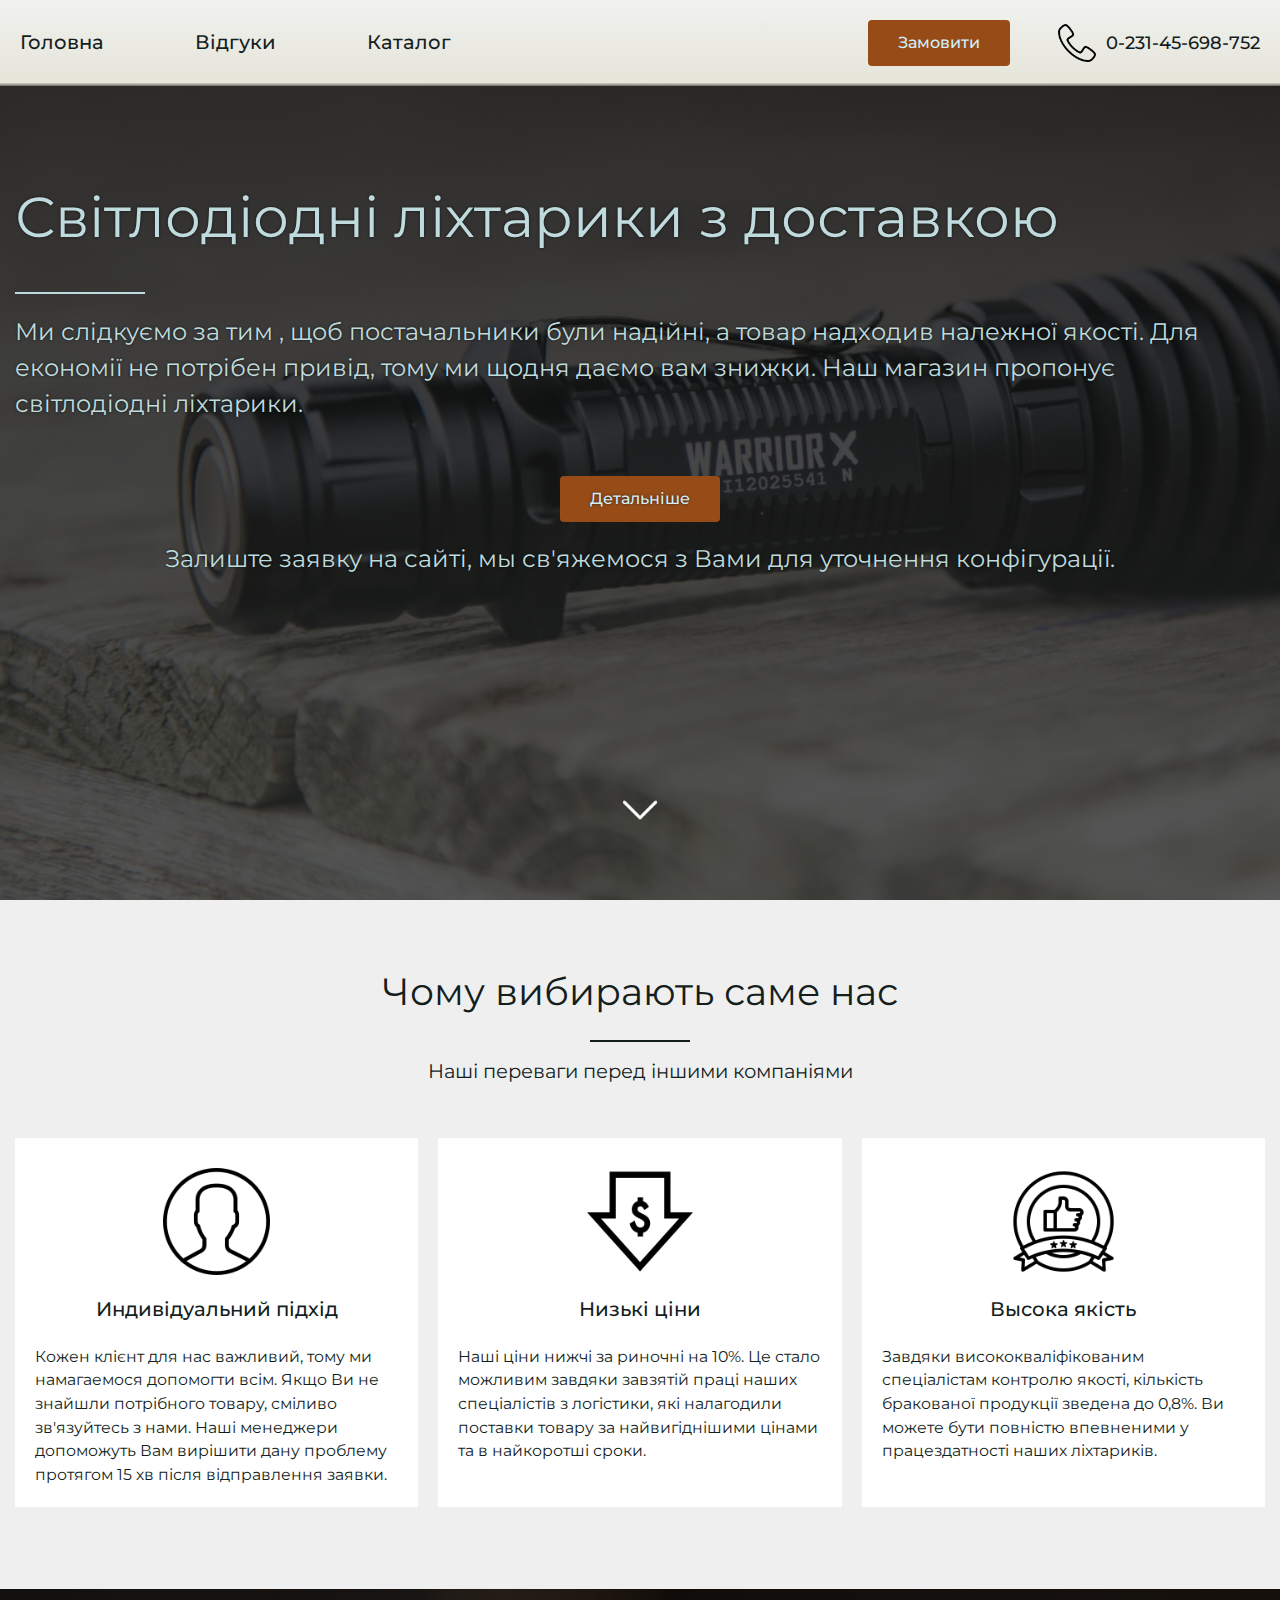
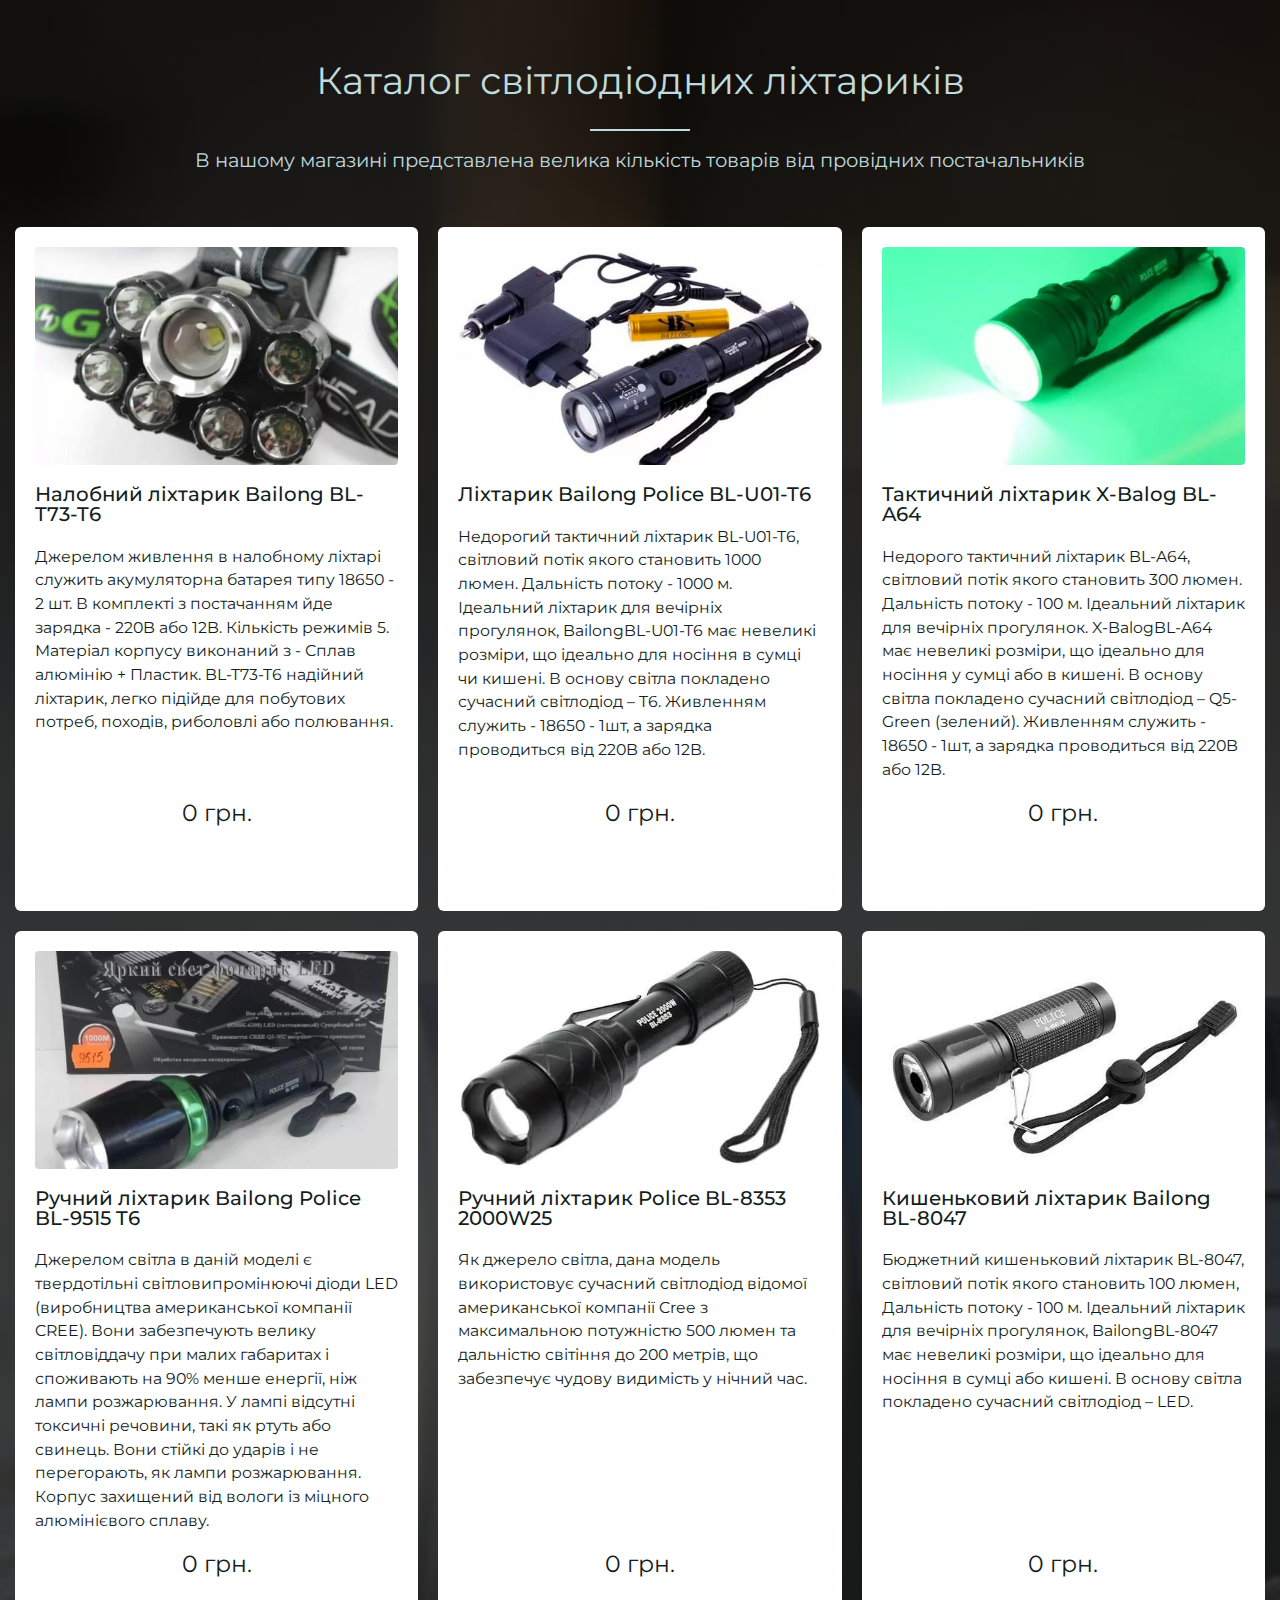
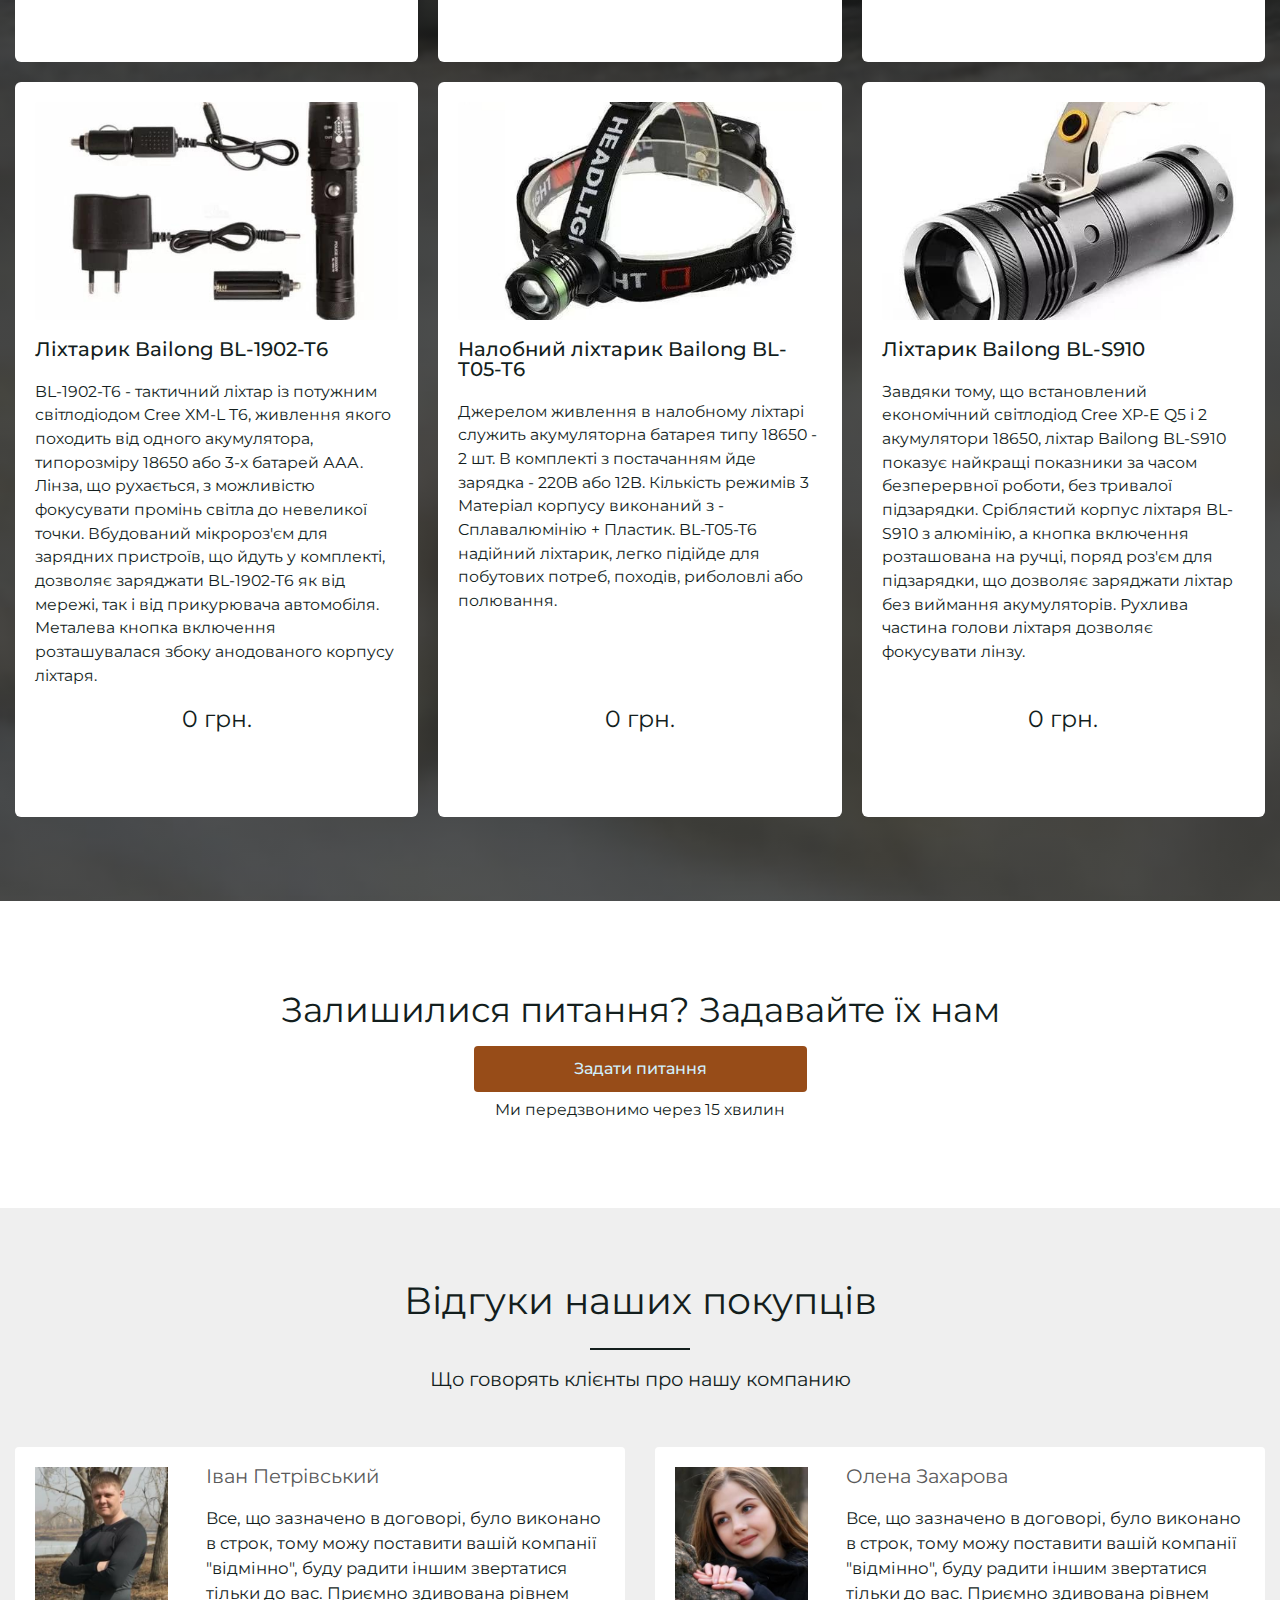
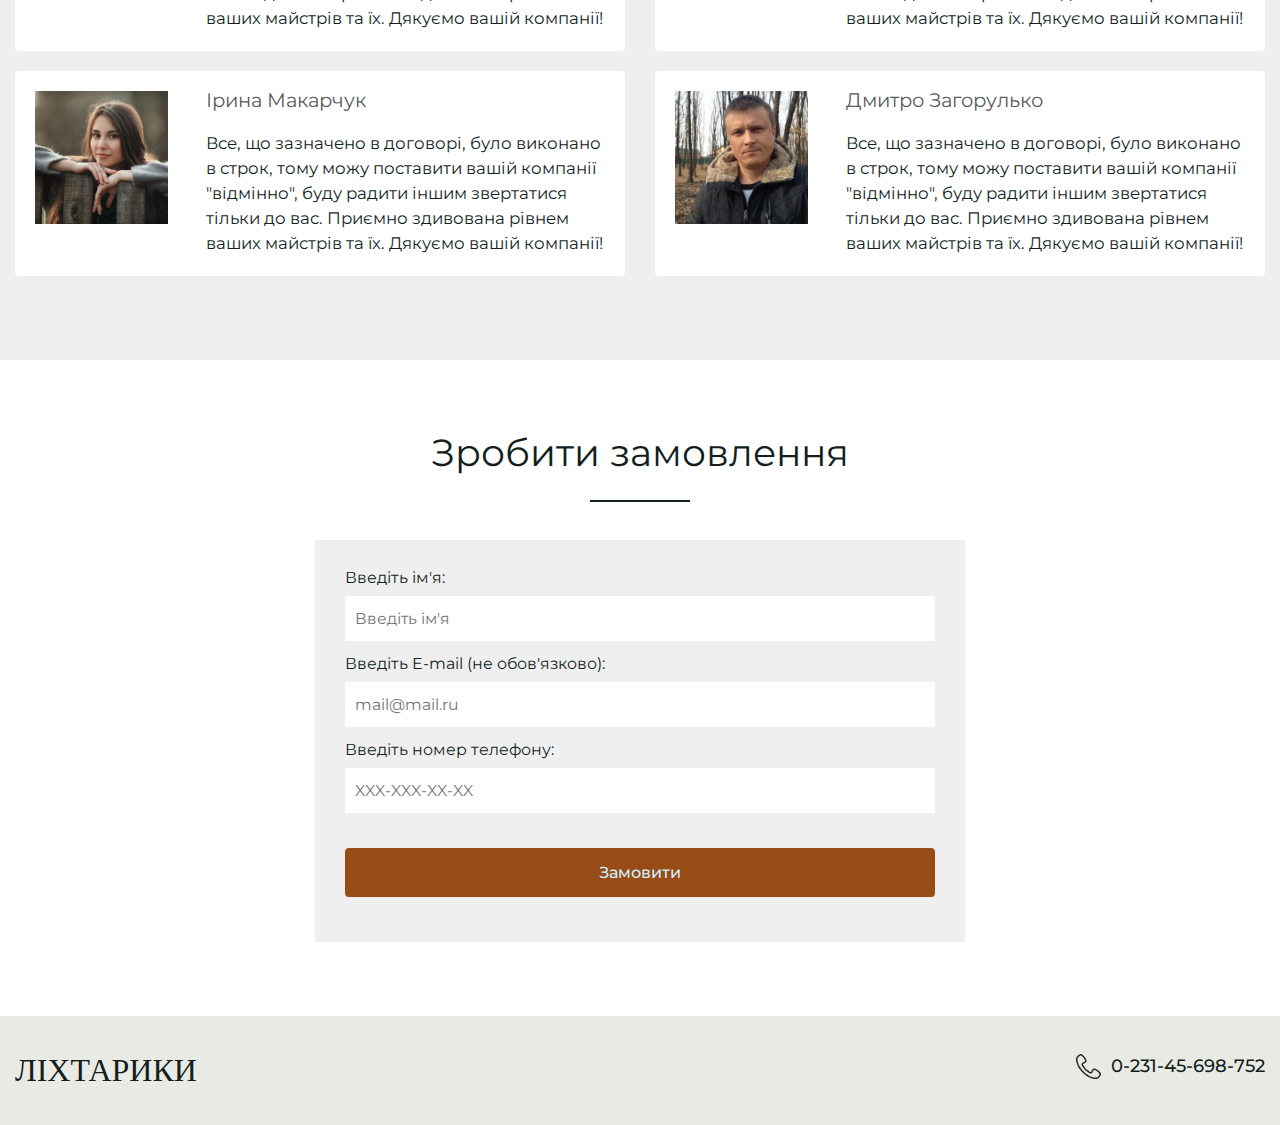
==== commit ff686b32: "Add files via upload" ====
--- a/index.html
+++ b/index.html
@@ -6,7 +6,7 @@
 	<meta charset="UTF-8">
 	<meta name="format-detection" content="telephone=no">
 	<!-- <style>body{opacity: 0;}</style> -->
-	<link rel="stylesheet" href="css/style.min.css?_v=20220406165143">
+	<link rel="stylesheet" href="css/style.min.css?_v=20220407163545">
 	<link rel="shortcut icon" href="favicon.ico">
 	<!-- <meta name="robots" content="noindex, nofollow"> -->
 	<meta name="viewport" content="width=device-width, initial-scale=1.0">
@@ -146,7 +146,7 @@
 						</div>
 						<div class="body-catalog__item">
 							<div class="item-body-catalog">
-								<a href="" class="item-body-catalog__image-ibg"><img src="img/catalog/02.jpg" alt=""></a>
+								<a href="page-product-2.html" target="_blank" class="item-body-catalog__image-ibg"><img src="img/catalog/02.jpg" alt=""></a>
 								<h3 class="item-body-catalog__title">
 									Ліхтарик Bailong Police BL-U01-T6
 								</h3>
@@ -159,12 +159,12 @@
 								<p class="item-body-catalog__price">
 									0 грн.
 								</p>
-								<a href="" target="_blank" class="item-body-catalog__button button">Детальніше</a>
-							</div>
-						</div>
-						<div class="body-catalog__item">
-							<div class="item-body-catalog">
-								<a href="" class="item-body-catalog__image-ibg"><img src="img/catalog/03.jpg" alt=""></a>
+								<a href="page-product-2.html" target="_blank" class="item-body-catalog__button button">Детальніше</a>
+							</div>
+						</div>
+						<div class="body-catalog__item">
+							<div class="item-body-catalog">
+								<a href="page-product-3.html" target="_blank" class="item-body-catalog__image-ibg"><img src="img/catalog/03.jpg" alt=""></a>
 								<h3 class="item-body-catalog__title">
 									Тактичний ліхтарик X-Balog BL-A64
 								</h3>
@@ -177,12 +177,12 @@
 								<p class="item-body-catalog__price">
 									0 грн.
 								</p>
-								<a href="" target="_blank" class="item-body-catalog__button button">Детальніше</a>
-							</div>
-						</div>
-						<div class="body-catalog__item">
-							<div class="item-body-catalog">
-								<a href="" class="item-body-catalog__image-ibg"><img src="img/catalog/04.jpg" alt=""></a>
+								<a href="page-product-3.html" target="_blank" class="item-body-catalog__button button">Детальніше</a>
+							</div>
+						</div>
+						<div class="body-catalog__item">
+							<div class="item-body-catalog">
+								<a href="page-product-4.html" target="_blank" class="item-body-catalog__image-ibg"><img src="img/catalog/04.jpg" alt=""></a>
 								<h3 class="item-body-catalog__title">
 									Ручний ліхтарик Bailong Police BL-9515 T6
 								</h3>
@@ -196,12 +196,12 @@
 								<p class="item-body-catalog__price">
 									0 грн.
 								</p>
-								<a href="" target="_blank" class="item-body-catalog__button button">Детальніше</a>
-							</div>
-						</div>
-						<div class="body-catalog__item">
-							<div class="item-body-catalog">
-								<a href="" class="item-body-catalog__image-ibg"><img src="img/catalog/05.jpg" alt=""></a>
+								<a href="page-product-4.html" target="_blank" class="item-body-catalog__button button">Детальніше</a>
+							</div>
+						</div>
+						<div class="body-catalog__item">
+							<div class="item-body-catalog">
+								<a href="page-product-5.html" target="_blank" class="item-body-catalog__image-ibg"><img src="img/catalog/05.jpg" alt=""></a>
 								<h3 class="item-body-catalog__title">
 									Ручний ліхтарик Police BL-8353 2000W25
 								</h3>
@@ -213,14 +213,14 @@
 								<p class="item-body-catalog__price">
 									0 грн.
 								</p>
-								<a href="" target="_blank" class="item-body-catalog__button button">Детальніше</a>
-							</div>
-						</div>
-						<div class="body-catalog__item">
-							<div class="item-body-catalog">
-								<a href="" class="item-body-catalog__image-ibg"><img src="img/catalog/06.jpg" alt=""></a>
-								<h3 class="item-body-catalog__title">
-									Карманний ліхтарик Bailong BL-8047
+								<a href="page-product-5.html" target="_blank" class="item-body-catalog__button button">Детальніше</a>
+							</div>
+						</div>
+						<div class="body-catalog__item">
+							<div class="item-body-catalog">
+								<a href="page-product-6.html" target="_blank" class="item-body-catalog__image-ibg"><img src="img/catalog/06.jpg" alt=""></a>
+								<h3 class="item-body-catalog__title">
+									Кишеньковий ліхтарик Bailong BL-8047
 								</h3>
 								<p class="item-body-catalog__text">
 									Бюджетний кишеньковий ліхтарик BL-8047, світловий потік якого становить 100 люмен, Дальність потоку -
@@ -230,12 +230,12 @@
 								<p class="item-body-catalog__price">
 									0 грн.
 								</p>
-								<a href="" target="_blank" class="item-body-catalog__button button">Детальніше</a>
-							</div>
-						</div>
-						<div class="body-catalog__item">
-							<div class="item-body-catalog">
-								<a href="" class="item-body-catalog__image-ibg"><img src="img/catalog/07.jpg" alt=""></a>
+								<a href="page-product-6.html" target="_blank" class="item-body-catalog__button button">Детальніше</a>
+							</div>
+						</div>
+						<div class="body-catalog__item">
+							<div class="item-body-catalog">
+								<a href="page-product-7.html" target="_blank" class=" item-body-catalog__image-ibg"><img src="img/catalog/07.jpg" alt=""></a>
 								<h3 class="item-body-catalog__title">
 									Ліхтарик Bailong BL-1902-T6
 								</h3>
@@ -249,12 +249,12 @@
 								<p class="item-body-catalog__price">
 									0 грн.
 								</p>
-								<a href="" target="_blank" class="item-body-catalog__button button">Детальніше</a>
-							</div>
-						</div>
-						<div class="body-catalog__item">
-							<div class="item-body-catalog">
-								<a href="" class="item-body-catalog__image-ibg"><img src="img/catalog/08.jpg" alt=""></a>
+								<a href="page-product-7.html" target="_blank" class="item-body-catalog__button button">Детальніше</a>
+							</div>
+						</div>
+						<div class="body-catalog__item">
+							<div class="item-body-catalog">
+								<a href="page-product-8.html" target="_blank" class="item-body-catalog__image-ibg"><img src="img/catalog/08.jpg" alt=""></a>
 								<h3 class="item-body-catalog__title">
 									Налобний ліхтарик Bailong BL-T05-T6
 								</h3>
@@ -268,12 +268,12 @@
 								<p class="item-body-catalog__price">
 									0 грн.
 								</p>
-								<a href="" target="_blank" class="item-body-catalog__button button">Детальніше</a>
-							</div>
-						</div>
-						<div class="body-catalog__item">
-							<div class="item-body-catalog">
-								<a href="" class="item-body-catalog__image-ibg"><img src="img/catalog/09.jpg" alt=""></a>
+								<a href="page-product-8.html" target="_blank" class="item-body-catalog__button button">Детальніше</a>
+							</div>
+						</div>
+						<div class="body-catalog__item">
+							<div class="item-body-catalog">
+								<a href="page-product-9.html" target="_blank" class="item-body-catalog__image-ibg"><img src="img/catalog/09.jpg" alt=""></a>
 								<h3 class="item-body-catalog__title">
 									Ліхтарик Bailong BL-S910
 								</h3>
@@ -287,7 +287,7 @@
 								<p class="item-body-catalog__price">
 									0 грн.
 								</p>
-								<a href="" target="_blank" class="item-body-catalog__button button">Детальніше</a>
+								<a href="page-product-9.html" target="_blank" class="item-body-catalog__button button">Детальніше</a>
 							</div>
 						</div>
 					</div>
@@ -391,8 +391,8 @@
 					</h2>
 					<form action="#" class="zayavka__form form-zayavka">
 						<div class="form-zayavka__line">
-							<label for="name" class="form-zayavka__label">Введіть им'я:</label>
-							<input id="name" type="text" placeholder="Введіть им'я" class="form-zayavka__input">
+							<label for="name" class="form-zayavka__label">Введіть ім'я:</label>
+							<input id="name" type="text" placeholder="Введіть ім'я" class="form-zayavka__input">
 						</div>
 						<div class="form-zayavka__line">
 							<label for="email" class="form-zayavka__label">Введіть E-mail (не обов'язково):</label>
@@ -438,7 +438,7 @@
 			</div>
 		</div>
 	</div>
-	<script src="js/app.min.js?_v=20220406165143"></script>
+	<script src="js/app.min.js?_v=20220407163545"></script>
 </body>
 
 </html>--- a/css/style.min.css
+++ b/css/style.min.css
@@ -1 +1 @@
-@charset "UTF-8";@font-face{font-family:Montserrat;font-display:swap;src:url(../fonts/Montserrat-Bold.woff2) format("woff2"),url(../fonts/Montserrat-Bold.woff) format("woff");font-weight:700;font-style:normal}@font-face{font-family:Montserrat;font-display:swap;src:url(../fonts/Montserrat-Medium.woff2) format("woff2"),url(../fonts/Montserrat-Medium.woff) format("woff");font-weight:500;font-style:normal}@font-face{font-family:Montserrat;font-display:swap;src:url(../fonts/Montserrat-Regular.woff2) format("woff2"),url(../fonts/Montserrat-Regular.woff) format("woff");font-weight:400;font-style:normal}@font-face{font-family:Montserrat;font-display:swap;src:url(../fonts/Montserrat-SemiBold.woff2) format("woff2"),url(../fonts/Montserrat-SemiBold.woff) format("woff");font-weight:600;font-style:normal}@font-face{font-family:OpenSans;font-display:swap;src:url(../fonts/OpenSans-SemiBold.woff2) format("woff2"),url(../fonts/OpenSans-SemiBold.woff) format("woff");font-weight:600;font-style:normal}*{padding:0;margin:0;border:0}*,:after,:before{-webkit-box-sizing:border-box;box-sizing:border-box}body,html{height:100%;min-width:320px}body{color:#131e1d;line-height:1;font-family:Montserrat;font-size:1rem;-ms-text-size-adjust:100%;-moz-text-size-adjust:100%;-webkit-text-size-adjust:100%;-webkit-font-smoothing:antialiased;-moz-osx-font-smoothing:grayscale}button,input,textarea{font-family:Montserrat;font-size:inherit}button{cursor:pointer;color:inherit;background-color:inherit}a{color:inherit}a:link,a:visited{text-decoration:none}a:hover{text-decoration:none}ul li{list-style:none}img{vertical-align:top}h1,h2,h3,h4,h5,h6{font-weight:inherit;font-size:inherit}.lock body{overflow:hidden;-ms-touch-action:none;touch-action:none}.wrapper{min-height:100%;display:-webkit-box;display:-ms-flexbox;display:flex;-webkit-box-orient:vertical;-webkit-box-direction:normal;-ms-flex-direction:column;flex-direction:column;overflow:hidden}.wrapper>main{-webkit-box-flex:1;-ms-flex:1 1 auto;flex:1 1 auto}.wrapper>*{min-width:0}[class*=__container]{max-width:85.625rem;-webkit-box-sizing:content-box;box-sizing:content-box;margin:0 auto;padding:0 .9375rem}body::after{content:"";background-color:rgba(0,0,0,.5);position:fixed;width:100%;height:100%;top:0;left:0;opacity:0;-webkit-transition:opacity .8s ease 0s;-o-transition:opacity .8s ease 0s;transition:opacity .8s ease 0s;pointer-events:none;z-index:149}body.popup-show::after{opacity:1}.popup{position:fixed;top:0;left:0;bottom:0;right:0;padding:30px 10px;-webkit-transition:visibility .8s ease 0s;-o-transition:visibility .8s ease 0s;transition:visibility .8s ease 0s;visibility:hidden;pointer-events:none}.popup_show{z-index:150;visibility:visible;overflow:auto;pointer-events:auto}.popup_show .popup__content{visibility:visible;-webkit-transform:scale(1);-ms-transform:scale(1);transform:scale(1)}.popup__wrapper{display:-webkit-box;display:-ms-flexbox;display:flex;-webkit-box-orient:vertical;-webkit-box-direction:normal;-ms-flex-direction:column;flex-direction:column;-webkit-box-align:center;-ms-flex-align:center;align-items:center;min-height:100%;-webkit-box-flex:1;-ms-flex:1 1 auto;flex:1 1 auto;width:100%;display:flex;-webkit-box-pack:center;-ms-flex-pack:center;justify-content:center;align-items:center}.popup__content{visibility:hidden;-webkit-transform:scale(0);-ms-transform:scale(0);transform:scale(0);-webkit-transition:-webkit-transform .3s ease 0s;transition:-webkit-transform .3s ease 0s;-o-transition:transform .3s ease 0s;transition:transform .3s ease 0s;transition:transform .3s ease 0s,-webkit-transform .3s ease 0s;background-color:#eee;padding:20px;width:100%;max-width:900px;border-radius:20px}.lock .popup__content{visibility:visible}.tabs__navigation{display:-webkit-box;display:-ms-flexbox;display:flex;-ms-flex-wrap:wrap;flex-wrap:wrap;position:relative}.tabs__navigation::after{content:"";width:100%;height:2px;background-color:rgba(235,235,229,.801);position:absolute;bottom:0;left:0}.tabs__title{padding:.625rem 0;font-weight:500;position:relative;z-index:1}.tabs__title._tab-active{color:#974c18}.tabs__title._tab-active::after{content:"";width:100%;height:2px;background-color:#974c18;position:absolute;bottom:0;left:0;z-index:2}.tabs__content{padding:1.5625rem 0}.tabs__body{background-color:#efefef;padding:0 1.875rem;border-radius:8px}[data-fullscreen]{min-height:100vh}.touch [data-fullscreen]{min-height:calc(var(--vh,1vh) * 100)}[class*=-ibg]{position:relative}[class*=-ibg] img{position:absolute;width:100%;height:100%;top:0;left:0;-o-object-fit:cover;object-fit:cover}[class*=-ibg_contain] img{-o-object-fit:contain;object-fit:contain}.button{display:-webkit-inline-box;display:-ms-inline-flexbox;display:inline-flex;-webkit-box-align:center;-ms-flex-align:center;align-items:center;-webkit-box-pack:center;-ms-flex-pack:center;justify-content:center;padding:15px 30px;background-color:#974c18;-ms-flex-item-align:center;-ms-grid-row-align:center;align-self:center;border-radius:4px;color:#d1f0fd;-webkit-transition:all .2s ease 0s;-o-transition:all .2s ease 0s;transition:all .2s ease 0s;font-weight:500}.title{text-align:center;margin-bottom:20px;position:relative;line-height:1.5;z-index:5}.title::after{content:"";display:block;width:100px;height:2px;margin:0 auto;background-color:#131e1d;position:relative;z-index:5}.header{position:absolute;width:100%;top:0;left:0;z-index:6;background:#f1f1ef;background:-webkit-gradient(linear,left top,left bottom,from(#f1f1ef),color-stop(96%,#e5e5da),to(rgba(218,218,199,.3729866947)));background:-o-linear-gradient(top,#f1f1ef 0,#e5e5da 96%,rgba(218,218,199,.3729866947) 100%);background:linear-gradient(180deg,#f1f1ef 0,#e5e5da 96%,rgba(218,218,199,.3729866947) 100%);padding:10px 0}.header__top{padding:.625rem .3125rem}.header._header-scroll{position:fixed;top:-200px}.header._header-show{top:0;-webkit-transition:all .2s ease 0s;-o-transition:all .2s ease 0s;transition:all .2s ease 0s}.top-header{display:-webkit-box;display:-ms-flexbox;display:flex;-webkit-box-align:center;-ms-flex-align:center;align-items:center;-ms-flex-wrap:wrap;flex-wrap:wrap}.top-header__left{-webkit-box-flex:1;-ms-flex:1 1 auto;flex:1 1 auto;padding-right:10px}.menu__list{display:-webkit-box;display:-ms-flexbox;display:flex;-webkit-box-align:center;-ms-flex-align:center;align-items:center;-ms-flex-wrap:wrap;flex-wrap:wrap;width:100%}.menu__link{-webkit-transition:all .2s ease 0s;-o-transition:all .2s ease 0s;transition:all .2s ease 0s;border-bottom:1px solid transparent;padding-bottom:5px;padding-top:5px;font-weight:500}.right-header{display:-webkit-box;display:-ms-flexbox;display:flex;-webkit-column-gap:50px;-moz-column-gap:50px;column-gap:50px;-ms-flex-item-align:stretch;-ms-grid-row-align:stretch;align-self:stretch}.right-header__phone{display:-webkit-box;display:-ms-flexbox;display:flex;row-gap:10px;-webkit-box-pack:center;-ms-flex-pack:center;justify-content:center;-webkit-box-align:center;-ms-flex-align:center;align-items:center;-webkit-column-gap:10px;-moz-column-gap:10px;column-gap:10px}.right-header__phone:hover .right-header__icon{-webkit-animation:tuda-suda 1s infinite ease;animation:tuda-suda 1s infinite ease}.right-header__phone p{font-weight:500}.right-header__icon{max-width:38px}.right-header__number{font-size:1.125rem;font-weight:500;-webkit-transition:all .2s ease 0s;-o-transition:all .2s ease 0s;transition:all .2s ease 0s}@-webkit-keyframes tuda-suda{0%{-webkit-transform:rotate(0);transform:rotate(0)}50%{-webkit-transform:rotate(5deg);transform:rotate(5deg)}100%{-webkit-transform:rotate(0);transform:rotate(0)}}@keyframes tuda-suda{0%{-webkit-transform:rotate(0);transform:rotate(0)}50%{-webkit-transform:rotate(5deg);transform:rotate(5deg)}100%{-webkit-transform:rotate(0);transform:rotate(0)}}.icon-menu{display:none}.footer{background-color:#eaeae4}.footer__container{display:-webkit-box;display:-ms-flexbox;display:flex;-ms-flex-wrap:wrap;flex-wrap:wrap}.footer__left{-webkit-box-flex:1;-ms-flex:1 1 auto;flex:1 1 auto}.left-footer__logo{font-weight:400;font-size:2rem;font-family:"Open Sans"}.right-footer__phone{display:-webkit-box;display:-ms-flexbox;display:flex;row-gap:10px;-webkit-box-pack:center;-ms-flex-pack:center;justify-content:center;-webkit-box-align:center;-ms-flex-align:center;align-items:center;-webkit-column-gap:10px;-moz-column-gap:10px;column-gap:10px}.right-footer__phone:hover .right-footer__icon{-webkit-animation:tuda-suda 1s infinite linear;animation:tuda-suda 1s infinite linear}.right-footer__phone p{font-weight:500}.right-footer__icon{max-width:25px}.right-footer__number{font-size:1.125rem;font-weight:500;-webkit-transition:all .2s ease 0s;-o-transition:all .2s ease 0s;transition:all .2s ease 0s}.start{color:#bfdbde;text-shadow:0 0 3px rgba(0,0,0,.63);background:url(../img/start/bg.png) 0 0/cover no-repeat;position:relative;z-index:5}.start::after{content:"";width:100%;height:100%;background:-webkit-gradient(linear,left top,left bottom,from(rgba(0,0,0,.8)),to(rgba(44,46,46,.8)));background:-o-linear-gradient(top,rgba(0,0,0,.8) 0,rgba(44,46,46,.8) 100%);background:linear-gradient(180deg,rgba(0,0,0,.8) 0,rgba(44,46,46,.8) 100%);position:absolute;top:0;left:0;z-index:1}.start__container{display:-webkit-box;display:-ms-flexbox;display:flex;-webkit-box-orient:vertical;-webkit-box-direction:normal;-ms-flex-direction:column;flex-direction:column}.start__title{line-height:1;position:relative;z-index:5;margin-bottom:1.25rem}.start__title::after{content:"";display:block;width:130px;height:2px;background-color:#bfdbde}.start__text{position:relative;z-index:5;line-height:1.5}.start__text_bottom{text-align:center;font-size:.875rem}.start__button{position:relative;z-index:5}.start__button:hover{color:#3f4261}.start__down{display:block;-ms-flex-item-align:center;-ms-grid-row-align:center;align-self:center;position:absolute;bottom:65px;left:50%;-webkit-transform:translate(-50%,0);-ms-transform:translate(-50%,0);transform:translate(-50%,0);z-index:5;max-width:50px;cursor:pointer}.start__down img{width:100%;-webkit-animation:up-down 1.2s infinite ease;animation:up-down 1.2s infinite ease}@-webkit-keyframes up-down{0%{-webkit-transform:translate(0,0);transform:translate(0,0)}50%{-webkit-transform:translate(0,10px);transform:translate(0,10px)}100%{-webkit-transform:translate(0,0);transform:translate(0,0)}}@keyframes up-down{0%{-webkit-transform:translate(0,0);transform:translate(0,0)}50%{-webkit-transform:translate(0,10px);transform:translate(0,10px)}100%{-webkit-transform:translate(0,0);transform:translate(0,0)}}.advantage{background-color:#efefef}.advantage_rev{background-color:#fff}.advantage__title{text-align:center;margin-bottom:20px}.advantage__title::after{content:"";display:block;width:100px;height:2px;margin:0 auto;background-color:#131e1d}.advantage__subtitle{text-align:center}.advantage__body{display:-webkit-box;display:-ms-flexbox;display:flex;-ms-flex-wrap:wrap;flex-wrap:wrap;margin:0 -10px}.body-advantage__item{display:-webkit-box;display:-ms-flexbox;display:flex;-webkit-box-orient:vertical;-webkit-box-direction:normal;-ms-flex-direction:column;flex-direction:column;padding:10px 10px;-webkit-box-flex:1;-ms-flex:1 1 380px;flex:1 1 380px}.body-advantage__content{height:100%;display:-webkit-box;display:-ms-flexbox;display:flex;-webkit-box-orient:vertical;-webkit-box-direction:normal;-ms-flex-direction:column;flex-direction:column;gap:20px;padding:20px;background-color:#fff}.body-advantage__content_rev{background-color:#efefef}.content-body-advantage__image-ibg{margin-top:10px;padding-bottom:6.6666666667em}.content-body-advantage__image-ibg img{-o-object-fit:contain;object-fit:contain}.content-body-advantage__title{line-height:1.5;text-align:center;font-weight:500}.content-body-advantage__text{line-height:1.5}.catalog{background:url(../img/catalog/bg.jpg) 0 0/cover no-repeat;position:relative;z-index:5}.catalog__container::after{content:"";width:100%;height:100%;background:-webkit-gradient(linear,left top,left bottom,from(rgba(0,0,0,.8)),to(rgba(44,46,46,.8)));background:-o-linear-gradient(top,rgba(0,0,0,.8) 0,rgba(44,46,46,.8) 100%);background:linear-gradient(180deg,rgba(0,0,0,.8) 0,rgba(44,46,46,.8) 100%);position:absolute;top:0;left:0;z-index:1}.catalog__title{text-align:center;margin-bottom:20px;color:#bfdbde;position:relative;z-index:5}.catalog__title::after{content:"";display:block;width:100px;height:2px;margin:0 auto;background-color:#bfdbde;position:relative;z-index:5}.catalog__subtitle{text-align:center;color:#bfdbde;position:relative;z-index:5}.catalog__body{position:relative;z-index:5}.body-catalog{display:-webkit-box;display:-ms-flexbox;display:flex;-ms-flex-wrap:wrap;flex-wrap:wrap;margin:0 -10px}.body-catalog__item{-webkit-box-flex:1;-ms-flex:1 0 33.33%;flex:1 0 33.33%;padding:10px;min-width:300px}.item-body-catalog{display:-webkit-box;display:-ms-flexbox;display:flex;-ms-flex-wrap:wrap;flex-wrap:wrap;-webkit-box-orient:vertical;-webkit-box-direction:normal;-ms-flex-direction:column;flex-direction:column;gap:20px;background-color:#fff;padding:20px;border-radius:6px;height:100%;overflow:hidden;-webkit-transition:all .3s ease 0s;-o-transition:all .3s ease 0s;transition:all .3s ease 0s}.item-body-catalog__image-ibg{padding-bottom:60%}.item-body-catalog__image-ibg img{border-radius:4px}.item-body-catalog__title{font-weight:500}.item-body-catalog__text{line-height:1.5;-webkit-box-flex:1;-ms-flex:1 1 auto;flex:1 1 auto}.item-body-catalog__price{-ms-flex-item-align:center;-ms-grid-row-align:center;align-self:center}.item-body-catalog__button{-ms-flex-item-align:stretch;-ms-grid-row-align:stretch;align-self:stretch;-webkit-transform:translate(0,200%);-ms-transform:translate(0,200%);transform:translate(0,200%);-webkit-transition:all .2s ease 0s;-o-transition:all .2s ease 0s;transition:all .2s ease 0s}.item-body-catalog:hover{background-color:#a3a1a1;color:rgba(255,255,255,.747);cursor:pointer;-webkit-transform:scale(101%);-ms-transform:scale(101%);transform:scale(101%)}.item-body-catalog:hover .item-body-catalog__button{-webkit-transform:translate(0,0);-ms-transform:translate(0,0);transform:translate(0,0)}.quostions__container{display:-webkit-box;display:-ms-flexbox;display:flex;-webkit-box-orient:vertical;-webkit-box-direction:normal;-ms-flex-direction:column;flex-direction:column;text-align:center}.quostions__button{padding:15px 100px}.reviews{background-color:#efefef}.reviews__title{text-align:center;margin-bottom:20px}.reviews__title::after{content:"";display:block;width:100px;height:2px;margin:0 auto;background-color:#131e1d}.reviews__subtitle{text-align:center}.reviews__body{margin:0 -15px}.body-reviews{display:-webkit-box;display:-ms-flexbox;display:flex;-ms-flex-wrap:wrap;flex-wrap:wrap}.body-reviews__item{-webkit-box-flex:1;-ms-flex:1 1 50%;flex:1 1 50%;min-width:400px;padding:10px 15px}.item-body-reviews{background-color:#fff;border-radius:4px;padding:20px;display:-webkit-box;display:-ms-flexbox;display:flex}.item-body-reviews__left{-webkit-box-flex:1;-ms-flex:1 1 25%;flex:1 1 25%}.item-body-reviews__image-ibg{padding-bottom:100%}.item-body-reviews__right{-webkit-box-flex:1;-ms-flex:1 1 75%;flex:1 1 75%}.item-body-reviews__name{font-weight:400;color:#5a5a5a;margin-bottom:20px}.item-body-reviews__text{line-height:1.5}.zayavka__title{text-align:center}.zayavka__title::after{content:"";display:block;width:100px;height:2px;margin:0 auto;background-color:#131e1d}.zayavka__form{background-color:#efefef;padding:30px;max-width:650px;margin:0 auto}.form-zayavka{display:-webkit-box;display:-ms-flexbox;display:flex;-webkit-box-orient:vertical;-webkit-box-direction:normal;-ms-flex-direction:column;flex-direction:column;gap:15px}.form-zayavka__line{display:-webkit-box;display:-ms-flexbox;display:flex;-webkit-box-orient:vertical;-webkit-box-direction:normal;-ms-flex-direction:column;flex-direction:column;gap:10px}.form-zayavka__input{min-height:45px;padding:5px 10px}.form-zayavka__input:focus{outline:0;-webkit-transform:scale(103%);-ms-transform:scale(103%);transform:scale(103%)}.form-zayavka__input::-webkit-input-placeholder{-webkit-transition:all .5s ease 0s;transition:all .5s ease 0s}.form-zayavka__input::-moz-placeholder{-moz-transition:all .5s ease 0s;transition:all .5s ease 0s}.form-zayavka__input:-ms-input-placeholder{-ms-transition:all .5s ease 0s;transition:all .5s ease 0s}.form-zayavka__input::-ms-input-placeholder{-ms-transition:all .5s ease 0s;transition:all .5s ease 0s}.form-zayavka__input::placeholder{-webkit-transition:all .5s ease 0s;-o-transition:all .5s ease 0s;transition:all .5s ease 0s}.form-zayavka__input:focus::-webkit-input-placeholder{-webkit-transform:translate(50px);transform:translate(50px);opacity:0}.form-zayavka__input:focus::-moz-placeholder{transform:translate(50px);opacity:0}.form-zayavka__input:focus:-ms-input-placeholder{-ms-transform:translate(50px);transform:translate(50px);opacity:0}.form-zayavka__input:focus::-ms-input-placeholder{-ms-transform:translate(50px);transform:translate(50px);opacity:0}.form-zayavka__input:focus::placeholder{-webkit-transform:translate(50px);-ms-transform:translate(50px);transform:translate(50px);opacity:0}.form-zayavka__button{margin-top:20px;-ms-flex-item-align:stretch;-ms-grid-row-align:stretch;align-self:stretch}.form-zayavka__confiden{line-height:1.5}.form-zayavka__confiden a{text-decoration:underline;-webkit-transition:all .2s ease 0s;-o-transition:all .2s ease 0s;transition:all .2s ease 0s}.page-product__body{background:-webkit-gradient(linear,left top,left bottom,from(rgba(0,0,0,.8)),to(rgba(44,46,46,.8)));background:-o-linear-gradient(top,rgba(0,0,0,.8) 0,rgba(44,46,46,.8) 100%);background:linear-gradient(180deg,rgba(0,0,0,.8) 0,rgba(44,46,46,.8) 100%)}.product-body__container{display:-webkit-box;display:-ms-flexbox;display:flex;-webkit-box-align:center;-ms-flex-align:center;align-items:center}.product-body__slider{-webkit-box-flex:1;-ms-flex:1 1 50%;flex:1 1 50%;border-radius:8px;-webkit-box-shadow:0 0 5px rgba(0,0,0,.3);box-shadow:0 0 5px rgba(0,0,0,.3)}.product-body__slide img{width:100%}.product-body__price{position:relative;z-index:5;-webkit-box-flex:1;-ms-flex:1 1 50%;flex:1 1 50%;display:-webkit-box;display:-ms-flexbox;display:flex;-webkit-box-orient:vertical;-webkit-box-direction:normal;-ms-flex-direction:column;flex-direction:column;padding:10px 20px;-webkit-box-shadow:0 0 5px rgba(0,0,0,.3);box-shadow:0 0 5px rgba(0,0,0,.3);border-radius:8px;margin-left:20px;background-color:#eaeae4}.product-body__title{line-height:1.5;font-weight:500}.product-body__number{text-align:center;color:#974c18;display:-webkit-box;display:-ms-flexbox;display:flex;-webkit-box-align:center;-ms-flex-align:center;align-items:center;-webkit-box-pack:center;-ms-flex-pack:center;justify-content:center;row-gap:20px}.product-body__number span{color:#da2424;text-decoration:line-through}.product-body__number b{font-weight:500;color:#1ea01e}.product-body__subnumber{font-style:italic;font-weight:500;text-align:center}.product-body__button{-ms-flex-item-align:stretch;-ms-grid-row-align:stretch;align-self:stretch;margin-bottom:20px}.description-product-body__title{font-weight:500;line-height:1.5}.description-product-body__text{line-height:1.5}.description-product-body__text span{font-weight:700}.description-product-body__list{display:-webkit-box;display:-ms-flexbox;display:flex;-webkit-box-orient:vertical;-webkit-box-direction:normal;-ms-flex-direction:column;flex-direction:column}.description-product-body__item:last-child{font-weight:600}.charachteristic__body{display:-webkit-box;display:-ms-flexbox;display:flex;-ms-flex-wrap:wrap;flex-wrap:wrap}.body-charachteristic{margin:0 -15px}.body-charachteristic__item{-webkit-box-flex:1;-ms-flex:1 0 50%;flex:1 0 50%;padding:15px}.item-body-charachteristic{display:-webkit-box;display:-ms-flexbox;display:flex;-webkit-box-orient:vertical;-webkit-box-direction:normal;-ms-flex-direction:column;flex-direction:column}.item-body-charachteristic__line{display:-webkit-box;display:-ms-flexbox;display:flex;-ms-flex-wrap:wrap;flex-wrap:wrap;position:relative;gap:5px}.item-body-charachteristic__line::after{content:"";width:100%;height:2px;background-color:#fff;position:absolute;bottom:-15px;left:0}.item-body-charachteristic__left{-webkit-box-flex:1;-ms-flex:1 1 auto;flex:1 1 auto}.item-body-charachteristic__right{font-weight:600}.reviews__wrapper-form{padding-left:40px;padding-top:10px;-webkit-box-flex:1;-ms-flex:1 1 50%;flex:1 1 50%;-ms-flex-item-align:stretch;-ms-grid-row-align:stretch;align-self:stretch}.reviews__wrapper-form_no-pading{padding-left:0;max-width:600px;margin:0 auto}.reviews__bottom{display:-webkit-box;display:-ms-flexbox;display:flex;-webkit-box-align:start;-ms-flex-align:start;align-items:flex-start}.body-reviews_one{-webkit-box-flex:1;-ms-flex:1 1 50%;flex:1 1 50%;height:468px;overflow:auto}.body-reviews__item_one{-webkit-box-flex:1;-ms-flex:1 1 100%;flex:1 1 100%}.form-reviews{background-color:#fff;padding:20px;display:-webkit-box;display:-ms-flexbox;display:flex;-webkit-box-orient:vertical;-webkit-box-direction:normal;-ms-flex-direction:column;flex-direction:column;gap:20px;border-radius:8px}.form-reviews__line{display:-webkit-box;display:-ms-flexbox;display:flex;-webkit-box-orient:vertical;-webkit-box-direction:normal;-ms-flex-direction:column;flex-direction:column;gap:10px}.form-reviews__line textarea{width:100%;height:100px;resize:none;overflow:auto}.form-reviews__label{font-weight:500}.form-reviews__input{min-height:45px;padding:5px 10px;background-color:#efefef}.form-reviews__input:focus{outline:0;-webkit-transform:scale(103%);-ms-transform:scale(103%);transform:scale(103%)}.form-reviews__input::-webkit-input-placeholder{-webkit-transition:all .5s ease 0s;transition:all .5s ease 0s}.form-reviews__input::-moz-placeholder{-moz-transition:all .5s ease 0s;transition:all .5s ease 0s}.form-reviews__input:-ms-input-placeholder{-ms-transition:all .5s ease 0s;transition:all .5s ease 0s}.form-reviews__input::-ms-input-placeholder{-ms-transition:all .5s ease 0s;transition:all .5s ease 0s}.form-reviews__input::placeholder{-webkit-transition:all .5s ease 0s;-o-transition:all .5s ease 0s;transition:all .5s ease 0s}.form-reviews__input:focus::-webkit-input-placeholder{-webkit-transform:translate(50px);transform:translate(50px);opacity:0}.form-reviews__input:focus::-moz-placeholder{transform:translate(50px);opacity:0}.form-reviews__input:focus:-ms-input-placeholder{-ms-transform:translate(50px);transform:translate(50px);opacity:0}.form-reviews__input:focus::-ms-input-placeholder{-ms-transform:translate(50px);transform:translate(50px);opacity:0}.form-reviews__input:focus::placeholder{-webkit-transform:translate(50px);-ms-transform:translate(50px);transform:translate(50px);opacity:0}.form-reviews__button{-ms-flex-item-align:stretch;-ms-grid-row-align:stretch;align-self:stretch}.video-product__subtitle{text-align:center}.video-product__item{max-width:680px;margin:0 auto}.video-product__item iframe{width:100%;height:314px}.adv-page-product__title{text-align:center;margin-bottom:10px;padding-left:15px;padding-right:15px}.adv-page-product__title::after{content:"";display:block;width:100px;height:2px;margin:0 auto;background-color:#131e1d}.adv-page-product__line{display:-webkit-box;display:-ms-flexbox;display:flex;-webkit-box-orient:vertical;-webkit-box-direction:normal;-ms-flex-direction:column;flex-direction:column}.line-adv-page-product_negative{background-color:#ecece6}.line-adv-page-product__item{display:-webkit-box;display:-ms-flexbox;display:flex;-webkit-box-align:center;-ms-flex-align:center;align-items:center}.line-adv-page-product__image{-webkit-box-flex:1;-ms-flex:1 1 50%;flex:1 1 50%;-webkit-box-shadow:20px 10px 10px rgba(0,0,0,.3);box-shadow:20px 10px 10px rgba(0,0,0,.3);border-radius:8px}.line-adv-page-product__image_right{-webkit-box-shadow:-20px -10px 10px rgba(126,126,126,.219);box-shadow:-20px -10px 10px rgba(126,126,126,.219);margin-left:20px}.line-adv-page-product__text{-webkit-box-flex:1;-ms-flex:1 1 50%;flex:1 1 50%;padding-left:50px;font-style:italic}.line-adv-page-product__text_negative{padding-left:0}.line-adv-page-product__title{font-size:2rem;font-weight:500;line-height:1.5}.line-adv-page-product__information{line-height:1.5}.line-adv-page-product-ibg{padding-bottom:50%;height:100%}.line-adv-page-product-ibg img{width:100%;border-radius:8px}.swiper{overflow:hidden}.swiper-wrapper{width:100%;height:100%;-webkit-box-sizing:content-box;box-sizing:content-box;display:-webkit-box;display:-ms-flexbox;display:flex;position:relative}.swiper-vertical .swiper-wrapper{-webkit-box-orient:vertical;-webkit-box-direction:normal;-ms-flex-direction:column;flex-direction:column}.swiper-autoheight .swiper-wrapper{-webkit-box-align:start;-ms-flex-align:start;align-items:flex-start}.swiper-initialized .swiper-slide{-ms-flex-negative:0;flex-shrink:0}.swiper-android .swiper-slide,.swiper-android .swiper-wrapper{-webkit-transform:translate3d(0,0,0);transform:translate3d(0,0,0)}.swiper-button-lock{display:none!important}@font-face{font-family:swiper-icons;src:url("data:application/font-woff;charset=utf-8;base64, [base64]//wADZ2x5ZgAAAywAAADMAAAD2MHtryVoZWFkAAABbAAAADAAAAA2E2+eoWhoZWEAAAGcAAAAHwAAACQC9gDzaG10eAAAAigAAAAZAAAArgJkABFsb2NhAAAC0AAAAFoAAABaFQAUGG1heHAAAAG8AAAAHwAAACAAcABAbmFtZQAAA/gAAAE5AAACXvFdBwlwb3N0AAAFNAAAAGIAAACE5s74hXjaY2BkYGAAYpf5Hu/j+W2+MnAzMYDAzaX6QjD6/4//Bxj5GA8AuRwMYGkAPywL13jaY2BkYGA88P8Agx4j+/8fQDYfA1AEBWgDAIB2BOoAeNpjYGRgYNBh4GdgYgABEMnIABJzYNADCQAACWgAsQB42mNgYfzCOIGBlYGB0YcxjYGBwR1Kf2WQZGhhYGBiYGVmgAFGBiQQkOaawtDAoMBQxXjg/wEGPcYDDA4wNUA2CCgwsAAAO4EL6gAAeNpj2M0gyAACqxgGNWBkZ2D4/wMA+xkDdgAAAHjaY2BgYGaAYBkGRgYQiAHyGMF8FgYHIM3DwMHABGQrMOgyWDLEM1T9/w8UBfEMgLzE////P/5//f/V/xv+r4eaAAeMbAxwIUYmIMHEgKYAYjUcsDAwsLKxc3BycfPw8jEQA/[base64]/uznmfPFBNODM2K7MTQ45YEAZqGP81AmGGcF3iPqOop0r1SPTaTbVkfUe4HXj97wYE+yNwWYxwWu4v1ugWHgo3S1XdZEVqWM7ET0cfnLGxWfkgR42o2PvWrDMBSFj/IHLaF0zKjRgdiVMwScNRAoWUoH78Y2icB/yIY09An6AH2Bdu/UB+yxopYshQiEvnvu0dURgDt8QeC8PDw7Fpji3fEA4z/PEJ6YOB5hKh4dj3EvXhxPqH/SKUY3rJ7srZ4FZnh1PMAtPhwP6fl2PMJMPDgeQ4rY8YT6Gzao0eAEA409DuggmTnFnOcSCiEiLMgxCiTI6Cq5DZUd3Qmp10vO0LaLTd2cjN4fOumlc7lUYbSQcZFkutRG7g6JKZKy0RmdLY680CDnEJ+UMkpFFe1RN7nxdVpXrC4aTtnaurOnYercZg2YVmLN/d/gczfEimrE/fs/bOuq29Zmn8tloORaXgZgGa78yO9/cnXm2BpaGvq25Dv9S4E9+5SIc9PqupJKhYFSSl47+Qcr1mYNAAAAeNptw0cKwkAAAMDZJA8Q7OUJvkLsPfZ6zFVERPy8qHh2YER+3i/BP83vIBLLySsoKimrqKqpa2hp6+jq6RsYGhmbmJqZSy0sraxtbO3sHRydnEMU4uR6yx7JJXveP7WrDycAAAAAAAH//wACeNpjYGRgYOABYhkgZgJCZgZNBkYGLQZtIJsFLMYAAAw3ALgAeNolizEKgDAQBCchRbC2sFER0YD6qVQiBCv/H9ezGI6Z5XBAw8CBK/m5iQQVauVbXLnOrMZv2oLdKFa8Pjuru2hJzGabmOSLzNMzvutpB3N42mNgZGBg4GKQYzBhYMxJLMlj4GBgAYow/P/PAJJhLM6sSoWKfWCAAwDAjgbRAAB42mNgYGBkAIIbCZo5IPrmUn0hGA0AO8EFTQAA");font-weight:400;font-style:normal}:root{--swiper-theme-color:#007aff}.swiper{margin-left:auto;margin-right:auto;position:relative;overflow:hidden;list-style:none;padding:0;z-index:1}.swiper-vertical>.swiper-wrapper{-webkit-box-orient:vertical;-webkit-box-direction:normal;-ms-flex-direction:column;flex-direction:column}.swiper-wrapper{position:relative;width:100%;height:100%;z-index:1;display:-webkit-box;display:-ms-flexbox;display:flex;-webkit-transition-property:-webkit-transform;transition-property:-webkit-transform;-o-transition-property:transform;transition-property:transform;transition-property:transform,-webkit-transform;-webkit-box-sizing:content-box;box-sizing:content-box}.swiper-android .swiper-slide,.swiper-wrapper{-webkit-transform:translate3d(0,0,0);transform:translate3d(0,0,0)}.swiper-pointer-events{-ms-touch-action:pan-y;touch-action:pan-y}.swiper-pointer-events.swiper-vertical{-ms-touch-action:pan-x;touch-action:pan-x}.swiper-slide{-ms-flex-negative:0;flex-shrink:0;width:100%;height:100%;position:relative;-webkit-transition-property:-webkit-transform;transition-property:-webkit-transform;-o-transition-property:transform;transition-property:transform;transition-property:transform,-webkit-transform}.swiper-slide-invisible-blank{visibility:hidden}.swiper-autoheight,.swiper-autoheight .swiper-slide{height:auto}.swiper-autoheight .swiper-wrapper{-webkit-box-align:start;-ms-flex-align:start;align-items:flex-start;-webkit-transition-property:height,-webkit-transform;transition-property:height,-webkit-transform;-o-transition-property:transform,height;transition-property:transform,height;transition-property:transform,height,-webkit-transform}.swiper-3d,.swiper-3d.swiper-css-mode .swiper-wrapper{-webkit-perspective:1200px;perspective:1200px}.swiper-3d .swiper-cube-shadow,.swiper-3d .swiper-slide,.swiper-3d .swiper-slide-shadow,.swiper-3d .swiper-slide-shadow-bottom,.swiper-3d .swiper-slide-shadow-left,.swiper-3d .swiper-slide-shadow-right,.swiper-3d .swiper-slide-shadow-top,.swiper-3d .swiper-wrapper{-webkit-transform-style:preserve-3d;transform-style:preserve-3d}.swiper-3d .swiper-slide-shadow,.swiper-3d .swiper-slide-shadow-bottom,.swiper-3d .swiper-slide-shadow-left,.swiper-3d .swiper-slide-shadow-right,.swiper-3d .swiper-slide-shadow-top{position:absolute;left:0;top:0;width:100%;height:100%;pointer-events:none;z-index:10}.swiper-3d .swiper-slide-shadow{background:rgba(0,0,0,.15)}.swiper-3d .swiper-slide-shadow-left{background-image:-webkit-gradient(linear,right top,left top,from(rgba(0,0,0,.5)),to(rgba(0,0,0,0)));background-image:-o-linear-gradient(right,rgba(0,0,0,.5),rgba(0,0,0,0));background-image:linear-gradient(to left,rgba(0,0,0,.5),rgba(0,0,0,0))}.swiper-3d .swiper-slide-shadow-right{background-image:-webkit-gradient(linear,left top,right top,from(rgba(0,0,0,.5)),to(rgba(0,0,0,0)));background-image:-o-linear-gradient(left,rgba(0,0,0,.5),rgba(0,0,0,0));background-image:linear-gradient(to right,rgba(0,0,0,.5),rgba(0,0,0,0))}.swiper-3d .swiper-slide-shadow-top{background-image:-webkit-gradient(linear,left bottom,left top,from(rgba(0,0,0,.5)),to(rgba(0,0,0,0)));background-image:-o-linear-gradient(bottom,rgba(0,0,0,.5),rgba(0,0,0,0));background-image:linear-gradient(to top,rgba(0,0,0,.5),rgba(0,0,0,0))}.swiper-3d .swiper-slide-shadow-bottom{background-image:-webkit-gradient(linear,left top,left bottom,from(rgba(0,0,0,.5)),to(rgba(0,0,0,0)));background-image:-o-linear-gradient(top,rgba(0,0,0,.5),rgba(0,0,0,0));background-image:linear-gradient(to bottom,rgba(0,0,0,.5),rgba(0,0,0,0))}.swiper-css-mode>.swiper-wrapper{overflow:auto;scrollbar-width:none;-ms-overflow-style:none}.swiper-css-mode>.swiper-wrapper::-webkit-scrollbar{display:none}.swiper-css-mode>.swiper-wrapper>.swiper-slide{scroll-snap-align:start start}.swiper-horizontal.swiper-css-mode>.swiper-wrapper{-ms-scroll-snap-type:x mandatory;scroll-snap-type:x mandatory}.swiper-vertical.swiper-css-mode>.swiper-wrapper{-ms-scroll-snap-type:y mandatory;scroll-snap-type:y mandatory}.swiper-centered>.swiper-wrapper::before{content:"";-ms-flex-negative:0;flex-shrink:0;-webkit-box-ordinal-group:10000;-ms-flex-order:9999;order:9999}.swiper-centered.swiper-horizontal>.swiper-wrapper>.swiper-slide:first-child{-webkit-margin-start:var(--swiper-centered-offset-before);margin-inline-start:var(--swiper-centered-offset-before)}.swiper-centered.swiper-horizontal>.swiper-wrapper::before{height:100%;min-height:1px;width:var(--swiper-centered-offset-after)}.swiper-centered.swiper-vertical>.swiper-wrapper>.swiper-slide:first-child{-webkit-margin-before:var(--swiper-centered-offset-before);margin-block-start:var(--swiper-centered-offset-before)}.swiper-centered.swiper-vertical>.swiper-wrapper::before{width:100%;min-width:1px;height:var(--swiper-centered-offset-after)}.swiper-centered>.swiper-wrapper>.swiper-slide{scroll-snap-align:center center}.swiper-virtual.swiper-css-mode .swiper-wrapper::after{content:"";position:absolute;left:0;top:0;pointer-events:none}.swiper-virtual.swiper-css-mode.swiper-horizontal .swiper-wrapper::after{height:1px;width:var(--swiper-virtual-size)}.swiper-virtual.swiper-css-mode.swiper-vertical .swiper-wrapper::after{width:1px;height:var(--swiper-virtual-size)}:root{--swiper-navigation-size:44px}.swiper-button-next,.swiper-button-prev{position:absolute;top:50%;width:calc(var(--swiper-navigation-size)/ 44 * 27);height:var(--swiper-navigation-size);margin-top:calc(0px - var(--swiper-navigation-size)/ 2);z-index:10;cursor:pointer;display:-webkit-box;display:-ms-flexbox;display:flex;-webkit-box-align:center;-ms-flex-align:center;align-items:center;-webkit-box-pack:center;-ms-flex-pack:center;justify-content:center;color:var(--swiper-navigation-color,var(--swiper-theme-color))}.swiper-button-next.swiper-button-disabled,.swiper-button-prev.swiper-button-disabled{opacity:.35;cursor:auto;pointer-events:none}.swiper-button-next:after,.swiper-button-prev:after{font-family:swiper-icons;font-size:var(--swiper-navigation-size);text-transform:none!important;letter-spacing:0;text-transform:none;font-variant:initial;line-height:1}.swiper-button-prev,.swiper-rtl .swiper-button-next{left:10px;right:auto}.swiper-button-prev:after,.swiper-rtl .swiper-button-next:after{content:"prev"}.swiper-button-next,.swiper-rtl .swiper-button-prev{right:10px;left:auto}.swiper-button-next:after,.swiper-rtl .swiper-button-prev:after{content:"next"}.swiper-button-lock{display:none}.swiper-pagination{position:absolute;text-align:center;-webkit-transition:.3s opacity;-o-transition:.3s opacity;transition:.3s opacity;-webkit-transform:translate3d(0,0,0);transform:translate3d(0,0,0);z-index:10}.swiper-pagination.swiper-pagination-hidden{opacity:0}.swiper-horizontal>.swiper-pagination-bullets,.swiper-pagination-bullets.swiper-pagination-horizontal,.swiper-pagination-custom,.swiper-pagination-fraction{bottom:10px;left:0;width:100%}.swiper-pagination-bullets-dynamic{overflow:hidden;font-size:0}.swiper-pagination-bullets-dynamic .swiper-pagination-bullet{-webkit-transform:scale(.33);-ms-transform:scale(.33);transform:scale(.33);position:relative}.swiper-pagination-bullets-dynamic .swiper-pagination-bullet-active{-webkit-transform:scale(1);-ms-transform:scale(1);transform:scale(1)}.swiper-pagination-bullets-dynamic .swiper-pagination-bullet-active-main{-webkit-transform:scale(1);-ms-transform:scale(1);transform:scale(1)}.swiper-pagination-bullets-dynamic .swiper-pagination-bullet-active-prev{-webkit-transform:scale(.66);-ms-transform:scale(.66);transform:scale(.66)}.swiper-pagination-bullets-dynamic .swiper-pagination-bullet-active-prev-prev{-webkit-transform:scale(.33);-ms-transform:scale(.33);transform:scale(.33)}.swiper-pagination-bullets-dynamic .swiper-pagination-bullet-active-next{-webkit-transform:scale(.66);-ms-transform:scale(.66);transform:scale(.66)}.swiper-pagination-bullets-dynamic .swiper-pagination-bullet-active-next-next{-webkit-transform:scale(.33);-ms-transform:scale(.33);transform:scale(.33)}.swiper-pagination-bullet{width:var(--swiper-pagination-bullet-width,var(--swiper-pagination-bullet-size,8px));height:var(--swiper-pagination-bullet-height,var(--swiper-pagination-bullet-size,8px));display:inline-block;border-radius:50%;background:var(--swiper-pagination-bullet-inactive-color,#000);opacity:var(--swiper-pagination-bullet-inactive-opacity,.2)}button.swiper-pagination-bullet{border:none;margin:0;padding:0;-webkit-box-shadow:none;box-shadow:none;-webkit-appearance:none;-moz-appearance:none;appearance:none}.swiper-pagination-clickable .swiper-pagination-bullet{cursor:pointer}.swiper-pagination-bullet:only-child{display:none!important}.swiper-pagination-bullet-active{opacity:var(--swiper-pagination-bullet-opacity,1);background:var(--swiper-pagination-color,var(--swiper-theme-color))}.swiper-pagination-vertical.swiper-pagination-bullets,.swiper-vertical>.swiper-pagination-bullets{right:10px;top:50%;-webkit-transform:translate3d(0,-50%,0);transform:translate3d(0,-50%,0)}.swiper-pagination-vertical.swiper-pagination-bullets .swiper-pagination-bullet,.swiper-vertical>.swiper-pagination-bullets .swiper-pagination-bullet{margin:var(--swiper-pagination-bullet-vertical-gap,6px) 0;display:block}.swiper-pagination-vertical.swiper-pagination-bullets.swiper-pagination-bullets-dynamic,.swiper-vertical>.swiper-pagination-bullets.swiper-pagination-bullets-dynamic{top:50%;-webkit-transform:translateY(-50%);-ms-transform:translateY(-50%);transform:translateY(-50%);width:8px}.swiper-pagination-vertical.swiper-pagination-bullets.swiper-pagination-bullets-dynamic .swiper-pagination-bullet,.swiper-vertical>.swiper-pagination-bullets.swiper-pagination-bullets-dynamic .swiper-pagination-bullet{display:inline-block;-webkit-transition:.2s top,.2s -webkit-transform;transition:.2s top,.2s -webkit-transform;-o-transition:.2s transform,.2s top;transition:.2s transform,.2s top;transition:.2s transform,.2s top,.2s -webkit-transform}.swiper-horizontal>.swiper-pagination-bullets .swiper-pagination-bullet,.swiper-pagination-horizontal.swiper-pagination-bullets .swiper-pagination-bullet{margin:0 var(--swiper-pagination-bullet-horizontal-gap,4px)}.swiper-horizontal>.swiper-pagination-bullets.swiper-pagination-bullets-dynamic,.swiper-pagination-horizontal.swiper-pagination-bullets.swiper-pagination-bullets-dynamic{left:50%;-webkit-transform:translateX(-50%);-ms-transform:translateX(-50%);transform:translateX(-50%);white-space:nowrap}.swiper-horizontal>.swiper-pagination-bullets.swiper-pagination-bullets-dynamic .swiper-pagination-bullet,.swiper-pagination-horizontal.swiper-pagination-bullets.swiper-pagination-bullets-dynamic .swiper-pagination-bullet{-webkit-transition:.2s left,.2s -webkit-transform;transition:.2s left,.2s -webkit-transform;-o-transition:.2s transform,.2s left;transition:.2s transform,.2s left;transition:.2s transform,.2s left,.2s -webkit-transform}.swiper-horizontal.swiper-rtl>.swiper-pagination-bullets-dynamic .swiper-pagination-bullet{-webkit-transition:.2s right,.2s -webkit-transform;transition:.2s right,.2s -webkit-transform;-o-transition:.2s transform,.2s right;transition:.2s transform,.2s right;transition:.2s transform,.2s right,.2s -webkit-transform}.swiper-pagination-progressbar{background:rgba(0,0,0,.25);position:absolute}.swiper-pagination-progressbar .swiper-pagination-progressbar-fill{background:var(--swiper-pagination-color,var(--swiper-theme-color));position:absolute;left:0;top:0;width:100%;height:100%;-webkit-transform:scale(0);-ms-transform:scale(0);transform:scale(0);-webkit-transform-origin:left top;-ms-transform-origin:left top;transform-origin:left top}.swiper-rtl .swiper-pagination-progressbar .swiper-pagination-progressbar-fill{-webkit-transform-origin:right top;-ms-transform-origin:right top;transform-origin:right top}.swiper-horizontal>.swiper-pagination-progressbar,.swiper-pagination-progressbar.swiper-pagination-horizontal,.swiper-pagination-progressbar.swiper-pagination-vertical.swiper-pagination-progressbar-opposite,.swiper-vertical>.swiper-pagination-progressbar.swiper-pagination-progressbar-opposite{width:100%;height:4px;left:0;top:0}.swiper-horizontal>.swiper-pagination-progressbar.swiper-pagination-progressbar-opposite,.swiper-pagination-progressbar.swiper-pagination-horizontal.swiper-pagination-progressbar-opposite,.swiper-pagination-progressbar.swiper-pagination-vertical,.swiper-vertical>.swiper-pagination-progressbar{width:4px;height:100%;left:0;top:0}.swiper-pagination-lock{display:none}.swiper-scrollbar{border-radius:10px;position:relative;-ms-touch-action:none;background:rgba(0,0,0,.1)}.swiper-horizontal>.swiper-scrollbar{position:absolute;left:1%;bottom:3px;z-index:50;height:5px;width:98%}.swiper-vertical>.swiper-scrollbar{position:absolute;right:3px;top:1%;z-index:50;width:5px;height:98%}.swiper-scrollbar-drag{height:100%;width:100%;position:relative;background:rgba(0,0,0,.5);border-radius:10px;left:0;top:0}.swiper-scrollbar-cursor-drag{cursor:move}.swiper-scrollbar-lock{display:none}.swiper-zoom-container{width:100%;height:100%;display:-webkit-box;display:-ms-flexbox;display:flex;-webkit-box-pack:center;-ms-flex-pack:center;justify-content:center;-webkit-box-align:center;-ms-flex-align:center;align-items:center;text-align:center}.swiper-zoom-container>canvas,.swiper-zoom-container>img,.swiper-zoom-container>svg{max-width:100%;max-height:100%;-o-object-fit:contain;object-fit:contain}.swiper-slide-zoomed{cursor:move}.swiper-lazy-preloader{width:42px;height:42px;position:absolute;left:50%;top:50%;margin-left:-21px;margin-top:-21px;z-index:10;-webkit-transform-origin:50%;-ms-transform-origin:50%;transform-origin:50%;-webkit-animation:swiper-preloader-spin 1s infinite linear;animation:swiper-preloader-spin 1s infinite linear;-webkit-box-sizing:border-box;box-sizing:border-box;border:4px solid var(--swiper-preloader-color,var(--swiper-theme-color));border-radius:50%;border-top-color:transparent}.swiper-lazy-preloader-white{--swiper-preloader-color:#fff}.swiper-lazy-preloader-black{--swiper-preloader-color:#000}@-webkit-keyframes swiper-preloader-spin{100%{-webkit-transform:rotate(360deg);transform:rotate(360deg)}}@keyframes swiper-preloader-spin{100%{-webkit-transform:rotate(360deg);transform:rotate(360deg)}}.swiper .swiper-notification{position:absolute;left:0;top:0;pointer-events:none;opacity:0;z-index:-1000}.swiper-free-mode>.swiper-wrapper{-webkit-transition-timing-function:ease-out;-o-transition-timing-function:ease-out;transition-timing-function:ease-out;margin:0 auto}.swiper-grid>.swiper-wrapper{-ms-flex-wrap:wrap;flex-wrap:wrap}.swiper-grid-column>.swiper-wrapper{-ms-flex-wrap:wrap;flex-wrap:wrap;-webkit-box-orient:vertical;-webkit-box-direction:normal;-ms-flex-direction:column;flex-direction:column}.swiper-fade.swiper-free-mode .swiper-slide{-webkit-transition-timing-function:ease-out;-o-transition-timing-function:ease-out;transition-timing-function:ease-out}.swiper-fade .swiper-slide{pointer-events:none;-webkit-transition-property:opacity;-o-transition-property:opacity;transition-property:opacity}.swiper-fade .swiper-slide .swiper-slide{pointer-events:none}.swiper-fade .swiper-slide-active,.swiper-fade .swiper-slide-active .swiper-slide-active{pointer-events:auto}.swiper-cube{overflow:visible}.swiper-cube .swiper-slide{pointer-events:none;-webkit-backface-visibility:hidden;backface-visibility:hidden;z-index:1;visibility:hidden;-webkit-transform-origin:0 0;-ms-transform-origin:0 0;transform-origin:0 0;width:100%;height:100%}.swiper-cube .swiper-slide .swiper-slide{pointer-events:none}.swiper-cube.swiper-rtl .swiper-slide{-webkit-transform-origin:100% 0;-ms-transform-origin:100% 0;transform-origin:100% 0}.swiper-cube .swiper-slide-active,.swiper-cube .swiper-slide-active .swiper-slide-active{pointer-events:auto}.swiper-cube .swiper-slide-active,.swiper-cube .swiper-slide-next,.swiper-cube .swiper-slide-next+.swiper-slide,.swiper-cube .swiper-slide-prev{pointer-events:auto;visibility:visible}.swiper-cube .swiper-slide-shadow-bottom,.swiper-cube .swiper-slide-shadow-left,.swiper-cube .swiper-slide-shadow-right,.swiper-cube .swiper-slide-shadow-top{z-index:0;-webkit-backface-visibility:hidden;backface-visibility:hidden}.swiper-cube .swiper-cube-shadow{position:absolute;left:0;bottom:0;width:100%;height:100%;opacity:.6;z-index:0}.swiper-cube .swiper-cube-shadow:before{content:"";background:#000;position:absolute;left:0;top:0;bottom:0;right:0;-webkit-filter:blur(50px);filter:blur(50px)}.swiper-flip{overflow:visible}.swiper-flip .swiper-slide{pointer-events:none;-webkit-backface-visibility:hidden;backface-visibility:hidden;z-index:1}.swiper-flip .swiper-slide .swiper-slide{pointer-events:none}.swiper-flip .swiper-slide-active,.swiper-flip .swiper-slide-active .swiper-slide-active{pointer-events:auto}.swiper-flip .swiper-slide-shadow-bottom,.swiper-flip .swiper-slide-shadow-left,.swiper-flip .swiper-slide-shadow-right,.swiper-flip .swiper-slide-shadow-top{z-index:0;-webkit-backface-visibility:hidden;backface-visibility:hidden}.swiper-creative .swiper-slide{-webkit-backface-visibility:hidden;backface-visibility:hidden;overflow:hidden;-webkit-transition-property:opacity,height,-webkit-transform;transition-property:opacity,height,-webkit-transform;-o-transition-property:transform,opacity,height;transition-property:transform,opacity,height;transition-property:transform,opacity,height,-webkit-transform}.swiper-cards{overflow:visible}.swiper-cards .swiper-slide{-webkit-transform-origin:center bottom;-ms-transform-origin:center bottom;transform-origin:center bottom;-webkit-backface-visibility:hidden;backface-visibility:hidden;overflow:hidden}@media (min-width:87.5em){.tabs__navigation{-webkit-column-gap:2.5rem;-moz-column-gap:2.5rem;column-gap:2.5rem}.tabs__title{font-size:1.25rem}.title{font-size:2.5rem}.title::after{margin-top:1.875rem}.header{min-height:3.75rem}.menu__list{-webkit-column-gap:6.25rem;-moz-column-gap:6.25rem;column-gap:6.25rem}.menu__link{font-size:1.25rem}.right-header{-webkit-column-gap:3.125rem;-moz-column-gap:3.125rem;column-gap:3.125rem}.footer{padding-top:2.5rem}.footer{padding-bottom:2.5rem}.start__container{padding-top:12.5rem}.start__container{padding-bottom:6.25rem}.start__title{font-size:3.75rem}.start__title::after{margin-top:3.125rem}.start__text{font-size:1.5625rem}.start__text{margin-bottom:3.75rem}.start__text_bottom{margin-bottom:0}.start__button{margin-bottom:1.25rem}.start__down{margin-top:2.5rem}.advantage{padding-top:5rem}.advantage{padding-bottom:5rem}.advantage__title{font-size:2.5rem}.advantage__title::after{margin-top:1.875rem}.advantage__subtitle{font-size:1.25rem}.advantage__subtitle{margin-bottom:3.125rem}.content-body-advantage__title{font-size:1.25rem}.content-body-advantage__text{font-size:1rem}.catalog{padding-top:5rem}.catalog{padding-bottom:5rem}.catalog_padding-top{padding-top:9.375rem}.catalog__title{font-size:2.5rem}.catalog__title::after{margin-top:1.875rem}.catalog__subtitle{font-size:1.25rem}.catalog__subtitle{margin-bottom:3.125rem}.item-body-catalog__title{font-size:1.25rem}.item-body-catalog__text{font-size:1rem}.item-body-catalog__price{font-size:1.5rem}.quostions{padding-top:6.25rem}.quostions{padding-bottom:6.25rem}.quostions__title{font-size:2.25rem}.quostions__title{margin-bottom:1.25rem}.quostions__button{margin-bottom:.625rem}.quostions__subtitle{font-size:1rem}.reviews{padding-top:5rem}.reviews{padding-bottom:5rem}.reviews_padding-top{padding-top:9.375rem}.reviews__title{font-size:2.5rem}.reviews__title::after{margin-top:1.875rem}.reviews__subtitle{font-size:1.25rem}.reviews__subtitle{margin-bottom:3.125rem}.item-body-reviews{-webkit-column-gap:2.5rem;-moz-column-gap:2.5rem;column-gap:2.5rem}.item-body-reviews__name{font-size:1.25rem}.item-body-reviews__text{font-size:1.0625rem}.zayavka{padding-top:5rem}.zayavka{padding-bottom:5rem}.zayavka__title{font-size:2.5rem}.zayavka__title{margin-bottom:2.5rem}.zayavka__title::after{margin-top:1.875rem}.form-zayavka__label{font-size:1rem}.form-zayavka__input{font-size:1rem}.form-zayavka__input::-webkit-input-placeholder{font-size:1rem}.form-zayavka__input::-moz-placeholder{font-size:1rem}.form-zayavka__input:-ms-input-placeholder{font-size:1rem}.form-zayavka__input::-ms-input-placeholder{font-size:1rem}.form-zayavka__input::placeholder{font-size:1rem}.page-product__body{padding-top:9.375rem}.page-product__body{padding-bottom:5rem}.product-body__title{margin-bottom:5rem}.product-body__number{font-size:3.75rem}.product-body__number{margin-bottom:.625rem}.product-body__subnumber{margin-bottom:3.125rem}.product-body__subnumber{font-size:1.75rem}.page-product-tabs{padding-top:2.5rem}.description-product-body{padding-top:2.5rem}.description-product-body{padding-bottom:2.5rem}.description-product-body__title{font-size:1.625rem}.description-product-body__title{margin-bottom:1.25rem}.description-product-body__text{font-size:1rem}.description-product-body__text:not(:last-child){margin-bottom:1.875rem}.description-product-body__list{row-gap:.9375rem}.description-product-body__list{margin-bottom:1.875rem}.description-product-body__item{font-size:1rem}.charachteristic{padding-top:1.25rem}.charachteristic{padding-bottom:2.5rem}.item-body-charachteristic{row-gap:2.5rem}.item-body-charachteristic__left{font-size:1.1875rem}.item-body-charachteristic__right{font-size:1.125rem}.reviews_product{padding-top:2.5rem}.reviews_product{padding-bottom:2.5rem}.form-reviews__label{font-size:1rem}.form-reviews__input{font-size:1rem}.video-product{padding-top:5rem}.video-product{padding-bottom:5rem}.video-product__subtitle{font-size:1.25rem}.video-product__subtitle{margin-bottom:3.125rem}.adv-page-product{padding-top:5rem}.adv-page-product{padding-bottom:5rem}.adv-page-product__title{font-size:2.5rem}.adv-page-product__title::after{margin-top:1.875rem}.adv-page-product__line{padding-top:4.375rem}.adv-page-product__line{padding-bottom:4.375rem}.line-adv-page-product__title{font-size:2rem}.line-adv-page-product__title{margin-bottom:2.5rem}.line-adv-page-product__information{font-size:1.5rem}}@media (max-width:20em){.tabs__navigation{-webkit-column-gap:.3125rem;-moz-column-gap:.3125rem;column-gap:.3125rem}.tabs__title{font-size:.9375rem}.title{font-size:1.25rem}.title::after{margin-top:1.25rem}.header{min-height:1.875rem}.menu__list{-webkit-column-gap:1.25rem;-moz-column-gap:1.25rem;column-gap:1.25rem}.menu__link{font-size:1rem}.right-header{-webkit-column-gap:1.875rem;-moz-column-gap:1.875rem;column-gap:1.875rem}.footer{padding-top:1.25rem}.footer{padding-bottom:1.875rem}.start__container{padding-top:6.25rem}.start__container{padding-bottom:1.25rem}.start__title{font-size:1.75rem}.start__title::after{margin-top:1.25rem}.start__text{font-size:1rem}.start__text{margin-bottom:.625rem}.start__text_bottom{margin-bottom:0}.start__button{margin-bottom:.3125rem}.start__down{margin-top:.625rem}.advantage{padding-top:1.25rem}.advantage{padding-bottom:.625rem}.advantage__title{font-size:1.25rem}.advantage__title::after{margin-top:1.25rem}.advantage__subtitle{font-size:1rem}.advantage__subtitle{margin-bottom:1.25rem}.content-body-advantage__title{font-size:1.125rem}.content-body-advantage__text{font-size:.875rem}.catalog{padding-top:1.25rem}.catalog{padding-bottom:1.875rem}.catalog_padding-top{padding-top:8.75rem}.catalog__title{font-size:1.25rem}.catalog__title::after{margin-top:1.25rem}.catalog__subtitle{font-size:1rem}.catalog__subtitle{margin-bottom:1.25rem}.item-body-catalog__title{font-size:1.125rem}.item-body-catalog__text{font-size:.875rem}.item-body-catalog__price{font-size:1.25rem}.quostions{padding-top:1.25rem}.quostions{padding-bottom:1.25rem}.quostions__title{font-size:1.5rem}.quostions__title{margin-bottom:.625rem}.quostions__button{margin-bottom:.3125rem}.quostions__subtitle{font-size:.875rem}.reviews{padding-top:1.25rem}.reviews{padding-bottom:1.875rem}.reviews_padding-top{padding-top:8.75rem}.reviews__title{font-size:1.25rem}.reviews__title::after{margin-top:1.25rem}.reviews__subtitle{font-size:1rem}.reviews__subtitle{margin-bottom:1.25rem}.item-body-reviews{-webkit-column-gap:1.25rem;-moz-column-gap:1.25rem;column-gap:1.25rem}.item-body-reviews__name{font-size:1rem}.item-body-reviews__text{font-size:.875rem}.zayavka{padding-top:1.25rem}.zayavka{padding-bottom:1.875rem}.zayavka__title{font-size:1.25rem}.zayavka__title{margin-bottom:1.25rem}.zayavka__title::after{margin-top:1.25rem}.form-zayavka__label{font-size:.9375rem}.form-zayavka__input{font-size:.875rem}.form-zayavka__input::-webkit-input-placeholder{font-size:.8125rem}.form-zayavka__input::-moz-placeholder{font-size:.8125rem}.form-zayavka__input:-ms-input-placeholder{font-size:.8125rem}.form-zayavka__input::-ms-input-placeholder{font-size:.8125rem}.form-zayavka__input::placeholder{font-size:.8125rem}.page-product__body{padding-top:8.75rem}.page-product__body{padding-bottom:1.25rem}.product-body__title{margin-bottom:1.25rem}.product-body__number{font-size:1.75rem}.product-body__number{margin-bottom:.3125rem}.product-body__subnumber{margin-bottom:1.25rem}.product-body__subnumber{font-size:1.125rem}.page-product-tabs{padding-top:1.25rem}.description-product-body{padding-top:1.25rem}.description-product-body{padding-bottom:1.875rem}.description-product-body__title{font-size:1.125rem}.description-product-body__title{margin-bottom:.625rem}.description-product-body__text{font-size:.875rem}.description-product-body__text:not(:last-child){margin-bottom:.625rem}.description-product-body__list{row-gap:.5rem}.description-product-body__list{margin-bottom:.625rem}.description-product-body__item{font-size:.875rem}.charachteristic{padding-top:.625rem}.charachteristic{padding-bottom:1.875rem}.item-body-charachteristic{row-gap:1.25rem}.item-body-charachteristic__left{font-size:.9375rem}.item-body-charachteristic__right{font-size:.875rem}.reviews_product{padding-top:1.25rem}.reviews_product{padding-bottom:1.875rem}.form-reviews__label{font-size:.9375rem}.form-reviews__input{font-size:.8125rem}.video-product{padding-top:1.25rem}.video-product{padding-bottom:.625rem}.video-product__subtitle{font-size:1rem}.video-product__subtitle{margin-bottom:1.25rem}.adv-page-product{padding-top:1.25rem}.adv-page-product{padding-bottom:.625rem}.adv-page-product__title{font-size:1.25rem}.adv-page-product__title::after{margin-top:1.25rem}.adv-page-product__line{padding-top:1.25rem}.adv-page-product__line{padding-bottom:1.25rem}.line-adv-page-product__title{font-size:1.375rem}.line-adv-page-product__title{margin-bottom:1.25rem}.line-adv-page-product__information{font-size:1rem}}@media (max-width:68.375em){.product-body__container{-ms-flex-wrap:wrap;flex-wrap:wrap}.product-body__price{margin-left:0;-webkit-box-flex:1;-ms-flex:1 1 100%;flex:1 1 100%}}@media (max-width:68.375em) and (max-width:20em){.product-body__slider{margin-bottom:.625rem}}@media (max-width:65.75em){.charachteristic__body{-webkit-box-orient:vertical;-webkit-box-direction:normal;-ms-flex-direction:column;flex-direction:column}}@media (max-width:47.99875em){.touch [data-fullscreen]{-webkit-transition:height .2s;-o-transition:height .2s;transition:height .2s}.top-header{row-gap:20px;-webkit-box-align:center;-ms-flex-align:center;align-items:center;-webkit-box-pack:justify;-ms-flex-pack:justify;justify-content:space-between}.top-header__left{-webkit-box-flex:1;-ms-flex:1 1 none;flex:1 1 none}.menu__body{padding-top:100px;position:fixed;width:100%;height:100%;top:0;z-index:1;left:-100%;background-color:#e8e8e0;-webkit-transition:all .3s ease 0s;-o-transition:all .3s ease 0s;transition:all .3s ease 0s}.menu__body::after{content:"";height:76px;background-color:rgba(196,207,207,.22);width:100%;position:fixed;top:0;left:-100;opacity:0}.menu-open .menu__body{left:0}.menu-open .menu__body::after{display:block;opacity:1}.menu__list{-webkit-box-orient:vertical;-webkit-box-direction:normal;-ms-flex-direction:column;flex-direction:column}.menu__item{margin-bottom:4.375rem}.right-header__button{padding:5px 10px}.right-header__button{padding:15px 100px;-ms-flex-item-align:stretch;-ms-grid-row-align:stretch;align-self:stretch}.icon-menu{display:block;position:relative;width:30px;height:18px;cursor:pointer;z-index:5}.icon-menu span,.icon-menu::after,.icon-menu::before{content:"";-webkit-transition:all .3s ease 0s;-o-transition:all .3s ease 0s;transition:all .3s ease 0s;left:0;position:absolute;width:100%;height:2px;background-color:#000}.icon-menu::before{top:0}.icon-menu::after{bottom:0}.icon-menu span{top:calc(50% - 1px)}.menu-open .icon-menu span{-webkit-transform:scale(0);-ms-transform:scale(0);transform:scale(0)}.menu-open .icon-menu::before{-webkit-transform:rotate(-45deg);-ms-transform:rotate(-45deg);transform:rotate(-45deg);top:calc(50% - 1px)}.menu-open .icon-menu::after{-webkit-transform:rotate(45deg);-ms-transform:rotate(45deg);transform:rotate(45deg);bottom:calc(50% - 1px)}.footer__container{-webkit-box-align:center;-ms-flex-align:center;align-items:center;-webkit-box-pack:center;-ms-flex-pack:center;justify-content:center;gap:20px}.footer__left{-webkit-box-flex:1;-ms-flex:1 1 50%;flex:1 1 50%}.start__title{text-align:center}.start__title::after{margin:0 auto}.start__text{text-align:center}.body-advantage__content{text-align:center}.item-body-catalog__button{-webkit-transform:translate(0,0);-ms-transform:translate(0,0);transform:translate(0,0)}.quostions__button{padding:10px 60px}.reviews_product{-webkit-box-orient:vertical;-webkit-box-direction:normal;-ms-flex-direction:column;flex-direction:column}.reviews__wrapper-form{padding-left:0}.reviews__bottom{-webkit-box-orient:vertical;-webkit-box-direction:normal;-ms-flex-direction:column;flex-direction:column}.line-adv-page-product__item{-webkit-box-orient:vertical;-webkit-box-direction:normal;-ms-flex-direction:column;flex-direction:column}.line-adv-page-product__image{height:314px}.line-adv-page-product__image_right{margin-left:0}.line-adv-page-product__text{text-align:center;-webkit-box-align:center;-ms-flex-align:center;align-items:center;gap:50px;padding-left:0}.line-adv-page-product-ibg{margin-bottom:30px}}@media (max-width:47.99875em) and (max-width:20em){.menu__link{font-size:1.9375rem}}@media (max-width:33.875em){.video-product__item iframe{height:250px}}@media (max-width:29.99875em){.button{padding:7px 15px}.right-header__button{padding:10px 20px}.start__down{bottom:25px}.body-reviews__item{min-width:0;-webkit-box-flex:1;-ms-flex:1 1 100%;flex:1 1 100%}.item-body-reviews{-ms-flex-wrap:wrap;flex-wrap:wrap}.item-body-reviews__image-ibg{justify-self:flex-start;padding-bottom:50%;width:50%;margin-bottom:20px}.item-body-reviews__image-ibg img{-o-object-fit:contain;object-fit:contain}.form-zayavka__confiden{text-align:center}}@media (max-width:27.875em){.left-footer__logo{display:-webkit-box;display:-ms-flexbox;display:flex;-webkit-box-align:center;-ms-flex-align:center;align-items:center;-webkit-box-pack:center;-ms-flex-pack:center;justify-content:center}}@media (max-width:25.5em){.video-product__item iframe{height:180px}}@media (min-width:20em) and (max-width:87.5em){.tabs__navigation{-webkit-column-gap:clamp(.3125rem ,-.3356481481rem + 3.2407407407vw ,2.5rem);-moz-column-gap:clamp(.3125rem ,-.3356481481rem + 3.2407407407vw ,2.5rem);column-gap:clamp(.3125rem ,-.3356481481rem + 3.2407407407vw ,2.5rem)}.tabs__title{font-size:clamp(.9375rem ,.8449074074rem + .462962963vw ,1.25rem)}.title{font-size:clamp(1.25rem ,.8796296296rem + 1.8518518519vw ,2.5rem)}.title::after{margin-top:clamp(1.25rem ,1.0648148148rem + .9259259259vw ,1.875rem)}.header{min-height:clamp(1.875rem ,1.3194444444rem + 2.7777777778vw ,3.75rem)}.menu__list{-webkit-column-gap:clamp(1.25rem ,-.2314814815rem + 7.4074074074vw ,6.25rem);-moz-column-gap:clamp(1.25rem ,-.2314814815rem + 7.4074074074vw ,6.25rem);column-gap:clamp(1.25rem ,-.2314814815rem + 7.4074074074vw ,6.25rem)}.menu__link{font-size:clamp(1rem ,.9259259259rem + .3703703704vw ,1.25rem)}.right-header{-webkit-column-gap:clamp(1.875rem ,1.5046296296rem + 1.8518518519vw ,3.125rem);-moz-column-gap:clamp(1.875rem ,1.5046296296rem + 1.8518518519vw ,3.125rem);column-gap:clamp(1.875rem ,1.5046296296rem + 1.8518518519vw ,3.125rem)}.footer{padding-top:clamp(1.25rem ,.8796296296rem + 1.8518518519vw ,2.5rem)}.footer{padding-bottom:clamp(1.875rem ,1.6898148148rem + .9259259259vw ,2.5rem)}.start__container{padding-top:clamp(6.25rem ,4.3981481481rem + 9.2592592593vw ,12.5rem)}.start__container{padding-bottom:clamp(1.25rem ,-.2314814815rem + 7.4074074074vw ,6.25rem)}.start__title{font-size:clamp(1.75rem ,1.1574074074rem + 2.962962963vw ,3.75rem)}.start__title::after{margin-top:clamp(1.25rem ,.6944444444rem + 2.7777777778vw ,3.125rem)}.start__text{font-size:clamp(1rem ,.8333333333rem + .8333333333vw ,1.5625rem)}.start__text{margin-bottom:clamp(.625rem ,-.3009259259rem + 4.6296296296vw ,3.75rem)}.start__text_bottom{margin-bottom:clamp(0 ,0 + 0 ,0)}.start__button{margin-bottom:clamp(.3125rem ,.0347222222rem + 1.3888888889vw ,1.25rem)}.start__down{margin-top:clamp(.625rem ,.0694444444rem + 2.7777777778vw ,2.5rem)}.advantage{padding-top:clamp(1.25rem ,.1388888889rem + 5.5555555556vw ,5rem)}.advantage{padding-bottom:clamp(.625rem ,-.6712962963rem + 6.4814814815vw ,5rem)}.advantage__title{font-size:clamp(1.25rem ,.8796296296rem + 1.8518518519vw ,2.5rem)}.advantage__title::after{margin-top:clamp(1.25rem ,1.0648148148rem + .9259259259vw ,1.875rem)}.advantage__subtitle{font-size:clamp(1rem ,.9259259259rem + .3703703704vw ,1.25rem)}.advantage__subtitle{margin-bottom:clamp(1.25rem ,.6944444444rem + 2.7777777778vw ,3.125rem)}.content-body-advantage__title{font-size:clamp(1.125rem ,1.087962963rem + .1851851852vw ,1.25rem)}.content-body-advantage__text{font-size:clamp(.875rem ,.837962963rem + .1851851852vw ,1rem)}.catalog{padding-top:clamp(1.25rem ,.1388888889rem + 5.5555555556vw ,5rem)}.catalog{padding-bottom:clamp(1.875rem ,.9490740741rem + 4.6296296296vw ,5rem)}.catalog_padding-top{padding-top:clamp(8.75rem ,8.5648148148rem + .9259259259vw ,9.375rem)}.catalog__title{font-size:clamp(1.25rem ,.8796296296rem + 1.8518518519vw ,2.5rem)}.catalog__title::after{margin-top:clamp(1.25rem ,1.0648148148rem + .9259259259vw ,1.875rem)}.catalog__subtitle{font-size:clamp(1rem ,.9259259259rem + .3703703704vw ,1.25rem)}.catalog__subtitle{margin-bottom:clamp(1.25rem ,.6944444444rem + 2.7777777778vw ,3.125rem)}.item-body-catalog__title{font-size:clamp(1.125rem ,1.087962963rem + .1851851852vw ,1.25rem)}.item-body-catalog__text{font-size:clamp(.875rem ,.837962963rem + .1851851852vw ,1rem)}.item-body-catalog__price{font-size:clamp(1.25rem ,1.1759259259rem + .3703703704vw ,1.5rem)}.quostions{padding-top:clamp(1.25rem ,-.2314814815rem + 7.4074074074vw ,6.25rem)}.quostions{padding-bottom:clamp(1.25rem ,-.2314814815rem + 7.4074074074vw ,6.25rem)}.quostions__title{font-size:clamp(1.5rem ,1.2777777778rem + 1.1111111111vw ,2.25rem)}.quostions__title{margin-bottom:clamp(.625rem ,.4398148148rem + .9259259259vw ,1.25rem)}.quostions__button{margin-bottom:clamp(.3125rem ,.2199074074rem + .462962963vw ,.625rem)}.quostions__subtitle{font-size:clamp(.875rem ,.837962963rem + .1851851852vw ,1rem)}.reviews{padding-top:clamp(1.25rem ,.1388888889rem + 5.5555555556vw ,5rem)}.reviews{padding-bottom:clamp(1.875rem ,.9490740741rem + 4.6296296296vw ,5rem)}.reviews_padding-top{padding-top:clamp(8.75rem ,8.5648148148rem + .9259259259vw ,9.375rem)}.reviews__title{font-size:clamp(1.25rem ,.8796296296rem + 1.8518518519vw ,2.5rem)}.reviews__title::after{margin-top:clamp(1.25rem ,1.0648148148rem + .9259259259vw ,1.875rem)}.reviews__subtitle{font-size:clamp(1rem ,.9259259259rem + .3703703704vw ,1.25rem)}.reviews__subtitle{margin-bottom:clamp(1.25rem ,.6944444444rem + 2.7777777778vw ,3.125rem)}.item-body-reviews{-webkit-column-gap:clamp(1.25rem ,.8796296296rem + 1.8518518519vw ,2.5rem);-moz-column-gap:clamp(1.25rem ,.8796296296rem + 1.8518518519vw ,2.5rem);column-gap:clamp(1.25rem ,.8796296296rem + 1.8518518519vw ,2.5rem)}.item-body-reviews__name{font-size:clamp(1rem ,.9259259259rem + .3703703704vw ,1.25rem)}.item-body-reviews__text{font-size:clamp(.875rem ,.8194444444rem + .2777777778vw ,1.0625rem)}.zayavka{padding-top:clamp(1.25rem ,.1388888889rem + 5.5555555556vw ,5rem)}.zayavka{padding-bottom:clamp(1.875rem ,.9490740741rem + 4.6296296296vw ,5rem)}.zayavka__title{font-size:clamp(1.25rem ,.8796296296rem + 1.8518518519vw ,2.5rem)}.zayavka__title{margin-bottom:clamp(1.25rem ,.8796296296rem + 1.8518518519vw ,2.5rem)}.zayavka__title::after{margin-top:clamp(1.25rem ,1.0648148148rem + .9259259259vw ,1.875rem)}.form-zayavka__label{font-size:clamp(.9375rem ,.9189814815rem + .0925925926vw ,1rem)}.form-zayavka__input{font-size:clamp(.875rem ,.837962963rem + .1851851852vw ,1rem)}.form-zayavka__input::-webkit-input-placeholder{font-size:clamp(.8125rem ,.7569444444rem + .2777777778vw ,1rem)}.form-zayavka__input::-moz-placeholder{font-size:clamp(.8125rem ,.7569444444rem + .2777777778vw ,1rem)}.form-zayavka__input:-ms-input-placeholder{font-size:clamp(.8125rem ,.7569444444rem + .2777777778vw ,1rem)}.form-zayavka__input::-ms-input-placeholder{font-size:clamp(.8125rem ,.7569444444rem + .2777777778vw ,1rem)}.form-zayavka__input::placeholder{font-size:clamp(.8125rem ,.7569444444rem + .2777777778vw ,1rem)}.page-product__body{padding-top:clamp(8.75rem ,8.5648148148rem + .9259259259vw ,9.375rem)}.page-product__body{padding-bottom:clamp(1.25rem ,.1388888889rem + 5.5555555556vw ,5rem)}.product-body__title{margin-bottom:clamp(1.25rem ,.1388888889rem + 5.5555555556vw ,5rem)}.product-body__number{font-size:clamp(1.75rem ,1.1574074074rem + 2.962962963vw ,3.75rem)}.product-body__number{margin-bottom:clamp(.3125rem ,.2199074074rem + .462962963vw ,.625rem)}.product-body__subnumber{margin-bottom:clamp(1.25rem ,.6944444444rem + 2.7777777778vw ,3.125rem)}.product-body__subnumber{font-size:clamp(1.125rem ,.9398148148rem + .9259259259vw ,1.75rem)}.page-product-tabs{padding-top:clamp(1.25rem ,.8796296296rem + 1.8518518519vw ,2.5rem)}.description-product-body{padding-top:clamp(1.25rem ,.8796296296rem + 1.8518518519vw ,2.5rem)}.description-product-body{padding-bottom:clamp(1.875rem ,1.6898148148rem + .9259259259vw ,2.5rem)}.description-product-body__title{font-size:clamp(1.125rem ,.9768518519rem + .7407407407vw ,1.625rem)}.description-product-body__title{margin-bottom:clamp(.625rem ,.4398148148rem + .9259259259vw ,1.25rem)}.description-product-body__text{font-size:clamp(.875rem ,.837962963rem + .1851851852vw ,1rem)}.description-product-body__text:not(:last-child){margin-bottom:clamp(.625rem ,.2546296296rem + 1.8518518519vw ,1.875rem)}.description-product-body__list{row-gap:clamp(.5rem ,.3703703704rem + .6481481481vw ,.9375rem)}.description-product-body__list{margin-bottom:clamp(.625rem ,.2546296296rem + 1.8518518519vw ,1.875rem)}.description-product-body__item{font-size:clamp(.875rem ,.837962963rem + .1851851852vw ,1rem)}.charachteristic{padding-top:clamp(.625rem ,.4398148148rem + .9259259259vw ,1.25rem)}.charachteristic{padding-bottom:clamp(1.875rem ,1.6898148148rem + .9259259259vw ,2.5rem)}.item-body-charachteristic{row-gap:clamp(1.25rem ,.8796296296rem + 1.8518518519vw ,2.5rem)}.item-body-charachteristic__left{font-size:clamp(.9375rem ,.8634259259rem + .3703703704vw ,1.1875rem)}.item-body-charachteristic__right{font-size:clamp(.875rem ,.8009259259rem + .3703703704vw ,1.125rem)}.reviews_product{padding-top:clamp(1.25rem ,.8796296296rem + 1.8518518519vw ,2.5rem)}.reviews_product{padding-bottom:clamp(1.875rem ,1.6898148148rem + .9259259259vw ,2.5rem)}.form-reviews__label{font-size:clamp(.9375rem ,.9189814815rem + .0925925926vw ,1rem)}.form-reviews__input{font-size:clamp(.8125rem ,.7569444444rem + .2777777778vw ,1rem)}.video-product{padding-top:clamp(1.25rem ,.1388888889rem + 5.5555555556vw ,5rem)}.video-product{padding-bottom:clamp(.625rem ,-.6712962963rem + 6.4814814815vw ,5rem)}.video-product__subtitle{font-size:clamp(1rem ,.9259259259rem + .3703703704vw ,1.25rem)}.video-product__subtitle{margin-bottom:clamp(1.25rem ,.6944444444rem + 2.7777777778vw ,3.125rem)}.adv-page-product{padding-top:clamp(1.25rem ,.1388888889rem + 5.5555555556vw ,5rem)}.adv-page-product{padding-bottom:clamp(.625rem ,-.6712962963rem + 6.4814814815vw ,5rem)}.adv-page-product__title{font-size:clamp(1.25rem ,.8796296296rem + 1.8518518519vw ,2.5rem)}.adv-page-product__title::after{margin-top:clamp(1.25rem ,1.0648148148rem + .9259259259vw ,1.875rem)}.adv-page-product__line{padding-top:clamp(1.25rem ,.3240740741rem + 4.6296296296vw ,4.375rem)}.adv-page-product__line{padding-bottom:clamp(1.25rem ,.3240740741rem + 4.6296296296vw ,4.375rem)}.line-adv-page-product__title{font-size:clamp(1.375rem ,1.1898148148rem + .9259259259vw ,2rem)}.line-adv-page-product__title{margin-bottom:clamp(1.25rem ,.8796296296rem + 1.8518518519vw ,2.5rem)}.line-adv-page-product__information{font-size:clamp(1rem ,.8518518519rem + .7407407407vw ,1.5rem)}}@media (max-width:47.99875em) and (min-width:87.5em){.menu__link{font-size:2rem}}@media (max-width:47.99875em) and (min-width:20em) and (max-width:87.5em){.menu__link{font-size:clamp(1.9375rem ,1.9189814815rem + .0925925926vw ,2rem)}}@media (max-width:68.375em) and (min-width:87.5em){.product-body__slider{margin-bottom:1.25rem}}@media (max-width:68.375em) and (min-width:20em) and (max-width:87.5em){.product-body__slider{margin-bottom:clamp(.625rem ,.4398148148rem + .9259259259vw ,1.25rem)}}@media (any-hover:hover){.button:hover{background-color:#ddb067;-webkit-box-shadow:0 0 7px #974c18;box-shadow:0 0 7px #974c18;color:#d1f0fd;text-shadow:none}.menu__link:hover{color:#000;border-bottom:1px solid #000}.right-header__number:hover{color:#000}.right-header__button:hover{color:#3f4261}.right-footer__number:hover{color:#000}.item-body-catalog__button:hover{color:#3f4261}.quostions__button:hover{color:#3f4261}.form-zayavka__button:hover{color:#3f4261}.form-zayavka__confiden a:hover{color:#85a78f}}+@charset "UTF-8";@font-face{font-family:Montserrat;font-display:swap;src:url(../fonts/Montserrat-Bold.woff2) format("woff2"),url(../fonts/Montserrat-Bold.woff) format("woff");font-weight:700;font-style:normal}@font-face{font-family:Montserrat;font-display:swap;src:url(../fonts/Montserrat-Medium.woff2) format("woff2"),url(../fonts/Montserrat-Medium.woff) format("woff");font-weight:500;font-style:normal}@font-face{font-family:Montserrat;font-display:swap;src:url(../fonts/Montserrat-Regular.woff2) format("woff2"),url(../fonts/Montserrat-Regular.woff) format("woff");font-weight:400;font-style:normal}@font-face{font-family:Montserrat;font-display:swap;src:url(../fonts/Montserrat-SemiBold.woff2) format("woff2"),url(../fonts/Montserrat-SemiBold.woff) format("woff");font-weight:600;font-style:normal}@font-face{font-family:OpenSans;font-display:swap;src:url(../fonts/OpenSans-SemiBold.woff2) format("woff2"),url(../fonts/OpenSans-SemiBold.woff) format("woff");font-weight:600;font-style:normal}*{padding:0;margin:0;border:0}*,:after,:before{-webkit-box-sizing:border-box;box-sizing:border-box}body,html{height:100%;min-width:320px}body{color:#131e1d;line-height:1;font-family:Montserrat;font-size:1rem;-ms-text-size-adjust:100%;-moz-text-size-adjust:100%;-webkit-text-size-adjust:100%;-webkit-font-smoothing:antialiased;-moz-osx-font-smoothing:grayscale}button,input,textarea{font-family:Montserrat;font-size:inherit}button{cursor:pointer;color:inherit;background-color:inherit}a{color:inherit}a:link,a:visited{text-decoration:none}a:hover{text-decoration:none}ul li{list-style:none}img{vertical-align:top}h1,h2,h3,h4,h5,h6{font-weight:inherit;font-size:inherit}.lock body{overflow:hidden;-ms-touch-action:none;touch-action:none}.wrapper{min-height:100%;display:-webkit-box;display:-ms-flexbox;display:flex;-webkit-box-orient:vertical;-webkit-box-direction:normal;-ms-flex-direction:column;flex-direction:column;overflow:hidden}.wrapper>main{-webkit-box-flex:1;-ms-flex:1 1 auto;flex:1 1 auto}.wrapper>*{min-width:0}[class*=__container]{max-width:85.625rem;-webkit-box-sizing:content-box;box-sizing:content-box;margin:0 auto;padding:0 .9375rem}body::after{content:"";background-color:rgba(0,0,0,.5);position:fixed;width:100%;height:100%;top:0;left:0;opacity:0;-webkit-transition:opacity .8s ease 0s;-o-transition:opacity .8s ease 0s;transition:opacity .8s ease 0s;pointer-events:none;z-index:149}body.popup-show::after{opacity:1}.popup{position:fixed;top:0;left:0;bottom:0;right:0;padding:30px 10px;-webkit-transition:visibility .8s ease 0s;-o-transition:visibility .8s ease 0s;transition:visibility .8s ease 0s;visibility:hidden;pointer-events:none}.popup_show{z-index:150;visibility:visible;overflow:auto;pointer-events:auto}.popup_show .popup__content{visibility:visible;-webkit-transform:scale(1);-ms-transform:scale(1);transform:scale(1)}.popup__wrapper{display:-webkit-box;display:-ms-flexbox;display:flex;-webkit-box-orient:vertical;-webkit-box-direction:normal;-ms-flex-direction:column;flex-direction:column;-webkit-box-align:center;-ms-flex-align:center;align-items:center;min-height:100%;-webkit-box-flex:1;-ms-flex:1 1 auto;flex:1 1 auto;width:100%;display:flex;-webkit-box-pack:center;-ms-flex-pack:center;justify-content:center;align-items:center}.popup__content{visibility:hidden;-webkit-transform:scale(0);-ms-transform:scale(0);transform:scale(0);-webkit-transition:-webkit-transform .3s ease 0s;transition:-webkit-transform .3s ease 0s;-o-transition:transform .3s ease 0s;transition:transform .3s ease 0s;transition:transform .3s ease 0s,-webkit-transform .3s ease 0s;background-color:#eee;padding:20px;width:100%;max-width:900px;border-radius:20px}.lock .popup__content{visibility:visible}.tabs__navigation{display:-webkit-box;display:-ms-flexbox;display:flex;-ms-flex-wrap:wrap;flex-wrap:wrap;position:relative}.tabs__navigation::after{content:"";width:100%;height:2px;background-color:rgba(235,235,229,.801);position:absolute;bottom:0;left:0}.tabs__title{padding:.625rem 0;font-weight:500;position:relative;z-index:1}.tabs__title._tab-active{color:#974c18}.tabs__title._tab-active::after{content:"";width:100%;height:2px;background-color:#974c18;position:absolute;bottom:0;left:0;z-index:2}.tabs__content{padding:1.5625rem 0}.tabs__body{background-color:#efefef;padding:0 1.875rem;border-radius:8px}[data-fullscreen]{min-height:100vh}.touch [data-fullscreen]{min-height:calc(var(--vh,1vh) * 100)}[class*=-ibg]{position:relative}[class*=-ibg] img{position:absolute;width:100%;height:100%;top:0;left:0;-o-object-fit:cover;object-fit:cover}[class*=-ibg_contain] img{-o-object-fit:contain;object-fit:contain}.button{display:-webkit-inline-box;display:-ms-inline-flexbox;display:inline-flex;-webkit-box-align:center;-ms-flex-align:center;align-items:center;-webkit-box-pack:center;-ms-flex-pack:center;justify-content:center;padding:15px 30px;background-color:#974c18;-ms-flex-item-align:center;-ms-grid-row-align:center;align-self:center;border-radius:4px;color:#d1f0fd;-webkit-transition:all .2s ease 0s;-o-transition:all .2s ease 0s;transition:all .2s ease 0s;font-weight:500}.title{text-align:center;margin-bottom:20px;position:relative;line-height:1.5;z-index:5}.title::after{content:"";display:block;width:100px;height:2px;margin:0 auto;background-color:#131e1d;position:relative;z-index:5}.header{position:absolute;width:100%;top:0;left:0;z-index:6;background:#f1f1ef;background:-webkit-gradient(linear,left top,left bottom,from(#f1f1ef),color-stop(96%,#e5e5da),to(rgba(218,218,199,.3729866947)));background:-o-linear-gradient(top,#f1f1ef 0,#e5e5da 96%,rgba(218,218,199,.3729866947) 100%);background:linear-gradient(180deg,#f1f1ef 0,#e5e5da 96%,rgba(218,218,199,.3729866947) 100%);padding:10px 0}.header__top{padding:.625rem .3125rem}.header._header-scroll{position:fixed;top:-200px}.header._header-show{top:0;-webkit-transition:all .2s ease 0s;-o-transition:all .2s ease 0s;transition:all .2s ease 0s}.top-header{display:-webkit-box;display:-ms-flexbox;display:flex;-webkit-box-align:center;-ms-flex-align:center;align-items:center;-ms-flex-wrap:wrap;flex-wrap:wrap}.top-header__left{-webkit-box-flex:1;-ms-flex:1 1 auto;flex:1 1 auto;padding-right:10px}.menu__list{display:-webkit-box;display:-ms-flexbox;display:flex;-webkit-box-align:center;-ms-flex-align:center;align-items:center;-ms-flex-wrap:wrap;flex-wrap:wrap;width:100%}.menu__link{-webkit-transition:all .2s ease 0s;-o-transition:all .2s ease 0s;transition:all .2s ease 0s;border-bottom:1px solid transparent;padding-bottom:5px;padding-top:5px;font-weight:500}.right-header{display:-webkit-box;display:-ms-flexbox;display:flex;-webkit-column-gap:50px;-moz-column-gap:50px;column-gap:50px;-ms-flex-item-align:stretch;-ms-grid-row-align:stretch;align-self:stretch}.right-header__phone{display:-webkit-box;display:-ms-flexbox;display:flex;row-gap:10px;-webkit-box-pack:center;-ms-flex-pack:center;justify-content:center;-webkit-box-align:center;-ms-flex-align:center;align-items:center;-webkit-column-gap:10px;-moz-column-gap:10px;column-gap:10px}.right-header__phone:hover .right-header__icon{-webkit-animation:tuda-suda 1s infinite ease;animation:tuda-suda 1s infinite ease}.right-header__phone p{font-weight:500}.right-header__icon{max-width:38px}.right-header__number{font-size:1.125rem;font-weight:500;-webkit-transition:all .2s ease 0s;-o-transition:all .2s ease 0s;transition:all .2s ease 0s}@-webkit-keyframes tuda-suda{0%{-webkit-transform:rotate(0);transform:rotate(0)}50%{-webkit-transform:rotate(5deg);transform:rotate(5deg)}100%{-webkit-transform:rotate(0);transform:rotate(0)}}@keyframes tuda-suda{0%{-webkit-transform:rotate(0);transform:rotate(0)}50%{-webkit-transform:rotate(5deg);transform:rotate(5deg)}100%{-webkit-transform:rotate(0);transform:rotate(0)}}.icon-menu{display:none}.footer{background-color:#eaeae4}.footer__container{display:-webkit-box;display:-ms-flexbox;display:flex;-ms-flex-wrap:wrap;flex-wrap:wrap}.footer__left{-webkit-box-flex:1;-ms-flex:1 1 auto;flex:1 1 auto}.left-footer__logo{font-weight:400;font-size:2rem;font-family:"Open Sans"}.right-footer__phone{display:-webkit-box;display:-ms-flexbox;display:flex;row-gap:10px;-webkit-box-pack:center;-ms-flex-pack:center;justify-content:center;-webkit-box-align:center;-ms-flex-align:center;align-items:center;-webkit-column-gap:10px;-moz-column-gap:10px;column-gap:10px}.right-footer__phone:hover .right-footer__icon{-webkit-animation:tuda-suda 1s infinite linear;animation:tuda-suda 1s infinite linear}.right-footer__phone p{font-weight:500}.right-footer__icon{max-width:25px}.right-footer__number{font-size:1.125rem;font-weight:500;-webkit-transition:all .2s ease 0s;-o-transition:all .2s ease 0s;transition:all .2s ease 0s}.start{color:#bfdbde;text-shadow:0 0 3px rgba(0,0,0,.63);background:url(../img/start/bg.png) 0 0/cover no-repeat;position:relative;z-index:5}.start::after{content:"";width:100%;height:100%;background:-webkit-gradient(linear,left top,left bottom,from(rgba(0,0,0,.8)),to(rgba(44,46,46,.8)));background:-o-linear-gradient(top,rgba(0,0,0,.8) 0,rgba(44,46,46,.8) 100%);background:linear-gradient(180deg,rgba(0,0,0,.8) 0,rgba(44,46,46,.8) 100%);position:absolute;top:0;left:0;z-index:1}.start__container{display:-webkit-box;display:-ms-flexbox;display:flex;-webkit-box-orient:vertical;-webkit-box-direction:normal;-ms-flex-direction:column;flex-direction:column}.start__title{line-height:1;position:relative;z-index:5;margin-bottom:1.25rem}.start__title::after{content:"";display:block;width:130px;height:2px;background-color:#bfdbde}.start__text{position:relative;z-index:5;line-height:1.5}.start__text_bottom{text-align:center;font-size:.875rem}.start__button{position:relative;z-index:5}.start__button:hover{color:#3f4261}.start__down{display:block;-ms-flex-item-align:center;-ms-grid-row-align:center;align-self:center;position:absolute;bottom:65px;left:50%;-webkit-transform:translate(-50%,0);-ms-transform:translate(-50%,0);transform:translate(-50%,0);z-index:5;max-width:50px;cursor:pointer}.start__down img{width:100%;-webkit-animation:up-down 1.2s infinite ease;animation:up-down 1.2s infinite ease}@-webkit-keyframes up-down{0%{-webkit-transform:translate(0,0);transform:translate(0,0)}50%{-webkit-transform:translate(0,10px);transform:translate(0,10px)}100%{-webkit-transform:translate(0,0);transform:translate(0,0)}}@keyframes up-down{0%{-webkit-transform:translate(0,0);transform:translate(0,0)}50%{-webkit-transform:translate(0,10px);transform:translate(0,10px)}100%{-webkit-transform:translate(0,0);transform:translate(0,0)}}.advantage{background-color:#efefef}.advantage_rev{background-color:#fff}.advantage__title{text-align:center;margin-bottom:20px}.advantage__title::after{content:"";display:block;width:100px;height:2px;margin:0 auto;background-color:#131e1d}.advantage__subtitle{text-align:center}.advantage__body{display:-webkit-box;display:-ms-flexbox;display:flex;-ms-flex-wrap:wrap;flex-wrap:wrap;margin:0 -10px}.body-advantage__item{display:-webkit-box;display:-ms-flexbox;display:flex;-webkit-box-orient:vertical;-webkit-box-direction:normal;-ms-flex-direction:column;flex-direction:column;padding:10px 10px;-webkit-box-flex:1;-ms-flex:1 1 380px;flex:1 1 380px}.body-advantage__content{height:100%;display:-webkit-box;display:-ms-flexbox;display:flex;-webkit-box-orient:vertical;-webkit-box-direction:normal;-ms-flex-direction:column;flex-direction:column;gap:20px;padding:20px;background-color:#fff}.body-advantage__content_rev{background-color:#efefef}.content-body-advantage__image-ibg{margin-top:10px;padding-bottom:6.6666666667em}.content-body-advantage__image-ibg img{-o-object-fit:contain;object-fit:contain}.content-body-advantage__title{line-height:1.5;text-align:center;font-weight:500}.content-body-advantage__text{line-height:1.5}.catalog{background:url(../img/catalog/bg.jpg) 0 0/cover no-repeat;position:relative;z-index:5}.catalog__container::after{content:"";width:100%;height:100%;background:-webkit-gradient(linear,left top,left bottom,from(rgba(0,0,0,.8)),to(rgba(44,46,46,.8)));background:-o-linear-gradient(top,rgba(0,0,0,.8) 0,rgba(44,46,46,.8) 100%);background:linear-gradient(180deg,rgba(0,0,0,.8) 0,rgba(44,46,46,.8) 100%);position:absolute;top:0;left:0;z-index:1}.catalog__title{text-align:center;margin-bottom:20px;color:#bfdbde;position:relative;z-index:5}.catalog__title::after{content:"";display:block;width:100px;height:2px;margin:0 auto;background-color:#bfdbde;position:relative;z-index:5}.catalog__subtitle{text-align:center;color:#bfdbde;position:relative;z-index:5}.catalog__body{position:relative;z-index:5}.body-catalog{display:-webkit-box;display:-ms-flexbox;display:flex;-ms-flex-wrap:wrap;flex-wrap:wrap;margin:0 -10px}.body-catalog__item{-webkit-box-flex:1;-ms-flex:1 0 33.33%;flex:1 0 33.33%;padding:10px;min-width:300px}.item-body-catalog{display:-webkit-box;display:-ms-flexbox;display:flex;-ms-flex-wrap:wrap;flex-wrap:wrap;-webkit-box-orient:vertical;-webkit-box-direction:normal;-ms-flex-direction:column;flex-direction:column;gap:20px;background-color:#fff;padding:20px;border-radius:6px;height:100%;overflow:hidden;-webkit-transition:all .3s ease 0s;-o-transition:all .3s ease 0s;transition:all .3s ease 0s}.item-body-catalog__image-ibg{padding-bottom:60%}.item-body-catalog__image-ibg img{border-radius:4px}.item-body-catalog__title{font-weight:500}.item-body-catalog__text{line-height:1.5;-webkit-box-flex:1;-ms-flex:1 1 auto;flex:1 1 auto}.item-body-catalog__price{-ms-flex-item-align:center;-ms-grid-row-align:center;align-self:center}.item-body-catalog__button{-ms-flex-item-align:stretch;-ms-grid-row-align:stretch;align-self:stretch;-webkit-transform:translate(0,200%);-ms-transform:translate(0,200%);transform:translate(0,200%);-webkit-transition:all .2s ease 0s;-o-transition:all .2s ease 0s;transition:all .2s ease 0s}.item-body-catalog:hover{background-color:#a3a1a1;color:rgba(255,255,255,.747);cursor:pointer;-webkit-transform:scale(101%);-ms-transform:scale(101%);transform:scale(101%)}.item-body-catalog:hover .item-body-catalog__button{-webkit-transform:translate(0,0);-ms-transform:translate(0,0);transform:translate(0,0)}.quostions__container{display:-webkit-box;display:-ms-flexbox;display:flex;-webkit-box-orient:vertical;-webkit-box-direction:normal;-ms-flex-direction:column;flex-direction:column;text-align:center}.quostions__button{padding:15px 100px}.reviews{background-color:#efefef}.reviews__title{text-align:center;margin-bottom:20px}.reviews__title::after{content:"";display:block;width:100px;height:2px;margin:0 auto;background-color:#131e1d}.reviews__subtitle{text-align:center}.reviews__body{margin:0 -15px}.body-reviews{display:-webkit-box;display:-ms-flexbox;display:flex;-ms-flex-wrap:wrap;flex-wrap:wrap}.body-reviews__item{-webkit-box-flex:1;-ms-flex:1 1 50%;flex:1 1 50%;min-width:400px;padding:10px 15px}.item-body-reviews{background-color:#fff;border-radius:4px;padding:20px;display:-webkit-box;display:-ms-flexbox;display:flex}.item-body-reviews__left{-webkit-box-flex:1;-ms-flex:1 1 25%;flex:1 1 25%}.item-body-reviews__image-ibg{padding-bottom:100%}.item-body-reviews__right{-webkit-box-flex:1;-ms-flex:1 1 75%;flex:1 1 75%}.item-body-reviews__name{font-weight:400;color:#5a5a5a;margin-bottom:20px}.item-body-reviews__text{line-height:1.5}.zayavka__title{text-align:center}.zayavka__title::after{content:"";display:block;width:100px;height:2px;margin:0 auto;background-color:#131e1d}.zayavka__form{background-color:#efefef;padding:30px;max-width:650px;margin:0 auto}.form-zayavka{display:-webkit-box;display:-ms-flexbox;display:flex;-webkit-box-orient:vertical;-webkit-box-direction:normal;-ms-flex-direction:column;flex-direction:column;gap:15px}.form-zayavka__line{display:-webkit-box;display:-ms-flexbox;display:flex;-webkit-box-orient:vertical;-webkit-box-direction:normal;-ms-flex-direction:column;flex-direction:column;gap:10px}.form-zayavka__input{min-height:45px;padding:5px 10px}.form-zayavka__input:focus{outline:0;-webkit-transform:scale(103%);-ms-transform:scale(103%);transform:scale(103%)}.form-zayavka__input::-webkit-input-placeholder{-webkit-transition:all .5s ease 0s;transition:all .5s ease 0s}.form-zayavka__input::-moz-placeholder{-moz-transition:all .5s ease 0s;transition:all .5s ease 0s}.form-zayavka__input:-ms-input-placeholder{-ms-transition:all .5s ease 0s;transition:all .5s ease 0s}.form-zayavka__input::-ms-input-placeholder{-ms-transition:all .5s ease 0s;transition:all .5s ease 0s}.form-zayavka__input::placeholder{-webkit-transition:all .5s ease 0s;-o-transition:all .5s ease 0s;transition:all .5s ease 0s}.form-zayavka__input:focus::-webkit-input-placeholder{-webkit-transform:translate(50px);transform:translate(50px);opacity:0}.form-zayavka__input:focus::-moz-placeholder{transform:translate(50px);opacity:0}.form-zayavka__input:focus:-ms-input-placeholder{-ms-transform:translate(50px);transform:translate(50px);opacity:0}.form-zayavka__input:focus::-ms-input-placeholder{-ms-transform:translate(50px);transform:translate(50px);opacity:0}.form-zayavka__input:focus::placeholder{-webkit-transform:translate(50px);-ms-transform:translate(50px);transform:translate(50px);opacity:0}.form-zayavka__button{margin-top:20px;-ms-flex-item-align:stretch;-ms-grid-row-align:stretch;align-self:stretch}.form-zayavka__confiden{line-height:1.5}.form-zayavka__confiden a{text-decoration:underline;-webkit-transition:all .2s ease 0s;-o-transition:all .2s ease 0s;transition:all .2s ease 0s}.page-product__body{background:-webkit-gradient(linear,left top,left bottom,from(rgba(0,0,0,.8)),to(rgba(44,46,46,.8)));background:-o-linear-gradient(top,rgba(0,0,0,.8) 0,rgba(44,46,46,.8) 100%);background:linear-gradient(180deg,rgba(0,0,0,.8) 0,rgba(44,46,46,.8) 100%)}.product-body__container{display:-webkit-box;display:-ms-flexbox;display:flex;-webkit-box-align:center;-ms-flex-align:center;align-items:center}.product-body__slider{-webkit-box-flex:1;-ms-flex:1 1 50%;flex:1 1 50%;border-radius:8px;-webkit-box-shadow:0 0 5px rgba(0,0,0,.3);box-shadow:0 0 5px rgba(0,0,0,.3)}.product-body__slide img{width:100%}.product-body__price{position:relative;z-index:5;-webkit-box-flex:1;-ms-flex:1 1 50%;flex:1 1 50%;display:-webkit-box;display:-ms-flexbox;display:flex;-webkit-box-orient:vertical;-webkit-box-direction:normal;-ms-flex-direction:column;flex-direction:column;padding:10px 20px;-webkit-box-shadow:0 0 5px rgba(0,0,0,.3);box-shadow:0 0 5px rgba(0,0,0,.3);border-radius:8px;margin-left:20px;background-color:#eaeae4}.product-body__title{line-height:1.5;font-weight:500}.product-body__number{text-align:center;color:#974c18;display:-webkit-box;display:-ms-flexbox;display:flex;-webkit-box-align:center;-ms-flex-align:center;align-items:center;-webkit-box-pack:center;-ms-flex-pack:center;justify-content:center;row-gap:20px}.product-body__number span{color:#da2424;font-weight:700;text-decoration:line-through}.product-body__number b{font-weight:700;color:#1ea01e}.product-body__subnumber{font-style:italic;font-weight:500;text-align:center}.product-body__button{-ms-flex-item-align:stretch;-ms-grid-row-align:stretch;align-self:stretch;margin-bottom:20px}.swiper{background-color:#fff}.description-product-body__title{font-weight:500;line-height:1.5}.description-product-body__text{line-height:1.5}.description-product-body__text span{font-weight:700}.description-product-body__list{display:-webkit-box;display:-ms-flexbox;display:flex;-webkit-box-orient:vertical;-webkit-box-direction:normal;-ms-flex-direction:column;flex-direction:column}.description-product-body__item:last-child{font-weight:600}.charachteristic__body{display:-webkit-box;display:-ms-flexbox;display:flex;-ms-flex-wrap:wrap;flex-wrap:wrap}.body-charachteristic{margin:0 -15px}.body-charachteristic__item{-webkit-box-flex:1;-ms-flex:1 0 50%;flex:1 0 50%;padding:15px}.item-body-charachteristic{display:-webkit-box;display:-ms-flexbox;display:flex;-webkit-box-orient:vertical;-webkit-box-direction:normal;-ms-flex-direction:column;flex-direction:column}.item-body-charachteristic__line{display:-webkit-box;display:-ms-flexbox;display:flex;-ms-flex-wrap:wrap;flex-wrap:wrap;position:relative;gap:5px}.item-body-charachteristic__line::after{content:"";width:100%;height:2px;background-color:#fff;position:absolute;bottom:-15px;left:0}.item-body-charachteristic__left{-webkit-box-flex:1;-ms-flex:1 1 auto;flex:1 1 auto}.item-body-charachteristic__right{font-weight:600}.reviews__wrapper-form{padding-left:40px;padding-top:10px;-webkit-box-flex:1;-ms-flex:1 1 50%;flex:1 1 50%;-ms-flex-item-align:stretch;-ms-grid-row-align:stretch;align-self:stretch}.reviews__wrapper-form_no-pading{padding-left:0;max-width:600px;margin:0 auto}.reviews__bottom{display:-webkit-box;display:-ms-flexbox;display:flex;-webkit-box-align:start;-ms-flex-align:start;align-items:flex-start}.body-reviews_one{-webkit-box-flex:1;-ms-flex:1 1 50%;flex:1 1 50%;height:468px;overflow:auto}.body-reviews__item_one{-webkit-box-flex:1;-ms-flex:1 1 100%;flex:1 1 100%}.form-reviews{background-color:#fff;padding:20px;display:-webkit-box;display:-ms-flexbox;display:flex;-webkit-box-orient:vertical;-webkit-box-direction:normal;-ms-flex-direction:column;flex-direction:column;gap:20px;border-radius:8px}.form-reviews__line{display:-webkit-box;display:-ms-flexbox;display:flex;-webkit-box-orient:vertical;-webkit-box-direction:normal;-ms-flex-direction:column;flex-direction:column;gap:10px}.form-reviews__line textarea{width:100%;height:100px;resize:none;overflow:auto}.form-reviews__label{font-weight:500}.form-reviews__input{min-height:45px;padding:5px 10px;background-color:#efefef}.form-reviews__input:focus{outline:0;-webkit-transform:scale(103%);-ms-transform:scale(103%);transform:scale(103%)}.form-reviews__input::-webkit-input-placeholder{-webkit-transition:all .5s ease 0s;transition:all .5s ease 0s}.form-reviews__input::-moz-placeholder{-moz-transition:all .5s ease 0s;transition:all .5s ease 0s}.form-reviews__input:-ms-input-placeholder{-ms-transition:all .5s ease 0s;transition:all .5s ease 0s}.form-reviews__input::-ms-input-placeholder{-ms-transition:all .5s ease 0s;transition:all .5s ease 0s}.form-reviews__input::placeholder{-webkit-transition:all .5s ease 0s;-o-transition:all .5s ease 0s;transition:all .5s ease 0s}.form-reviews__input:focus::-webkit-input-placeholder{-webkit-transform:translate(50px);transform:translate(50px);opacity:0}.form-reviews__input:focus::-moz-placeholder{transform:translate(50px);opacity:0}.form-reviews__input:focus:-ms-input-placeholder{-ms-transform:translate(50px);transform:translate(50px);opacity:0}.form-reviews__input:focus::-ms-input-placeholder{-ms-transform:translate(50px);transform:translate(50px);opacity:0}.form-reviews__input:focus::placeholder{-webkit-transform:translate(50px);-ms-transform:translate(50px);transform:translate(50px);opacity:0}.form-reviews__button{-ms-flex-item-align:stretch;-ms-grid-row-align:stretch;align-self:stretch}.video-product__subtitle{text-align:center}.video-product__item{max-width:680px;margin:0 auto}.video-product__item iframe{width:100%;height:314px}.adv-page-product__title{text-align:center;margin-bottom:10px;padding-left:15px;padding-right:15px}.adv-page-product__title::after{content:"";display:block;width:100px;height:2px;margin:0 auto;background-color:#131e1d}.adv-page-product__line{display:-webkit-box;display:-ms-flexbox;display:flex;-webkit-box-orient:vertical;-webkit-box-direction:normal;-ms-flex-direction:column;flex-direction:column}.line-adv-page-product_negative{background-color:#ecece6}.line-adv-page-product__item{display:-webkit-box;display:-ms-flexbox;display:flex;-webkit-box-align:center;-ms-flex-align:center;align-items:center}.line-adv-page-product__image{-webkit-box-flex:1;-ms-flex:1 1 50%;flex:1 1 50%;-webkit-box-shadow:20px 10px 10px rgba(0,0,0,.3);box-shadow:20px 10px 10px rgba(0,0,0,.3);border-radius:8px}.line-adv-page-product__image_right{-webkit-box-shadow:-20px -10px 10px rgba(126,126,126,.219);box-shadow:-20px -10px 10px rgba(126,126,126,.219);margin-left:20px}.line-adv-page-product__text{-webkit-box-flex:1;-ms-flex:1 1 50%;flex:1 1 50%;padding-left:50px;font-style:italic}.line-adv-page-product__text_negative{padding-left:0}.line-adv-page-product__title{font-size:2rem;font-weight:500;line-height:1.5}.line-adv-page-product__information{line-height:1.5}.line-adv-page-product-ibg{padding-bottom:50%;height:100%}.line-adv-page-product-ibg img{width:100%;border-radius:8px}.swiper-slide__image-ibg{padding-bottom:50%;display:block}.swiper{overflow:hidden}.swiper-wrapper{width:100%;height:100%;-webkit-box-sizing:content-box;box-sizing:content-box;display:-webkit-box;display:-ms-flexbox;display:flex;position:relative}.swiper-vertical .swiper-wrapper{-webkit-box-orient:vertical;-webkit-box-direction:normal;-ms-flex-direction:column;flex-direction:column}.swiper-autoheight .swiper-wrapper{-webkit-box-align:start;-ms-flex-align:start;align-items:flex-start}.swiper-initialized .swiper-slide{-ms-flex-negative:0;flex-shrink:0}.swiper-android .swiper-slide,.swiper-android .swiper-wrapper{-webkit-transform:translate3d(0,0,0);transform:translate3d(0,0,0)}.swiper-button-lock{display:none!important}@font-face{font-family:swiper-icons;src:url("data:application/font-woff;charset=utf-8;base64, [base64]//wADZ2x5ZgAAAywAAADMAAAD2MHtryVoZWFkAAABbAAAADAAAAA2E2+eoWhoZWEAAAGcAAAAHwAAACQC9gDzaG10eAAAAigAAAAZAAAArgJkABFsb2NhAAAC0AAAAFoAAABaFQAUGG1heHAAAAG8AAAAHwAAACAAcABAbmFtZQAAA/gAAAE5AAACXvFdBwlwb3N0AAAFNAAAAGIAAACE5s74hXjaY2BkYGAAYpf5Hu/j+W2+MnAzMYDAzaX6QjD6/4//Bxj5GA8AuRwMYGkAPywL13jaY2BkYGA88P8Agx4j+/8fQDYfA1AEBWgDAIB2BOoAeNpjYGRgYNBh4GdgYgABEMnIABJzYNADCQAACWgAsQB42mNgYfzCOIGBlYGB0YcxjYGBwR1Kf2WQZGhhYGBiYGVmgAFGBiQQkOaawtDAoMBQxXjg/wEGPcYDDA4wNUA2CCgwsAAAO4EL6gAAeNpj2M0gyAACqxgGNWBkZ2D4/wMA+xkDdgAAAHjaY2BgYGaAYBkGRgYQiAHyGMF8FgYHIM3DwMHABGQrMOgyWDLEM1T9/w8UBfEMgLzE////P/5//f/V/xv+r4eaAAeMbAxwIUYmIMHEgKYAYjUcsDAwsLKxc3BycfPw8jEQA/[base64]/uznmfPFBNODM2K7MTQ45YEAZqGP81AmGGcF3iPqOop0r1SPTaTbVkfUe4HXj97wYE+yNwWYxwWu4v1ugWHgo3S1XdZEVqWM7ET0cfnLGxWfkgR42o2PvWrDMBSFj/IHLaF0zKjRgdiVMwScNRAoWUoH78Y2icB/yIY09An6AH2Bdu/UB+yxopYshQiEvnvu0dURgDt8QeC8PDw7Fpji3fEA4z/PEJ6YOB5hKh4dj3EvXhxPqH/SKUY3rJ7srZ4FZnh1PMAtPhwP6fl2PMJMPDgeQ4rY8YT6Gzao0eAEA409DuggmTnFnOcSCiEiLMgxCiTI6Cq5DZUd3Qmp10vO0LaLTd2cjN4fOumlc7lUYbSQcZFkutRG7g6JKZKy0RmdLY680CDnEJ+UMkpFFe1RN7nxdVpXrC4aTtnaurOnYercZg2YVmLN/d/gczfEimrE/fs/bOuq29Zmn8tloORaXgZgGa78yO9/cnXm2BpaGvq25Dv9S4E9+5SIc9PqupJKhYFSSl47+Qcr1mYNAAAAeNptw0cKwkAAAMDZJA8Q7OUJvkLsPfZ6zFVERPy8qHh2YER+3i/BP83vIBLLySsoKimrqKqpa2hp6+jq6RsYGhmbmJqZSy0sraxtbO3sHRydnEMU4uR6yx7JJXveP7WrDycAAAAAAAH//wACeNpjYGRgYOABYhkgZgJCZgZNBkYGLQZtIJsFLMYAAAw3ALgAeNolizEKgDAQBCchRbC2sFER0YD6qVQiBCv/H9ezGI6Z5XBAw8CBK/m5iQQVauVbXLnOrMZv2oLdKFa8Pjuru2hJzGabmOSLzNMzvutpB3N42mNgZGBg4GKQYzBhYMxJLMlj4GBgAYow/P/PAJJhLM6sSoWKfWCAAwDAjgbRAAB42mNgYGBkAIIbCZo5IPrmUn0hGA0AO8EFTQAA");font-weight:400;font-style:normal}:root{--swiper-theme-color:#007aff}.swiper{margin-left:auto;margin-right:auto;position:relative;overflow:hidden;list-style:none;padding:0;z-index:1}.swiper-vertical>.swiper-wrapper{-webkit-box-orient:vertical;-webkit-box-direction:normal;-ms-flex-direction:column;flex-direction:column}.swiper-wrapper{position:relative;width:100%;height:100%;z-index:1;display:-webkit-box;display:-ms-flexbox;display:flex;-webkit-transition-property:-webkit-transform;transition-property:-webkit-transform;-o-transition-property:transform;transition-property:transform;transition-property:transform,-webkit-transform;-webkit-box-sizing:content-box;box-sizing:content-box}.swiper-android .swiper-slide,.swiper-wrapper{-webkit-transform:translate3d(0,0,0);transform:translate3d(0,0,0)}.swiper-pointer-events{-ms-touch-action:pan-y;touch-action:pan-y}.swiper-pointer-events.swiper-vertical{-ms-touch-action:pan-x;touch-action:pan-x}.swiper-slide{-ms-flex-negative:0;flex-shrink:0;width:100%;height:100%;position:relative;-webkit-transition-property:-webkit-transform;transition-property:-webkit-transform;-o-transition-property:transform;transition-property:transform;transition-property:transform,-webkit-transform}.swiper-slide-invisible-blank{visibility:hidden}.swiper-autoheight,.swiper-autoheight .swiper-slide{height:auto}.swiper-autoheight .swiper-wrapper{-webkit-box-align:start;-ms-flex-align:start;align-items:flex-start;-webkit-transition-property:height,-webkit-transform;transition-property:height,-webkit-transform;-o-transition-property:transform,height;transition-property:transform,height;transition-property:transform,height,-webkit-transform}.swiper-3d,.swiper-3d.swiper-css-mode .swiper-wrapper{-webkit-perspective:1200px;perspective:1200px}.swiper-3d .swiper-cube-shadow,.swiper-3d .swiper-slide,.swiper-3d .swiper-slide-shadow,.swiper-3d .swiper-slide-shadow-bottom,.swiper-3d .swiper-slide-shadow-left,.swiper-3d .swiper-slide-shadow-right,.swiper-3d .swiper-slide-shadow-top,.swiper-3d .swiper-wrapper{-webkit-transform-style:preserve-3d;transform-style:preserve-3d}.swiper-3d .swiper-slide-shadow,.swiper-3d .swiper-slide-shadow-bottom,.swiper-3d .swiper-slide-shadow-left,.swiper-3d .swiper-slide-shadow-right,.swiper-3d .swiper-slide-shadow-top{position:absolute;left:0;top:0;width:100%;height:100%;pointer-events:none;z-index:10}.swiper-3d .swiper-slide-shadow{background:rgba(0,0,0,.15)}.swiper-3d .swiper-slide-shadow-left{background-image:-webkit-gradient(linear,right top,left top,from(rgba(0,0,0,.5)),to(rgba(0,0,0,0)));background-image:-o-linear-gradient(right,rgba(0,0,0,.5),rgba(0,0,0,0));background-image:linear-gradient(to left,rgba(0,0,0,.5),rgba(0,0,0,0))}.swiper-3d .swiper-slide-shadow-right{background-image:-webkit-gradient(linear,left top,right top,from(rgba(0,0,0,.5)),to(rgba(0,0,0,0)));background-image:-o-linear-gradient(left,rgba(0,0,0,.5),rgba(0,0,0,0));background-image:linear-gradient(to right,rgba(0,0,0,.5),rgba(0,0,0,0))}.swiper-3d .swiper-slide-shadow-top{background-image:-webkit-gradient(linear,left bottom,left top,from(rgba(0,0,0,.5)),to(rgba(0,0,0,0)));background-image:-o-linear-gradient(bottom,rgba(0,0,0,.5),rgba(0,0,0,0));background-image:linear-gradient(to top,rgba(0,0,0,.5),rgba(0,0,0,0))}.swiper-3d .swiper-slide-shadow-bottom{background-image:-webkit-gradient(linear,left top,left bottom,from(rgba(0,0,0,.5)),to(rgba(0,0,0,0)));background-image:-o-linear-gradient(top,rgba(0,0,0,.5),rgba(0,0,0,0));background-image:linear-gradient(to bottom,rgba(0,0,0,.5),rgba(0,0,0,0))}.swiper-css-mode>.swiper-wrapper{overflow:auto;scrollbar-width:none;-ms-overflow-style:none}.swiper-css-mode>.swiper-wrapper::-webkit-scrollbar{display:none}.swiper-css-mode>.swiper-wrapper>.swiper-slide{scroll-snap-align:start start}.swiper-horizontal.swiper-css-mode>.swiper-wrapper{-ms-scroll-snap-type:x mandatory;scroll-snap-type:x mandatory}.swiper-vertical.swiper-css-mode>.swiper-wrapper{-ms-scroll-snap-type:y mandatory;scroll-snap-type:y mandatory}.swiper-centered>.swiper-wrapper::before{content:"";-ms-flex-negative:0;flex-shrink:0;-webkit-box-ordinal-group:10000;-ms-flex-order:9999;order:9999}.swiper-centered.swiper-horizontal>.swiper-wrapper>.swiper-slide:first-child{-webkit-margin-start:var(--swiper-centered-offset-before);margin-inline-start:var(--swiper-centered-offset-before)}.swiper-centered.swiper-horizontal>.swiper-wrapper::before{height:100%;min-height:1px;width:var(--swiper-centered-offset-after)}.swiper-centered.swiper-vertical>.swiper-wrapper>.swiper-slide:first-child{-webkit-margin-before:var(--swiper-centered-offset-before);margin-block-start:var(--swiper-centered-offset-before)}.swiper-centered.swiper-vertical>.swiper-wrapper::before{width:100%;min-width:1px;height:var(--swiper-centered-offset-after)}.swiper-centered>.swiper-wrapper>.swiper-slide{scroll-snap-align:center center}.swiper-virtual.swiper-css-mode .swiper-wrapper::after{content:"";position:absolute;left:0;top:0;pointer-events:none}.swiper-virtual.swiper-css-mode.swiper-horizontal .swiper-wrapper::after{height:1px;width:var(--swiper-virtual-size)}.swiper-virtual.swiper-css-mode.swiper-vertical .swiper-wrapper::after{width:1px;height:var(--swiper-virtual-size)}:root{--swiper-navigation-size:44px}.swiper-button-next,.swiper-button-prev{position:absolute;top:50%;width:calc(var(--swiper-navigation-size)/ 44 * 27);height:var(--swiper-navigation-size);margin-top:calc(0px - var(--swiper-navigation-size)/ 2);z-index:10;cursor:pointer;display:-webkit-box;display:-ms-flexbox;display:flex;-webkit-box-align:center;-ms-flex-align:center;align-items:center;-webkit-box-pack:center;-ms-flex-pack:center;justify-content:center;color:var(--swiper-navigation-color,var(--swiper-theme-color))}.swiper-button-next.swiper-button-disabled,.swiper-button-prev.swiper-button-disabled{opacity:.35;cursor:auto;pointer-events:none}.swiper-button-next:after,.swiper-button-prev:after{font-family:swiper-icons;font-size:var(--swiper-navigation-size);text-transform:none!important;letter-spacing:0;text-transform:none;font-variant:initial;line-height:1}.swiper-button-prev,.swiper-rtl .swiper-button-next{left:10px;right:auto;background-color:transparent}.swiper-button-prev:after,.swiper-rtl .swiper-button-next:after{content:"prev"}.swiper-button-next,.swiper-rtl .swiper-button-prev{right:10px;left:auto;background-color:transparent}.swiper-button-next:after,.swiper-rtl .swiper-button-prev:after{content:"next"}.swiper-button-lock{display:none}.swiper-pagination{position:absolute;text-align:center;-webkit-transition:.3s opacity;-o-transition:.3s opacity;transition:.3s opacity;-webkit-transform:translate3d(0,0,0);transform:translate3d(0,0,0);z-index:10}.swiper-pagination.swiper-pagination-hidden{opacity:0}.swiper-horizontal>.swiper-pagination-bullets,.swiper-pagination-bullets.swiper-pagination-horizontal,.swiper-pagination-custom,.swiper-pagination-fraction{bottom:10px;left:0;width:100%}.swiper-pagination-bullets-dynamic{overflow:hidden;font-size:0}.swiper-pagination-bullets-dynamic .swiper-pagination-bullet{-webkit-transform:scale(.33);-ms-transform:scale(.33);transform:scale(.33);position:relative}.swiper-pagination-bullets-dynamic .swiper-pagination-bullet-active{-webkit-transform:scale(1);-ms-transform:scale(1);transform:scale(1)}.swiper-pagination-bullets-dynamic .swiper-pagination-bullet-active-main{-webkit-transform:scale(1);-ms-transform:scale(1);transform:scale(1)}.swiper-pagination-bullets-dynamic .swiper-pagination-bullet-active-prev{-webkit-transform:scale(.66);-ms-transform:scale(.66);transform:scale(.66)}.swiper-pagination-bullets-dynamic .swiper-pagination-bullet-active-prev-prev{-webkit-transform:scale(.33);-ms-transform:scale(.33);transform:scale(.33)}.swiper-pagination-bullets-dynamic .swiper-pagination-bullet-active-next{-webkit-transform:scale(.66);-ms-transform:scale(.66);transform:scale(.66)}.swiper-pagination-bullets-dynamic .swiper-pagination-bullet-active-next-next{-webkit-transform:scale(.33);-ms-transform:scale(.33);transform:scale(.33)}.swiper-pagination-bullet{width:var(--swiper-pagination-bullet-width,var(--swiper-pagination-bullet-size,8px));height:var(--swiper-pagination-bullet-height,var(--swiper-pagination-bullet-size,8px));display:inline-block;border-radius:50%;background:var(--swiper-pagination-bullet-inactive-color,#000);opacity:var(--swiper-pagination-bullet-inactive-opacity,.2)}button.swiper-pagination-bullet{border:none;margin:0;padding:0;-webkit-box-shadow:none;box-shadow:none;-webkit-appearance:none;-moz-appearance:none;appearance:none}.swiper-pagination-clickable .swiper-pagination-bullet{cursor:pointer}.swiper-pagination-bullet:only-child{display:none!important}.swiper-pagination-bullet-active{opacity:var(--swiper-pagination-bullet-opacity,1);background:var(--swiper-pagination-color,var(--swiper-theme-color))}.swiper-pagination-vertical.swiper-pagination-bullets,.swiper-vertical>.swiper-pagination-bullets{right:10px;top:50%;-webkit-transform:translate3d(0,-50%,0);transform:translate3d(0,-50%,0)}.swiper-pagination-vertical.swiper-pagination-bullets .swiper-pagination-bullet,.swiper-vertical>.swiper-pagination-bullets .swiper-pagination-bullet{margin:var(--swiper-pagination-bullet-vertical-gap,6px) 0;display:block}.swiper-pagination-vertical.swiper-pagination-bullets.swiper-pagination-bullets-dynamic,.swiper-vertical>.swiper-pagination-bullets.swiper-pagination-bullets-dynamic{top:50%;-webkit-transform:translateY(-50%);-ms-transform:translateY(-50%);transform:translateY(-50%);width:8px}.swiper-pagination-vertical.swiper-pagination-bullets.swiper-pagination-bullets-dynamic .swiper-pagination-bullet,.swiper-vertical>.swiper-pagination-bullets.swiper-pagination-bullets-dynamic .swiper-pagination-bullet{display:inline-block;-webkit-transition:.2s top,.2s -webkit-transform;transition:.2s top,.2s -webkit-transform;-o-transition:.2s transform,.2s top;transition:.2s transform,.2s top;transition:.2s transform,.2s top,.2s -webkit-transform}.swiper-horizontal>.swiper-pagination-bullets .swiper-pagination-bullet,.swiper-pagination-horizontal.swiper-pagination-bullets .swiper-pagination-bullet{margin:0 var(--swiper-pagination-bullet-horizontal-gap,4px)}.swiper-horizontal>.swiper-pagination-bullets.swiper-pagination-bullets-dynamic,.swiper-pagination-horizontal.swiper-pagination-bullets.swiper-pagination-bullets-dynamic{left:50%;-webkit-transform:translateX(-50%);-ms-transform:translateX(-50%);transform:translateX(-50%);white-space:nowrap}.swiper-horizontal>.swiper-pagination-bullets.swiper-pagination-bullets-dynamic .swiper-pagination-bullet,.swiper-pagination-horizontal.swiper-pagination-bullets.swiper-pagination-bullets-dynamic .swiper-pagination-bullet{-webkit-transition:.2s left,.2s -webkit-transform;transition:.2s left,.2s -webkit-transform;-o-transition:.2s transform,.2s left;transition:.2s transform,.2s left;transition:.2s transform,.2s left,.2s -webkit-transform}.swiper-horizontal.swiper-rtl>.swiper-pagination-bullets-dynamic .swiper-pagination-bullet{-webkit-transition:.2s right,.2s -webkit-transform;transition:.2s right,.2s -webkit-transform;-o-transition:.2s transform,.2s right;transition:.2s transform,.2s right;transition:.2s transform,.2s right,.2s -webkit-transform}.swiper-pagination-progressbar{background:rgba(0,0,0,.25);position:absolute}.swiper-pagination-progressbar .swiper-pagination-progressbar-fill{background:var(--swiper-pagination-color,var(--swiper-theme-color));position:absolute;left:0;top:0;width:100%;height:100%;-webkit-transform:scale(0);-ms-transform:scale(0);transform:scale(0);-webkit-transform-origin:left top;-ms-transform-origin:left top;transform-origin:left top}.swiper-rtl .swiper-pagination-progressbar .swiper-pagination-progressbar-fill{-webkit-transform-origin:right top;-ms-transform-origin:right top;transform-origin:right top}.swiper-horizontal>.swiper-pagination-progressbar,.swiper-pagination-progressbar.swiper-pagination-horizontal,.swiper-pagination-progressbar.swiper-pagination-vertical.swiper-pagination-progressbar-opposite,.swiper-vertical>.swiper-pagination-progressbar.swiper-pagination-progressbar-opposite{width:100%;height:4px;left:0;top:0}.swiper-horizontal>.swiper-pagination-progressbar.swiper-pagination-progressbar-opposite,.swiper-pagination-progressbar.swiper-pagination-horizontal.swiper-pagination-progressbar-opposite,.swiper-pagination-progressbar.swiper-pagination-vertical,.swiper-vertical>.swiper-pagination-progressbar{width:4px;height:100%;left:0;top:0}.swiper-pagination-lock{display:none}.swiper-scrollbar{border-radius:10px;position:relative;-ms-touch-action:none;background:rgba(0,0,0,.1)}.swiper-horizontal>.swiper-scrollbar{position:absolute;left:1%;bottom:3px;z-index:50;height:5px;width:98%}.swiper-vertical>.swiper-scrollbar{position:absolute;right:3px;top:1%;z-index:50;width:5px;height:98%}.swiper-scrollbar-drag{height:100%;width:100%;position:relative;background:rgba(0,0,0,.5);border-radius:10px;left:0;top:0}.swiper-scrollbar-cursor-drag{cursor:move}.swiper-scrollbar-lock{display:none}.swiper-zoom-container{width:100%;height:100%;display:-webkit-box;display:-ms-flexbox;display:flex;-webkit-box-pack:center;-ms-flex-pack:center;justify-content:center;-webkit-box-align:center;-ms-flex-align:center;align-items:center;text-align:center}.swiper-zoom-container>canvas,.swiper-zoom-container>img,.swiper-zoom-container>svg{max-width:100%;max-height:100%;-o-object-fit:contain;object-fit:contain}.swiper-slide-zoomed{cursor:move}.swiper-lazy-preloader{width:42px;height:42px;position:absolute;left:50%;top:50%;margin-left:-21px;margin-top:-21px;z-index:10;-webkit-transform-origin:50%;-ms-transform-origin:50%;transform-origin:50%;-webkit-animation:swiper-preloader-spin 1s infinite linear;animation:swiper-preloader-spin 1s infinite linear;-webkit-box-sizing:border-box;box-sizing:border-box;border:4px solid var(--swiper-preloader-color,var(--swiper-theme-color));border-radius:50%;border-top-color:transparent}.swiper-lazy-preloader-white{--swiper-preloader-color:#fff}.swiper-lazy-preloader-black{--swiper-preloader-color:#000}@-webkit-keyframes swiper-preloader-spin{100%{-webkit-transform:rotate(360deg);transform:rotate(360deg)}}@keyframes swiper-preloader-spin{100%{-webkit-transform:rotate(360deg);transform:rotate(360deg)}}.swiper .swiper-notification{position:absolute;left:0;top:0;pointer-events:none;opacity:0;z-index:-1000}.swiper-free-mode>.swiper-wrapper{-webkit-transition-timing-function:ease-out;-o-transition-timing-function:ease-out;transition-timing-function:ease-out;margin:0 auto}.swiper-grid>.swiper-wrapper{-ms-flex-wrap:wrap;flex-wrap:wrap}.swiper-grid-column>.swiper-wrapper{-ms-flex-wrap:wrap;flex-wrap:wrap;-webkit-box-orient:vertical;-webkit-box-direction:normal;-ms-flex-direction:column;flex-direction:column}.swiper-fade.swiper-free-mode .swiper-slide{-webkit-transition-timing-function:ease-out;-o-transition-timing-function:ease-out;transition-timing-function:ease-out}.swiper-fade .swiper-slide{pointer-events:none;-webkit-transition-property:opacity;-o-transition-property:opacity;transition-property:opacity}.swiper-fade .swiper-slide .swiper-slide{pointer-events:none}.swiper-fade .swiper-slide-active,.swiper-fade .swiper-slide-active .swiper-slide-active{pointer-events:auto}.swiper-cube{overflow:visible}.swiper-cube .swiper-slide{pointer-events:none;-webkit-backface-visibility:hidden;backface-visibility:hidden;z-index:1;visibility:hidden;-webkit-transform-origin:0 0;-ms-transform-origin:0 0;transform-origin:0 0;width:100%;height:100%}.swiper-cube .swiper-slide .swiper-slide{pointer-events:none}.swiper-cube.swiper-rtl .swiper-slide{-webkit-transform-origin:100% 0;-ms-transform-origin:100% 0;transform-origin:100% 0}.swiper-cube .swiper-slide-active,.swiper-cube .swiper-slide-active .swiper-slide-active{pointer-events:auto}.swiper-cube .swiper-slide-active,.swiper-cube .swiper-slide-next,.swiper-cube .swiper-slide-next+.swiper-slide,.swiper-cube .swiper-slide-prev{pointer-events:auto;visibility:visible}.swiper-cube .swiper-slide-shadow-bottom,.swiper-cube .swiper-slide-shadow-left,.swiper-cube .swiper-slide-shadow-right,.swiper-cube .swiper-slide-shadow-top{z-index:0;-webkit-backface-visibility:hidden;backface-visibility:hidden}.swiper-cube .swiper-cube-shadow{position:absolute;left:0;bottom:0;width:100%;height:100%;opacity:.6;z-index:0}.swiper-cube .swiper-cube-shadow:before{content:"";background:#000;position:absolute;left:0;top:0;bottom:0;right:0;-webkit-filter:blur(50px);filter:blur(50px)}.swiper-flip{overflow:visible}.swiper-flip .swiper-slide{pointer-events:none;-webkit-backface-visibility:hidden;backface-visibility:hidden;z-index:1}.swiper-flip .swiper-slide .swiper-slide{pointer-events:none}.swiper-flip .swiper-slide-active,.swiper-flip .swiper-slide-active .swiper-slide-active{pointer-events:auto}.swiper-flip .swiper-slide-shadow-bottom,.swiper-flip .swiper-slide-shadow-left,.swiper-flip .swiper-slide-shadow-right,.swiper-flip .swiper-slide-shadow-top{z-index:0;-webkit-backface-visibility:hidden;backface-visibility:hidden}.swiper-creative .swiper-slide{-webkit-backface-visibility:hidden;backface-visibility:hidden;overflow:hidden;-webkit-transition-property:opacity,height,-webkit-transform;transition-property:opacity,height,-webkit-transform;-o-transition-property:transform,opacity,height;transition-property:transform,opacity,height;transition-property:transform,opacity,height,-webkit-transform}.swiper-cards{overflow:visible}.swiper-cards .swiper-slide{-webkit-transform-origin:center bottom;-ms-transform-origin:center bottom;transform-origin:center bottom;-webkit-backface-visibility:hidden;backface-visibility:hidden;overflow:hidden}@media (min-width:87.5em){.tabs__navigation{-webkit-column-gap:2.5rem;-moz-column-gap:2.5rem;column-gap:2.5rem}.tabs__title{font-size:1.25rem}.title{font-size:2.5rem}.title::after{margin-top:1.875rem}.header{min-height:3.75rem}.menu__list{-webkit-column-gap:6.25rem;-moz-column-gap:6.25rem;column-gap:6.25rem}.menu__link{font-size:1.25rem}.right-header{-webkit-column-gap:3.125rem;-moz-column-gap:3.125rem;column-gap:3.125rem}.footer{padding-top:2.5rem}.footer{padding-bottom:2.5rem}.start__container{padding-top:12.5rem}.start__container{padding-bottom:6.25rem}.start__title{font-size:3.75rem}.start__title::after{margin-top:3.125rem}.start__text{font-size:1.5625rem}.start__text{margin-bottom:3.75rem}.start__text_bottom{margin-bottom:0}.start__button{margin-bottom:1.25rem}.start__down{margin-top:2.5rem}.advantage{padding-top:5rem}.advantage{padding-bottom:5rem}.advantage__title{font-size:2.5rem}.advantage__title::after{margin-top:1.875rem}.advantage__subtitle{font-size:1.25rem}.advantage__subtitle{margin-bottom:3.125rem}.content-body-advantage__title{font-size:1.25rem}.content-body-advantage__text{font-size:1rem}.catalog{padding-top:5rem}.catalog{padding-bottom:5rem}.catalog_padding-top{padding-top:9.375rem}.catalog__title{font-size:2.5rem}.catalog__title::after{margin-top:1.875rem}.catalog__subtitle{font-size:1.25rem}.catalog__subtitle{margin-bottom:3.125rem}.item-body-catalog__title{font-size:1.25rem}.item-body-catalog__text{font-size:1rem}.item-body-catalog__price{font-size:1.5rem}.quostions{padding-top:6.25rem}.quostions{padding-bottom:6.25rem}.quostions__title{font-size:2.25rem}.quostions__title{margin-bottom:1.25rem}.quostions__button{margin-bottom:.625rem}.quostions__subtitle{font-size:1rem}.reviews{padding-top:5rem}.reviews{padding-bottom:5rem}.reviews_padding-top{padding-top:9.375rem}.reviews__title{font-size:2.5rem}.reviews__title::after{margin-top:1.875rem}.reviews__subtitle{font-size:1.25rem}.reviews__subtitle{margin-bottom:3.125rem}.item-body-reviews{-webkit-column-gap:2.5rem;-moz-column-gap:2.5rem;column-gap:2.5rem}.item-body-reviews__name{font-size:1.25rem}.item-body-reviews__text{font-size:1.0625rem}.zayavka{padding-top:5rem}.zayavka{padding-bottom:5rem}.zayavka__title{font-size:2.5rem}.zayavka__title{margin-bottom:2.5rem}.zayavka__title::after{margin-top:1.875rem}.form-zayavka__label{font-size:1rem}.form-zayavka__input{font-size:1rem}.form-zayavka__input::-webkit-input-placeholder{font-size:1rem}.form-zayavka__input::-moz-placeholder{font-size:1rem}.form-zayavka__input:-ms-input-placeholder{font-size:1rem}.form-zayavka__input::-ms-input-placeholder{font-size:1rem}.form-zayavka__input::placeholder{font-size:1rem}.page-product__body{padding-top:9.375rem}.page-product__body{padding-bottom:5rem}.product-body__title{margin-bottom:5rem}.product-body__number{font-size:3.75rem}.product-body__number{margin-bottom:.625rem}.product-body__subnumber{margin-bottom:3.125rem}.product-body__subnumber{font-size:1.75rem}.page-product-tabs{padding-top:2.5rem}.description-product-body{padding-top:2.5rem}.description-product-body{padding-bottom:2.5rem}.description-product-body__title{font-size:1.625rem}.description-product-body__title{margin-bottom:1.25rem}.description-product-body__text{font-size:1rem}.description-product-body__text:not(:last-child){margin-bottom:1.875rem}.description-product-body__list{row-gap:.9375rem}.description-product-body__list{margin-bottom:1.875rem}.description-product-body__item{font-size:1rem}.charachteristic{padding-top:1.25rem}.charachteristic{padding-bottom:2.5rem}.item-body-charachteristic{row-gap:2.5rem}.item-body-charachteristic__left{font-size:1.1875rem}.item-body-charachteristic__right{font-size:1.125rem}.reviews_product{padding-top:2.5rem}.reviews_product{padding-bottom:2.5rem}.form-reviews__label{font-size:1rem}.form-reviews__input{font-size:1rem}.video-product{padding-top:5rem}.video-product{padding-bottom:5rem}.video-product__subtitle{font-size:1.25rem}.video-product__subtitle{margin-bottom:3.125rem}.adv-page-product{padding-top:5rem}.adv-page-product{padding-bottom:5rem}.adv-page-product__title{font-size:2.5rem}.adv-page-product__title::after{margin-top:1.875rem}.adv-page-product__line{padding-top:4.375rem}.adv-page-product__line{padding-bottom:4.375rem}.line-adv-page-product__title{font-size:2rem}.line-adv-page-product__title{margin-bottom:2.5rem}.line-adv-page-product__information{font-size:1.5rem}}@media (max-width:20em){.tabs__navigation{-webkit-column-gap:.3125rem;-moz-column-gap:.3125rem;column-gap:.3125rem}.tabs__title{font-size:.9375rem}.title{font-size:1.25rem}.title::after{margin-top:1.25rem}.header{min-height:1.875rem}.menu__list{-webkit-column-gap:1.25rem;-moz-column-gap:1.25rem;column-gap:1.25rem}.menu__link{font-size:1rem}.right-header{-webkit-column-gap:1.875rem;-moz-column-gap:1.875rem;column-gap:1.875rem}.footer{padding-top:1.25rem}.footer{padding-bottom:1.875rem}.start__container{padding-top:6.25rem}.start__container{padding-bottom:1.25rem}.start__title{font-size:1.75rem}.start__title::after{margin-top:1.25rem}.start__text{font-size:1rem}.start__text{margin-bottom:.625rem}.start__text_bottom{margin-bottom:0}.start__button{margin-bottom:.3125rem}.start__down{margin-top:.625rem}.advantage{padding-top:1.25rem}.advantage{padding-bottom:.625rem}.advantage__title{font-size:1.25rem}.advantage__title::after{margin-top:1.25rem}.advantage__subtitle{font-size:1rem}.advantage__subtitle{margin-bottom:1.25rem}.content-body-advantage__title{font-size:1.125rem}.content-body-advantage__text{font-size:.875rem}.catalog{padding-top:1.25rem}.catalog{padding-bottom:1.875rem}.catalog_padding-top{padding-top:8.75rem}.catalog__title{font-size:1.25rem}.catalog__title::after{margin-top:1.25rem}.catalog__subtitle{font-size:1rem}.catalog__subtitle{margin-bottom:1.25rem}.item-body-catalog__title{font-size:1.125rem}.item-body-catalog__text{font-size:.875rem}.item-body-catalog__price{font-size:1.25rem}.quostions{padding-top:1.25rem}.quostions{padding-bottom:1.25rem}.quostions__title{font-size:1.5rem}.quostions__title{margin-bottom:.625rem}.quostions__button{margin-bottom:.3125rem}.quostions__subtitle{font-size:.875rem}.reviews{padding-top:1.25rem}.reviews{padding-bottom:1.875rem}.reviews_padding-top{padding-top:8.75rem}.reviews__title{font-size:1.25rem}.reviews__title::after{margin-top:1.25rem}.reviews__subtitle{font-size:1rem}.reviews__subtitle{margin-bottom:1.25rem}.item-body-reviews{-webkit-column-gap:1.25rem;-moz-column-gap:1.25rem;column-gap:1.25rem}.item-body-reviews__name{font-size:1rem}.item-body-reviews__text{font-size:.875rem}.zayavka{padding-top:1.25rem}.zayavka{padding-bottom:1.875rem}.zayavka__title{font-size:1.25rem}.zayavka__title{margin-bottom:1.25rem}.zayavka__title::after{margin-top:1.25rem}.form-zayavka__label{font-size:.9375rem}.form-zayavka__input{font-size:.875rem}.form-zayavka__input::-webkit-input-placeholder{font-size:.8125rem}.form-zayavka__input::-moz-placeholder{font-size:.8125rem}.form-zayavka__input:-ms-input-placeholder{font-size:.8125rem}.form-zayavka__input::-ms-input-placeholder{font-size:.8125rem}.form-zayavka__input::placeholder{font-size:.8125rem}.page-product__body{padding-top:8.75rem}.page-product__body{padding-bottom:1.25rem}.product-body__title{margin-bottom:1.25rem}.product-body__number{font-size:1.75rem}.product-body__number{margin-bottom:.3125rem}.product-body__subnumber{margin-bottom:1.25rem}.product-body__subnumber{font-size:1.125rem}.page-product-tabs{padding-top:1.25rem}.description-product-body{padding-top:1.25rem}.description-product-body{padding-bottom:1.875rem}.description-product-body__title{font-size:1.125rem}.description-product-body__title{margin-bottom:.625rem}.description-product-body__text{font-size:.875rem}.description-product-body__text:not(:last-child){margin-bottom:.625rem}.description-product-body__list{row-gap:.5rem}.description-product-body__list{margin-bottom:.625rem}.description-product-body__item{font-size:.875rem}.charachteristic{padding-top:.625rem}.charachteristic{padding-bottom:1.875rem}.item-body-charachteristic{row-gap:1.25rem}.item-body-charachteristic__left{font-size:.9375rem}.item-body-charachteristic__right{font-size:.875rem}.reviews_product{padding-top:1.25rem}.reviews_product{padding-bottom:1.875rem}.form-reviews__label{font-size:.9375rem}.form-reviews__input{font-size:.8125rem}.video-product{padding-top:1.25rem}.video-product{padding-bottom:.625rem}.video-product__subtitle{font-size:1rem}.video-product__subtitle{margin-bottom:1.25rem}.adv-page-product{padding-top:1.25rem}.adv-page-product{padding-bottom:.625rem}.adv-page-product__title{font-size:1.25rem}.adv-page-product__title::after{margin-top:1.25rem}.adv-page-product__line{padding-top:1.25rem}.adv-page-product__line{padding-bottom:1.25rem}.line-adv-page-product__title{font-size:1.375rem}.line-adv-page-product__title{margin-bottom:1.25rem}.line-adv-page-product__information{font-size:1rem}}@media (max-width:68.375em){.product-body__container{-ms-flex-wrap:wrap;flex-wrap:wrap}.product-body__price{margin-left:0;-webkit-box-flex:1;-ms-flex:1 1 100%;flex:1 1 100%}}@media (max-width:68.375em) and (max-width:20em){.product-body__slider{margin-bottom:.625rem}}@media (max-width:65.75em){.charachteristic__body{-webkit-box-orient:vertical;-webkit-box-direction:normal;-ms-flex-direction:column;flex-direction:column}}@media (max-width:47.99875em){.touch [data-fullscreen]{-webkit-transition:height .2s;-o-transition:height .2s;transition:height .2s}.top-header{row-gap:20px;-webkit-box-align:center;-ms-flex-align:center;align-items:center;-webkit-box-pack:justify;-ms-flex-pack:justify;justify-content:space-between}.top-header__left{-webkit-box-flex:1;-ms-flex:1 1 none;flex:1 1 none}.menu__body{padding-top:100px;position:fixed;width:100%;height:100%;top:0;z-index:1;left:-100%;background-color:#e8e8e0;-webkit-transition:all .3s ease 0s;-o-transition:all .3s ease 0s;transition:all .3s ease 0s}.menu__body::after{content:"";height:76px;background-color:rgba(196,207,207,.22);width:100%;position:fixed;top:0;left:-100;opacity:0}.menu-open .menu__body{left:0}.menu-open .menu__body::after{display:block;opacity:1}.menu__list{-webkit-box-orient:vertical;-webkit-box-direction:normal;-ms-flex-direction:column;flex-direction:column}.menu__item{margin-bottom:4.375rem}.right-header__button{padding:5px 10px}.right-header__button{padding:15px 100px;-ms-flex-item-align:stretch;-ms-grid-row-align:stretch;align-self:stretch}.icon-menu{display:block;position:relative;width:30px;height:18px;cursor:pointer;z-index:5}.icon-menu span,.icon-menu::after,.icon-menu::before{content:"";-webkit-transition:all .3s ease 0s;-o-transition:all .3s ease 0s;transition:all .3s ease 0s;left:0;position:absolute;width:100%;height:2px;background-color:#000}.icon-menu::before{top:0}.icon-menu::after{bottom:0}.icon-menu span{top:calc(50% - 1px)}.menu-open .icon-menu span{-webkit-transform:scale(0);-ms-transform:scale(0);transform:scale(0)}.menu-open .icon-menu::before{-webkit-transform:rotate(-45deg);-ms-transform:rotate(-45deg);transform:rotate(-45deg);top:calc(50% - 1px)}.menu-open .icon-menu::after{-webkit-transform:rotate(45deg);-ms-transform:rotate(45deg);transform:rotate(45deg);bottom:calc(50% - 1px)}.footer__container{-webkit-box-align:center;-ms-flex-align:center;align-items:center;-webkit-box-pack:center;-ms-flex-pack:center;justify-content:center;gap:20px}.footer__left{-webkit-box-flex:1;-ms-flex:1 1 50%;flex:1 1 50%}.start__title{text-align:center}.start__title::after{margin:0 auto}.start__text{text-align:center}.body-advantage__content{text-align:center}.item-body-catalog__button{-webkit-transform:translate(0,0);-ms-transform:translate(0,0);transform:translate(0,0)}.quostions__button{padding:10px 60px}.reviews_product{-webkit-box-orient:vertical;-webkit-box-direction:normal;-ms-flex-direction:column;flex-direction:column}.reviews__wrapper-form{padding-left:0}.reviews__bottom{-webkit-box-orient:vertical;-webkit-box-direction:normal;-ms-flex-direction:column;flex-direction:column}.line-adv-page-product__item{-webkit-box-orient:vertical;-webkit-box-direction:normal;-ms-flex-direction:column;flex-direction:column}.line-adv-page-product__image{height:314px}.line-adv-page-product__image_right{margin-left:0}.line-adv-page-product__text{text-align:center;-webkit-box-align:center;-ms-flex-align:center;align-items:center;gap:50px;padding-left:0}.line-adv-page-product-ibg{margin-bottom:30px}}@media (max-width:47.99875em) and (max-width:20em){.menu__link{font-size:1.9375rem}}@media (max-width:33.875em){.video-product__item iframe{height:250px}}@media (max-width:29.99875em){.button{padding:7px 15px}.right-header__button{padding:10px 20px}.start__down{bottom:25px}.body-reviews__item{min-width:0;-webkit-box-flex:1;-ms-flex:1 1 100%;flex:1 1 100%}.item-body-reviews{-ms-flex-wrap:wrap;flex-wrap:wrap}.item-body-reviews__image-ibg{justify-self:flex-start;padding-bottom:50%;width:50%;margin-bottom:20px}.item-body-reviews__image-ibg img{-o-object-fit:contain;object-fit:contain}.form-zayavka__confiden{text-align:center}}@media (max-width:27.875em){.left-footer__logo{display:-webkit-box;display:-ms-flexbox;display:flex;-webkit-box-align:center;-ms-flex-align:center;align-items:center;-webkit-box-pack:center;-ms-flex-pack:center;justify-content:center}}@media (max-width:25.5em){.video-product__item iframe{height:180px}}@media (min-width:20em) and (max-width:87.5em){.tabs__navigation{-webkit-column-gap:clamp(.3125rem ,-.3356481481rem + 3.2407407407vw ,2.5rem);-moz-column-gap:clamp(.3125rem ,-.3356481481rem + 3.2407407407vw ,2.5rem);column-gap:clamp(.3125rem ,-.3356481481rem + 3.2407407407vw ,2.5rem)}.tabs__title{font-size:clamp(.9375rem ,.8449074074rem + .462962963vw ,1.25rem)}.title{font-size:clamp(1.25rem ,.8796296296rem + 1.8518518519vw ,2.5rem)}.title::after{margin-top:clamp(1.25rem ,1.0648148148rem + .9259259259vw ,1.875rem)}.header{min-height:clamp(1.875rem ,1.3194444444rem + 2.7777777778vw ,3.75rem)}.menu__list{-webkit-column-gap:clamp(1.25rem ,-.2314814815rem + 7.4074074074vw ,6.25rem);-moz-column-gap:clamp(1.25rem ,-.2314814815rem + 7.4074074074vw ,6.25rem);column-gap:clamp(1.25rem ,-.2314814815rem + 7.4074074074vw ,6.25rem)}.menu__link{font-size:clamp(1rem ,.9259259259rem + .3703703704vw ,1.25rem)}.right-header{-webkit-column-gap:clamp(1.875rem ,1.5046296296rem + 1.8518518519vw ,3.125rem);-moz-column-gap:clamp(1.875rem ,1.5046296296rem + 1.8518518519vw ,3.125rem);column-gap:clamp(1.875rem ,1.5046296296rem + 1.8518518519vw ,3.125rem)}.footer{padding-top:clamp(1.25rem ,.8796296296rem + 1.8518518519vw ,2.5rem)}.footer{padding-bottom:clamp(1.875rem ,1.6898148148rem + .9259259259vw ,2.5rem)}.start__container{padding-top:clamp(6.25rem ,4.3981481481rem + 9.2592592593vw ,12.5rem)}.start__container{padding-bottom:clamp(1.25rem ,-.2314814815rem + 7.4074074074vw ,6.25rem)}.start__title{font-size:clamp(1.75rem ,1.1574074074rem + 2.962962963vw ,3.75rem)}.start__title::after{margin-top:clamp(1.25rem ,.6944444444rem + 2.7777777778vw ,3.125rem)}.start__text{font-size:clamp(1rem ,.8333333333rem + .8333333333vw ,1.5625rem)}.start__text{margin-bottom:clamp(.625rem ,-.3009259259rem + 4.6296296296vw ,3.75rem)}.start__text_bottom{margin-bottom:clamp(0 ,0 + 0 ,0)}.start__button{margin-bottom:clamp(.3125rem ,.0347222222rem + 1.3888888889vw ,1.25rem)}.start__down{margin-top:clamp(.625rem ,.0694444444rem + 2.7777777778vw ,2.5rem)}.advantage{padding-top:clamp(1.25rem ,.1388888889rem + 5.5555555556vw ,5rem)}.advantage{padding-bottom:clamp(.625rem ,-.6712962963rem + 6.4814814815vw ,5rem)}.advantage__title{font-size:clamp(1.25rem ,.8796296296rem + 1.8518518519vw ,2.5rem)}.advantage__title::after{margin-top:clamp(1.25rem ,1.0648148148rem + .9259259259vw ,1.875rem)}.advantage__subtitle{font-size:clamp(1rem ,.9259259259rem + .3703703704vw ,1.25rem)}.advantage__subtitle{margin-bottom:clamp(1.25rem ,.6944444444rem + 2.7777777778vw ,3.125rem)}.content-body-advantage__title{font-size:clamp(1.125rem ,1.087962963rem + .1851851852vw ,1.25rem)}.content-body-advantage__text{font-size:clamp(.875rem ,.837962963rem + .1851851852vw ,1rem)}.catalog{padding-top:clamp(1.25rem ,.1388888889rem + 5.5555555556vw ,5rem)}.catalog{padding-bottom:clamp(1.875rem ,.9490740741rem + 4.6296296296vw ,5rem)}.catalog_padding-top{padding-top:clamp(8.75rem ,8.5648148148rem + .9259259259vw ,9.375rem)}.catalog__title{font-size:clamp(1.25rem ,.8796296296rem + 1.8518518519vw ,2.5rem)}.catalog__title::after{margin-top:clamp(1.25rem ,1.0648148148rem + .9259259259vw ,1.875rem)}.catalog__subtitle{font-size:clamp(1rem ,.9259259259rem + .3703703704vw ,1.25rem)}.catalog__subtitle{margin-bottom:clamp(1.25rem ,.6944444444rem + 2.7777777778vw ,3.125rem)}.item-body-catalog__title{font-size:clamp(1.125rem ,1.087962963rem + .1851851852vw ,1.25rem)}.item-body-catalog__text{font-size:clamp(.875rem ,.837962963rem + .1851851852vw ,1rem)}.item-body-catalog__price{font-size:clamp(1.25rem ,1.1759259259rem + .3703703704vw ,1.5rem)}.quostions{padding-top:clamp(1.25rem ,-.2314814815rem + 7.4074074074vw ,6.25rem)}.quostions{padding-bottom:clamp(1.25rem ,-.2314814815rem + 7.4074074074vw ,6.25rem)}.quostions__title{font-size:clamp(1.5rem ,1.2777777778rem + 1.1111111111vw ,2.25rem)}.quostions__title{margin-bottom:clamp(.625rem ,.4398148148rem + .9259259259vw ,1.25rem)}.quostions__button{margin-bottom:clamp(.3125rem ,.2199074074rem + .462962963vw ,.625rem)}.quostions__subtitle{font-size:clamp(.875rem ,.837962963rem + .1851851852vw ,1rem)}.reviews{padding-top:clamp(1.25rem ,.1388888889rem + 5.5555555556vw ,5rem)}.reviews{padding-bottom:clamp(1.875rem ,.9490740741rem + 4.6296296296vw ,5rem)}.reviews_padding-top{padding-top:clamp(8.75rem ,8.5648148148rem + .9259259259vw ,9.375rem)}.reviews__title{font-size:clamp(1.25rem ,.8796296296rem + 1.8518518519vw ,2.5rem)}.reviews__title::after{margin-top:clamp(1.25rem ,1.0648148148rem + .9259259259vw ,1.875rem)}.reviews__subtitle{font-size:clamp(1rem ,.9259259259rem + .3703703704vw ,1.25rem)}.reviews__subtitle{margin-bottom:clamp(1.25rem ,.6944444444rem + 2.7777777778vw ,3.125rem)}.item-body-reviews{-webkit-column-gap:clamp(1.25rem ,.8796296296rem + 1.8518518519vw ,2.5rem);-moz-column-gap:clamp(1.25rem ,.8796296296rem + 1.8518518519vw ,2.5rem);column-gap:clamp(1.25rem ,.8796296296rem + 1.8518518519vw ,2.5rem)}.item-body-reviews__name{font-size:clamp(1rem ,.9259259259rem + .3703703704vw ,1.25rem)}.item-body-reviews__text{font-size:clamp(.875rem ,.8194444444rem + .2777777778vw ,1.0625rem)}.zayavka{padding-top:clamp(1.25rem ,.1388888889rem + 5.5555555556vw ,5rem)}.zayavka{padding-bottom:clamp(1.875rem ,.9490740741rem + 4.6296296296vw ,5rem)}.zayavka__title{font-size:clamp(1.25rem ,.8796296296rem + 1.8518518519vw ,2.5rem)}.zayavka__title{margin-bottom:clamp(1.25rem ,.8796296296rem + 1.8518518519vw ,2.5rem)}.zayavka__title::after{margin-top:clamp(1.25rem ,1.0648148148rem + .9259259259vw ,1.875rem)}.form-zayavka__label{font-size:clamp(.9375rem ,.9189814815rem + .0925925926vw ,1rem)}.form-zayavka__input{font-size:clamp(.875rem ,.837962963rem + .1851851852vw ,1rem)}.form-zayavka__input::-webkit-input-placeholder{font-size:clamp(.8125rem ,.7569444444rem + .2777777778vw ,1rem)}.form-zayavka__input::-moz-placeholder{font-size:clamp(.8125rem ,.7569444444rem + .2777777778vw ,1rem)}.form-zayavka__input:-ms-input-placeholder{font-size:clamp(.8125rem ,.7569444444rem + .2777777778vw ,1rem)}.form-zayavka__input::-ms-input-placeholder{font-size:clamp(.8125rem ,.7569444444rem + .2777777778vw ,1rem)}.form-zayavka__input::placeholder{font-size:clamp(.8125rem ,.7569444444rem + .2777777778vw ,1rem)}.page-product__body{padding-top:clamp(8.75rem ,8.5648148148rem + .9259259259vw ,9.375rem)}.page-product__body{padding-bottom:clamp(1.25rem ,.1388888889rem + 5.5555555556vw ,5rem)}.product-body__title{margin-bottom:clamp(1.25rem ,.1388888889rem + 5.5555555556vw ,5rem)}.product-body__number{font-size:clamp(1.75rem ,1.1574074074rem + 2.962962963vw ,3.75rem)}.product-body__number{margin-bottom:clamp(.3125rem ,.2199074074rem + .462962963vw ,.625rem)}.product-body__subnumber{margin-bottom:clamp(1.25rem ,.6944444444rem + 2.7777777778vw ,3.125rem)}.product-body__subnumber{font-size:clamp(1.125rem ,.9398148148rem + .9259259259vw ,1.75rem)}.page-product-tabs{padding-top:clamp(1.25rem ,.8796296296rem + 1.8518518519vw ,2.5rem)}.description-product-body{padding-top:clamp(1.25rem ,.8796296296rem + 1.8518518519vw ,2.5rem)}.description-product-body{padding-bottom:clamp(1.875rem ,1.6898148148rem + .9259259259vw ,2.5rem)}.description-product-body__title{font-size:clamp(1.125rem ,.9768518519rem + .7407407407vw ,1.625rem)}.description-product-body__title{margin-bottom:clamp(.625rem ,.4398148148rem + .9259259259vw ,1.25rem)}.description-product-body__text{font-size:clamp(.875rem ,.837962963rem + .1851851852vw ,1rem)}.description-product-body__text:not(:last-child){margin-bottom:clamp(.625rem ,.2546296296rem + 1.8518518519vw ,1.875rem)}.description-product-body__list{row-gap:clamp(.5rem ,.3703703704rem + .6481481481vw ,.9375rem)}.description-product-body__list{margin-bottom:clamp(.625rem ,.2546296296rem + 1.8518518519vw ,1.875rem)}.description-product-body__item{font-size:clamp(.875rem ,.837962963rem + .1851851852vw ,1rem)}.charachteristic{padding-top:clamp(.625rem ,.4398148148rem + .9259259259vw ,1.25rem)}.charachteristic{padding-bottom:clamp(1.875rem ,1.6898148148rem + .9259259259vw ,2.5rem)}.item-body-charachteristic{row-gap:clamp(1.25rem ,.8796296296rem + 1.8518518519vw ,2.5rem)}.item-body-charachteristic__left{font-size:clamp(.9375rem ,.8634259259rem + .3703703704vw ,1.1875rem)}.item-body-charachteristic__right{font-size:clamp(.875rem ,.8009259259rem + .3703703704vw ,1.125rem)}.reviews_product{padding-top:clamp(1.25rem ,.8796296296rem + 1.8518518519vw ,2.5rem)}.reviews_product{padding-bottom:clamp(1.875rem ,1.6898148148rem + .9259259259vw ,2.5rem)}.form-reviews__label{font-size:clamp(.9375rem ,.9189814815rem + .0925925926vw ,1rem)}.form-reviews__input{font-size:clamp(.8125rem ,.7569444444rem + .2777777778vw ,1rem)}.video-product{padding-top:clamp(1.25rem ,.1388888889rem + 5.5555555556vw ,5rem)}.video-product{padding-bottom:clamp(.625rem ,-.6712962963rem + 6.4814814815vw ,5rem)}.video-product__subtitle{font-size:clamp(1rem ,.9259259259rem + .3703703704vw ,1.25rem)}.video-product__subtitle{margin-bottom:clamp(1.25rem ,.6944444444rem + 2.7777777778vw ,3.125rem)}.adv-page-product{padding-top:clamp(1.25rem ,.1388888889rem + 5.5555555556vw ,5rem)}.adv-page-product{padding-bottom:clamp(.625rem ,-.6712962963rem + 6.4814814815vw ,5rem)}.adv-page-product__title{font-size:clamp(1.25rem ,.8796296296rem + 1.8518518519vw ,2.5rem)}.adv-page-product__title::after{margin-top:clamp(1.25rem ,1.0648148148rem + .9259259259vw ,1.875rem)}.adv-page-product__line{padding-top:clamp(1.25rem ,.3240740741rem + 4.6296296296vw ,4.375rem)}.adv-page-product__line{padding-bottom:clamp(1.25rem ,.3240740741rem + 4.6296296296vw ,4.375rem)}.line-adv-page-product__title{font-size:clamp(1.375rem ,1.1898148148rem + .9259259259vw ,2rem)}.line-adv-page-product__title{margin-bottom:clamp(1.25rem ,.8796296296rem + 1.8518518519vw ,2.5rem)}.line-adv-page-product__information{font-size:clamp(1rem ,.8518518519rem + .7407407407vw ,1.5rem)}}@media (max-width:47.99875em) and (min-width:87.5em){.menu__link{font-size:2rem}}@media (max-width:47.99875em) and (min-width:20em) and (max-width:87.5em){.menu__link{font-size:clamp(1.9375rem ,1.9189814815rem + .0925925926vw ,2rem)}}@media (max-width:68.375em) and (min-width:87.5em){.product-body__slider{margin-bottom:1.25rem}}@media (max-width:68.375em) and (min-width:20em) and (max-width:87.5em){.product-body__slider{margin-bottom:clamp(.625rem ,.4398148148rem + .9259259259vw ,1.25rem)}}@media (any-hover:hover){.button:hover{background-color:#ddb067;-webkit-box-shadow:0 0 7px #974c18;box-shadow:0 0 7px #974c18;color:#d1f0fd;text-shadow:none}.menu__link:hover{color:#000;border-bottom:1px solid #000}.right-header__number:hover{color:#000}.right-header__button:hover{color:#3f4261}.right-footer__number:hover{color:#000}.item-body-catalog__button:hover{color:#3f4261}.quostions__button:hover{color:#3f4261}.form-zayavka__button:hover{color:#3f4261}.form-zayavka__confiden a:hover{color:#85a78f}}